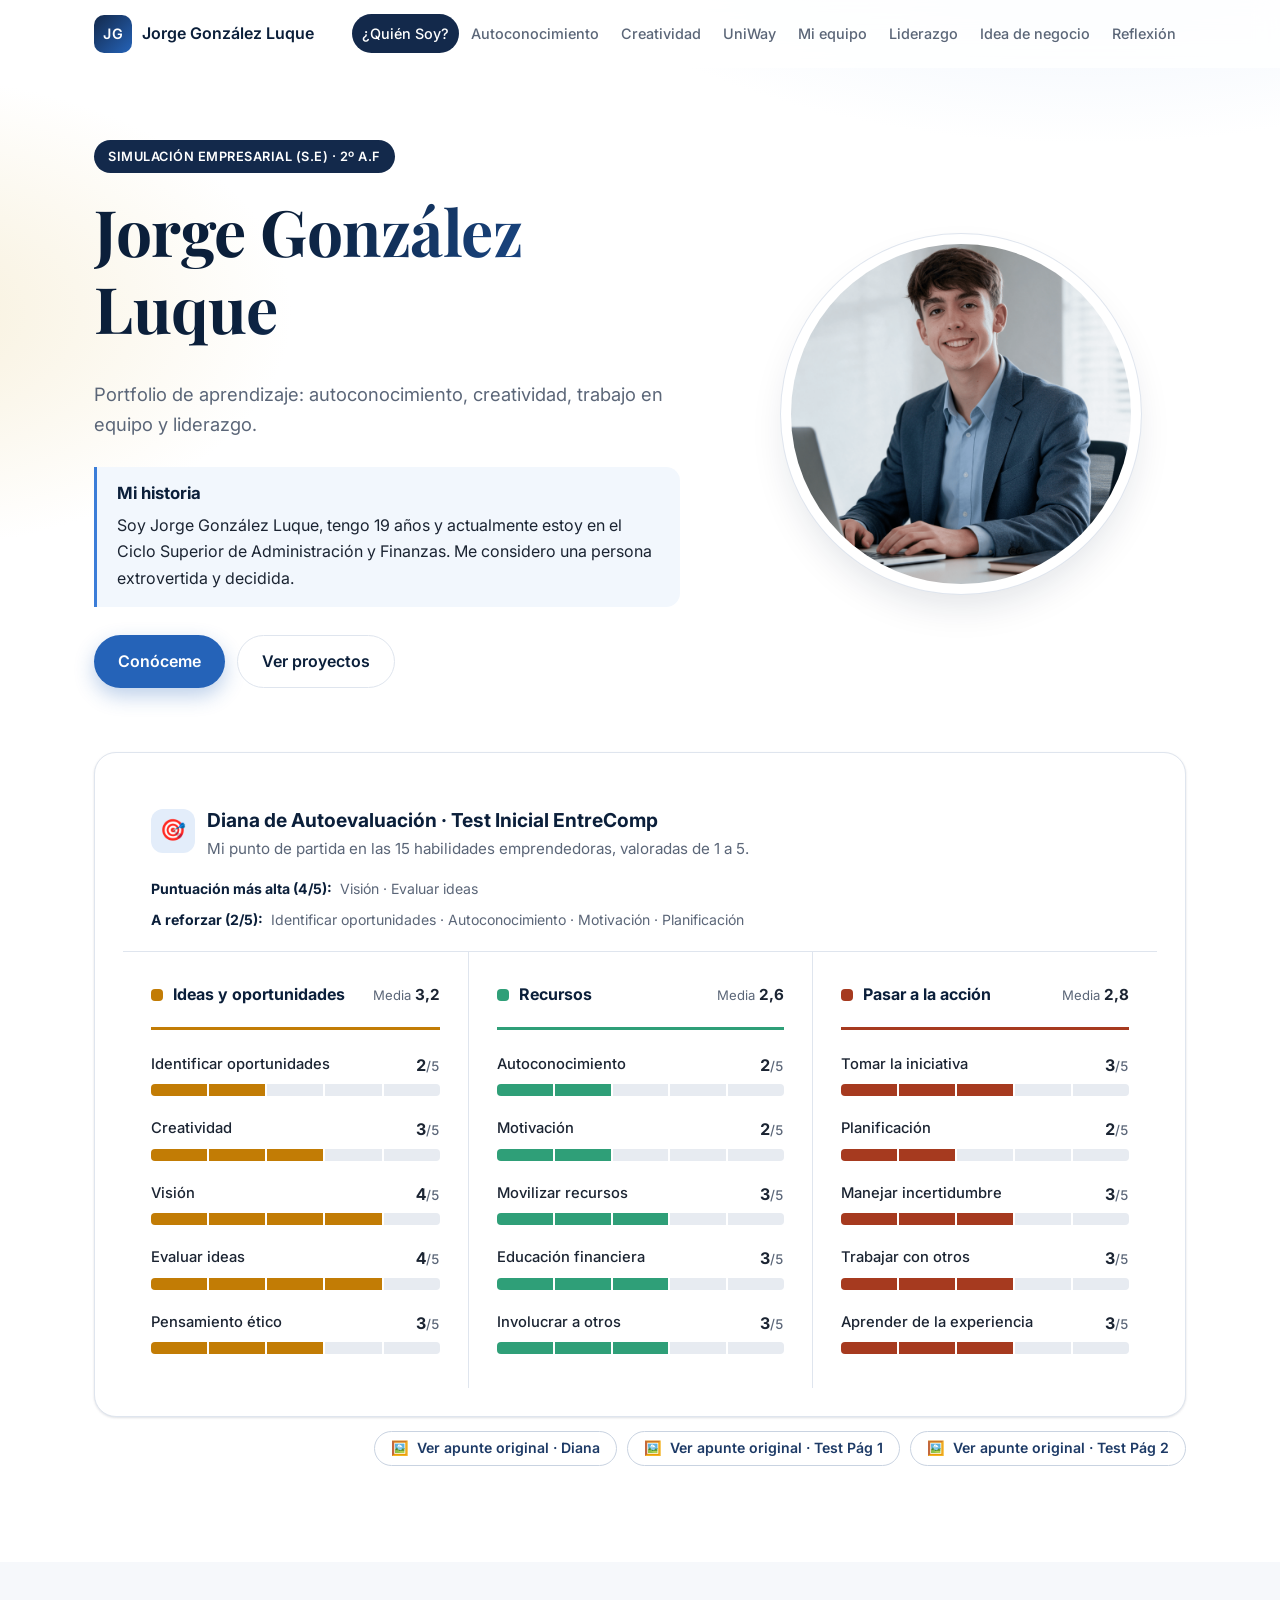
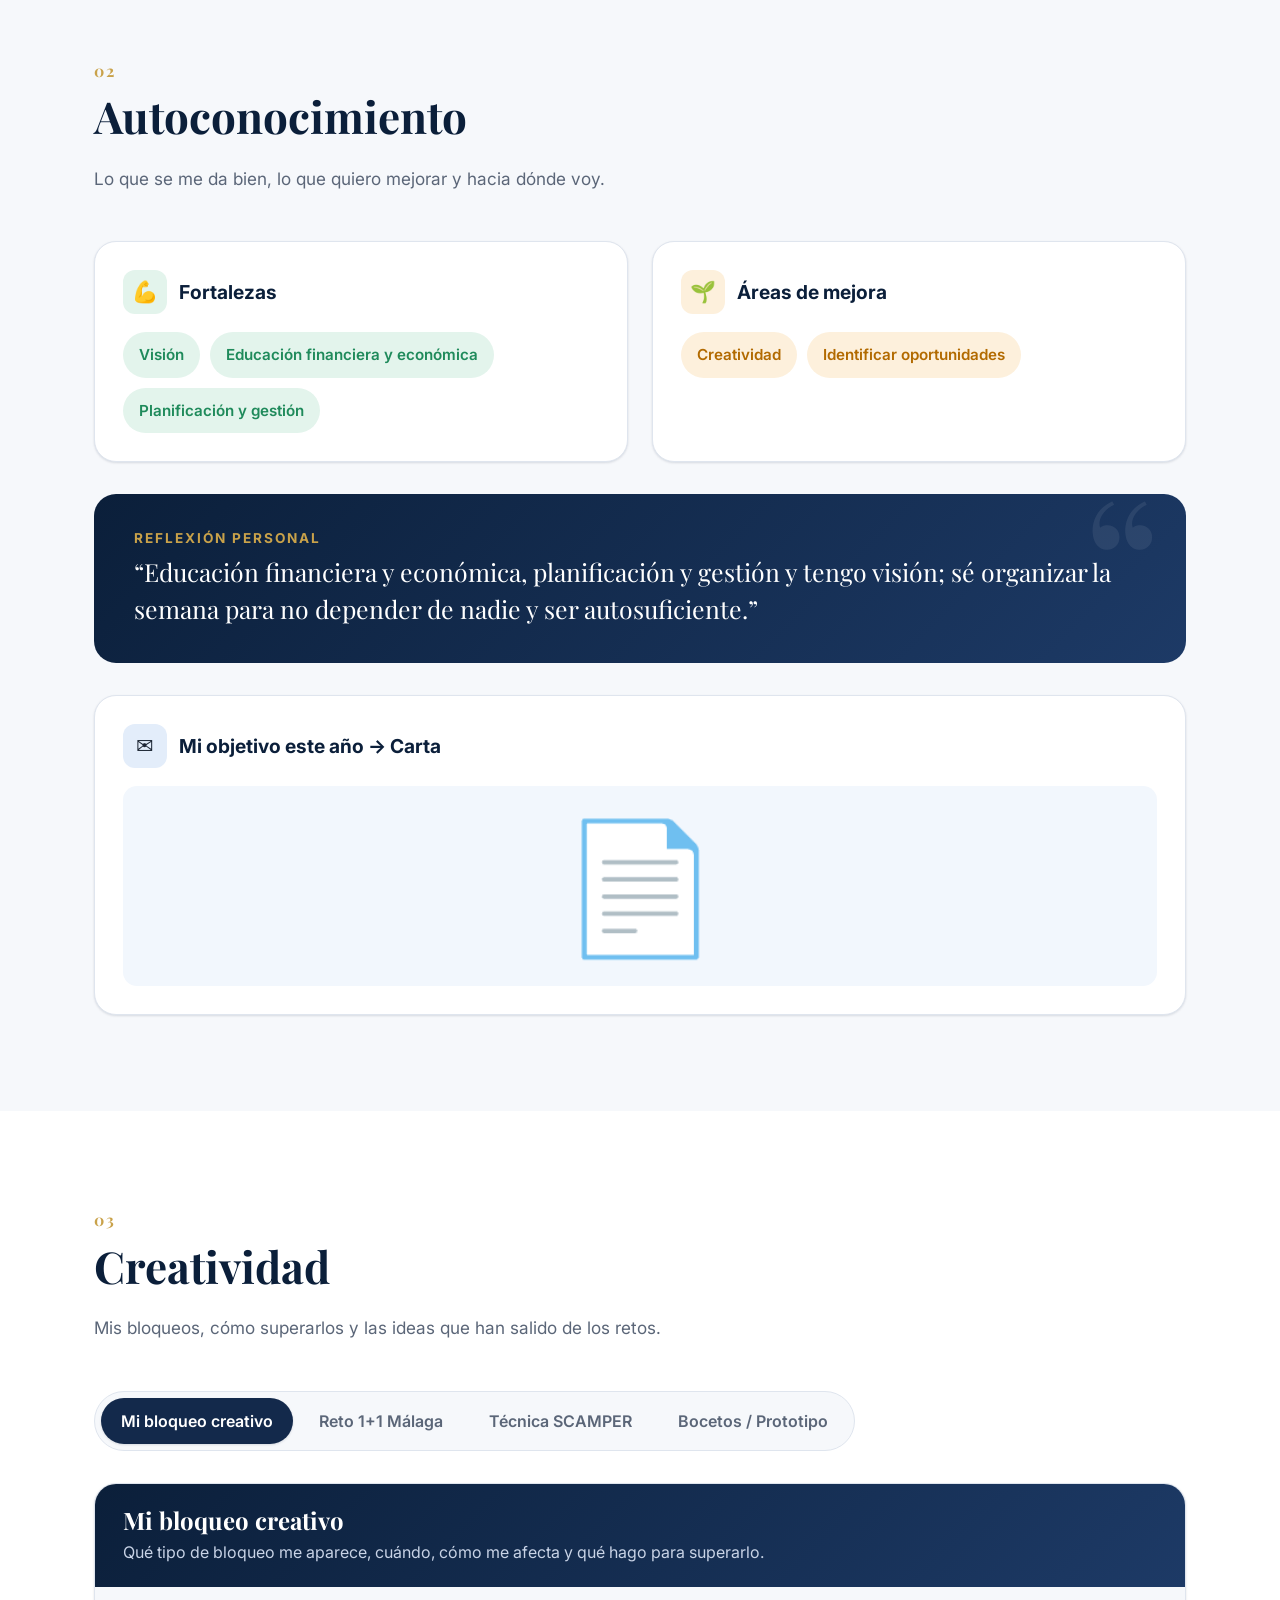
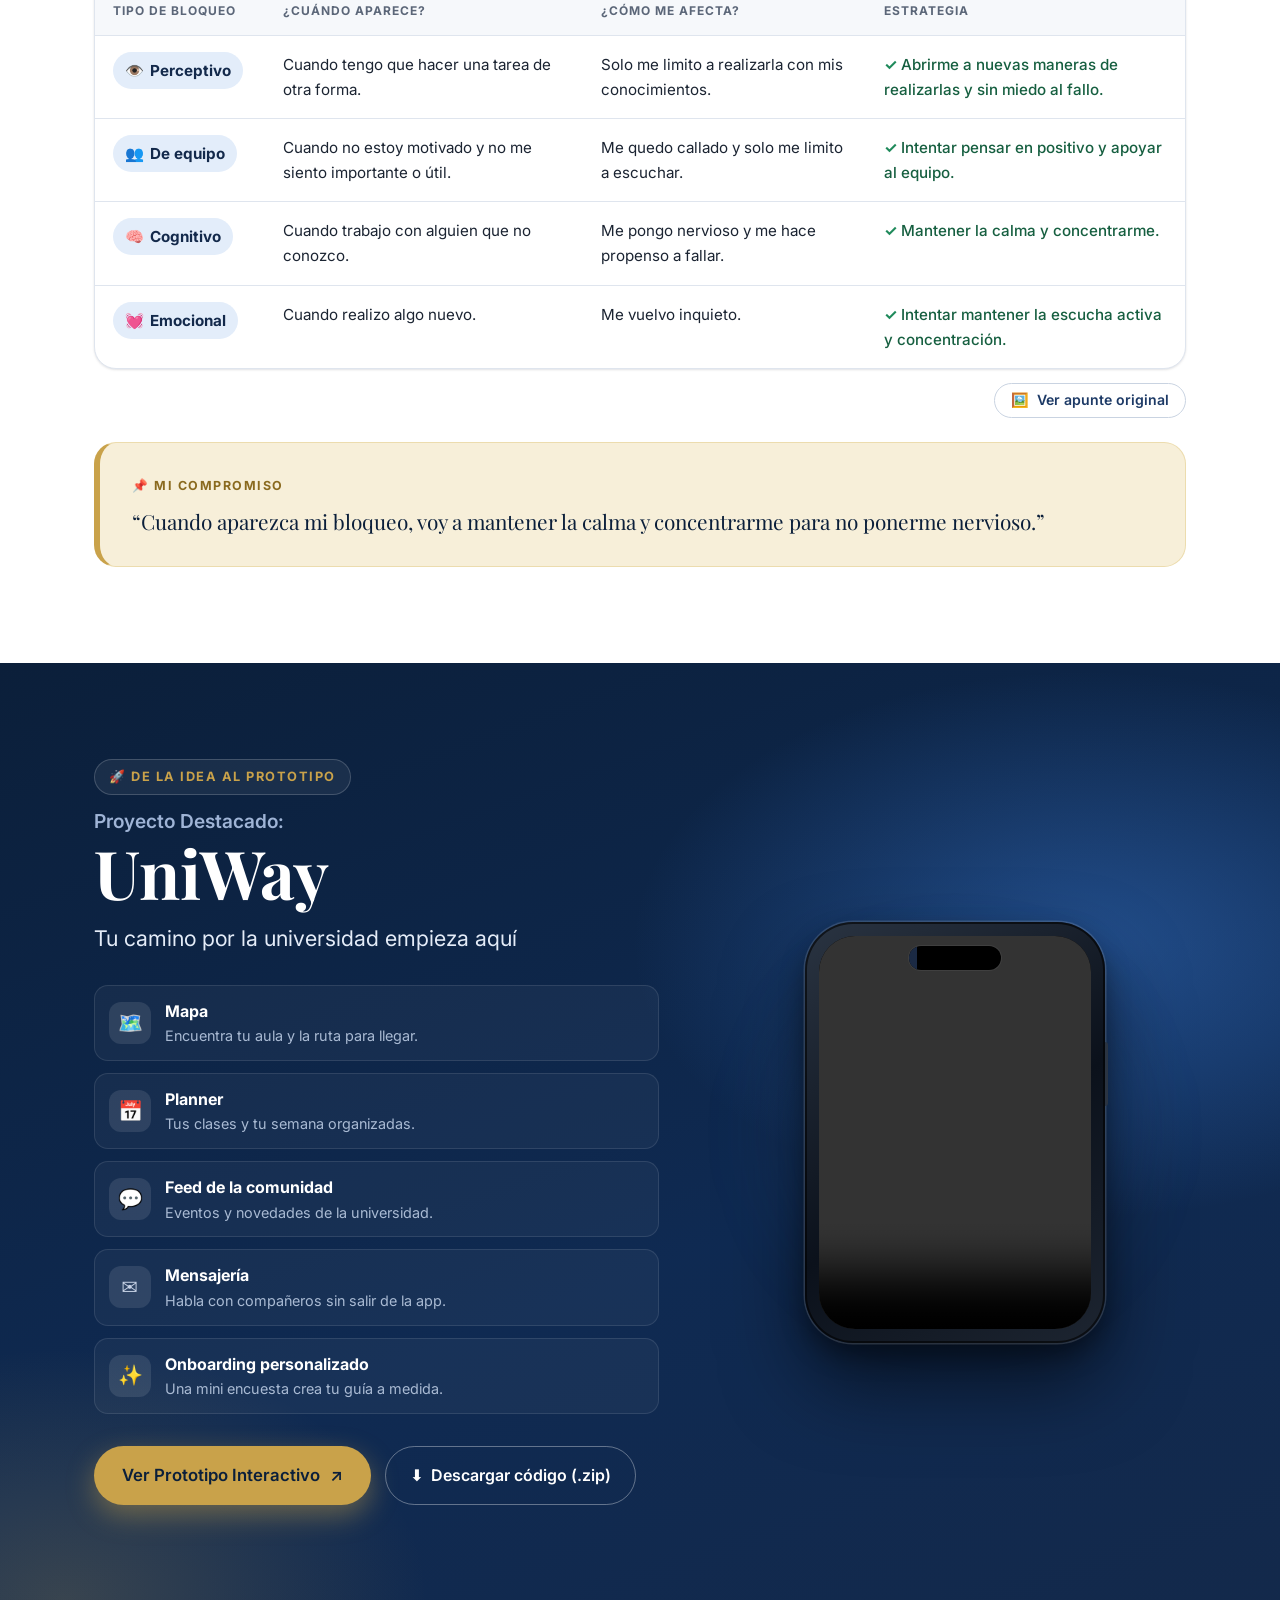
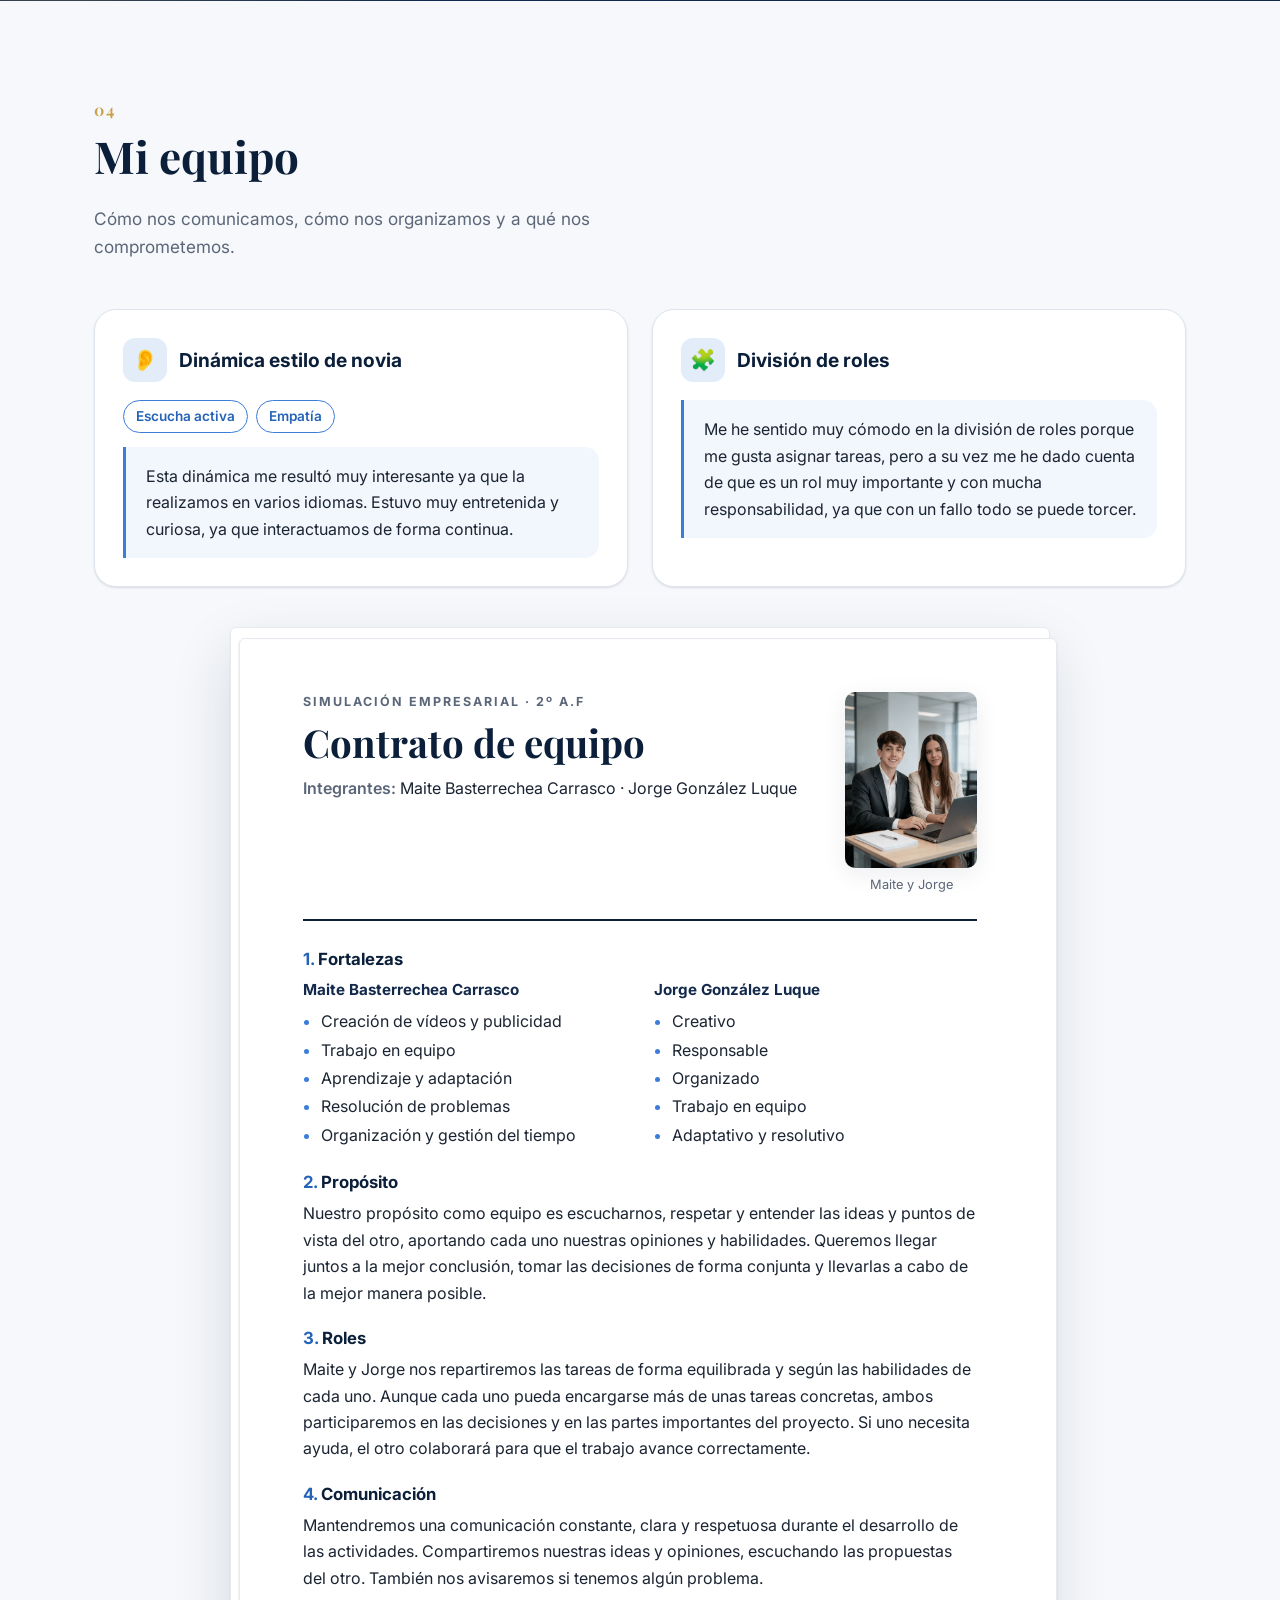
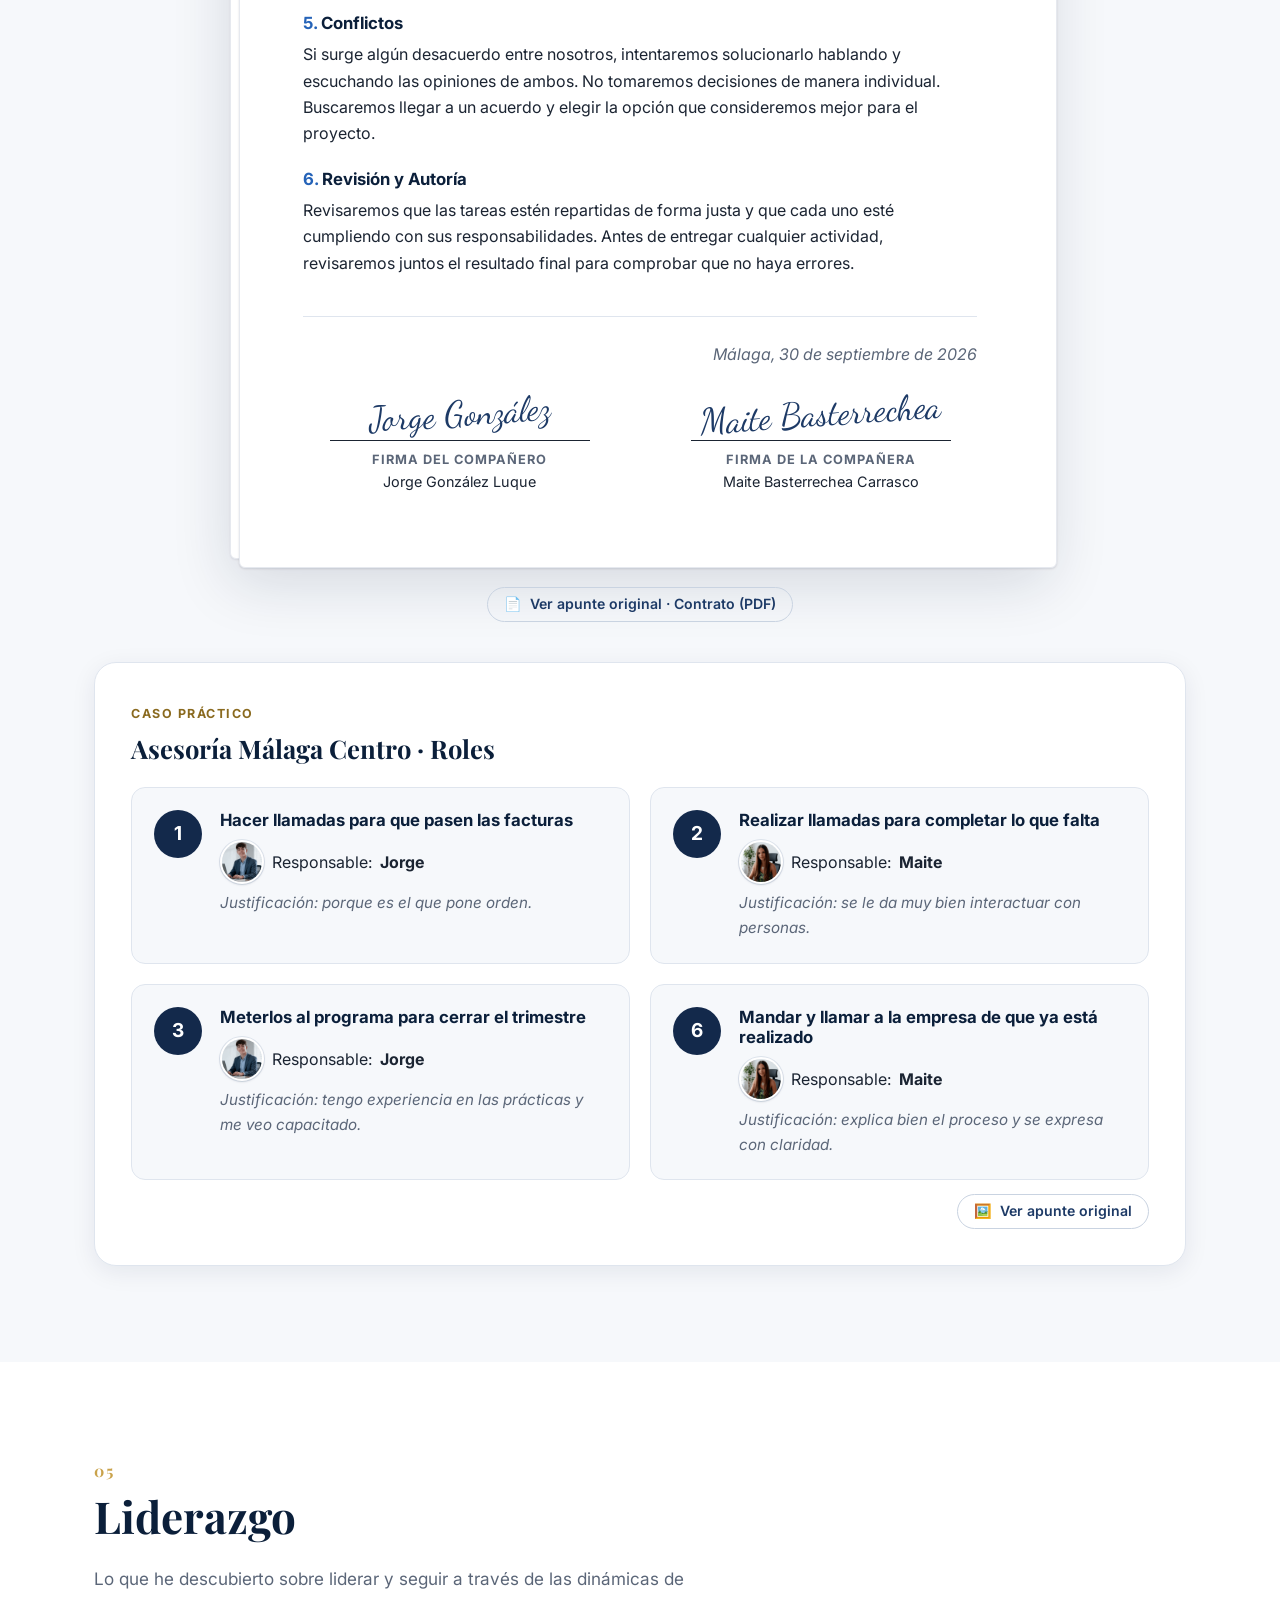
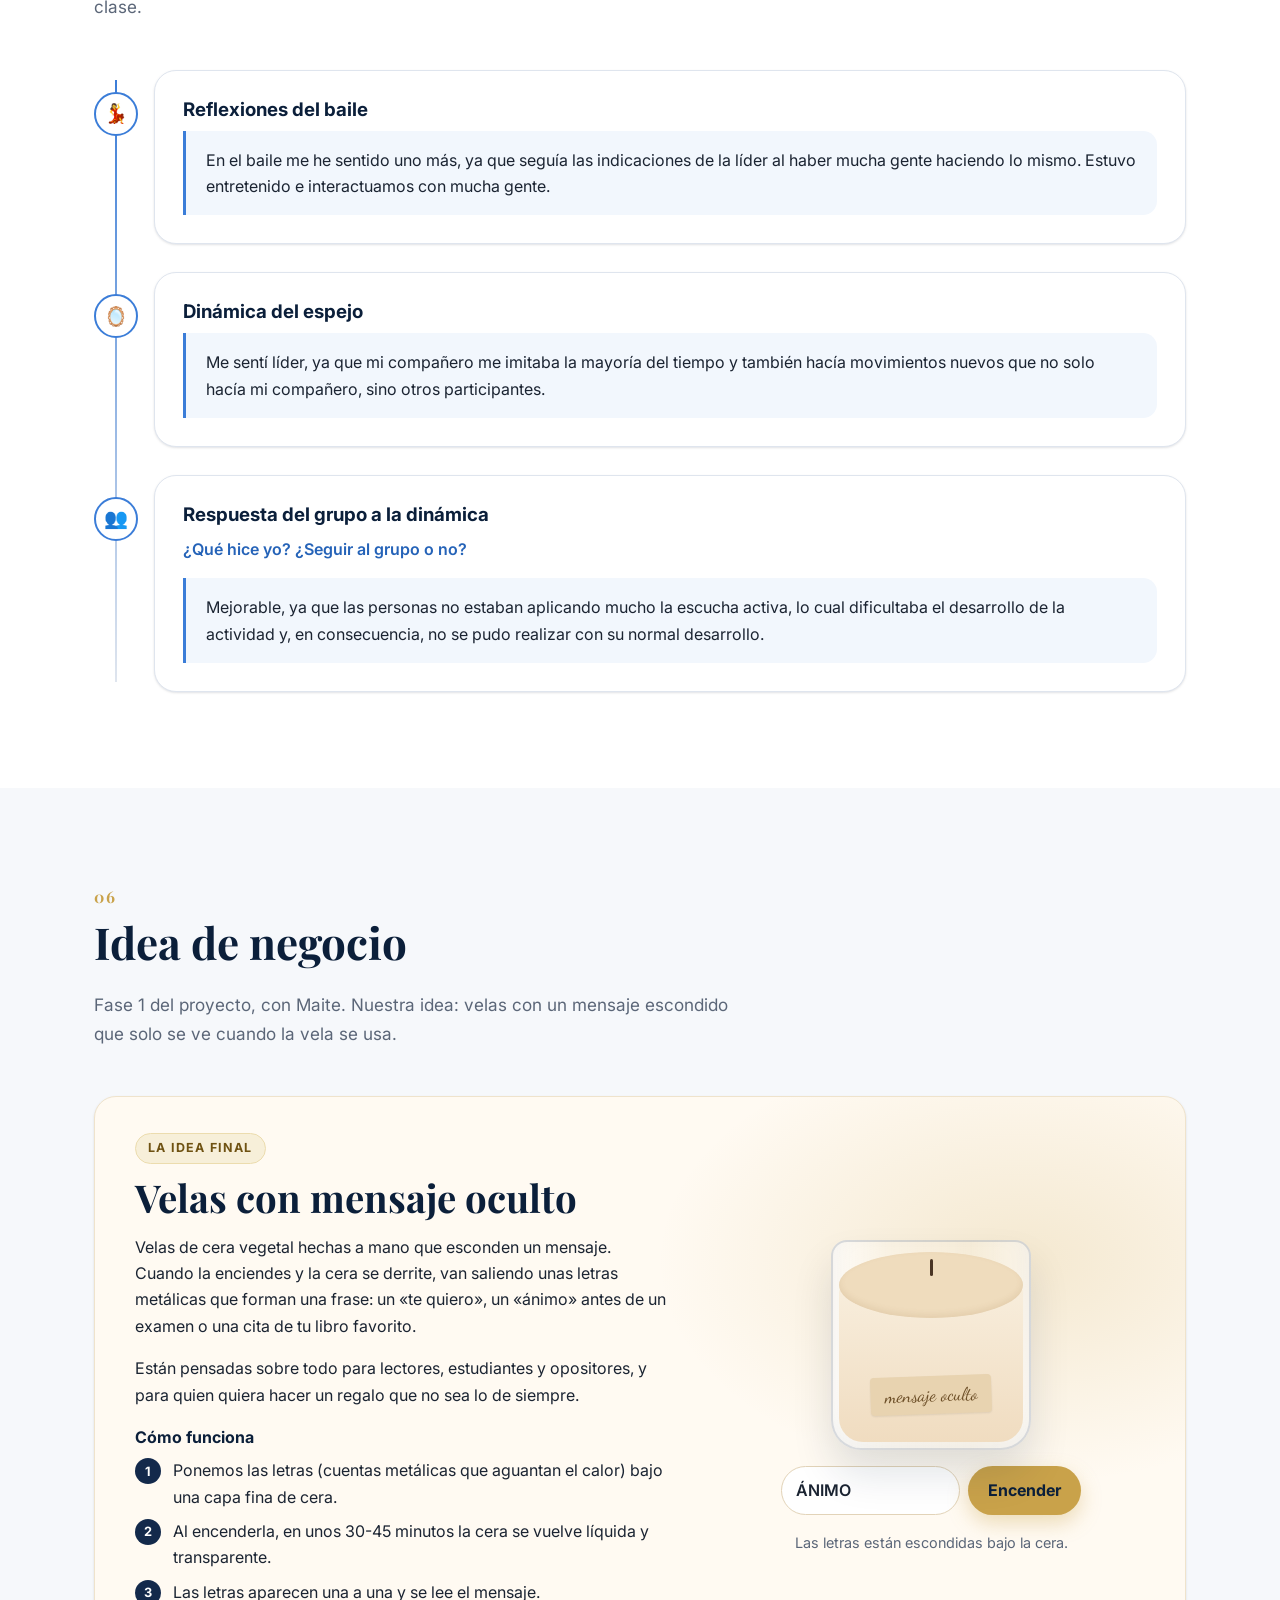
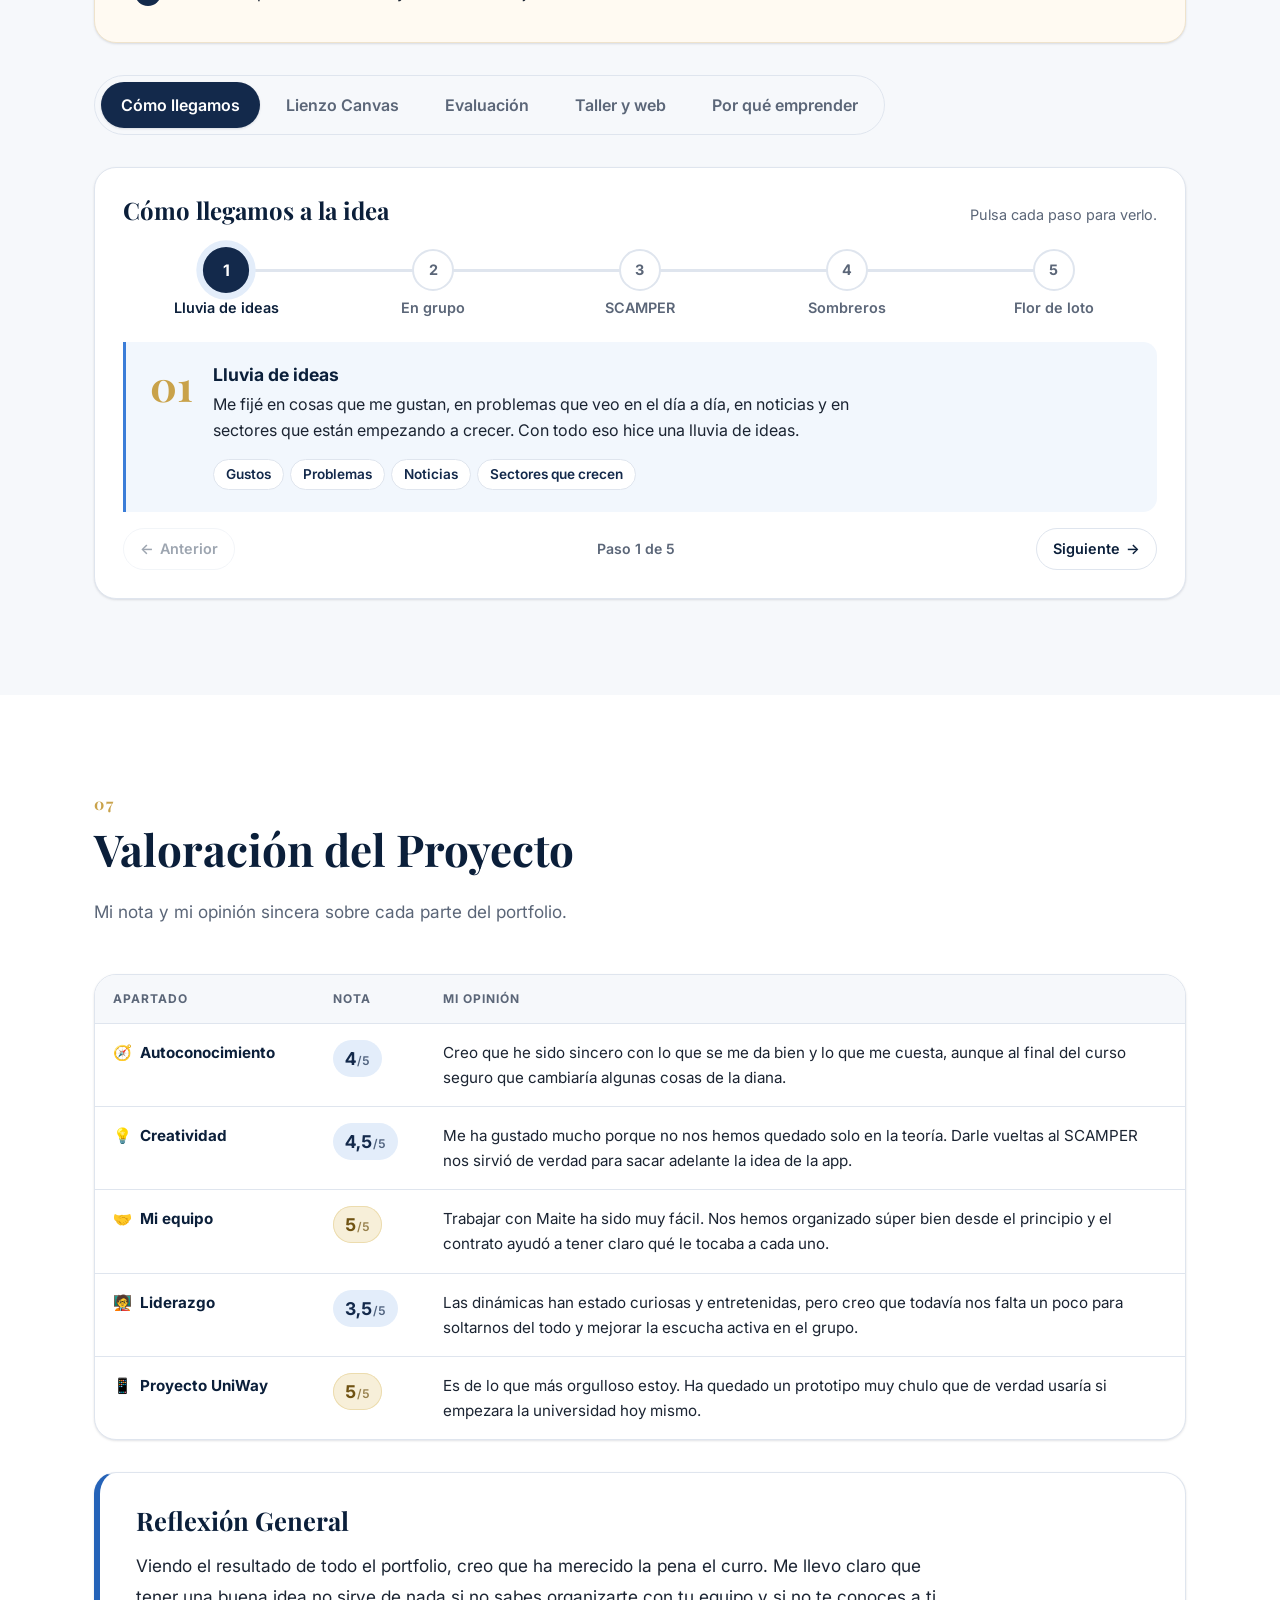
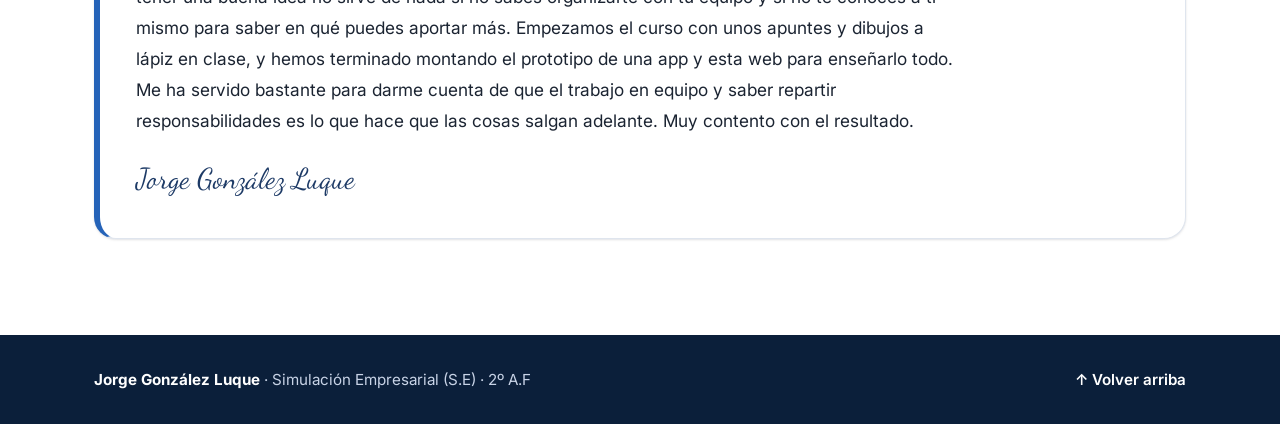
==== index.html @ 0eb2aa33 "Update "Idea de negocio" with the final idea: candles with a hidden message Rebuilt the section from" ====
<!DOCTYPE html>
<html lang="es">
<head>
  <meta charset="UTF-8">
  <meta name="viewport" content="width=device-width, initial-scale=1.0">
  <title>Jorge González Luque · Portfolio S.E.</title>
  <meta name="description" content="Portfolio de Jorge González Luque para la asignatura Simulación Empresarial (S.E) 2º A.F.">
  <link rel="preconnect" href="https://fonts.googleapis.com">
  <link rel="preconnect" href="https://fonts.gstatic.com" crossorigin>
  <link href="https://fonts.googleapis.com/css2?family=Dancing+Script:wght@600&family=Inter:wght@400;500;600;700&family=Playfair+Display:wght@600;700&display=swap" rel="stylesheet">
  <link rel="stylesheet" href="css/styles.css?v=12">
  <noscript><style>.reveal { opacity: 1 !important; transform: none !important; }</style></noscript>
</head>
<body>

  <!-- ============ NAVEGACIÓN ============ -->
  <header class="navbar" id="navbar">
    <div class="container nav-inner">
      <a href="#quien-soy" class="brand">
        <span class="brand-mark">JG</span>
        <span class="brand-text">Jorge González Luque</span>
      </a>
      <button class="nav-toggle" id="navToggle" aria-label="Abrir menú" aria-expanded="false" aria-controls="navMenu">
        <span></span><span></span><span></span>
      </button>
      <nav id="navMenu" class="nav-menu" aria-label="Secciones">
        <a href="#quien-soy" class="nav-link">¿Quién Soy?</a>
        <a href="#autoconocimiento" class="nav-link">Autoconocimiento</a>
        <a href="#creatividad" class="nav-link">Creatividad</a>
        <a href="#uniway" class="nav-link">UniWay</a>
        <a href="#mi-equipo" class="nav-link">Mi equipo</a>
        <a href="#liderazgo" class="nav-link">Liderazgo</a>
        <a href="#idea-negocio" class="nav-link">Idea de negocio</a>
        <a href="#reflexion" class="nav-link">Reflexión</a>
      </nav>
    </div>
  </header>

  <main>

    <!-- ============ 1. ¿QUIÉN SOY? ============ -->
    <section id="quien-soy" class="section hero">
      <div class="container hero-grid">
        <div class="hero-text reveal">
          <p class="eyebrow">Simulación Empresarial (S.E) · 2º A.F</p>
          <h1>Jorge González Luque</h1>
          <p class="lead">Portfolio de aprendizaje: autoconocimiento, creatividad, trabajo en equipo y liderazgo.</p>

          <div class="narrative entry-text">
            <h3>Mi historia</h3>
            <p>Soy Jorge González Luque, tengo 19 años y actualmente estoy en el Ciclo Superior de Administración y Finanzas. Me considero una persona extrovertida y decidida.</p>
          </div>

          <div class="hero-cta">
            <a href="#autoconocimiento" class="btn btn-primary">Conóceme</a>
            <a href="#creatividad" class="btn btn-ghost">Ver proyectos</a>
          </div>
        </div>

        <figure class="profile reveal">
          <img class="profile-img" src="assets/img/jorge.png" alt="Foto de Jorge González Luque" width="340" height="340">
        </figure>
      </div>

      <div class="container">
        <article class="card skills-panel reveal" aria-labelledby="skills-title">
          <header class="skills-head">
            <div class="card-head">
              <span class="icon-badge" aria-hidden="true">🎯</span>
              <div>
                <h3 id="skills-title">Diana de Autoevaluación · Test Inicial EntreComp</h3>
                <p class="skills-sub">Mi punto de partida en las 15 habilidades emprendedoras, valoradas de 1 a 5.</p>
              </div>
            </div>
            <dl class="skills-summary">
              <div class="skills-summary-item skills-summary-item--top"><dt>Puntuación más alta (4/5)</dt><dd>Visión · Evaluar ideas</dd></div>
              <div class="skills-summary-item"><dt>A reforzar (2/5)</dt><dd>Identificar oportunidades · Autoconocimiento · Motivación · Planificación</dd></div>
            </dl>
          </header>
          <div class="skills-grid stagger">
              <section class="reveal skill-group skill-group--ideas" aria-label="Ideas y oportunidades">
                <header class="skill-group-head">
                  <span class="skill-dot" aria-hidden="true"></span>
                  <h4>Ideas y oportunidades</h4>
                  <span class="skill-avg">Media <strong>3,2</strong></span>
                </header>
                <ul class="skill-list">
                  <li class="skill" title="Identificar oportunidades: 2 de 5">
                    <span class="skill-name">Identificar oportunidades</span>
                    <span class="meter" role="meter" aria-label="Identificar oportunidades" aria-valuemin="1" aria-valuemax="5" aria-valuenow="2" aria-valuetext="2 de 5"><i class="on"></i><i class="on"></i><i></i><i></i><i></i></span>
                    <span class="skill-val">2<small>/5</small></span>
                  </li>
                  <li class="skill" title="Creatividad: 3 de 5">
                    <span class="skill-name">Creatividad</span>
                    <span class="meter" role="meter" aria-label="Creatividad" aria-valuemin="1" aria-valuemax="5" aria-valuenow="3" aria-valuetext="3 de 5"><i class="on"></i><i class="on"></i><i class="on"></i><i></i><i></i></span>
                    <span class="skill-val">3<small>/5</small></span>
                  </li>
                  <li class="skill" title="Visión: 4 de 5">
                    <span class="skill-name">Visión</span>
                    <span class="meter" role="meter" aria-label="Visión" aria-valuemin="1" aria-valuemax="5" aria-valuenow="4" aria-valuetext="4 de 5"><i class="on"></i><i class="on"></i><i class="on"></i><i class="on"></i><i></i></span>
                    <span class="skill-val">4<small>/5</small></span>
                  </li>
                  <li class="skill" title="Evaluar ideas: 4 de 5">
                    <span class="skill-name">Evaluar ideas</span>
                    <span class="meter" role="meter" aria-label="Evaluar ideas" aria-valuemin="1" aria-valuemax="5" aria-valuenow="4" aria-valuetext="4 de 5"><i class="on"></i><i class="on"></i><i class="on"></i><i class="on"></i><i></i></span>
                    <span class="skill-val">4<small>/5</small></span>
                  </li>
                  <li class="skill" title="Pensamiento ético: 3 de 5">
                    <span class="skill-name">Pensamiento ético</span>
                    <span class="meter" role="meter" aria-label="Pensamiento ético" aria-valuemin="1" aria-valuemax="5" aria-valuenow="3" aria-valuetext="3 de 5"><i class="on"></i><i class="on"></i><i class="on"></i><i></i><i></i></span>
                    <span class="skill-val">3<small>/5</small></span>
                  </li>
                </ul>
              </section>
              <section class="reveal skill-group skill-group--recursos" aria-label="Recursos">
                <header class="skill-group-head">
                  <span class="skill-dot" aria-hidden="true"></span>
                  <h4>Recursos</h4>
                  <span class="skill-avg">Media <strong>2,6</strong></span>
                </header>
                <ul class="skill-list">
                  <li class="skill" title="Autoconocimiento: 2 de 5">
                    <span class="skill-name">Autoconocimiento</span>
                    <span class="meter" role="meter" aria-label="Autoconocimiento" aria-valuemin="1" aria-valuemax="5" aria-valuenow="2" aria-valuetext="2 de 5"><i class="on"></i><i class="on"></i><i></i><i></i><i></i></span>
                    <span class="skill-val">2<small>/5</small></span>
                  </li>
                  <li class="skill" title="Motivación: 2 de 5">
                    <span class="skill-name">Motivación</span>
                    <span class="meter" role="meter" aria-label="Motivación" aria-valuemin="1" aria-valuemax="5" aria-valuenow="2" aria-valuetext="2 de 5"><i class="on"></i><i class="on"></i><i></i><i></i><i></i></span>
                    <span class="skill-val">2<small>/5</small></span>
                  </li>
                  <li class="skill" title="Movilizar recursos: 3 de 5">
                    <span class="skill-name">Movilizar recursos</span>
                    <span class="meter" role="meter" aria-label="Movilizar recursos" aria-valuemin="1" aria-valuemax="5" aria-valuenow="3" aria-valuetext="3 de 5"><i class="on"></i><i class="on"></i><i class="on"></i><i></i><i></i></span>
                    <span class="skill-val">3<small>/5</small></span>
                  </li>
                  <li class="skill" title="Educación financiera: 3 de 5">
                    <span class="skill-name">Educación financiera</span>
                    <span class="meter" role="meter" aria-label="Educación financiera" aria-valuemin="1" aria-valuemax="5" aria-valuenow="3" aria-valuetext="3 de 5"><i class="on"></i><i class="on"></i><i class="on"></i><i></i><i></i></span>
                    <span class="skill-val">3<small>/5</small></span>
                  </li>
                  <li class="skill" title="Involucrar a otros: 3 de 5">
                    <span class="skill-name">Involucrar a otros</span>
                    <span class="meter" role="meter" aria-label="Involucrar a otros" aria-valuemin="1" aria-valuemax="5" aria-valuenow="3" aria-valuetext="3 de 5"><i class="on"></i><i class="on"></i><i class="on"></i><i></i><i></i></span>
                    <span class="skill-val">3<small>/5</small></span>
                  </li>
                </ul>
              </section>
              <section class="reveal skill-group skill-group--accion" aria-label="Pasar a la acción">
                <header class="skill-group-head">
                  <span class="skill-dot" aria-hidden="true"></span>
                  <h4>Pasar a la acción</h4>
                  <span class="skill-avg">Media <strong>2,8</strong></span>
                </header>
                <ul class="skill-list">
                  <li class="skill" title="Tomar la iniciativa: 3 de 5">
                    <span class="skill-name">Tomar la iniciativa</span>
                    <span class="meter" role="meter" aria-label="Tomar la iniciativa" aria-valuemin="1" aria-valuemax="5" aria-valuenow="3" aria-valuetext="3 de 5"><i class="on"></i><i class="on"></i><i class="on"></i><i></i><i></i></span>
                    <span class="skill-val">3<small>/5</small></span>
                  </li>
                  <li class="skill" title="Planificación: 2 de 5">
                    <span class="skill-name">Planificación</span>
                    <span class="meter" role="meter" aria-label="Planificación" aria-valuemin="1" aria-valuemax="5" aria-valuenow="2" aria-valuetext="2 de 5"><i class="on"></i><i class="on"></i><i></i><i></i><i></i></span>
                    <span class="skill-val">2<small>/5</small></span>
                  </li>
                  <li class="skill" title="Manejar incertidumbre: 3 de 5">
                    <span class="skill-name">Manejar incertidumbre</span>
                    <span class="meter" role="meter" aria-label="Manejar incertidumbre" aria-valuemin="1" aria-valuemax="5" aria-valuenow="3" aria-valuetext="3 de 5"><i class="on"></i><i class="on"></i><i class="on"></i><i></i><i></i></span>
                    <span class="skill-val">3<small>/5</small></span>
                  </li>
                  <li class="skill" title="Trabajar con otros: 3 de 5">
                    <span class="skill-name">Trabajar con otros</span>
                    <span class="meter" role="meter" aria-label="Trabajar con otros" aria-valuemin="1" aria-valuemax="5" aria-valuenow="3" aria-valuetext="3 de 5"><i class="on"></i><i class="on"></i><i class="on"></i><i></i><i></i></span>
                    <span class="skill-val">3<small>/5</small></span>
                  </li>
                  <li class="skill" title="Aprender de la experiencia: 3 de 5">
                    <span class="skill-name">Aprender de la experiencia</span>
                    <span class="meter" role="meter" aria-label="Aprender de la experiencia" aria-valuemin="1" aria-valuemax="5" aria-valuenow="3" aria-valuetext="3 de 5"><i class="on"></i><i class="on"></i><i class="on"></i><i></i><i></i></span>
                    <span class="skill-val">3<small>/5</small></span>
                  </li>
                </ul>
              </section>
          </div>
        </article>
        <div class="source-links reveal">
          <a class="btn-source" href="assets/img/diana.jpg" target="_blank" rel="noopener"><span aria-hidden="true">🖼️</span> Ver apunte original · Diana</a>
          <a class="btn-source" href="assets/img/entrecomp-2.jpg" target="_blank" rel="noopener"><span aria-hidden="true">🖼️</span> Ver apunte original · Test Pág 1</a>
          <a class="btn-source" href="assets/img/entrecomp-1.jpg" target="_blank" rel="noopener"><span aria-hidden="true">🖼️</span> Ver apunte original · Test Pág 2</a>
        </div>
      </div>
    </section>

    <!-- ============ 2. AUTOCONOCIMIENTO ============ -->
    <section id="autoconocimiento" class="section section-alt">
      <div class="container">
        <div class="section-head reveal">
          <span class="section-num">02</span>
          <h2>Autoconocimiento</h2>
          <p>Lo que se me da bien, lo que quiero mejorar y hacia dónde voy.</p>
        </div>

        <div class="two-col stagger">
          <article class="card reveal">
            <header class="card-head">
              <span class="icon-badge icon-badge--success" aria-hidden="true">💪</span>
              <h3>Fortalezas</h3>
            </header>
            <ul class="chip-list">
              <li class="chip chip--success">Visión</li>
              <li class="chip chip--success">Educación financiera y económica</li>
              <li class="chip chip--success">Planificación y gestión</li>
            </ul>
          </article>

          <article class="card reveal">
            <header class="card-head">
              <span class="icon-badge icon-badge--warn" aria-hidden="true">🌱</span>
              <h3>Áreas de mejora</h3>
            </header>
            <ul class="chip-list">
              <li class="chip chip--warn">Creatividad</li>
              <li class="chip chip--warn">Identificar oportunidades</li>
            </ul>
          </article>
        </div>

        <blockquote class="quote reveal">
          <h3>Reflexión personal</h3>
          <p>“Educación financiera y económica, planificación y gestión y tengo visión; sé organizar la semana para no depender de nadie y ser autosuficiente.”</p>
        </blockquote>

        <article class="card letter reveal">
          <header class="card-head">
            <span class="icon-badge" aria-hidden="true">✉️</span>
            <h3>Mi objetivo este año → Carta</h3>
          </header>
          <div class="letter-icon" role="img" aria-label="Carta con mi objetivo para este año">📄</div>
        </article>
      </div>
    </section>

    <!-- ============ 3. CREATIVIDAD ============ -->
    <section id="creatividad" class="section">
      <div class="container">
        <div class="section-head reveal">
          <span class="section-num">03</span>
          <h2>Creatividad</h2>
          <p>Mis bloqueos, cómo superarlos y las ideas que han salido de los retos.</p>
        </div>

        <!-- Tabs -->
        <div class="tabs reveal" role="tablist" aria-label="Bloques de creatividad">
          <button class="tab is-active" role="tab" aria-selected="true" aria-controls="tab-bloqueo" id="tabbtn-bloqueo">Mi bloqueo creativo</button>
          <button class="tab" role="tab" aria-selected="false" aria-controls="tab-reto" id="tabbtn-reto" tabindex="-1">Reto 1+1 Málaga</button>
          <button class="tab" role="tab" aria-selected="false" aria-controls="tab-scamper" id="tabbtn-scamper" tabindex="-1">Técnica SCAMPER</button>
          <button class="tab" role="tab" aria-selected="false" aria-controls="tab-bocetos" id="tabbtn-bocetos" tabindex="-1">Bocetos / Prototipo</button>
        </div>

        <!-- Bloqueo creativo -->
        <div class="tab-panel is-active" id="tab-bloqueo" role="tabpanel" aria-labelledby="tabbtn-bloqueo">
          <div class="sheet reveal">
            <header class="sheet-head">
              <h3>Mi bloqueo creativo</h3>
              <p>Qué tipo de bloqueo me aparece, cuándo, cómo me afecta y qué hago para superarlo.</p>
            </header>
            <div class="table-wrap">
              <table class="data-table block-table">
                <caption class="sr-only">Mis bloqueos creativos: cuándo aparecen, cómo me afectan y mi estrategia</caption>
                <thead>
                  <tr class="reveal">
                    <th scope="col">Tipo de bloqueo</th>
                    <th scope="col">¿Cuándo aparece?</th>
                    <th scope="col">¿Cómo me afecta?</th>
                    <th scope="col">Estrategia</th>
                  </tr>
                </thead>
                <tbody class="stagger">
                <tr class="reveal">
                  <th scope="row" data-label="Tipo de bloqueo"><span class="block-type"><span aria-hidden="true">👁️</span> Perceptivo</span></th>
                  <td data-label="¿Cuándo aparece?">Cuando tengo que hacer una tarea de otra forma.</td>
                  <td data-label="¿Cómo me afecta?">Solo me limito a realizarla con mis conocimientos.</td>
                  <td data-label="Estrategia" class="strategy-cell">Abrirme a nuevas maneras de realizarlas y sin miedo al fallo.</td>
                </tr>
                <tr class="reveal">
                  <th scope="row" data-label="Tipo de bloqueo"><span class="block-type"><span aria-hidden="true">👥</span> De equipo</span></th>
                  <td data-label="¿Cuándo aparece?">Cuando no estoy motivado y no me siento importante o útil.</td>
                  <td data-label="¿Cómo me afecta?">Me quedo callado y solo me limito a escuchar.</td>
                  <td data-label="Estrategia" class="strategy-cell">Intentar pensar en positivo y apoyar al equipo.</td>
                </tr>
                <tr class="reveal">
                  <th scope="row" data-label="Tipo de bloqueo"><span class="block-type"><span aria-hidden="true">🧠</span> Cognitivo</span></th>
                  <td data-label="¿Cuándo aparece?">Cuando trabajo con alguien que no conozco.</td>
                  <td data-label="¿Cómo me afecta?">Me pongo nervioso y me hace propenso a fallar.</td>
                  <td data-label="Estrategia" class="strategy-cell">Mantener la calma y concentrarme.</td>
                </tr>
                <tr class="reveal">
                  <th scope="row" data-label="Tipo de bloqueo"><span class="block-type"><span aria-hidden="true">💓</span> Emocional</span></th>
                  <td data-label="¿Cuándo aparece?">Cuando realizo algo nuevo.</td>
                  <td data-label="¿Cómo me afecta?">Me vuelvo inquieto.</td>
                  <td data-label="Estrategia" class="strategy-cell">Intentar mantener la escucha activa y concentración.</td>
                </tr>
                </tbody>
              </table>
            </div>
          </div>
          <div class="source-links reveal">
            <a class="btn-source" href="assets/img/bloqueo.jpg" target="_blank" rel="noopener"><span aria-hidden="true">🖼️</span> Ver apunte original</a>
          </div>

          <div class="commitment reveal">
            <span class="commitment-label">📌 Mi compromiso</span>
            <p>“Cuando aparezca mi bloqueo, voy a mantener la calma y concentrarme para no ponerme nervioso.”</p>
          </div>
        </div>

        <!-- Reto 1+1 Málaga -->
        <div class="tab-panel" id="tab-reto" role="tabpanel" aria-labelledby="tabbtn-reto" hidden>
          <div class="sheet reveal">
            <header class="sheet-head">
              <h3>Reto 1+1 Málaga</h3>
              <p class="mission"><span class="mission-label">Misión</span> Genera cantidad antes de seleccionar calidad.</p>
            </header>

            <div class="table-tools" role="group" aria-label="Filtrar ideas">
              <span class="table-tools-label">Mostrar:</span>
              <button type="button" class="filter-btn is-active" data-filter="all" aria-pressed="true">Todas <span class="count">7</span></button>
              <button type="button" class="filter-btn" data-filter="alive" aria-pressed="false">Siguen vivas <span class="count">4</span></button>
              <button type="button" class="filter-btn" data-filter="dead" aria-pressed="false">Descartadas <span class="count">3</span></button>
              <span class="sr-only" aria-live="polite" id="reto-live"></span>
            </div>

            <div class="table-wrap">
              <table class="data-table reto-table" id="reto-table">
                <caption class="sr-only">Ideas generadas en el Reto 1+1 Málaga</caption>
                <thead>
                  <tr>
                    <th scope="col">Combinación</th>
                    <th scope="col">Idea</th>
                    <th scope="col">Autoría</th>
                    <th scope="col">¿Sigue viva?</th>
                  </tr>
                </thead>
                <tbody class="stagger">
                <tr class="reveal" data-status="alive">
                  <th scope="row" data-label="Combinación"><span class="combo"><span class="combo-chip">Código QR</span><span class="combo-plus" aria-label="más">+</span><span class="combo-chip combo-chip--place">Alcazaba</span></span></th>
                  <td data-label="Idea">Información a través de un audiolibro y cultura</td>
                  <td data-label="Autoría"><span class="authors"><span class="avatar-stack" aria-hidden="true"><img class="avatar-img avatar-img--sm" src="assets/img/jorge.png" alt="" width="32" height="32" loading="lazy"></span>Jorge</span></td>
                  <td data-label="¿Sigue viva?"><span class="status status--alive"><span aria-hidden="true">✓</span> Sigue</span></td>
                </tr>
                <tr class="reveal" data-status="alive">
                  <th scope="row" data-label="Combinación"><span class="combo"><span class="combo-chip">Recepción</span><span class="combo-plus" aria-label="más">+</span><span class="combo-chip combo-chip--place">Vialia</span></span></th>
                  <td data-label="Idea">Punto de información para las personas perdidas</td>
                  <td data-label="Autoría"><span class="authors"><span class="avatar-stack" aria-hidden="true"><img class="avatar-img avatar-img--sm" src="assets/img/jorge.png" alt="" width="32" height="32" loading="lazy"></span>Jorge</span></td>
                  <td data-label="¿Sigue viva?"><span class="status status--alive"><span aria-hidden="true">✓</span> Sigue</span></td>
                </tr>
                <tr class="reveal" data-status="dead">
                  <th scope="row" data-label="Combinación"><span class="combo"><span class="combo-chip">Pantalla</span><span class="combo-plus" aria-label="más">+</span><span class="combo-chip combo-chip--place">Rosaleda</span></span></th>
                  <td data-label="Idea">Publicidad, fecha de partidos y cuándo puedes comprar las entradas</td>
                  <td data-label="Autoría"><span class="authors"><span class="avatar-stack" aria-hidden="true"><img class="avatar-img avatar-img--sm" src="assets/img/maite.png" alt="" width="32" height="32" loading="lazy"><img class="avatar-img avatar-img--sm" src="assets/img/jorge.png" alt="" width="32" height="32" loading="lazy"></span>Maite y Jorge</span></td>
                  <td data-label="¿Sigue viva?"><span class="status status--dead"><span aria-hidden="true">✕</span> No sigue</span></td>
                </tr>
                <tr class="reveal" data-status="dead">
                  <th scope="row" data-label="Combinación"><span class="combo"><span class="combo-chip">Contador</span><span class="combo-plus" aria-label="más">+</span><span class="combo-chip combo-chip--place">Playa</span></span></th>
                  <td data-label="Idea">Aforo para ver antes de ir a la playa cuánta gente hay a tiempo real</td>
                  <td data-label="Autoría"><span class="authors"><span class="avatar-stack" aria-hidden="true"><img class="avatar-img avatar-img--sm" src="assets/img/jorge.png" alt="" width="32" height="32" loading="lazy"></span>Jorge</span></td>
                  <td data-label="¿Sigue viva?"><span class="status status--dead"><span aria-hidden="true">✕</span> No sigue</span></td>
                </tr>
                <tr class="reveal is-chosen" data-status="alive">
                  <th scope="row" data-label="Combinación"><span class="combo"><span class="combo-chip">Plano</span><span class="combo-plus" aria-label="más">+</span><span class="combo-chip combo-chip--place">Universidad</span></span></th>
                  <td data-label="Idea">Para que cuando lleguen se orienten mejor <span class="chosen-badge">⭐ Elegida</span></td>
                  <td data-label="Autoría"><span class="authors"><span class="avatar-stack" aria-hidden="true"><img class="avatar-img avatar-img--sm" src="assets/img/maite.png" alt="" width="32" height="32" loading="lazy"><img class="avatar-img avatar-img--sm" src="assets/img/jorge.png" alt="" width="32" height="32" loading="lazy"></span>Maite y Jorge</span></td>
                  <td data-label="¿Sigue viva?"><span class="status status--alive"><span aria-hidden="true">✓</span> Sigue</span></td>
                </tr>
                <tr class="reveal" data-status="dead">
                  <th scope="row" data-label="Combinación"><span class="combo"><span class="combo-chip">Asesoría</span><span class="combo-plus" aria-label="más">+</span><span class="combo-chip combo-chip--place">Deportes</span></span></th>
                  <td data-label="Idea">Dudas sobre los deportes para hacer en Málaga</td>
                  <td data-label="Autoría"><span class="authors"><span class="avatar-stack" aria-hidden="true"><img class="avatar-img avatar-img--sm" src="assets/img/jorge.png" alt="" width="32" height="32" loading="lazy"></span>Jorge</span></td>
                  <td data-label="¿Sigue viva?"><span class="status status--dead"><span aria-hidden="true">✕</span> No sigue</span></td>
                </tr>
                <tr class="reveal" data-status="alive">
                  <th scope="row" data-label="Combinación"><span class="combo"><span class="combo-chip">Aplicación</span><span class="combo-plus" aria-label="más">+</span><span class="combo-chip combo-chip--place">Motos ya</span></span></th>
                  <td data-label="Idea">Facilidad para coger motos en Málaga (alquiler)</td>
                  <td data-label="Autoría"><span class="authors"><span class="avatar-stack" aria-hidden="true"><img class="avatar-img avatar-img--sm" src="assets/img/jorge.png" alt="" width="32" height="32" loading="lazy"></span>Jorge</span></td>
                  <td data-label="¿Sigue viva?"><span class="status status--alive"><span aria-hidden="true">✓</span> Sigue</span></td>
                </tr>
                </tbody>
              </table>
            </div>
          </div>
          <div class="source-links reveal">
            <a class="btn-source" href="assets/img/reto1mas1.jpg" target="_blank" rel="noopener"><span aria-hidden="true">🖼️</span> Ver apunte original</a>
          </div>

          <div class="chosen-banner reveal">
            <span class="chosen-banner-icon" aria-hidden="true">⭐</span>
            <div>
              <span class="commitment-label">Idea elegida</span>
              <h3>Planos para el primer día de universidad</h3>
              <ul class="chosen-tags" aria-label="Claves de la idea">
                <li><span aria-hidden="true">🚇</span> Metro</li>
                <li><span aria-hidden="true">📱</span> Aplicación</li>
                <li><span aria-hidden="true">⏱️</span> Tiempo</li>
              </ul>
            </div>
          </div>
        </div>

        <!-- SCAMPER -->
        <div class="tab-panel" id="tab-scamper" role="tabpanel" aria-labelledby="tabbtn-scamper" hidden>
          <div class="sheet reveal">
            <header class="sheet-head sheet-head--split">
              <div>
                <h3>Técnica SCAMPER</h3>
                <p>Siete preguntas para mejorar la idea elegida.</p>
              </div>
              <p class="idea-box"><span class="mission-label">Idea</span> App universitaria · UniWay</p>
            </header>
            <ol class="scamper-list stagger">
            <li class="reveal scamper-row scamper-row--s">
              <span class="scamper-letter" aria-hidden="true">S</span>
              <div class="scamper-body">
                <h4>Sustituir</h4>
                <p>Hay jornadas de puertas abiertas y lo cambiaremos por una app, ya que no todo el mundo puede asistir presencialmente.</p>
              </div>
              <p class="scamper-hint">Sustituir cosas, personas, ideas, lugares, procesos, etc.</p>
            </li>
            <li class="reveal scamper-row scamper-row--c">
              <span class="scamper-letter" aria-hidden="true">C</span>
              <div class="scamper-body">
                <h4>Combinar</h4>
                <p>Creando una app que se adapte al estudio y año de la persona, adaptada a cada universidad correspondiente.</p>
              </div>
              <p class="scamper-hint">Combinar conceptos, ideas, características, temas, emociones, etc.</p>
            </li>
            <li class="reveal scamper-row scamper-row--a">
              <span class="scamper-letter" aria-hidden="true">A</span>
              <div class="scamper-body">
                <h4>Adaptar</h4>
                <p>Tendrán que realizar una mini encuesta y les aparecerá seguidamente su guía personalizada: clases, etc.</p>
              </div>
              <p class="scamper-hint">Adaptar ideas a otros contextos, lugares, personas, tiempo, etc.</p>
            </li>
            <li class="reveal scamper-row scamper-row--m">
              <span class="scamper-letter" aria-hidden="true">M</span>
              <div class="scamper-body">
                <h4>Modificar</h4>
                <p>No solo preguntar el año y estudios, sino que tenga preferencias para recomendar bibliotecas, salas, actividades...</p>
              </div>
              <p class="scamper-hint">Cambiar una característica, parte de un objeto, alterar el orden.</p>
            </li>
            <li class="reveal scamper-row scamper-row--p">
              <span class="scamper-letter" aria-hidden="true">P</span>
              <div class="scamper-body">
                <h4>Poner otros usos</h4>
                <p>Organizar eventos universitarios, localizar servicios y facilitar la orientación de Erasmus con opción de idioma.</p>
              </div>
              <p class="scamper-hint">Utilizar para otros usos, extraer utilidades ocultas.</p>
            </li>
            <li class="reveal scamper-row scamper-row--e">
              <span class="scamper-letter" aria-hidden="true">E</span>
              <div class="scamper-body">
                <h4>Eliminar</h4>
                <p>La necesidad de buscar información en muchas páginas diferentes. Todo estaría reunido en un mismo sitio.</p>
              </div>
              <p class="scamper-hint">Suprimir partes del objeto o elementos del problema.</p>
            </li>
            <li class="reveal scamper-row scamper-row--r">
              <span class="scamper-letter" aria-hidden="true">R</span>
              <div class="scamper-body">
                <h4>Reordenar</h4>
                <p>Un tipo de recordatorio del día: <em>“Tu próxima clase está en el aula X, aquí tienes cómo llegar”</em>.</p>
              </div>
              <p class="scamper-hint">Cambiar de lugar, de roles, invertir elementos.</p>
            </li>
            </ol>
          </div>
          <div class="source-links reveal">
            <a class="btn-source" href="assets/img/scamper.jpg" target="_blank" rel="noopener"><span aria-hidden="true">🖼️</span> Ver apunte original</a>
          </div>

        </div>

        <!-- Bocetos / Prototipo -->
        <div class="tab-panel" id="tab-bocetos" role="tabpanel" aria-labelledby="tabbtn-bocetos" hidden>
          <p class="panel-intro reveal">Primeros bocetos a mano antes de pasar al prototipo digital de la app.</p>
          <figure class="exercise exercise--center reveal">
            <a href="assets/img/bocetos.jpg" target="_blank" rel="noopener" title="Ver imagen a tamaño completo">
              <img class="exercise-img" src="assets/img/bocetos.jpg" alt="Bocetos a mano del prototipo" width="1152" height="2048" loading="lazy">
            </a>
            <figcaption>Bocetos del prototipo.</figcaption>
          </figure>
        </div>
      </div>
    </section>

    <!-- ============ PROYECTO UNIWAY ============ -->
    <section id="uniway" class="section uniway" aria-labelledby="uniway-title">
      <div class="container uniway-grid">
        <div class="uniway-text">
          <p class="uniway-eyebrow reveal">🚀 De la idea al prototipo</p>
          <h2 id="uniway-title" class="reveal"><span class="uniway-kicker">Proyecto Destacado:</span> UniWay</h2>
          <p class="uniway-sub reveal">Tu camino por la universidad empieza aquí</p>
          <ul class="feature-list stagger" aria-label="Funciones clave">
              <li class="reveal">
                <span class="feature-icon" aria-hidden="true">🗺️</span>
                <span><strong>Mapa</strong><span class="feature-desc">Encuentra tu aula y la ruta para llegar.</span></span>
              </li>
              <li class="reveal">
                <span class="feature-icon" aria-hidden="true">📅</span>
                <span><strong>Planner</strong><span class="feature-desc">Tus clases y tu semana organizadas.</span></span>
              </li>
              <li class="reveal">
                <span class="feature-icon" aria-hidden="true">💬</span>
                <span><strong>Feed de la comunidad</strong><span class="feature-desc">Eventos y novedades de la universidad.</span></span>
              </li>
              <li class="reveal">
                <span class="feature-icon" aria-hidden="true">✉️</span>
                <span><strong>Mensajería</strong><span class="feature-desc">Habla con compañeros sin salir de la app.</span></span>
              </li>
              <li class="reveal">
                <span class="feature-icon" aria-hidden="true">✨</span>
                <span><strong>Onboarding personalizado</strong><span class="feature-desc">Una mini encuesta crea tu guía a medida.</span></span>
              </li>
          </ul>
        </div>

        <div class="uniway-visual reveal">
          <figure class="device">
            <video class="device-video" src="assets/video/presentacion.mp4#t=0.1" controls playsinline preload="metadata" width="576" height="832">
              Tu navegador no puede reproducir el vídeo. <a href="assets/video/presentacion.mp4">Descárgalo aquí</a>.
            </video>
            <figcaption class="sr-only">Vídeo de presentación de UniWay</figcaption>
          </figure>
        </div>

        <div class="uniway-cta reveal">
          <a class="btn btn-download" href="https://uniwayprueba.netlify.app/" target="_blank" rel="noopener">
            Ver Prototipo Interactivo <span aria-hidden="true">↗</span>
          </a>
          <a class="btn btn-ghost-light" href="UniWay%20Mobile%20App%20Prototype%20(1).zip" download="UniWay-Mobile-App-Prototype.zip">
            <span aria-hidden="true">⬇</span> Descargar código (.zip)
          </a>
        </div>
      </div>
    </section>

    <!-- ============ 4. MI EQUIPO ============ -->
    <section id="mi-equipo" class="section section-alt">
      <div class="container">
        <div class="section-head reveal">
          <span class="section-num">04</span>
          <h2>Mi equipo</h2>
          <p>Cómo nos comunicamos, cómo nos organizamos y a qué nos comprometemos.</p>
        </div>

        <div class="two-col stagger">
          <article class="card reveal">
            <header class="card-head">
              <span class="icon-badge" aria-hidden="true">👂</span>
              <h3>Dinámica estilo de novia</h3>
            </header>
            <div class="pill-row"><span class="pill">Escucha activa</span><span class="pill">Empatía</span></div>
            <div class="entry-text">
              <p>Esta dinámica me resultó muy interesante ya que la realizamos en varios idiomas. Estuvo muy entretenida y curiosa, ya que interactuamos de forma continua.</p>
            </div>
          </article>

          <article class="card reveal">
            <header class="card-head">
              <span class="icon-badge" aria-hidden="true">🧩</span>
              <h3>División de roles</h3>
            </header>
            <div class="entry-text">
              <p>Me he sentido muy cómodo en la división de roles porque me gusta asignar tareas, pero a su vez me he dado cuenta de que es un rol muy importante y con mucha responsabilidad, ya que con un fallo todo se puede torcer.</p>
            </div>
          </article>

        </div>

        <article class="a4-doc reveal" aria-labelledby="contract-title">
          <header class="a4-head">
            <div class="a4-head-text">
              <p class="a4-kicker">Simulación Empresarial · 2º A.F</p>
              <h3 id="contract-title">Contrato de equipo</h3>
              <p class="a4-parties"><span>Integrantes:</span> Maite Basterrechea Carrasco · Jorge González Luque</p>
            </div>
            <figure class="a4-photo">
              <img src="assets/img/grupo.png" alt="Maite Basterrechea Carrasco y Jorge González Luque" width="1664" height="2496" loading="lazy">
              <figcaption>Maite y Jorge</figcaption>
            </figure>
          </header>

          <div class="a4-body">
            <section class="a4-clause">
              <h4><span class="a4-num">1.</span> Fortalezas</h4>
              <div class="a4-strengths">
                <div>
                  <h5>Maite Basterrechea Carrasco</h5>
                  <ul><li>Creación de vídeos y publicidad</li><li>Trabajo en equipo</li><li>Aprendizaje y adaptación</li><li>Resolución de problemas</li><li>Organización y gestión del tiempo</li></ul>
                </div>
                <div>
                  <h5>Jorge González Luque</h5>
                  <ul><li>Creativo</li><li>Responsable</li><li>Organizado</li><li>Trabajo en equipo</li><li>Adaptativo y resolutivo</li></ul>
                </div>
              </div>
            </section>
            <section class="a4-clause">
              <h4><span class="a4-num">2.</span> Propósito</h4>
              <p>Nuestro propósito como equipo es escucharnos, respetar y entender las ideas y puntos de vista del otro, aportando cada uno nuestras opiniones y habilidades. Queremos llegar juntos a la mejor conclusión, tomar las decisiones de forma conjunta y llevarlas a cabo de la mejor manera posible.</p>
            </section>
            <section class="a4-clause">
              <h4><span class="a4-num">3.</span> Roles</h4>
              <p>Maite y Jorge nos repartiremos las tareas de forma equilibrada y según las habilidades de cada uno. Aunque cada uno pueda encargarse más de unas tareas concretas, ambos participaremos en las decisiones y en las partes importantes del proyecto. Si uno necesita ayuda, el otro colaborará para que el trabajo avance correctamente.</p>
            </section>
            <section class="a4-clause">
              <h4><span class="a4-num">4.</span> Comunicación</h4>
              <p>Mantendremos una comunicación constante, clara y respetuosa durante el desarrollo de las actividades. Compartiremos nuestras ideas y opiniones, escuchando las propuestas del otro. También nos avisaremos si tenemos algún problema.</p>
            </section>
            <section class="a4-clause">
              <h4><span class="a4-num">5.</span> Conflictos</h4>
              <p>Si surge algún desacuerdo entre nosotros, intentaremos solucionarlo hablando y escuchando las opiniones de ambos. No tomaremos decisiones de manera individual. Buscaremos llegar a un acuerdo y elegir la opción que consideremos mejor para el proyecto.</p>
            </section>
            <section class="a4-clause">
              <h4><span class="a4-num">6.</span> Revisión y Autoría</h4>
              <p>Revisaremos que las tareas estén repartidas de forma justa y que cada uno esté cumpliendo con sus responsabilidades. Antes de entregar cualquier actividad, revisaremos juntos el resultado final para comprobar que no haya errores.</p>
            </section>
          </div>

          <footer class="a4-foot">
            <p class="a4-date">Málaga, 30 de septiembre de 2026</p>
            <div class="a4-signatures">
              <div class="a4-signature">
                <span class="a4-sign" aria-hidden="true">Jorge González</span>
                <span class="a4-sign-line"></span>
                <span class="a4-sign-label">Firma del compañero</span>
                <span class="a4-sign-name">Jorge González Luque</span>
              </div>
              <div class="a4-signature">
                <span class="a4-sign" aria-hidden="true">Maite Basterrechea</span>
                <span class="a4-sign-line"></span>
                <span class="a4-sign-label">Firma de la compañera</span>
                <span class="a4-sign-name">Maite Basterrechea Carrasco</span>
              </div>
            </div>
          </footer>
        </article>

        <div class="source-links source-links--center reveal">
          <!-- Se muestra automáticamente cuando exista assets/docs/contrato-equipo.pdf -->
          <a class="btn-source pdf-link" href="assets/docs/contrato-equipo.pdf" target="_blank" rel="noopener" data-optional hidden><span aria-hidden="true">📄</span> Ver apunte original · Contrato (PDF)</a>
        </div>

        <div class="case reveal">
          <div class="case-head">
            <span class="commitment-label">Caso práctico</span>
            <h3>Asesoría Málaga Centro · Roles</h3>
          </div>
          <div class="priority-list stagger">
            <article class="priority reveal">
              <span class="priority-num">1</span>
              <div class="priority-body">
                <h4>Hacer llamadas para que pasen las facturas</h4>
                <p class="who"><img class="avatar-img" src="assets/img/jorge.png" alt="Jorge" width="44" height="44" loading="lazy"> Responsable: <strong>Jorge</strong></p>
                <p class="why">Justificación: porque es el que pone orden.</p>
              </div>
            </article>
            <article class="priority reveal">
              <span class="priority-num">2</span>
              <div class="priority-body">
                <h4>Realizar llamadas para completar lo que falta</h4>
                <p class="who"><img class="avatar-img" src="assets/img/maite.png" alt="Maite" width="44" height="44" loading="lazy"> Responsable: <strong>Maite</strong></p>
                <p class="why">Justificación: se le da muy bien interactuar con personas.</p>
              </div>
            </article>
            <article class="priority reveal">
              <span class="priority-num">3</span>
              <div class="priority-body">
                <h4>Meterlos al programa para cerrar el trimestre</h4>
                <p class="who"><img class="avatar-img" src="assets/img/jorge.png" alt="Jorge" width="44" height="44" loading="lazy"> Responsable: <strong>Jorge</strong></p>
                <p class="why">Justificación: tengo experiencia en las prácticas y me veo capacitado.</p>
              </div>
            </article>
            <article class="priority reveal">
              <span class="priority-num">6</span>
              <div class="priority-body">
                <h4>Mandar y llamar a la empresa de que ya está realizado</h4>
                <p class="who"><img class="avatar-img" src="assets/img/maite.png" alt="Maite" width="44" height="44" loading="lazy"> Responsable: <strong>Maite</strong></p>
                <p class="why">Justificación: explica bien el proceso y se expresa con claridad.</p>
              </div>
            </article>
          </div>
          <div class="source-links reveal">
            <a class="btn-source" href="assets/img/asesoria.jpg" target="_blank" rel="noopener"><span aria-hidden="true">🖼️</span> Ver apunte original</a>
          </div>
        </div>
      </div>
    </section>

    <!-- ============ 5. LIDERAZGO ============ -->
    <section id="liderazgo" class="section">
      <div class="container">
        <div class="section-head reveal">
          <span class="section-num">05</span>
          <h2>Liderazgo</h2>
          <p>Lo que he descubierto sobre liderar y seguir a través de las dinámicas de clase.</p>
        </div>

        <div class="timeline stagger">
          <article class="timeline-item reveal">
            <span class="timeline-dot" aria-hidden="true">💃</span>
            <div class="card">
              <h3>Reflexiones del baile</h3>
              <div class="entry-text">
                <p>En el baile me he sentido uno más, ya que seguía las indicaciones de la líder al haber mucha gente haciendo lo mismo. Estuvo entretenido e interactuamos con mucha gente.</p>
              </div>
            </div>
          </article>

          <article class="timeline-item reveal">
            <span class="timeline-dot" aria-hidden="true">🪞</span>
            <div class="card">
              <h3>Dinámica del espejo</h3>
              <div class="entry-text">
                <p>Me sentí líder, ya que mi compañero me imitaba la mayoría del tiempo y también hacía movimientos nuevos que no solo hacía mi compañero, sino otros participantes.</p>
              </div>
            </div>
          </article>

          <article class="timeline-item reveal">
            <span class="timeline-dot" aria-hidden="true">👥</span>
            <div class="card">
              <h3>Respuesta del grupo a la dinámica</h3>
              <p class="subq">¿Qué hice yo? ¿Seguir al grupo o no?</p>
              <div class="entry-text">
                <p>Mejorable, ya que las personas no estaban aplicando mucho la escucha activa, lo cual dificultaba el desarrollo de la actividad y, en consecuencia, no se pudo realizar con su normal desarrollo.</p>
              </div>
            </div>
          </article>
        </div>
      </div>
    </section>

    <!-- ============ 6. IDEA DE NEGOCIO (FASE 1 · GRUPAL) ============ -->
    <section id="idea-negocio" class="section section-alt">
      <div class="container">
        <div class="section-head reveal">
          <span class="section-num">06</span>
          <h2>Idea de negocio</h2>
          <p>Fase 1 del proyecto, con Maite. Nuestra idea: velas con un mensaje escondido que solo se ve cuando la vela se usa.</p>
        </div>

        <!-- La idea + vela interactiva -->
        <article class="idea-hero reveal">
          <div class="idea-hero-text">
            <p class="idea-eyebrow">La idea final</p>
            <h3>Velas con mensaje oculto</h3>
            <p>Velas de cera vegetal hechas a mano que esconden un mensaje. Cuando la enciendes y la cera se derrite, van saliendo unas letras metálicas que forman una frase: un «te quiero», un «ánimo» antes de un examen o una cita de tu libro favorito.</p>
            <p>Están pensadas sobre todo para lectores, estudiantes y opositores, y para quien quiera hacer un regalo que no sea lo de siempre.</p>
            <h4>Cómo funciona</h4>
            <ol class="how-list">
              <li>Ponemos las letras (cuentas metálicas que aguantan el calor) bajo una capa fina de cera.</li>
              <li>Al encenderla, en unos 30-45 minutos la cera se vuelve líquida y transparente.</li>
              <li>Las letras aparecen una a una y se lee el mensaje.</li>
            </ol>
          </div>

          <div class="candle-demo">
            <div class="candle" id="candle" data-state="off">
              <span class="candle-glow" aria-hidden="true"></span>
              <div class="candle-jar" aria-hidden="true">
                <div class="candle-wax">
                  <div class="candle-pool">
                    <span class="candle-wick"></span>
                    <span class="candle-flame"></span>
                    <div class="candle-letters" id="candle-letters"></div>
                  </div>
                </div>
                <span class="candle-label">mensaje oculto</span>
              </div>
            </div>
            <form class="candle-form" id="candle-form" hidden>
              <label class="sr-only" for="candle-msg">Escribe tu mensaje</label>
              <input id="candle-msg" type="text" maxlength="12" value="Ánimo" autocomplete="off" spellcheck="false" placeholder="Tu mensaje">
              <button type="submit" class="candle-btn">Encender</button>
            </form>
            <p class="candle-status" id="candle-status" aria-live="polite">Las letras están escondidas bajo la cera.</p>
          </div>
        </article>

        <!-- Pestañas de la fase -->
        <div class="tabs itabs reveal" role="tablist" aria-label="Partes de la fase 1">
          <button type="button" class="itab is-active" role="tab" id="itab-camino" aria-controls="ipanel-camino" data-sw-btn="idea" data-key="camino">Cómo llegamos</button>
          <button type="button" class="itab" role="tab" id="itab-canvas" aria-controls="ipanel-canvas" data-sw-btn="idea" data-key="canvas">Lienzo Canvas</button>
          <button type="button" class="itab" role="tab" id="itab-evaluacion" aria-controls="ipanel-evaluacion" data-sw-btn="idea" data-key="evaluacion">Evaluación</button>
          <button type="button" class="itab" role="tab" id="itab-taller" aria-controls="ipanel-taller" data-sw-btn="idea" data-key="taller">Taller y web</button>
          <button type="button" class="itab" role="tab" id="itab-motivos" aria-controls="ipanel-motivos" data-sw-btn="idea" data-key="motivos">Por qué emprender</button>
        </div>

        <!-- 1. Cómo llegamos a la idea -->
        <div class="ipanel" id="ipanel-camino" role="tabpanel" aria-labelledby="itab-camino" data-sw-panel="idea" data-key="camino">
          <article class="card idea-card">
            <header class="idea-card-head">
              <h3>Cómo llegamos a la idea</h3>
              <p class="idea-hint">Pulsa cada paso para verlo.</p>
            </header>

            <div class="steps" id="idea-steps" role="tablist" aria-label="Pasos para llegar a la idea">
              <button type="button" class="step-btn" role="tab" id="pasobtn-1" aria-controls="paso-1"><span class="step-dot">1</span><span class="step-label">Lluvia de ideas</span></button>
              <button type="button" class="step-btn" role="tab" id="pasobtn-2" aria-controls="paso-2"><span class="step-dot">2</span><span class="step-label">En grupo</span></button>
              <button type="button" class="step-btn" role="tab" id="pasobtn-3" aria-controls="paso-3"><span class="step-dot">3</span><span class="step-label">SCAMPER</span></button>
              <button type="button" class="step-btn" role="tab" id="pasobtn-4" aria-controls="paso-4"><span class="step-dot">4</span><span class="step-label">Sombreros</span></button>
              <button type="button" class="step-btn" role="tab" id="pasobtn-5" aria-controls="paso-5"><span class="step-dot">5</span><span class="step-label">Flor de loto</span></button>
            </div>

            <div class="step-panels">
              <div class="step-panel" id="paso-1" role="tabpanel" aria-labelledby="pasobtn-1">
                <span class="step-panel-num" aria-hidden="true">01</span>
                <div>
                  <h4>Lluvia de ideas</h4>
                  <p>Me fijé en cosas que me gustan, en problemas que veo en el día a día, en noticias y en sectores que están empezando a crecer. Con todo eso hice una lluvia de ideas.</p>
                  <ul class="step-tags" aria-label="De dónde saqué las ideas">
                    <li>Gustos</li><li>Problemas</li><li>Noticias</li><li>Sectores que crecen</li>
                  </ul>
                </div>
              </div>

              <div class="step-panel" id="paso-2" role="tabpanel" aria-labelledby="pasobtn-2">
                <span class="step-panel-num" aria-hidden="true">02</span>
                <div>
                  <h4>En grupo</h4>
                  <p>Después presenté las ideas al grupo y entre todos salió alguna más.</p>
                </div>
              </div>

              <div class="step-panel" id="paso-3" role="tabpanel" aria-labelledby="pasobtn-3">
                <span class="step-panel-num" aria-hidden="true">03</span>
                <div>
                  <h4>4 ideas y SCAMPER</h4>
                  <p>Me quedé con cuatro y las pasé por la ficha de filtrado. Con la de la tienda de velas hice el SCAMPER:</p>
                  <ul class="mini-scamper">
                    <li><b class="ms-s">S</b><span><strong>Sustituir:</strong> en vez de envases de cristal, tazas o cuencos que se puedan reutilizar.</span></li>
                    <li><b class="ms-c">C</b><span><strong>Combinar:</strong> vela + signo del zodiaco + gema de cera = «la vela de tu signo».</span></li>
                    <li><b class="ms-a">A</b><span><strong>Adaptar:</strong> llevar las tendencias de repostería de TikTok a las velas.</span></li>
                    <li><b class="ms-m">M</b><span><strong>Modificar:</strong> mini velas para probar aromas o para regalar a los invitados.</span></li>
                    <li><b class="ms-p">P</b><span><strong>Poner otros usos:</strong> cuando se acaba la vela, la taza se queda para casa.</span></li>
                    <li><b class="ms-e">E</b><span><strong>Eliminar:</strong> quitar colecciones y pasos de la web y quedarnos con 2 o 3 colecciones estrella.</span></li>
                    <li><b class="ms-r">R</b><span><strong>Reordenar:</strong> ordenar la web por ocasiones: «Para regalar», «Para mí» y «Para una fiesta».</span></li>
                  </ul>
                </div>
              </div>

              <div class="step-panel" id="paso-4" role="tabpanel" aria-labelledby="pasobtn-4">
                <span class="step-panel-num" aria-hidden="true">04</span>
                <div class="step-wide">
                  <h4>Sombreros de pensamiento</h4>
                  <p>Los hicimos en grupo. Toca cada sombrero para ver qué salió:</p>
                  <div class="hats" role="tablist" aria-label="Sombreros">
                    <button type="button" class="hat hat--blanco is-active" role="tab" id="hat-blanco" aria-controls="hatp-blanco" data-sw-btn="sombrero" data-key="blanco"><span class="hat-dot" aria-hidden="true"></span>Blanco</button>
                    <button type="button" class="hat hat--rojo" role="tab" id="hat-rojo" aria-controls="hatp-rojo" data-sw-btn="sombrero" data-key="rojo"><span class="hat-dot" aria-hidden="true"></span>Rojo</button>
                    <button type="button" class="hat hat--negro" role="tab" id="hat-negro" aria-controls="hatp-negro" data-sw-btn="sombrero" data-key="negro"><span class="hat-dot" aria-hidden="true"></span>Negro</button>
                    <button type="button" class="hat hat--amarillo" role="tab" id="hat-amarillo" aria-controls="hatp-amarillo" data-sw-btn="sombrero" data-key="amarillo"><span class="hat-dot" aria-hidden="true"></span>Amarillo</button>
                    <button type="button" class="hat hat--verde" role="tab" id="hat-verde" aria-controls="hatp-verde" data-sw-btn="sombrero" data-key="verde"><span class="hat-dot" aria-hidden="true"></span>Verde</button>
                    <button type="button" class="hat hat--azul" role="tab" id="hat-azul" aria-controls="hatp-azul" data-sw-btn="sombrero" data-key="azul"><span class="hat-dot" aria-hidden="true"></span>Azul</button>
                  </div>
                  <div class="hat-panel hat-panel--blanco" id="hatp-blanco" role="tabpanel" aria-labelledby="hat-blanco" data-sw-panel="sombrero" data-key="blanco">
                    <p class="hat-title">Blanco · los datos</p>
                    <p>Teníamos un catálogo enorme: temáticas, gourmand, naturaleza, zodiaco, mística y escultórica. Lo que nos diferenciaba era la mecha de madera, las ceras naturales y que todo está hecho a mano. Nos faltaban los costes, los precios, el público y la competencia.</p>
                  </div>
                  <div class="hat-panel hat-panel--rojo" id="hatp-rojo" role="tabpanel" aria-labelledby="hat-rojo" data-sw-panel="sombrero" data-key="rojo">
                    <p class="hat-title">Rojo · lo que transmite</p>
                    <p>Da ternura e ilusión, y lo de «para comerte a besos» engancha. El chisporroteo de la mecha de madera y las velas que parecen postres dan muchas ganas de comprar. Pero tanta variedad agobia: parecen varias tiendas en una.</p>
                  </div>
                  <div class="hat-panel hat-panel--negro" id="hatp-negro" role="tabpanel" aria-labelledby="hat-negro" data-sw-panel="sombrero" data-key="negro">
                    <p class="hat-title">Negro · los riesgos</p>
                    <p>Demasiadas líneas para empezar: mucho inventario y un mensaje poco claro. Las velas que parecen comida son un peligro con niños y mascotas, y piden más etiquetado. Además depende mucho de la temporada y los envíos son delicados (el calor, toppings que se rompen).</p>
                  </div>
                  <div class="hat-panel hat-panel--amarillo" id="hatp-amarillo" role="tabpanel" aria-labelledby="hat-amarillo" data-sw-panel="sombrero" data-key="amarillo">
                    <p class="hat-title">Amarillo · lo bueno</p>
                    <p>Es muy diferente a lo que hay. Tiene mucho tirón en TikTok e Instagram porque es muy visual, y se puede vender de muchas formas: regalos, eventos, packs y suscripción.</p>
                  </div>
                  <div class="hat-panel hat-panel--verde" id="hatp-verde" role="tabpanel" aria-labelledby="hat-verde" data-sw-panel="sombrero" data-key="verde">
                    <p class="hat-title">Verde · ideas nuevas</p>
                    <p>Empezar con una colección pequeña de 8-10 velas, una suscripción mensual con edición limitada para no depender tanto de la temporada, y vídeos del proceso en redes.</p>
                  </div>
                  <div class="hat-panel hat-panel--azul" id="hatp-azul" role="tabpanel" aria-labelledby="hat-azul" data-sw-panel="sombrero" data-key="azul">
                    <p class="hat-title">Azul · conclusión</p>
                    <p>La idea es creativa, pero teníamos que centrarnos: elegir 2 o 3 líneas y dejar el resto para más adelante. Y antes de lanzar, calcular costes, mirar la seguridad y probar los envíos.</p>
                  </div>
                  <button type="button" class="step-link" data-step-goto="4">De ahí salió la idea final <span aria-hidden="true">→</span></button>
                </div>
              </div>

              <div class="step-panel" id="paso-5" role="tabpanel" aria-labelledby="pasobtn-5">
                <span class="step-panel-num" aria-hidden="true">05</span>
                <div class="step-wide">
                  <h4>Flor de loto</h4>
                  <p>Con todo eso, Maite y yo hicimos la flor de loto de la idea final: la vela con mensaje oculto vista desde ocho lados. Pulsa cada pétalo.</p>
                  <div class="lotus-wrap">
                    <div class="lotus">
                      <div class="lotus-center">
                        <span class="lotus-idea">Vela con mensaje oculto</span>
                        <span class="lotus-names">Jorge y Maite</span>
                        <span class="lotus-sub">original y personalizada</span>
                      </div>
                      <div class="lotus-petals" role="tablist" aria-label="Pétalos de la flor de loto">
                        <button type="button" class="petal is-active" style="--a: 0deg" role="tab" id="petal-cliente" aria-controls="petalp-cliente" data-sw-btn="petalo" data-key="cliente">Cliente</button>
                        <button type="button" class="petal" style="--a: 45deg" role="tab" id="petal-problema" aria-controls="petalp-problema" data-sw-btn="petalo" data-key="problema">Problema</button>
                        <button type="button" class="petal" style="--a: 90deg" role="tab" id="petal-propuesta" aria-controls="petalp-propuesta" data-sw-btn="petalo" data-key="propuesta">Propuesta de valor</button>
                        <button type="button" class="petal" style="--a: 135deg" role="tab" id="petal-solucion" aria-controls="petalp-solucion" data-sw-btn="petalo" data-key="solucion">Solución</button>
                        <button type="button" class="petal" style="--a: 180deg" role="tab" id="petal-diferencia" aria-controls="petalp-diferencia" data-sw-btn="petalo" data-key="diferencia">Diferen&shy;ciación</button>
                        <button type="button" class="petal" style="--a: 225deg" role="tab" id="petal-canales" aria-controls="petalp-canales" data-sw-btn="petalo" data-key="canales">Canales</button>
                        <button type="button" class="petal" style="--a: 270deg" role="tab" id="petal-ingresos" aria-controls="petalp-ingresos" data-sw-btn="petalo" data-key="ingresos">Ingresos</button>
                        <button type="button" class="petal" style="--a: 315deg" role="tab" id="petal-impacto" aria-controls="petalp-impacto" data-sw-btn="petalo" data-key="impacto">Impacto</button>
                      </div>
                    </div>
                    <div class="lotus-notes">
                      <div class="lotus-note" id="petalp-cliente" role="tabpanel" aria-labelledby="petal-cliente" data-sw-panel="petalo" data-key="cliente"><h5>Cliente</h5><ul><li>Jóvenes y adultos</li><li>Lectores</li><li>Estudiantes</li></ul></div>
                      <div class="lotus-note" id="petalp-problema" role="tabpanel" aria-labelledby="petal-problema" data-sw-panel="petalo" data-key="problema"><h5>Problema</h5><ul><li>Cómo meter el mensaje</li><li>Que sea un regalo económico</li><li>Lo que cuesta expresar sentimientos</li></ul></div>
                      <div class="lotus-note" id="petalp-propuesta" role="tabpanel" aria-labelledby="petal-propuesta" data-sw-panel="petalo" data-key="propuesta"><h5>Propuesta de valor</h5><ul><li>Mensaje sorpresa</li><li>Recuerdo duradero</li><li>Regalo único</li></ul></div>
                      <div class="lotus-note" id="petalp-solucion" role="tabpanel" aria-labelledby="petal-solucion" data-sw-panel="petalo" data-key="solucion"><h5>Solución</h5><ul><li>Varios tamaños (y precios)</li><li>Posibilidad de poner una foto</li><li>Velas para cada ocasión</li></ul></div>
                      <div class="lotus-note" id="petalp-diferencia" role="tabpanel" aria-labelledby="petal-diferencia" data-sw-panel="petalo" data-key="diferencia"><h5>Diferenciación</h5><ul><li>El mensaje solo lo ves si usas la vela</li><li>Es única</li><li>Envase reutilizable (cristal)</li></ul></div>
                      <div class="lotus-note" id="petalp-canales" role="tabpanel" aria-labelledby="petal-canales" data-sw-panel="petalo" data-key="canales"><h5>Canales</h5><ul><li>Colaboración con Casa del Libro</li><li>Vender por Instagram</li><li>TikTok Shop</li></ul></div>
                      <div class="lotus-note" id="petalp-ingresos" role="tabpanel" aria-labelledby="petal-ingresos" data-sw-panel="petalo" data-key="ingresos"><h5>Ingresos</h5><ul><li>Un extra por personalizar</li><li>Un % de beneficio por la colaboración con Casa del Libro</li><li>Ediciones especiales para ocasiones (un poco más caras)</li></ul></div>
                      <div class="lotus-note" id="petalp-impacto" role="tabpanel" aria-labelledby="petal-impacto" data-sw-panel="petalo" data-key="impacto"><h5>Impacto</h5><ul><li>Cera vegetal</li><li>Envase reutilizable</li><li>Envuelta en papel reciclado</li></ul></div>
                      <a class="btn-source" href="assets/img/flor-de-loto.jpg" target="_blank" rel="noopener"><span aria-hidden="true">🖼️</span> Ver apunte original</a>
                    </div>
                  </div>
                </div>
              </div>
            </div>

            <div class="step-nav" id="idea-steps-nav" hidden>
              <button type="button" class="step-arrow" data-step="prev"><span aria-hidden="true">←</span> Anterior</button>
              <span class="step-count" aria-live="polite"></span>
              <button type="button" class="step-arrow" data-step="next">Siguiente <span aria-hidden="true">→</span></button>
            </div>
          </article>
        </div>

        <!-- 2. Lienzo Canvas -->
        <div class="ipanel" id="ipanel-canvas" role="tabpanel" aria-labelledby="itab-canvas" data-sw-panel="idea" data-key="canvas">
          <article class="card idea-card">
            <header class="idea-card-head">
              <h3>Nuestro primer lienzo</h3>
              <p class="idea-hint">Pulsa un bloque para ver más.</p>
            </header>
            <div class="canvas-grid">
              <div class="cv cv--socios"><h4><button type="button" class="cv-btn" aria-pressed="false" aria-controls="cv-detail" data-sw-btn="canvas" data-key="socios">Socios clave</button></h4>
                <ul><li>Proveedores de cera, aromas y letras</li><li>Casa del Libro y librerías</li><li>Bookstagram, BookTok y Studygram</li><li>Mensajería e imprenta</li></ul></div>
              <div class="cv cv--actividades"><h4><button type="button" class="cv-btn" aria-pressed="false" aria-controls="cv-detail" data-sw-btn="canvas" data-key="actividades">Actividades clave</button></h4>
                <ul><li>Diseñar colecciones</li><li>Fabricar y colocar las letras</li><li>Vídeos para redes</li><li>Pedidos, envíos y cuentas</li></ul></div>
              <div class="cv cv--recursos"><h4><button type="button" class="cv-btn" aria-pressed="false" aria-controls="cv-detail" data-sw-btn="canvas" data-key="recursos">Recursos clave</button></h4>
                <ul><li>Cera de soja y aromas sin ftalatos</li><li>Letras metálicas</li><li>Taller en casa</li><li>Lo que sabemos de AF, Canva y redes</li></ul></div>
              <div class="cv cv--propuesta"><h4><button type="button" class="cv-btn" aria-pressed="false" aria-controls="cv-detail" data-sw-btn="canvas" data-key="propuesta">Propuesta de valor</button></h4>
                <ul><li>Una vela con un mensaje que aparece al usarla</li><li>Regalo único y con significado</li><li>Tú eliges mensaje, aroma y color</li></ul></div>
              <div class="cv cv--relacion"><h4><button type="button" class="cv-btn" aria-pressed="false" aria-controls="cv-detail" data-sw-btn="canvas" data-key="relacion">Relación con clientes</button></h4>
                <ul><li>Instagram, WhatsApp y correo</li><li>Tarjeta con descuento</li><li>Cambio si llega rota</li></ul></div>
              <div class="cv cv--canales"><h4><button type="button" class="cv-btn" aria-pressed="false" aria-controls="cv-detail" data-sw-btn="canvas" data-key="canales">Canales</button></h4>
                <ul><li>Web propia</li><li>Instagram y TikTok Shop</li><li>Librerías y tiendas de regalos</li><li>Envío a casa</li></ul></div>
              <div class="cv cv--clientes"><h4><button type="button" class="cv-btn" aria-pressed="false" aria-controls="cv-detail" data-sw-btn="canvas" data-key="clientes">Clientes</button></h4>
                <ul><li>Lectores</li><li>Estudiantes y opositores</li><li>Quien busca un regalo diferente</li></ul></div>
              <div class="cv cv--costes"><h4><button type="button" class="cv-btn" aria-pressed="false" aria-controls="cv-detail" data-sw-btn="canvas" data-key="costes">Costes</button></h4>
                <ul><li>3,50 – 5 € por vela</li><li>Web y dominio, unos 30 €/mes</li><li>Cuota de autónomos</li><li>Publicidad: 50 – 100 €/mes</li></ul></div>
              <div class="cv cv--ingresos"><h4><button type="button" class="cv-btn" aria-pressed="false" aria-controls="cv-detail" data-sw-btn="canvas" data-key="ingresos">Ingresos</button></h4>
                <ul><li>Velas sueltas y packs</li><li>Extra por personalizar</li><li>Colecciones de temporada</li><li>Eventos y empresas</li></ul></div>
            </div>
            <div class="cv-detail" id="cv-detail" aria-live="polite">
              <div data-sw-panel="canvas" data-key="intro"><p class="cv-detail-empty">Elige un bloque del lienzo.</p></div>
              <div data-sw-panel="canvas" data-key="socios"><h5>Socios clave</h5><p>Lo que no hacemos nosotros: los materiales, los envíos (Correos Express, Nacex, InPost) y las etiquetas. Y para llegar a más gente, librerías como Casa del Libro y cuentas de libros y de estudio en redes.</p></div>
              <div data-sw-panel="canvas" data-key="actividades"><h5>Actividades clave</h5><p>Casi todo lo hacemos nosotros: diseñar, fabricar, montar el mensaje letra a letra, las redes, empaquetar y las cuentas. Fuera solo dejamos la mensajería y la imprenta de las etiquetas.</p></div>
              <div data-sw-panel="canvas" data-key="recursos"><h5>Recursos clave</h5><p>Empezamos en una habitación de casa preparada como taller, así no pagamos local. Usamos cera de soja, aceites sin ftalatos, mechas de madera o de algodón y letras metálicas que aguantan el calor. Como estudiamos Administración y Finanzas, la contabilidad, las facturas y los impuestos los llevamos nosotros, sin gestoría.</p></div>
              <div data-sw-panel="canvas" data-key="propuesta"><h5>Propuesta de valor</h5><p>Una vela normal huele o decora. La nuestra además dice algo, y el mensaje se descubre poco a poco mientras la usas. Sirve para decir lo que cuesta decir a la cara.</p></div>
              <div data-sw-panel="canvas" data-key="relacion"><h5>Relación con clientes</h5><p>Trato cercano: por Instagram y WhatsApp concretamos cómo quiere la vela cada cliente. En el paquete va una tarjeta con un descuento para la próxima compra, y si algo llega roto lo cambiamos. También les animamos a grabar el momento en que salen las letras y subirlo.</p></div>
              <div data-sw-panel="canvas" data-key="canales"><h5>Canales</h5><p>Las redes son el escaparate: en un vídeo se ve muy bien cómo aparece el mensaje. Vendemos por la web y TikTok Shop, y también a través de librerías, tiendas de regalos y cajas literarias. El envío va a casa, cuidando mucho el paquete para que la sorpresa empiece al abrirlo.</p></div>
              <div data-sw-panel="canvas" data-key="clientes"><h5>Clientes</h5><p>Lectores que quieren leer con una vela y una frase bonita, estudiantes y opositores que buscan concentrarse o un empujón en época de exámenes, y cualquiera que busque un regalo diferente para un cumpleaños, un aniversario o San Valentín.</p></div>
              <div data-sw-panel="canvas" data-key="costes"><h5>Costes</h5><p>Hacer una vela nos cuesta entre 3,50 y 5 € con todo: envase, cera, aroma, color, letras y packaging. Al mes: la web y el dominio (unos 30 €), la cuota de autónomos y entre 50 y 100 € de publicidad en redes. Y por cada pedido, las comisiones de pago (Stripe, Bizum) y el embalaje.</p></div>
              <div data-sw-panel="canvas" data-key="ingresos"><h5>Ingresos</h5><p>Velas sueltas o en pack, con una frase ya pensada o totalmente personalizadas. Colecciones limitadas para exámenes, Navidad o el Día del Libro, y pedidos grandes para eventos, clubes de lectura o empresas.</p></div>
            </div>
          </article>
        </div>

        <!-- 3. Evaluación -->
        <div class="ipanel" id="ipanel-evaluacion" role="tabpanel" aria-labelledby="itab-evaluacion" data-sw-panel="idea" data-key="evaluacion">
          <div class="eval-grid">
            <article class="card idea-card">
              <h3>Competencia</h3>
              <dl class="rivals">
                <div><dt>Directa</dt><dd>Tiendas de velas artesanales en Etsy, Shopify o Instagram que personalizan el aroma o la etiqueta.</dd></div>
                <div><dt>Indirecta</dt><dd>Regalos personalizados (Mr. Wonderful, UO), librerías con merchandising, papelerías y cajas de experiencias.</dd></div>
                <div><dt>Nos fijamos en</dt><dd>Bookish Candles y La Vela Botánica.</dd></div>
              </dl>
            </article>

            <article class="card idea-card">
              <h3>Lo que nos hace diferentes</h3>
              <ol class="diff-list">
                <li>Las letras son metálicas y van saliendo una a una en la cera líquida. Queda elegante y duran.</li>
                <li>Ayuda a decir cosas que cuestan: un te quiero, un perdón o un ánimo.</li>
                <li>El cliente lo elige todo: mensaje, aroma, color y decoración.</li>
                <li>Si no quieres personalizar, hay colecciones con mensaje sorpresa para Navidad, Halloween o San Valentín.</li>
                <li>Un nicho claro: velas para leer, estudiar y concentrarse.</li>
              </ol>
            </article>
          </div>

          <article class="card idea-card price-card-wrap">
            <header class="idea-card-head">
              <h3>Los números</h3>
              <p class="idea-hint">Elige una vela.</p>
            </header>
            <div class="seg price-tabs" role="tablist" aria-label="Tipo de vela">
              <button type="button" class="seg-btn is-active" role="tab" id="precio-coleccion" aria-controls="preciop-coleccion" data-sw-btn="precio" data-key="coleccion">De colección</button>
              <button type="button" class="seg-btn" role="tab" id="precio-personal" aria-controls="preciop-personal" data-sw-btn="precio" data-key="personal">Personalizada</button>
              <button type="button" class="seg-btn" role="tab" id="precio-pack" aria-controls="preciop-pack" data-sw-btn="precio" data-key="pack">Pack temático</button>
            </div>
            <div class="price-panel" id="preciop-coleccion" role="tabpanel" aria-labelledby="precio-coleccion" data-sw-panel="precio" data-key="coleccion">
              <p class="price-what">Vela con una frase ya pensada, de las colecciones fijas o de temporada.</p>
              <dl class="price-rows"><div><dt>La vende</dt><dd>13 – 15 €</dd></div><div><dt>Nos cuesta</dt><dd>3,50 – 5 €</dd></div><div class="price-margin"><dt>Nos queda</dt><dd>8 – 11,50 €</dd></div></dl>
              <div class="price-bar" aria-hidden="true"><span class="price-bar-cost" style="width: 30%">Coste</span><span class="price-bar-margin" style="width: 70%">Margen</span></div>
            </div>
            <div class="price-panel" id="preciop-personal" role="tabpanel" aria-labelledby="precio-personal" data-sw-panel="precio" data-key="personal">
              <p class="price-what">Vela 100 % a tu gusto: mensaje, color, aroma y decoración.</p>
              <dl class="price-rows"><div><dt>La vende</dt><dd>16 – 18 €</dd></div><div><dt>Nos cuesta</dt><dd>3,50 – 5 €</dd></div><div class="price-margin"><dt>Nos queda</dt><dd>11 – 14,50 €</dd></div></dl>
              <div class="price-bar" aria-hidden="true"><span class="price-bar-cost" style="width: 25%">Coste</span><span class="price-bar-margin" style="width: 75%">Margen</span></div>
            </div>
            <div class="price-panel" id="preciop-pack" role="tabpanel" aria-labelledby="precio-pack" data-sw-panel="precio" data-key="pack">
              <p class="price-what">Packs como el Pack Lectura o el Pack Opositor.</p>
              <dl class="price-rows"><div><dt>Lo vende</dt><dd>28 – 35 €</dd></div><div><dt>Nos cuesta</dt><dd>Depende de lo que lleve</dd></div></dl>
            </div>
            <p class="price-note">«Nos queda» es lo que paga el cliente menos lo que cuesta hacer la vela. De ahí todavía hay que quitar el IVA y los gastos fijos: web (unos 30 €/mes), cuota de autónomos y publicidad (50 – 100 €/mes). El envío se cobra aparte y es gratis a partir de 45 €.</p>
          </article>
        </div>

        <!-- 4. Taller y web -->
        <div class="ipanel" id="ipanel-taller" role="tabpanel" aria-labelledby="itab-taller" data-sw-panel="idea" data-key="taller">
          <div class="taller-grid">
            <article class="card idea-card">
              <h3>Dónde trabajamos</h3>
              <p>De momento, en casa: preparamos una habitación como taller para no pagar un local al principio. Vendemos sobre todo por internet (web propia, Instagram y TikTok Shop) y queremos colaborar con librerías como Casa del Libro.</p>
              <p class="tools-title">Lo que hay en el taller</p>
              <ul class="step-tags">
                <li>Jarra para fundir la cera</li><li>Báscula de precisión</li><li>Termómetro</li><li>Pistola de calor</li><li>Pinzas para las letras</li>
              </ul>
            </article>

            <article class="card idea-card">
              <header class="idea-card-head">
                <h3>Primer diseño de la web</h3>
                <p class="idea-hint">Navega por el menú.</p>
              </header>
              <div class="browser">
                <div class="browser-bar" aria-hidden="true">
                  <span class="browser-dots"><i></i><i></i><i></i></span>
                  <span class="browser-url" id="web-url">/inicio</span>
                </div>
                <div class="browser-nav" role="tablist" aria-label="Menú de la web">
                  <button type="button" class="web-link is-active" role="tab" id="web-inicio" aria-controls="webp-inicio" data-sw-btn="web" data-key="inicio" data-url="/inicio">Inicio</button>
                  <button type="button" class="web-link" role="tab" id="web-tematicas" aria-controls="webp-tematicas" data-sw-btn="web" data-key="tematicas" data-url="/tematicas">Temáticas</button>
                  <button type="button" class="web-link" role="tab" id="web-colecciones" aria-controls="webp-colecciones" data-sw-btn="web" data-key="colecciones" data-url="/colecciones">Colecciones</button>
                  <button type="button" class="web-link" role="tab" id="web-madera" aria-controls="webp-madera" data-sw-btn="web" data-key="madera" data-url="/mecha-de-madera">Mecha de madera</button>
                  <button type="button" class="web-link" role="tab" id="web-crea" aria-controls="webp-crea" data-sw-btn="web" data-key="crea" data-url="/crea-tu-vela">Crea tu vela</button>
                  <button type="button" class="web-link" role="tab" id="web-regalos" aria-controls="webp-regalos" data-sw-btn="web" data-key="regalos" data-url="/regalos">Regalos</button>
                </div>
                <div class="browser-page">
                  <div class="web-page" id="webp-inicio" role="tabpanel" aria-labelledby="web-inicio" data-sw-panel="web" data-key="inicio">
                    <p class="web-banner">Banner que cambia con la temporada: calabazas en octubre, Navidad en diciembre.</p>
                    <p>Debajo, el carrusel <strong>«Para comerte a besos (¡no a bocados!)»</strong> con las velas que parecen postres, un bloque para la mecha de madera, el botón de «Crea tu vela» y accesos a cada festividad. Al final, lo que nos importa: ceras naturales, aromas seguros y todo hecho a mano.</p>
                  </div>
                  <div class="web-page" id="webp-tematicas" role="tabpanel" aria-labelledby="web-tematicas" data-sw-panel="web" data-key="tematicas">
                    <ul class="web-cards">
                      <li><strong>Halloween</strong>Calabazas, fantasmas y pócimas. Huele a calabaza especiada o manzana con canela.</li>
                      <li><strong>Navidad</strong>Árboles, copos y muñecos de jengibre. Pino, galleta de jengibre o chocolate caliente.</li>
                      <li><strong>Pascua</strong>Huevos, conejitos y flores. Vainilla, miel y flores frescas.</li>
                      <li><strong>San Valentín</strong>Corazones y tartas. Fresas con nata o champán.</li>
                    </ul>
                  </div>
                  <div class="web-page" id="webp-colecciones" role="tabpanel" aria-labelledby="web-colecciones" data-sw-panel="web" data-key="colecciones">
                    <ul class="web-cards">
                      <li><strong>Dulces</strong>Tazas con nata, tartas, donuts, gofres…</li>
                      <li><strong>Salados</strong>Palomitas, ramen o nachos.</li>
                      <li><strong>Naturaleza</strong>Suculentas y flores en 3D. Eucalipto, lavanda, tierra mojada.</li>
                      <li><strong>Zodiaco</strong>Una vela para cada signo, con su color y su aroma.</li>
                      <li><strong>Mística</strong>Gemas de cera. Sándalo, incienso, palo santo.</li>
                      <li><strong>Escultórica</strong>Bustos griegos y formas geométricas.</li>
                    </ul>
                  </div>
                  <div class="web-page" id="webp-madera" role="tabpanel" aria-labelledby="web-madera" data-sw-panel="web" data-key="madera">
                    <p>Velas con mecha de madera: cruje como una chimenea pequeña, quema más limpio y queda muy natural. Se pueden filtrar por dulces, navideñas o de bosque, y llevan una guía para recortar la mecha antes de cada uso.</p>
                  </div>
                  <div class="web-page" id="webp-crea" role="tabpanel" aria-labelledby="web-crea" data-sw-panel="web" data-key="crea">
                    <ol class="web-steps">
                      <li>Envase o molde</li><li>Mecha de algodón o de madera</li><li>Color</li><li>Aroma</li><li>Toppings de cera</li><li>Mensaje o etiqueta</li>
                    </ol>
                    <p class="web-warn">En cada vela, un aviso bien grande: «Aunque parezca delicioso, NO ES COMESTIBLE».</p>
                  </div>
                  <div class="web-page" id="webp-regalos" role="tabpanel" aria-labelledby="web-regalos" data-sw-panel="web" data-key="regalos">
                    <p>Mini tartas de vela como recuerdo para invitados, cajas temáticas como la «Caja mágica de Halloween» o la «Caja astral», y velas con nombres o logos para bodas y empresas.</p>
                  </div>
                </div>
              </div>
              <p class="web-after">Después del SCAMPER y los sombreros la idea es simplificarla: menos colecciones y ordenada por ocasiones («Para regalar», «Para mí» y «Para una fiesta»).</p>
            </article>
          </div>
        </div>

        <!-- 5. Por qué emprender -->
        <div class="ipanel" id="ipanel-motivos" role="tabpanel" aria-labelledby="itab-motivos" data-sw-panel="idea" data-key="motivos">
          <div class="motivos-grid">
            <article class="card idea-card">
              <h3>Por qué esta idea</h3>
              <div class="entry-text idea-text">
                <p>Nace de algo que vemos mucho: a la gente le cuesta decir lo que siente a la cara. Una vela con un mensaje escondido es una forma bonita de decirlo sin tener que decirlo.</p>
                <p>También tiene que ver con nosotros: nos gusta leer, la papelería y estudiar, y sabemos lo que es querer un sitio agradable y un poco de ánimo en época de exámenes.</p>
                <p>Y queríamos un regalo que sorprenda de verdad, que no sea lo de siempre y que se disfrute mientras se usa.</p>
              </div>
            </article>

            <article class="card idea-card">
              <h3>Los socios</h3>
              <div class="partners">
                <div class="partner">
                  <img class="avatar-img" src="assets/img/jorge.png" alt="Jorge" width="56" height="56" loading="lazy">
                  <div><strong>Jorge González Luque</strong><span>Creativo, responsable y organizado</span></div>
                </div>
                <div class="partner">
                  <img class="avatar-img" src="assets/img/maite.png" alt="Maite" width="56" height="56" loading="lazy">
                  <div><strong>Maite Basterrechea Carrasco</strong><span>Vídeos y publicidad, organización del tiempo</span></div>
                </div>
              </div>
              <p class="tools-title">Lo que sabemos entre los dos</p>
              <ul class="step-tags">
                <li>Administración y Finanzas</li><li>Canva y edición de vídeo</li><li>TikTok e Instagram</li><li>Cursos de cerería</li>
              </ul>
            </article>
          </div>
        </div>
      </div>
    </section>

    <!-- ============ 7. REFLEXIÓN ============ -->
    <section id="reflexion" class="section">
      <div class="container">
        <div class="section-head reveal">
          <span class="section-num">07</span>
          <h2>Valoración del Proyecto</h2>
          <p>Mi nota y mi opinión sincera sobre cada parte del portfolio.</p>
        </div>

        <div class="sheet reveal">
          <div class="table-wrap">
            <table class="data-table rating-table">
              <caption class="sr-only">Valoración de cada apartado del portfolio</caption>
              <thead>
                <tr>
                  <th scope="col">Apartado</th>
                  <th scope="col">Nota</th>
                  <th scope="col">Mi opinión</th>
                </tr>
              </thead>
              <tbody class="stagger">
                <tr class="reveal">
                  <th scope="row" data-label="Apartado"><span class="rating-area"><span aria-hidden="true">🧭</span> Autoconocimiento</span></th>
                  <td data-label="Nota"><span class="grade" aria-label="4 sobre 5">4<small>/5</small></span></td>
                  <td data-label="Mi opinión">Creo que he sido sincero con lo que se me da bien y lo que me cuesta, aunque al final del curso seguro que cambiaría algunas cosas de la diana.</td>
                </tr>
                <tr class="reveal">
                  <th scope="row" data-label="Apartado"><span class="rating-area"><span aria-hidden="true">💡</span> Creatividad</span></th>
                  <td data-label="Nota"><span class="grade" aria-label="4,5 sobre 5">4,5<small>/5</small></span></td>
                  <td data-label="Mi opinión">Me ha gustado mucho porque no nos hemos quedado solo en la teoría. Darle vueltas al SCAMPER nos sirvió de verdad para sacar adelante la idea de la app.</td>
                </tr>
                <tr class="reveal">
                  <th scope="row" data-label="Apartado"><span class="rating-area"><span aria-hidden="true">🤝</span> Mi equipo</span></th>
                  <td data-label="Nota"><span class="grade grade--top" aria-label="5 sobre 5">5<small>/5</small></span></td>
                  <td data-label="Mi opinión">Trabajar con Maite ha sido muy fácil. Nos hemos organizado súper bien desde el principio y el contrato ayudó a tener claro qué le tocaba a cada uno.</td>
                </tr>
                <tr class="reveal">
                  <th scope="row" data-label="Apartado"><span class="rating-area"><span aria-hidden="true">🧑‍🏫</span> Liderazgo</span></th>
                  <td data-label="Nota"><span class="grade" aria-label="3,5 sobre 5">3,5<small>/5</small></span></td>
                  <td data-label="Mi opinión">Las dinámicas han estado curiosas y entretenidas, pero creo que todavía nos falta un poco para soltarnos del todo y mejorar la escucha activa en el grupo.</td>
                </tr>
                <tr class="reveal">
                  <th scope="row" data-label="Apartado"><span class="rating-area"><span aria-hidden="true">📱</span> Proyecto UniWay</span></th>
                  <td data-label="Nota"><span class="grade grade--top" aria-label="5 sobre 5">5<small>/5</small></span></td>
                  <td data-label="Mi opinión">Es de lo que más orgulloso estoy. Ha quedado un prototipo muy chulo que de verdad usaría si empezara la universidad hoy mismo.</td>
                </tr>
              </tbody>
            </table>
          </div>
        </div>

        <article class="final-thoughts reveal">
          <h3>Reflexión General</h3>
          <p>Viendo el resultado de todo el portfolio, creo que ha merecido la pena el curro. Me llevo claro que tener una buena idea no sirve de nada si no sabes organizarte con tu equipo y si no te conoces a ti mismo para saber en qué puedes aportar más. Empezamos el curso con unos apuntes y dibujos a lápiz en clase, y hemos terminado montando el prototipo de una app y esta web para enseñarlo todo. Me ha servido bastante para darme cuenta de que el trabajo en equipo y saber repartir responsabilidades es lo que hace que las cosas salgan adelante. Muy contento con el resultado.</p>
          <p class="final-sign">Jorge González Luque</p>
        </article>
      </div>
    </section>

  </main>

  <footer class="footer">
    <div class="container footer-inner">
      <p><strong>Jorge González Luque</strong> · Simulación Empresarial (S.E) · 2º A.F</p>
      <a href="#quien-soy" class="to-top" aria-label="Volver arriba">↑ Volver arriba</a>
    </div>
  </footer>

  <script src="js/main.js?v=7"></script>
</body>
</html>
---- css/styles.css ----
/* =========================================================
   Portfolio · Jorge González Luque · S.E 2º A.F
   Paleta universitaria: azul marino + azul acento + neutros
   ========================================================= */

:root {
  --navy-900: #0b1f3a;
  --navy-800: #13294b;
  --navy-700: #1d3a66;
  --blue-600: #2563b8;
  --blue-500: #3b7dd8;
  --blue-100: #e3edfa;
  --blue-50:  #f2f7fd;
  --gold-500: #c9a24a;
  --gold-100: #f7efd9;

  --ink:      #1b2432;
  --muted:    #5b6678;
  --line:     #dfe5ee;
  --bg:       #ffffff;
  --bg-alt:   #f6f8fb;
  --card:     #ffffff;

  --success:     #1f8a5b;
  --success-bg:  #e3f4ec;
  --warn:        #b26a00;
  --warn-bg:     #fdf0dc;

  --radius:    14px;
  --radius-lg: 22px;
  --shadow-sm: 0 1px 2px rgba(11, 31, 58, .06), 0 1px 3px rgba(11, 31, 58, .08);
  --shadow:    0 6px 24px rgba(11, 31, 58, .08);
  --shadow-lg: 0 18px 40px rgba(11, 31, 58, .14);

  --font-sans: "Inter", system-ui, -apple-system, "Segoe UI", Roboto, sans-serif;
  --font-serif: "Playfair Display", Georgia, serif;
  --font-script: "Dancing Script", "Segoe Script", "Brush Script MT", cursive;

  /* Áreas EntreComp (paleta validada: CVD y contraste ≥ 3:1 sobre blanco) */
  --area-ideas:    #c27c05;
  --area-recursos: #2f9f78;
  --area-accion:   #a63a1f;
  --nav-h: 68px;
}

/* ---------- Base ---------- */
*, *::before, *::after { box-sizing: border-box; }

html {
  scroll-behavior: smooth;
  scroll-padding-top: calc(var(--nav-h) + 12px);
}

@media (prefers-reduced-motion: reduce) {
  html { scroll-behavior: auto; }
  *, *::before, *::after { animation: none !important; transition: none !important; }
}

body {
  margin: 0;
  font-family: var(--font-sans);
  font-size: 16px;
  line-height: 1.65;
  color: var(--ink);
  background: var(--bg);
  -webkit-font-smoothing: antialiased;
}

img { max-width: 100%; display: block; }
[hidden] { display: none !important; }
.sr-only {
  position: absolute !important;
  width: 1px; height: 1px;
  padding: 0; margin: -1px;
  overflow: hidden; clip: rect(0 0 0 0);
  white-space: nowrap; border: 0;
}
a { color: var(--blue-600); text-decoration: none; }
h1, h2, h3, h4 { line-height: 1.2; margin: 0 0 .5em; color: var(--navy-900); }
p { margin: 0 0 1em; }
p:last-child { margin-bottom: 0; }

.container {
  width: 100%;
  max-width: 1140px;
  margin: 0 auto;
  padding: 0 24px;
}

/* ---------- Navbar ---------- */
.navbar {
  position: fixed;
  inset: 0 0 auto 0;
  height: var(--nav-h);
  z-index: 100;
  background: rgba(255, 255, 255, .85);
  backdrop-filter: saturate(180%) blur(12px);
  -webkit-backdrop-filter: saturate(180%) blur(12px);
  border-bottom: 1px solid transparent;
  transition: border-color .25s, box-shadow .25s;
}
.navbar.is-scrolled {
  border-color: var(--line);
  box-shadow: var(--shadow-sm);
}
.nav-inner {
  height: 100%;
  display: flex;
  align-items: center;
  justify-content: space-between;
  gap: 16px;
}
.brand { display: flex; align-items: center; gap: 10px; color: var(--navy-900); font-weight: 600; }
.brand-mark {
  display: grid; place-items: center;
  width: 38px; height: 38px;
  border-radius: 10px;
  background: linear-gradient(135deg, var(--navy-800), var(--blue-600));
  color: #fff; font-size: .9rem; letter-spacing: .5px;
}
.brand-text { white-space: nowrap; }

.nav-menu { display: flex; align-items: center; gap: 2px; }
.nav-link {
  position: relative;
  padding: 8px 10px;
  border-radius: 999px;
  color: var(--muted);
  font-weight: 500;
  font-size: .9rem;
  white-space: nowrap;
  transition: color .2s, background .2s;
}
.nav-link:hover { color: var(--navy-900); background: var(--blue-50); }
.nav-link.is-active { color: #fff; background: var(--navy-800); }

.nav-toggle {
  display: none;
  width: 44px; height: 44px;
  border: 0; background: transparent; cursor: pointer;
  border-radius: 10px;
  padding: 10px;
}
.nav-toggle span {
  display: block; height: 2px; margin: 5px 0;
  background: var(--navy-900); border-radius: 2px;
  transition: transform .25s, opacity .25s;
}
.nav-toggle[aria-expanded="true"] span:nth-child(1) { transform: translateY(7px) rotate(45deg); }
.nav-toggle[aria-expanded="true"] span:nth-child(2) { opacity: 0; }
.nav-toggle[aria-expanded="true"] span:nth-child(3) { transform: translateY(-7px) rotate(-45deg); }

/* ---------- Sections ---------- */
.section { padding: 96px 0; }
.section-alt { background: var(--bg-alt); }

.section-head { max-width: 640px; margin-bottom: 48px; }
.section-num {
  display: inline-block;
  font-family: var(--font-serif);
  font-size: 1rem;
  color: var(--gold-500);
  font-weight: 700;
  letter-spacing: 2px;
  margin-bottom: 6px;
}
.section-head h2 {
  font-family: var(--font-serif);
  font-size: clamp(2rem, 4vw, 2.75rem);
}
.section-head p { color: var(--muted); font-size: 1.075rem; }

/* ---------- Hero ---------- */
.hero {
  padding-top: calc(var(--nav-h) + 72px);
  background:
    radial-gradient(1000px 500px at 85% -10%, var(--blue-100), transparent 60%),
    radial-gradient(700px 400px at -10% 20%, var(--gold-100), transparent 60%),
    var(--bg);
}
.hero-grid {
  display: grid;
  grid-template-columns: 1.3fr 1fr;
  gap: 56px;
  align-items: center;
  margin-bottom: 64px;
}
.eyebrow {
  display: inline-block;
  padding: 6px 14px;
  border-radius: 999px;
  background: var(--navy-800);
  color: #fff;
  font-size: .8rem;
  font-weight: 600;
  letter-spacing: .5px;
  text-transform: uppercase;
  margin-bottom: 20px;
}
.hero h1 {
  font-family: var(--font-serif);
  font-size: clamp(2.4rem, 6vw, 4rem);
  letter-spacing: -.5px;
  background: linear-gradient(120deg, var(--navy-900) 30%, var(--blue-600));
  -webkit-background-clip: text;
  background-clip: text;
  color: transparent;
}
.lead { font-size: 1.15rem; color: var(--muted); max-width: 52ch; }

.narrative { margin: 28px 0; }
.narrative h3 { font-size: 1.05rem; }

.hero-cta { display: flex; flex-wrap: wrap; gap: 12px; }
.btn {
  display: inline-flex; align-items: center; justify-content: center;
  padding: 12px 24px;
  border-radius: 999px;
  font-weight: 600;
  transition: transform .2s, box-shadow .2s, background .2s;
}
.btn:hover { transform: translateY(-2px); }
.btn-primary { background: var(--blue-600); color: #fff; box-shadow: 0 8px 20px rgba(37, 99, 184, .3); }
.btn-primary:hover { background: var(--navy-700); }
.btn-ghost { border: 1.5px solid var(--line); color: var(--navy-900); background: #fff; }
.btn-ghost:hover { border-color: var(--blue-500); }

.profile { margin: 0; display: flex; justify-content: center; }
/* Círculo perfecto: ancho y alto idénticos + object-fit para no deformar la foto */
.profile-img {
  --size: min(340px, 80vw);
  flex: none;
  width: var(--size);
  height: var(--size);
  max-width: none;
  aspect-ratio: 1 / 1;
  object-fit: cover;
  object-position: center;
  border-radius: 50%;
  background: var(--blue-50);
  box-shadow: 0 0 0 10px #fff, 0 0 0 11px var(--line), var(--shadow-lg);
}

/* ---------- Panel EntreComp / Diana ---------- */
.skills-panel { padding: 0; overflow: hidden; }
.skills-panel:hover { box-shadow: var(--shadow-sm); }
.skills-head {
  display: flex; align-items: flex-start; justify-content: space-between; flex-wrap: wrap; gap: 16px 32px;
  padding: 28px 28px 20px;
  border-bottom: 1px solid var(--line);
}
.skills-head .card-head { margin: 0; align-items: flex-start; }
.skills-sub { margin: 4px 0 0; color: var(--muted); font-size: .95rem; }
.skills-summary { margin: 0; display: grid; gap: 8px; font-size: .88rem; }
.skills-summary-item { display: flex; flex-wrap: wrap; gap: 4px 8px; }
.skills-summary dt { font-weight: 700; color: var(--navy-900); }
.skills-summary dt::after { content: ":"; }
.skills-summary dd { margin: 0; color: var(--muted); }
.skills-grid { display: grid; grid-template-columns: repeat(3, minmax(0, 1fr)); }
.skill-group { padding: 22px 28px 26px; }
.skill-group + .skill-group { border-left: 1px solid var(--line); }
.skill-group--ideas    { --c: var(--area-ideas); }
.skill-group--recursos { --c: var(--area-recursos); }
.skill-group--accion   { --c: var(--area-accion); }
.skill-group-head {
  display: flex; align-items: center; gap: 10px;
  min-height: 56px;
  padding-bottom: 12px;
  margin-bottom: 14px;
  border-bottom: 3px solid var(--c);
}
.skill-dot { flex: none; width: 12px; height: 12px; border-radius: 4px; background: var(--c); }
.skill-group-head h4 { margin: 0; font-size: 1rem; }
.skill-avg { margin-left: auto; color: var(--muted); font-size: .82rem; white-space: nowrap; }
.skill-avg strong { color: var(--ink); font-size: .95rem; }
.skill-list { list-style: none; margin: 0; padding: 0; display: grid; gap: 4px; }
.skill {
  display: grid;
  grid-template-columns: minmax(0, 1fr) auto;
  grid-template-areas: "name val" "bar bar";
  gap: 6px 10px;
  padding: 8px 10px;
  margin: 0 -10px;
  border-radius: 10px;
  transition: background .2s;
}
.skill:hover { background: var(--bg-alt); }
.skill-name { grid-area: name; font-size: .92rem; font-weight: 500; }
.skill-val { grid-area: val; font-weight: 700; font-variant-numeric: tabular-nums; }
.skill-val small { color: var(--muted); font-weight: 500; }
/* Barra de 5 segmentos con 2px de separación; los rellenos crecen desde la izquierda */
.meter { grid-area: bar; display: grid; grid-template-columns: repeat(5, 1fr); gap: 2px; height: 12px; }
.meter i { display: block; background: #e7ebf1; }
.meter i:first-child { border-radius: 4px 0 0 4px; }
.meter i:last-child { border-radius: 0 4px 4px 0; }
.meter i.on { background: var(--c); transform-origin: left center; transform: scaleX(0); transition: transform .35s ease; }
.meter i.on:nth-child(2) { transition-delay: .08s; }
.meter i.on:nth-child(3) { transition-delay: .16s; }
.meter i.on:nth-child(4) { transition-delay: .24s; }
.meter i.on:nth-child(5) { transition-delay: .32s; }
.skills-panel.is-visible .meter i.on { transform: none; }

/* ---------- Cards ---------- */
.card {
  background: var(--card);
  border: 1px solid var(--line);
  border-radius: var(--radius-lg);
  padding: 28px;
  box-shadow: var(--shadow-sm);
  transition: transform .25s, box-shadow .25s;
}
.card:hover { box-shadow: var(--shadow); }
.card-head { display: flex; align-items: center; gap: 12px; margin-bottom: 18px; }
.card-head h3 { margin: 0; font-size: 1.2rem; }

.icon-badge {
  display: grid; place-items: center;
  flex: none;
  width: 44px; height: 44px;
  border-radius: 12px;
  background: var(--blue-100);
  font-size: 1.3rem;
}
.icon-badge--success { background: var(--success-bg); }
.icon-badge--warn { background: var(--warn-bg); }

.two-col { display: grid; grid-template-columns: repeat(2, 1fr); gap: 24px; }
.three-col { display: grid; grid-template-columns: repeat(3, 1fr); gap: 24px; }

/* ---------- Bloques de texto ---------- */
.entry-text {
  padding: 16px 20px;
  border-left: 3px solid var(--blue-500);
  border-radius: 0 var(--radius) var(--radius) 0;
  background: var(--blue-50);
  color: var(--ink);
}
.entry-text h3 { font-size: 1.05rem; }

/* ---------- Chips ---------- */
.chip-list { list-style: none; margin: 0; padding: 0; display: flex; flex-wrap: wrap; gap: 10px; }
.chip {
  padding: 10px 16px;
  border-radius: 999px;
  font-weight: 600;
  font-size: .95rem;
}
.chip--success { background: var(--success-bg); color: var(--success); }
.chip--warn { background: var(--warn-bg); color: var(--warn); }

/* ---------- Quote ---------- */
.quote {
  margin: 32px 0;
  padding: 36px 40px;
  border-radius: var(--radius-lg);
  background: linear-gradient(135deg, var(--navy-900), var(--navy-700));
  color: #fff;
  position: relative;
  overflow: hidden;
}
.quote::before {
  content: "“";
  position: absolute;
  top: -30px; right: 24px;
  font-family: var(--font-serif);
  font-size: 12rem;
  line-height: 1;
  color: rgba(255, 255, 255, .08);
}
.quote h3 {
  color: var(--gold-500);
  font-size: .85rem;
  text-transform: uppercase;
  letter-spacing: 2px;
}
.quote p {
  font-family: var(--font-serif);
  font-size: clamp(1.2rem, 2.4vw, 1.55rem);
  line-height: 1.5;
  position: relative;
}

.letter-icon {
  display: grid;
  place-items: center;
  min-height: 200px;
  font-size: clamp(5rem, 14vw, 8rem);
  line-height: 1;
  border-radius: var(--radius);
  background: var(--blue-50);
}

/* ---------- Tabs ---------- */
.tabs {
  display: inline-flex;
  flex-wrap: wrap;
  gap: 6px;
  padding: 6px;
  margin-bottom: 32px;
  border-radius: 999px;
  background: var(--bg-alt);
  border: 1px solid var(--line);
}
.tab {
  border: 0;
  background: transparent;
  padding: 10px 20px;
  border-radius: 999px;
  font: inherit;
  font-weight: 600;
  color: var(--muted);
  cursor: pointer;
  transition: background .2s, color .2s;
}
.tab:hover { color: var(--navy-900); }
.tab.is-active { background: var(--navy-800); color: #fff; box-shadow: var(--shadow-sm); }
.tab:focus-visible { outline: 2px solid var(--blue-500); outline-offset: 2px; }

.tab-panel { animation: fadeUp .45s ease both; }
.tab-panel[hidden] { display: none; }
.panel-intro { color: var(--muted); margin-bottom: 24px; }

@keyframes fadeUp {
  from { opacity: 0; transform: translateY(12px); }
  to   { opacity: 1; transform: none; }
}

/* ---------- Fichas (plantillas de clase) ---------- */
.sheet {
  background: var(--card);
  border: 1px solid var(--line);
  border-radius: var(--radius-lg);
  box-shadow: var(--shadow-sm);
  overflow: hidden;
}
.sheet-head {
  padding: 22px 28px;
  background: linear-gradient(135deg, var(--navy-900), var(--navy-700));
  color: #c8d3e6;
}
.sheet-head h3 { color: #fff; font-family: var(--font-serif); font-size: 1.5rem; margin-bottom: 4px; }
.sheet-head p { margin: 0; }
.sheet-head--split { display: flex; align-items: center; justify-content: space-between; gap: 12px 24px; flex-wrap: wrap; }
.mission-label {
  display: inline-block;
  margin-right: 8px;
  padding: 2px 10px;
  border-radius: 6px;
  background: var(--gold-500);
  color: var(--navy-900);
  font-size: .75rem;
  font-weight: 700;
  text-transform: uppercase;
  letter-spacing: 1px;
  vertical-align: 1px;
}
.mission { color: #fff; font-weight: 500; }
.idea-box {
  padding: 10px 16px;
  border: 1.5px dashed rgba(255, 255, 255, .45);
  border-radius: 12px;
  color: #fff;
  font-weight: 600;
}

/* Tablas de datos (se convierten en tarjetas en móvil) */
.table-wrap { overflow-x: auto; -webkit-overflow-scrolling: touch; }
.data-table { width: 100%; border-collapse: collapse; font-size: .95rem; }
.data-table thead th {
  padding: 14px 18px;
  background: var(--bg-alt);
  border-bottom: 1px solid var(--line);
  color: var(--muted);
  font-size: .75rem;
  font-weight: 700;
  text-transform: uppercase;
  letter-spacing: 1px;
  text-align: left;
  white-space: nowrap;
}
.data-table tbody th, .data-table td {
  padding: 16px 18px;
  border-bottom: 1px solid var(--line);
  text-align: left;
  vertical-align: top;
}
.data-table tbody tr:last-child > * { border-bottom: 0; }
.data-table tbody tr { transition: background .2s; }
.data-table tbody tr:hover { background: var(--blue-50); }

/* Bloqueo creativo */
.block-table { min-width: 720px; }
.block-table th:first-child { width: 170px; }
.block-type {
  display: inline-flex; align-items: center; gap: 6px;
  padding: 6px 12px;
  border-radius: 999px;
  background: var(--blue-100);
  color: var(--navy-800);
  font-weight: 700;
  white-space: nowrap;
}
.strategy-cell { color: #165f40; font-weight: 500; }
.strategy-cell::before { content: "✓ "; color: var(--success); font-weight: 700; }

/* Reto 1+1 Málaga */
.table-tools {
  display: flex; align-items: center; flex-wrap: wrap; gap: 8px;
  padding: 16px 28px;
  border-bottom: 1px solid var(--line);
}
.table-tools-label { color: var(--muted); font-size: .9rem; font-weight: 600; margin-right: 4px; }
.filter-btn {
  display: inline-flex; align-items: center; gap: 8px;
  padding: 7px 14px;
  border: 1.5px solid var(--line);
  border-radius: 999px;
  background: #fff;
  color: var(--ink);
  font: inherit; font-size: .9rem; font-weight: 600;
  cursor: pointer;
  transition: border-color .2s, background .2s, color .2s;
}
.filter-btn:hover { border-color: var(--blue-500); }
.filter-btn:focus-visible { outline: 2px solid var(--blue-500); outline-offset: 2px; }
.filter-btn.is-active { background: var(--navy-800); border-color: var(--navy-800); color: #fff; }
.filter-btn .count {
  min-width: 22px; padding: 0 6px;
  border-radius: 999px;
  background: var(--bg-alt);
  color: var(--navy-800);
  font-size: .8rem; text-align: center;
}
.filter-btn.is-active .count { background: rgba(255, 255, 255, .2); color: #fff; }

.reto-table { min-width: 760px; }
.reto-table tbody th { font-weight: 600; }
.reto-table tr.is-chosen { background: var(--gold-100); }
.reto-table tr.is-chosen:hover { background: #f3e6c6; }
.reto-table tr.is-chosen > th:first-child { box-shadow: inset 4px 0 0 var(--gold-500); }
.reto-table tbody th { width: 250px; }
.combo { display: inline-flex; align-items: center; gap: 6px; white-space: nowrap; }
.combo-chip {
  padding: 4px 10px;
  border-radius: 8px;
  background: var(--blue-100);
  color: var(--navy-800);
  font-size: .88rem;
  font-weight: 700;
  white-space: nowrap;
}
.combo-chip--place { background: var(--gold-100); color: #6f5212; }
.is-chosen .combo-chip--place { background: #fff; box-shadow: inset 0 0 0 1px #ecdcae; }
.combo-plus { color: var(--muted); font-weight: 700; }
.chosen-badge {
  display: inline-block;
  margin-left: 6px;
  padding: 2px 8px;
  border-radius: 999px;
  background: var(--gold-500);
  color: var(--navy-900);
  font-size: .75rem;
  font-weight: 700;
  white-space: nowrap;
}
.authors { display: inline-flex; align-items: center; gap: 8px; white-space: nowrap; }
.avatar-stack { display: inline-flex; }
.avatar-stack .avatar-img + .avatar-img { margin-left: -10px; }
.status {
  display: inline-flex; align-items: center; gap: 6px;
  padding: 4px 12px;
  border-radius: 999px;
  font-size: .85rem;
  font-weight: 700;
  white-space: nowrap;
}
.status--alive { background: var(--success-bg); color: #166b46; }
.status--dead { background: #eef1f5; color: var(--muted); }

.chosen-banner {
  margin-top: 24px;
  display: flex; align-items: center; gap: 20px;
  padding: 26px 30px;
  border-radius: var(--radius-lg);
  background:
    radial-gradient(420px 200px at 100% 0%, rgba(201, 162, 74, .35), transparent 70%),
    var(--gold-100);
  border: 1px solid #ecdcae;
}
.chosen-banner-icon {
  flex: none;
  display: grid; place-items: center;
  width: 64px; height: 64px;
  border-radius: 50%;
  background: #fff;
  box-shadow: var(--shadow-sm);
  font-size: 2rem;
}
.chosen-banner h3 { font-family: var(--font-serif); font-size: 1.5rem; margin-bottom: 12px; }
.chosen-tags { list-style: none; margin: 0; padding: 0; display: flex; flex-wrap: wrap; gap: 8px; }
.chosen-tags li {
  padding: 6px 14px;
  border-radius: 999px;
  background: #fff;
  border: 1px solid #ecdcae;
  font-weight: 600;
  font-size: .9rem;
}

.commitment {
  margin-top: 24px;
  padding: 28px 32px;
  border-radius: var(--radius-lg);
  background: var(--gold-100);
  border: 1px solid #ecdcae;
}
.commitment-label {
  display: inline-block;
  font-size: .78rem;
  font-weight: 700;
  text-transform: uppercase;
  letter-spacing: 1.5px;
  color: #8a6a1f;
  margin-bottom: 8px;
}
.commitment { border-left: 6px solid var(--gold-500); }
.commitment p { font-family: var(--font-serif); font-size: 1.3rem; color: var(--navy-900); }

/* ---------- SCAMPER ---------- */
.scamper-list { list-style: none; margin: 0; padding: 20px; display: grid; gap: 12px; }
.scamper-row {
  --c: var(--blue-600);
  display: grid;
  grid-template-columns: 84px minmax(0, 1fr) minmax(0, 220px);
  align-items: stretch;
  border: 1px solid var(--line);
  border-radius: var(--radius);
  background: #fff;
  overflow: hidden;
  transition: transform .2s, box-shadow .2s, border-color .2s;
}
.scamper-row:hover { transform: translateX(4px); box-shadow: var(--shadow); border-color: var(--c); }
.scamper-row--s { --c: #d0342c; }
.scamper-row--c { --c: #1a8fc9; }
.scamper-row--a { --c: #d46f0a; }
.scamper-row--m { --c: #1e3a8a; }
.scamper-row--p { --c: #7a3db8; }
.scamper-row--e { --c: #2a8f47; }
.scamper-row--r { --c: #2563eb; }
.scamper-letter {
  display: grid; place-items: center;
  background: var(--c);
  color: #fff;
  font-family: var(--font-serif);
  font-size: 3.2rem;
  font-weight: 700;
  line-height: 1;
}
.scamper-body { padding: 16px 20px; }
.scamper-body h4 { margin-bottom: 4px; font-size: 1.05rem; color: var(--c); }
.scamper-body p { margin: 0; }
.scamper-hint {
  margin: 0;
  padding: 16px 18px;
  display: flex; align-items: center;
  border-left: 1px dashed var(--line);
  background: var(--bg-alt);
  color: var(--muted);
  font-size: .85rem;
}

.btn-download {
  gap: 10px;
  padding: 16px 28px;
  font-size: 1.05rem;
  background: var(--gold-500);
  color: var(--navy-900);
  box-shadow: 0 10px 28px rgba(201, 162, 74, .45);
  animation: pulse 2.4s ease-in-out infinite;
}
.btn-download:hover { background: #ddb85e; transform: translateY(-3px) scale(1.02); }
.btn-download:focus-visible { outline: 3px solid #fff; outline-offset: 3px; }
.btn-download small { font-weight: 500; opacity: .75; }
@keyframes pulse {
  0%, 100% { box-shadow: 0 10px 28px rgba(201, 162, 74, .45), 0 0 0 0 rgba(201, 162, 74, .5); }
  50%      { box-shadow: 0 10px 28px rgba(201, 162, 74, .45), 0 0 0 10px rgba(201, 162, 74, 0); }
}

/* ---------- Imágenes de ejercicios ---------- */
.exercise { margin: 0; min-width: 0; }
.exercise a { display: block; border-radius: var(--radius); }
.exercise a:focus-visible { outline: 3px solid var(--blue-500); outline-offset: 3px; }
.exercise-img {
  display: block;
  width: 100%;
  max-width: 100%;
  height: auto;
  border-radius: var(--radius);
  border: 1px solid var(--line);
  box-shadow: var(--shadow);
  background: #fff;
  transition: transform .25s, box-shadow .25s;
}
.exercise a:hover .exercise-img { transform: translateY(-3px); box-shadow: var(--shadow-lg); }
.exercise figcaption {
  margin-top: 10px;
  font-size: .85rem;
  color: var(--muted);
  text-align: center;
}
/* Fotos verticales a ancho completo de sección: limitar para no ocupar varias pantallas */
.exercise--center { max-width: 520px; margin: 32px auto 0; }

/* ---------- Proyecto UniWay (hero de producto) ---------- */
.uniway {
  position: relative;
  overflow: hidden;
  background:
    radial-gradient(700px 420px at 85% 30%, rgba(59, 125, 216, .45), transparent 65%),
    radial-gradient(520px 360px at 5% 100%, rgba(201, 162, 74, .22), transparent 70%),
    linear-gradient(160deg, var(--navy-900) 0%, #0f2a52 60%, var(--navy-800) 100%);
  color: #c8d3e6;
}
.uniway-grid {
  display: grid;
  grid-template-columns: minmax(0, 1.1fr) minmax(0, .9fr);
  grid-template-areas: "text visual" "cta visual";
  column-gap: 64px;
  row-gap: 32px;
  align-items: center;
}
.uniway-text { grid-area: text; align-self: end; }
.uniway-visual { grid-area: visual; position: relative; display: flex; justify-content: center; }
.uniway-cta { grid-area: cta; align-self: start; display: flex; flex-wrap: wrap; align-items: center; gap: 14px; }
.uniway-eyebrow {
  display: inline-block;
  margin-bottom: 16px;
  padding: 6px 14px;
  border: 1px solid rgba(255, 255, 255, .18);
  border-radius: 999px;
  background: rgba(255, 255, 255, .06);
  color: var(--gold-500);
  font-size: .8rem;
  font-weight: 700;
  text-transform: uppercase;
  letter-spacing: 1.5px;
}
.uniway h2 {
  color: #fff;
  font-family: var(--font-serif);
  font-size: clamp(2.6rem, 6vw, 4.2rem);
  line-height: 1.05;
  margin-bottom: 14px;
}
.uniway-kicker {
  display: block;
  margin-bottom: 6px;
  color: #9fb4d6;
  font-family: var(--font-sans);
  font-size: clamp(1rem, 2vw, 1.2rem);
  font-weight: 600;
}
.uniway-sub { margin-bottom: 28px; color: #e4ecf8; font-size: clamp(1.1rem, 2.2vw, 1.35rem); }
.feature-list { list-style: none; margin: 0; padding: 0; display: grid; gap: 12px; }
.feature-list li {
  display: flex; align-items: center; gap: 14px;
  padding: 12px 14px;
  border: 1px solid rgba(255, 255, 255, .1);
  border-radius: 14px;
  background: rgba(255, 255, 255, .04);
}
.feature-list li:hover { background: rgba(255, 255, 255, .08); border-color: rgba(255, 255, 255, .2); }
.feature-icon {
  flex: none;
  display: grid; place-items: center;
  width: 42px; height: 42px;
  border-radius: 12px;
  background: rgba(255, 255, 255, .1);
  font-size: 1.25rem;
}
.feature-list strong { display: block; color: #fff; }
.feature-desc { display: block; font-size: .9rem; color: #a9bad3; }
.btn-ghost-light {
  gap: 8px;
  padding: 15px 24px;
  border: 1.5px solid rgba(255, 255, 255, .35);
  color: #fff;
  background: transparent;
}
.btn-ghost-light:hover { border-color: #fff; background: rgba(255, 255, 255, .08); }
.btn-ghost-light:focus-visible { outline: 3px solid #fff; outline-offset: 3px; }

/* Marco de smartphone */
.uniway-visual::before {
  content: "";
  position: absolute;
  inset: 10% 5%;
  border-radius: 50%;
  background: radial-gradient(circle, rgba(59, 125, 216, .55), transparent 70%);
  filter: blur(40px);
}
.device {
  position: relative;
  width: min(300px, 78vw);
  margin: 0;
  padding: 14px;
  border-radius: 48px;
  background: linear-gradient(145deg, #2a3442, #0b111b 55%, #1d2531);
  box-shadow:
    0 0 0 1.5px rgba(255, 255, 255, .14),
    inset 0 0 0 2px rgba(0, 0, 0, .6),
    0 40px 80px rgba(0, 0, 0, .55),
    0 12px 24px rgba(0, 0, 0, .35);
  animation: float 6s ease-in-out infinite;
}
/* "Notch" / isla con la cámara */
.device::before {
  content: "";
  position: absolute;
  top: 24px; left: 50%;
  z-index: 2;
  width: 92px; height: 24px;
  transform: translateX(-50%);
  border-radius: 999px;
  background: #000;
  box-shadow: inset 52px 0 0 -44px #1b2a44, 0 0 0 1px rgba(255, 255, 255, .06);
}
/* Botón lateral */
.device::after {
  content: "";
  position: absolute;
  top: 120px; right: -3px;
  width: 3px; height: 64px;
  border-radius: 0 3px 3px 0;
  background: #2a3442;
}
.device-video {
  display: block;
  width: 100%;
  height: auto;
  aspect-ratio: 576 / 832;
  object-fit: cover;
  border-radius: 36px;
  background: #000;
}
@keyframes float {
  0%, 100% { transform: translateY(0); }
  50%      { transform: translateY(-10px); }
}

/* ---------- Mi equipo ---------- */
.pill-row { display: flex; flex-wrap: wrap; gap: 8px; margin-bottom: 14px; }
.pill {
  padding: 4px 12px;
  border-radius: 999px;
  border: 1px solid var(--blue-500);
  color: var(--blue-600);
  font-size: .85rem;
  font-weight: 600;
}
/* ---------- Contrato de equipo: documento A4 ---------- */
.a4-doc {
  position: relative;
  max-width: 820px;
  margin: 40px auto 0;
  padding: clamp(28px, 6vw, 64px) clamp(20px, 7vw, 72px);
  background: #fff;
  border: 1px solid #e6e9ef;
  border-radius: 6px;
  box-shadow: 0 1px 2px rgba(11, 31, 58, .08), 0 24px 60px rgba(11, 31, 58, .14);
  color: var(--ink);
}
/* Hoja de debajo, para dar sensación de documento */
.a4-doc::before {
  content: "";
  position: absolute;
  inset: 10px -8px -10px 8px;
  z-index: -1;
  background: #fff;
  border: 1px solid #e6e9ef;
  border-radius: 6px;
  box-shadow: var(--shadow-sm);
}
.a4-head {
  display: flex; align-items: flex-start; justify-content: space-between; gap: 24px;
  padding-bottom: 24px;
  margin-bottom: 28px;
  border-bottom: 2px solid var(--navy-900);
}
.a4-kicker {
  margin-bottom: 6px;
  color: var(--muted);
  font-size: .78rem;
  font-weight: 700;
  text-transform: uppercase;
  letter-spacing: 2px;
}
.a4-head h3 { font-family: var(--font-serif); font-size: clamp(1.8rem, 4vw, 2.4rem); margin-bottom: 10px; }
.a4-parties { margin: 0; color: var(--ink); }
.a4-parties span { color: var(--muted); font-weight: 600; }
.a4-photo { flex: none; margin: 0; width: 132px; text-align: center; }
.a4-photo img {
  width: 100%;
  max-width: 100%;
  height: auto;
  aspect-ratio: 3 / 4;
  object-fit: cover;
  border-radius: 10px;
  box-shadow: var(--shadow);
}
.a4-photo figcaption { margin-top: 6px; color: var(--muted); font-size: .8rem; }
.a4-body { display: grid; gap: 22px; }
.a4-clause h4 { font-size: 1.05rem; margin-bottom: 8px; }
.a4-num { color: var(--blue-600); }
.a4-clause p { margin: 0; }
.a4-strengths { display: grid; grid-template-columns: repeat(2, minmax(0, 1fr)); gap: 16px 28px; }
.a4-strengths h5 { margin: 0 0 6px; font-size: .95rem; color: var(--navy-800); }
.a4-strengths ul { margin: 0; padding-left: 1.1em; }
.a4-strengths li { margin: 2px 0; }
.a4-strengths li::marker { color: var(--blue-500); }
.a4-foot { margin-top: 40px; padding-top: 24px; border-top: 1px solid var(--line); }
.a4-date { margin-bottom: 28px; text-align: right; font-style: italic; color: var(--muted); }
.a4-signatures { display: grid; grid-template-columns: repeat(2, minmax(0, 1fr)); gap: 32px 48px; }
.a4-signature { display: flex; flex-direction: column; align-items: center; text-align: center; }
.a4-sign {
  font-family: var(--font-script);
  font-size: clamp(1.7rem, 4vw, 2.2rem);
  line-height: 1.1;
  color: var(--navy-700);
  transform: rotate(-4deg);
}
.a4-sign-line { width: 100%; max-width: 260px; margin: 6px 0 8px; border-top: 1.5px solid var(--ink); }
.a4-sign-label { font-size: .8rem; font-weight: 700; text-transform: uppercase; letter-spacing: 1px; color: var(--muted); }
.a4-sign-name { font-size: .9rem; }

/* ---------- Enlaces a los apuntes originales (botón fantasma) ---------- */
.source-links { display: flex; flex-wrap: wrap; justify-content: flex-end; gap: 10px; margin-top: 14px; }
.source-links--center { justify-content: center; margin-top: 28px; }
.btn-source {
  display: inline-flex; align-items: center; gap: 8px;
  padding: 8px 16px;
  border: 1px solid #c9d3e1;
  border-radius: 999px;
  background: transparent;
  color: var(--navy-700);
  font-size: .88rem;
  font-weight: 600;
  line-height: 1.2;
  transition: color .2s, border-color .2s, background-color .2s, transform .2s;
}
.btn-source:hover {
  border-color: var(--blue-600);
  background: var(--blue-50);
  color: var(--blue-600);
  transform: translateY(-1px);
}
.btn-source:focus-visible { outline: 2px solid var(--blue-500); outline-offset: 2px; }

.case {
  margin-top: 40px;
  padding: 36px;
  border-radius: var(--radius-lg);
  background: var(--card);
  border: 1px solid var(--line);
  box-shadow: var(--shadow);
}
.case-head h3 { font-family: var(--font-serif); font-size: 1.6rem; margin-bottom: 24px; }
.priority-list { display: grid; grid-template-columns: repeat(2, 1fr); gap: 20px; }
.priority {
  display: flex;
  gap: 18px;
  padding: 22px;
  border-radius: var(--radius);
  background: var(--bg-alt);
  border: 1px solid var(--line);
}
.priority-num {
  flex: none;
  display: grid; place-items: center;
  width: 48px; height: 48px;
  border-radius: 50%;
  background: var(--navy-800);
  color: #fff;
  font-weight: 700;
  font-size: 1.2rem;
}
.priority h4 { font-size: 1.05rem; margin-bottom: 10px; }
.who { display: flex; align-items: center; gap: 8px; margin-bottom: 6px; }
.avatar {
  display: grid; place-items: center;
  width: 28px; height: 28px;
  border-radius: 50%;
  background: var(--blue-600);
  color: #fff;
  font-size: .8rem;
  font-weight: 700;
}
.avatar--alt { background: var(--gold-500); }
.avatar-img {
  flex: 0 0 44px;
  width: 44px;
  height: 44px;
  min-width: 44px;
  max-width: none;
  aspect-ratio: 1 / 1;
  border-radius: 50%;
  object-fit: cover;
  object-position: center;
  background: var(--blue-100);
  border: 2px solid #fff;
  box-shadow: var(--shadow-sm), 0 0 0 1px var(--line);
}
.why { color: var(--muted); font-size: .95rem; font-style: italic; }

/* ---------- Liderazgo (timeline) ---------- */
.timeline { position: relative; display: grid; gap: 28px; padding-left: 36px; }
.timeline::before {
  content: "";
  position: absolute;
  left: 21px; top: 10px; bottom: 10px;
  width: 2px;
  background: linear-gradient(var(--blue-500), var(--line));
}
.timeline-item { position: relative; }
.timeline-dot {
  position: absolute;
  left: -36px; top: 22px;
  display: grid; place-items: center;
  width: 44px; height: 44px;
  border-radius: 50%;
  background: #fff;
  border: 2px solid var(--blue-500);
  font-size: 1.2rem;
  z-index: 1;
}
.timeline-item .card { margin-left: 24px; }
.subq { font-weight: 600; color: var(--blue-600); }

/* ---------- Reflexión final ---------- */
.rating-table th:first-child { width: 220px; }
.rating-table th:nth-child(2) { width: 110px; }
.rating-area { display: inline-flex; align-items: center; gap: 8px; font-weight: 700; color: var(--navy-900); white-space: nowrap; }
.grade {
  display: inline-flex; align-items: baseline; gap: 1px;
  padding: 4px 12px;
  border-radius: 999px;
  background: var(--blue-100);
  color: var(--navy-800);
  font-size: 1.1rem;
  font-weight: 700;
  font-variant-numeric: tabular-nums;
  white-space: nowrap;
}
.grade small { font-size: .75rem; font-weight: 600; opacity: .7; }
.grade--top { background: var(--gold-100); color: #6f5212; box-shadow: inset 0 0 0 1px #ecdcae; }
.final-thoughts {
  position: relative;
  margin-top: 32px;
  padding: 32px 36px;
  border: 1px solid var(--line);
  border-left: 6px solid var(--blue-600);
  border-radius: var(--radius-lg);
  background: #fff;
  box-shadow: var(--shadow-sm);
}
.final-thoughts h3 { font-family: var(--font-serif); font-size: 1.6rem; margin-bottom: 14px; }
.final-thoughts p { font-size: 1.08rem; line-height: 1.8; max-width: 75ch; }
.final-sign {
  margin-top: 18px;
  font-family: var(--font-script);
  font-size: 1.8rem !important;
  color: var(--navy-700);
}

/* ---------- Idea de negocio (Fase 1) ---------- */
.idea-card h3 { font-family: var(--font-serif); font-size: 1.5rem; margin-bottom: 14px; }
.idea-card-head { display: flex; align-items: baseline; justify-content: space-between; flex-wrap: wrap; gap: 4px 16px; margin-bottom: 22px; }
.idea-card-head h3 { margin-bottom: 0; }
.idea-hint { margin: 0; color: var(--muted); font-size: .9rem; }
.idea-text p { max-width: 75ch; }
.step-tags { list-style: none; margin: 12px 0 0; padding: 0; display: flex; flex-wrap: wrap; gap: 6px; }
.step-tags li { padding: 3px 12px; border-radius: 999px; background: #fff; border: 1px solid var(--line); font-size: .85rem; font-weight: 600; color: var(--navy-800); }
.tools-title { margin: 18px 0 0; font-weight: 700; color: var(--navy-900); font-size: .95rem; }

/* La idea: tarjeta con la vela */
.idea-hero {
  display: grid;
  grid-template-columns: minmax(0, 1.25fr) minmax(0, 1fr);
  gap: 32px 48px;
  align-items: center;
  margin-bottom: 32px;
  padding: 36px 40px;
  border: 1px solid #efe3cc;
  border-radius: var(--radius-lg);
  background:
    radial-gradient(520px 320px at 85% 30%, rgba(201, 162, 74, .2), transparent 70%),
    #fffaf2;
  box-shadow: var(--shadow-sm);
}
.idea-eyebrow {
  display: inline-block;
  margin-bottom: 10px;
  padding: 4px 12px;
  border-radius: 999px;
  background: var(--gold-100);
  border: 1px solid #ecdcae;
  color: #6f5212;
  font-size: .78rem;
  font-weight: 700;
  text-transform: uppercase;
  letter-spacing: 1.2px;
}
.idea-hero h3 { font-family: var(--font-serif); font-size: clamp(1.8rem, 3.6vw, 2.4rem); margin-bottom: 14px; }
.idea-hero h4 { margin: 20px 0 10px; font-size: 1rem; }
.how-list { margin: 0; padding: 0; list-style: none; counter-reset: how; display: grid; gap: 8px; }
.how-list li { counter-increment: how; display: flex; gap: 12px; align-items: flex-start; }
.how-list li::before {
  content: counter(how);
  flex: none;
  display: grid; place-items: center;
  width: 26px; height: 26px;
  border-radius: 50%;
  background: var(--navy-800);
  color: #fff;
  font-size: .8rem;
  font-weight: 700;
  margin-top: 1px;
}

/* Vela interactiva */
.candle-demo { display: flex; flex-direction: column; align-items: center; gap: 16px; }
.candle { --wax-top: 40px; position: relative; width: 200px; margin-top: 56px; }
.candle[data-state="lit"], .candle[data-state="done"] { --wax-top: 58px; }
.candle-glow {
  position: absolute;
  top: -110px; left: 50%;
  width: 280px; height: 280px;
  transform: translateX(-50%);
  border-radius: 50%;
  background: radial-gradient(circle, rgba(255, 186, 84, .45), rgba(255, 186, 84, 0) 65%);
  opacity: 0;
  transition: opacity .8s ease;
  pointer-events: none;
}
.candle-wick {
  position: absolute;
  top: 7px; left: 50%;
  width: 3px; height: 17px;
  margin-left: -1.5px;
  border-radius: 2px;
  background: #4a3524;
}
.candle-flame {
  position: absolute;
  bottom: calc(100% - 11px); left: 50%;
  width: 22px; height: 46px;
  margin-left: -11px;
  border-radius: 50% 50% 50% 50% / 62% 62% 38% 38%;
  background: radial-gradient(ellipse at 50% 78%, #fffbe8 0 18%, #ffd76e 38%, #ff9d33 66%, rgba(255, 120, 40, 0) 72%);
  transform-origin: 50% 92%;
  transform: scale(.2);
  opacity: 0;
  transition: opacity .4s ease, transform .4s ease;
}
.candle[data-state="lit"] .candle-glow, .candle[data-state="done"] .candle-glow { opacity: 1; }
.candle[data-state="lit"] .candle-flame, .candle[data-state="done"] .candle-flame { opacity: 1; transform: scale(1); animation: flicker 1.4s ease-in-out .4s infinite alternate; }
@keyframes flicker {
  0%   { transform: scale(1) rotate(-1.5deg); }
  40%  { transform: scale(1.04, .97) rotate(1deg); }
  70%  { transform: scale(.97, 1.03) rotate(-.5deg); }
  100% { transform: scale(1.02) rotate(1.5deg); }
}
.candle-jar {
  position: relative;
  height: 210px;
  border: 2px solid rgba(140, 152, 168, .35);
  border-radius: 16px 16px 30px 30px;
  background: linear-gradient(90deg, rgba(255, 255, 255, .7), rgba(255, 255, 255, .2) 28%, rgba(255, 255, 255, .08) 70%, rgba(255, 255, 255, .55));
  box-shadow: inset 0 -12px 24px rgba(11, 31, 58, .05), 0 24px 40px rgba(11, 31, 58, .12);
}
.candle-wax {
  position: absolute;
  top: var(--wax-top); left: 6px; right: 6px; bottom: 6px;
  border-radius: 10px 10px 24px 24px;
  background: linear-gradient(#f8eedd, #f0dcc0);
  transition: top 1.6s ease;
}
/* Superficie de la vela: aquí aparecen las letras */
.candle-pool {
  position: absolute;
  top: -30px; left: 0; right: 0;
  height: 66px;
  border-radius: 50%;
  background: #efdcbd;
  box-shadow: inset 0 -3px 6px rgba(150, 110, 60, .12);
  transition: background 1.2s ease;
}
.candle[data-state="lit"] .candle-pool, .candle[data-state="done"] .candle-pool {
  background: radial-gradient(ellipse at 45% 35%, rgba(255, 255, 255, .75), rgba(246, 214, 160, .9) 60%, #e9c88e);
}
/* Las letras van en la parte de delante; la mecha queda detrás */
.candle-letters {
  position: absolute;
  inset: 0;
  z-index: 1;
  display: flex; flex-wrap: wrap; justify-content: center; align-content: flex-end;
  gap: 3px 8px;
  padding: 0 18px 9px;
}
.bead-word { display: flex; flex-wrap: wrap; justify-content: center; gap: 3px 2px; max-width: 100%; }
.bead {
  display: grid; place-items: center;
  width: 20px; height: 20px;
  border-radius: 50%;
  background: radial-gradient(circle at 35% 30%, #fff, #d8dce2 45%, #9aa2ad);
  box-shadow: 0 1px 2px rgba(0, 0, 0, .25);
  color: #2d3138;
  font-size: 11px;
  font-weight: 800;
  line-height: 1;
  opacity: 0;
  transform: translateY(6px) scale(.5);
  transition: opacity .45s ease, transform .45s cubic-bezier(.3, 1.5, .5, 1);
}
.bead.is-shown { opacity: 1; transform: none; }
.candle-label {
  position: absolute;
  bottom: 34px; left: 50%;
  transform: translateX(-50%) rotate(-2deg);
  padding: 4px 14px;
  border-radius: 4px;
  background: #e8d3b0;
  color: #6b4d26;
  font-family: var(--font-script);
  font-size: 1.15rem;
  white-space: nowrap;
  box-shadow: 0 1px 2px rgba(0, 0, 0, .08);
}
.candle-form { display: flex; gap: 8px; width: 100%; max-width: 300px; }
.candle-form input {
  flex: 1; min-width: 0;
  padding: 10px 14px;
  border: 1.5px solid #e2d3b8;
  border-radius: 999px;
  background: #fff;
  color: var(--ink);
  font: inherit;
  font-weight: 600;
  text-transform: uppercase;
}
.candle-form input:focus-visible { outline: 2px solid var(--gold-500); outline-offset: 2px; }
.candle-form input[readonly] { background: #fbf6ee; color: var(--muted); }
.candle-btn {
  flex: none;
  padding: 10px 20px;
  border: 0;
  border-radius: 999px;
  background: var(--gold-500);
  color: var(--navy-900);
  font: inherit;
  font-weight: 700;
  cursor: pointer;
  box-shadow: 0 8px 20px rgba(201, 162, 74, .35);
  transition: background .2s, transform .2s;
}
.candle-btn:hover { background: #ddb85e; transform: translateY(-1px); }
.candle-btn:focus-visible { outline: 2px solid var(--navy-800); outline-offset: 2px; }
.candle-status { margin: 0; min-height: 1.5em; color: var(--muted); font-size: .9rem; text-align: center; }

/* Pestañas propias de esta sección (mismo aspecto que las de Creatividad) */
.itab {
  border: 0;
  background: transparent;
  padding: 10px 20px;
  border-radius: 999px;
  font: inherit;
  font-weight: 600;
  color: var(--muted);
  cursor: pointer;
  transition: background .2s, color .2s;
}
.itab:hover { color: var(--navy-900); }
.itab.is-active { background: var(--navy-800); color: #fff; box-shadow: var(--shadow-sm); }
.itab:focus-visible { outline: 2px solid var(--blue-500); outline-offset: 2px; }
.ipanel { animation: fadeUp .45s ease both; }
.ipanel + .ipanel { margin-top: 24px; } /* sin JS se ven todas seguidas */
.ipanel[hidden] { display: none; }

/* Pasos: círculos unidos por una línea que se va rellenando */
.steps {
  --p: 0;
  position: relative;
  display: grid;
  grid-template-columns: repeat(5, minmax(0, 1fr));
  margin-bottom: 24px;
}
.steps::before, .steps::after {
  content: "";
  position: absolute;
  top: 20px; left: 10%;
  height: 3px;
  border-radius: 3px;
}
.steps::before { right: 10%; background: var(--line); }
.steps::after { width: calc(80% * var(--p)); background: var(--blue-500); transition: width .45s ease; }
.step-btn {
  position: relative; z-index: 1;
  display: flex; flex-direction: column; align-items: center; gap: 8px;
  padding: 0 4px;
  border: 0;
  background: none;
  font: inherit;
  font-size: .9rem;
  font-weight: 600;
  color: var(--muted);
  cursor: pointer;
}
.step-dot {
  display: grid; place-items: center;
  width: 42px; height: 42px;
  border: 2px solid var(--line);
  border-radius: 50%;
  background: #fff;
  color: var(--muted);
  font-weight: 700;
  transition: background .25s, border-color .25s, color .25s, transform .25s, box-shadow .25s;
}
.step-label { text-align: center; line-height: 1.3; }
.step-btn:hover .step-dot { border-color: var(--blue-500); color: var(--blue-600); }
.step-btn:hover { color: var(--navy-900); }
.step-btn.is-done .step-dot { border-color: var(--blue-500); color: var(--blue-600); }
.step-btn.is-active { color: var(--navy-900); }
.step-btn.is-active .step-dot {
  background: var(--navy-800);
  border-color: var(--navy-800);
  color: #fff;
  transform: scale(1.1);
  box-shadow: 0 0 0 6px var(--blue-100);
}
.step-btn:last-child.is-active .step-dot { background: var(--gold-500); border-color: var(--gold-500); color: var(--navy-900); box-shadow: 0 0 0 6px var(--gold-100); }
.step-btn:focus-visible { outline: none; }
.step-btn:focus-visible .step-dot { outline: 2px solid var(--blue-500); outline-offset: 4px; }

.step-panel {
  display: flex; gap: 20px; align-items: flex-start;
  min-height: 150px;
  padding: 22px 24px;
  border-left: 3px solid var(--blue-500);
  border-radius: 0 var(--radius) var(--radius) 0;
  background: var(--blue-50);
  animation: fadeUp .4s ease both;
}
.step-panel + .step-panel { margin-top: 12px; }
.step-panel[hidden] { display: none; }
.step-panel-num { flex: none; font-family: var(--font-serif); font-size: 2.6rem; font-weight: 700; line-height: 1; color: var(--gold-500); }
.step-panel h4 { font-size: 1.1rem; margin-bottom: 6px; }
.step-panel p { max-width: 70ch; }
.step-wide { flex: 1; min-width: 0; }

.step-nav { display: flex; align-items: center; justify-content: space-between; gap: 12px; margin-top: 16px; }
.step-count { color: var(--muted); font-size: .88rem; font-weight: 600; white-space: nowrap; }
.step-arrow, .step-link {
  display: inline-flex; align-items: center; gap: 6px;
  padding: 8px 16px;
  border: 1.5px solid var(--line);
  border-radius: 999px;
  background: #fff;
  color: var(--navy-900);
  font: inherit; font-size: .9rem; font-weight: 600;
  cursor: pointer;
  transition: border-color .2s, background .2s, opacity .2s;
}
.step-arrow:hover:not(:disabled), .step-link:hover { border-color: var(--blue-500); background: var(--blue-50); }
.step-arrow:focus-visible, .step-link:focus-visible { outline: 2px solid var(--blue-500); outline-offset: 2px; }
.step-arrow:disabled { opacity: .4; cursor: default; }
.step-link { margin-top: 14px; }

/* SCAMPER en pequeño (mismos colores que en Creatividad) */
.mini-scamper { list-style: none; margin: 12px 0 0; padding: 0; display: grid; gap: 6px; }
.mini-scamper li { display: flex; align-items: flex-start; gap: 10px; padding: 8px 12px; border-radius: 10px; background: #fff; border: 1px solid var(--line); }
.mini-scamper b {
  flex: none;
  display: grid; place-items: center;
  width: 28px; height: 28px;
  border-radius: 8px;
  color: #fff;
  font-family: var(--font-serif);
  font-size: 1.05rem;
}
.ms-s { background: #d0342c; } .ms-c { background: #1a8fc9; } .ms-a { background: #d46f0a; } .ms-m { background: #1e3a8a; }
.ms-p { background: #7a3db8; } .ms-e { background: #2a8f47; } .ms-r { background: #2563eb; }

/* Sombreros */
.hats { display: flex; flex-wrap: wrap; gap: 8px; margin: 12px 0 14px; }
.hat {
  --hc: #fff;
  display: inline-flex; align-items: center; gap: 8px;
  padding: 7px 14px 7px 8px;
  border: 1.5px solid var(--line);
  border-radius: 999px;
  background: #fff;
  color: var(--ink);
  font: inherit; font-size: .9rem; font-weight: 600;
  cursor: pointer;
  transition: border-color .2s, box-shadow .2s, transform .2s;
}
.hat:hover { border-color: var(--blue-500); }
.hat:focus-visible { outline: 2px solid var(--blue-500); outline-offset: 2px; }
.hat.is-active { border-color: var(--navy-800); box-shadow: 0 0 0 3px var(--blue-100); }
.hat-dot { width: 20px; height: 20px; border-radius: 50%; background: var(--hc); box-shadow: inset 0 0 0 1px rgba(11, 31, 58, .2); }
.hat--blanco { --hc: #ffffff; } .hat--rojo { --hc: #d8342b; } .hat--negro { --hc: #1d2330; }
.hat--amarillo { --hc: #f2c230; } .hat--verde { --hc: #2f9a52; } .hat--azul { --hc: #2563eb; }
.hat-panel {
  padding: 16px 18px;
  border-radius: var(--radius);
  background: #fff;
  border: 1px solid var(--line);
  border-left: 6px solid var(--hc, var(--line));
  animation: fadeUp .35s ease both;
}
.hat-panel[hidden] { display: none; }
.hat-panel + .hat-panel { margin-top: 8px; }
.hat-panel--blanco { --hc: #c9d3e1; } .hat-panel--rojo { --hc: #d8342b; } .hat-panel--negro { --hc: #1d2330; }
.hat-panel--amarillo { --hc: #f2c230; } .hat-panel--verde { --hc: #2f9a52; } .hat-panel--azul { --hc: #2563eb; }
.hat-title { margin-bottom: 6px !important; font-weight: 700; color: var(--navy-900); }

/* Flor de loto */
.lotus-wrap { display: grid; grid-template-columns: auto minmax(0, 1fr); gap: 24px 32px; align-items: center; margin-top: 16px; }
.lotus { position: relative; width: 340px; height: 340px; }
.lotus-center {
  position: absolute;
  top: 50%; left: 50%;
  z-index: 1;
  width: 128px; height: 128px;
  transform: translate(-50%, -50%);
  display: flex; flex-direction: column; align-items: center; justify-content: center;
  padding: 10px;
  border-radius: 50%;
  background: #fff;
  box-shadow: 0 0 0 6px var(--gold-100), var(--shadow);
  text-align: center;
  line-height: 1.2;
}
.lotus-idea { font-weight: 800; color: var(--navy-900); font-size: .85rem; }
.lotus-names { margin-top: 4px; font-family: var(--font-script); color: var(--blue-600); font-size: 1.05rem; }
.lotus-sub { font-size: .7rem; color: var(--muted); }
.petal {
  position: absolute;
  top: 50%; left: 50%;
  width: 86px; height: 86px;
  margin: -43px 0 0 -43px;
  display: grid; place-items: center;
  padding: 6px;
  border: 1.5px solid var(--line);
  border-radius: 50%;
  background: #fff;
  color: var(--navy-800);
  font: inherit; font-size: .76rem; font-weight: 700;
  line-height: 1.15;
  text-align: center;
  hyphens: manual;
  cursor: pointer;
  transform: rotate(var(--a)) translateY(-124px) rotate(calc(-1 * var(--a)));
  transition: background .2s, color .2s, border-color .2s, box-shadow .2s;
}
.petal:hover { border-color: var(--gold-500); background: #fffaf0; }
.petal:focus-visible { outline: 2px solid var(--blue-500); outline-offset: 2px; }
.petal.is-active { background: var(--navy-800); border-color: var(--navy-800); color: #fff; box-shadow: 0 8px 20px rgba(19, 41, 75, .25); }
.lotus-notes { min-width: 0; }
/* Notas como en el apunte: en "nube" amarilla */
.lotus-note {
  padding: 18px 22px;
  border: 2px solid #b08a3a;
  border-radius: 28px;
  background: #fff3a8;
  animation: fadeUp .35s ease both;
}
.lotus-note[hidden] { display: none; }
.lotus-note + .lotus-note { margin-top: 10px; }
.lotus-note h5 { margin: 0 0 8px; font-size: 1rem; color: var(--navy-900); }
.lotus-note ul { margin: 0; padding-left: 1.1em; }
.lotus-note li { margin: 3px 0; }
.lotus-notes .btn-source { margin-top: 14px; }

/* Lienzo Canvas */
.canvas-grid {
  display: grid;
  grid-template-columns: repeat(5, minmax(0, 1fr));
  grid-template-areas:
    "socios actividades propuesta relacion clientes"
    "socios recursos    propuesta canales  clientes"
    "costes costes      costes    ingresos ingresos";
  gap: 8px;
}
.cv--socios { grid-area: socios; } .cv--actividades { grid-area: actividades; } .cv--recursos { grid-area: recursos; }
.cv--propuesta { grid-area: propuesta; } .cv--relacion { grid-area: relacion; } .cv--canales { grid-area: canales; }
.cv--clientes { grid-area: clientes; } .cv--costes { grid-area: costes; } .cv--ingresos { grid-area: ingresos; }
.cv {
  position: relative;
  padding: 14px 14px 16px;
  border: 1px solid var(--line);
  border-radius: 12px;
  background: var(--bg-alt);
  transition: background .2s, border-color .2s, box-shadow .2s, opacity .2s;
}
.cv--propuesta { background: var(--gold-100); border-color: #ecdcae; }
.cv h4 { margin: 0 0 8px; font-size: .8rem; text-transform: uppercase; letter-spacing: .8px; }
.cv-btn {
  padding: 0;
  border: 0;
  background: none;
  color: var(--navy-800);
  font: inherit; font-weight: 700;
  text-transform: inherit; letter-spacing: inherit;
  text-align: left;
  cursor: pointer;
}
/* Todo el bloque es clicable */
.cv-btn::after { content: ""; position: absolute; inset: 0; border-radius: inherit; }
.cv-btn:focus-visible { outline: none; }
.cv:has(.cv-btn:focus-visible) { outline: 2px solid var(--blue-500); outline-offset: 2px; }
.cv:hover { border-color: var(--blue-500); background: #fff; }
.cv ul { margin: 0; padding-left: 1.05em; font-size: .86rem; line-height: 1.45; color: var(--ink); }
.cv li { margin: 2px 0; }
.cv:has(.cv-btn.is-active) { background: #fff; border-color: var(--navy-800); box-shadow: var(--shadow); }
.canvas-grid:has(.cv-btn.is-active) .cv:not(:has(.cv-btn.is-active)) { opacity: .55; }
.cv-detail { margin-top: 14px; padding: 16px 20px; border-radius: var(--radius); background: var(--blue-50); border-left: 3px solid var(--blue-500); min-height: 70px; }
.cv-detail > [hidden] { display: none; }
.cv-detail > div { animation: fadeUp .35s ease both; }
.cv-detail h5 { margin: 0 0 6px; font-size: 1rem; color: var(--navy-900); }
.cv-detail-empty { color: var(--muted); }

/* Evaluación */
.eval-grid, .taller-grid, .motivos-grid { display: grid; grid-template-columns: repeat(2, minmax(0, 1fr)); gap: 24px; align-items: start; }
.taller-grid { grid-template-columns: minmax(0, .8fr) minmax(0, 1.4fr); }
.price-card-wrap { margin-top: 24px; }
.rivals { margin: 0; display: grid; gap: 14px; }
.rivals dt { font-size: .78rem; font-weight: 700; text-transform: uppercase; letter-spacing: 1px; color: var(--muted); }
.rivals dd { margin: 2px 0 0; }
.diff-list { margin: 0; padding: 0; list-style: none; counter-reset: diff; display: grid; gap: 10px; }
.diff-list li { counter-increment: diff; display: flex; gap: 12px; align-items: flex-start; }
.diff-list li::before {
  content: counter(diff);
  flex: none;
  display: grid; place-items: center;
  width: 26px; height: 26px;
  border-radius: 50%;
  background: var(--gold-100);
  color: #6f5212;
  font-size: .8rem;
  font-weight: 700;
  box-shadow: inset 0 0 0 1px #ecdcae;
}
.seg { display: flex; flex-wrap: wrap; align-items: center; gap: 6px; }
.seg-btn {
  display: inline-flex; align-items: center; gap: 6px;
  padding: 7px 16px;
  border: 1.5px solid var(--line);
  border-radius: 999px;
  background: #fff;
  color: var(--ink);
  font: inherit; font-size: .9rem; font-weight: 600;
  cursor: pointer;
  transition: border-color .2s, background .2s, color .2s;
}
.seg-btn:hover { border-color: var(--blue-500); }
.seg-btn:focus-visible { outline: 2px solid var(--blue-500); outline-offset: 2px; }
.seg-btn.is-active { background: var(--navy-800); border-color: var(--navy-800); color: #fff; }
.price-panel { margin-top: 18px; animation: fadeUp .35s ease both; }
.price-panel[hidden] { display: none; }
.price-panel + .price-panel { margin-top: 24px; }
.price-what { color: var(--muted); }
.price-rows { margin: 0; display: grid; grid-template-columns: repeat(3, minmax(0, 1fr)); gap: 10px; }
.price-rows > div { padding: 14px 16px; border-radius: var(--radius); background: var(--bg-alt); border: 1px solid var(--line); }
.price-rows dt { font-size: .78rem; font-weight: 700; text-transform: uppercase; letter-spacing: 1px; color: var(--muted); }
.price-rows dd { margin: 4px 0 0; font-size: 1.35rem; font-weight: 700; color: var(--navy-900); font-variant-numeric: tabular-nums; }
.price-rows .price-margin { background: var(--success-bg); border-color: #bfe0d0; }
.price-rows .price-margin dd { color: #166b46; }
.price-bar { display: flex; height: 30px; margin-top: 14px; border-radius: 999px; overflow: hidden; font-size: .78rem; font-weight: 700; }
.price-bar span { display: flex; align-items: center; padding: 0 12px; white-space: nowrap; transform-origin: left center; animation: grow .7s ease both; }
.price-bar-cost { background: #f4d9c6; color: #7a3d14; }
.price-bar-margin { background: #2f9f78; color: #fff; animation-delay: .15s !important; }
@keyframes grow { from { transform: scaleX(0); } to { transform: none; } }
.price-note { margin: 16px 0 0; color: var(--muted); font-size: .9rem; }

/* Web en un navegador */
.browser { border: 1px solid var(--line); border-radius: 14px; overflow: hidden; background: #fff; box-shadow: var(--shadow); }
.browser-bar { display: flex; align-items: center; gap: 12px; padding: 10px 14px; background: var(--bg-alt); border-bottom: 1px solid var(--line); }
.browser-dots { display: inline-flex; gap: 6px; }
.browser-dots i { width: 10px; height: 10px; border-radius: 50%; background: #f1a39b; }
.browser-dots i:nth-child(2) { background: #f3cf7a; }
.browser-dots i:nth-child(3) { background: #9fd3a8; }
.browser-url { flex: 1; min-width: 0; padding: 4px 12px; border-radius: 999px; background: #fff; border: 1px solid var(--line); color: var(--muted); font-size: .8rem; overflow: hidden; text-overflow: ellipsis; white-space: nowrap; }
.browser-nav { display: flex; gap: 4px; padding: 8px; border-bottom: 1px solid var(--line); background: #fffaf2; overflow-x: auto; -webkit-overflow-scrolling: touch; }
.web-link {
  flex: none;
  padding: 6px 12px;
  border: 0;
  border-radius: 8px;
  background: transparent;
  color: #6b4d26;
  font: inherit; font-size: .85rem; font-weight: 600;
  cursor: pointer;
  transition: background .2s, color .2s;
}
.web-link:hover { background: var(--gold-100); }
.web-link:focus-visible { outline: 2px solid var(--blue-500); outline-offset: -2px; }
.web-link.is-active { background: #6b4d26; color: #fff; }
.browser-page { padding: 20px 22px; min-height: 230px; }
.web-page { animation: fadeUp .35s ease both; }
.web-page[hidden] { display: none; }
.web-page + .web-page { margin-top: 16px; }
.web-banner {
  padding: 18px 20px;
  border-radius: 12px;
  background: linear-gradient(120deg, #f6b26b, #e0743c);
  color: #fff;
  font-weight: 700;
}
.web-cards { list-style: none; margin: 0; padding: 0; display: grid; grid-template-columns: repeat(2, minmax(0, 1fr)); gap: 10px; }
.web-cards li { padding: 12px 14px; border-radius: 12px; background: #fffaf2; border: 1px solid #efe3cc; font-size: .9rem; line-height: 1.45; }
.web-cards strong { display: block; margin-bottom: 2px; color: #6b4d26; }
.web-steps { margin: 0; padding: 0; list-style: none; counter-reset: web; display: flex; flex-wrap: wrap; gap: 8px; }
.web-steps li { counter-increment: web; padding: 6px 12px; border-radius: 999px; background: #fffaf2; border: 1px solid #efe3cc; font-size: .88rem; font-weight: 600; }
.web-steps li::before { content: counter(web) ". "; color: #b07a2a; }
.web-warn { margin-top: 14px; padding: 10px 14px; border-radius: 10px; background: #fdecea; color: #9b2c22; font-weight: 600; font-size: .9rem; }
.web-after { margin: 14px 0 0; color: var(--muted); font-size: .9rem; }

/* Socios */
.partners { display: grid; gap: 12px; }
.partner { display: flex; align-items: center; gap: 14px; padding: 12px 14px; border-radius: var(--radius); background: var(--bg-alt); border: 1px solid var(--line); }
.partner .avatar-img { flex-basis: 56px; width: 56px; height: 56px; min-width: 56px; }
.partner strong { display: block; color: var(--navy-900); }
.partner span { color: var(--muted); font-size: .9rem; }

/* ---------- Footer ---------- */
.footer {
  background: var(--navy-900);
  color: #c8d3e6;
  padding: 32px 0;
  font-size: .95rem;
}
.footer strong { color: #fff; }
.footer-inner { display: flex; align-items: center; justify-content: space-between; gap: 16px; flex-wrap: wrap; }
.footer p { margin: 0; }
.to-top { color: #fff; font-weight: 600; }
.to-top:hover { color: var(--gold-500); }

/* ---------- Motion: aparición al hacer scroll ----------
   main.js añade .active al entrar en pantalla y, al terminar la transición,
   retira .reveal/.active para que los efectos hover del elemento vuelvan a funcionar. */
.reveal { opacity: 0; transform: translateY(30px); transition: all 0.8s ease-out; }
.reveal.active { opacity: 1; transform: translateY(0); }

/* Cascada: los hijos de una fila/rejilla aparecen uno detrás de otro */
.stagger > .reveal:nth-child(2) { transition-delay: .1s; }
.stagger > .reveal:nth-child(3) { transition-delay: .2s; }
.stagger > .reveal:nth-child(4) { transition-delay: .3s; }
.stagger > .reveal:nth-child(5) { transition-delay: .4s; }
.stagger > .reveal:nth-child(6) { transition-delay: .5s; }
.stagger > .reveal:nth-child(7) { transition-delay: .6s; }
.stagger > .reveal:nth-child(n+8) { transition-delay: .7s; }

/* =========================================================
   Responsive
   ========================================================= */
@media (max-width: 960px) {
  .three-col { grid-template-columns: 1fr 1fr; }
  .uniway-grid { grid-template-columns: minmax(0, 1fr) minmax(0, 300px); column-gap: 40px; }
  .skills-grid { grid-template-columns: 1fr; }
  .skill-group + .skill-group { border-left: 0; border-top: 1px solid var(--line); }
  .scamper-row { grid-template-columns: 72px minmax(0, 1fr); }
  .scamper-letter { grid-row: span 2; }
  .scamper-hint { grid-column: 2; border-left: 0; border-top: 1px dashed var(--line); padding: 10px 20px; }
  .hero-grid { grid-template-columns: 1fr; gap: 40px; }
  .profile { order: -1; }
  .profile-img { --size: min(260px, 70vw); }

  .idea-hero { grid-template-columns: minmax(0, 1fr) minmax(0, 260px); gap: 28px; padding: 30px; }
  .canvas-grid {
    grid-template-columns: repeat(2, minmax(0, 1fr));
    grid-template-areas: "propuesta clientes" "canales relacion" "actividades recursos" "socios socios" "costes ingresos";
  }
  .lotus-wrap { grid-template-columns: 1fr; justify-items: center; }
  .lotus-notes { width: 100%; }
  .eval-grid, .taller-grid, .motivos-grid { grid-template-columns: minmax(0, 1fr); }
}

@media (max-width: 1140px) {
  .nav-toggle { display: block; }
  .nav-menu {
    position: absolute;
    top: var(--nav-h); left: 0; right: 0;
    flex-direction: column;
    gap: 4px;
    padding: 12px 16px 20px;
    background: #fff;
    border-bottom: 1px solid var(--line);
    box-shadow: var(--shadow);
    transform: translateY(-8px);
    opacity: 0;
    visibility: hidden;
    transition: opacity .2s, transform .2s, visibility .2s;
  }
  .nav-menu.is-open { opacity: 1; transform: none; visibility: visible; }
  .nav-menu { align-items: stretch; }
  .nav-link { padding: 12px 16px; border-radius: 12px; font-size: .95rem; }
}

@media (max-width: 720px) {
  :root { --nav-h: 62px; }
  .container { padding: 0 16px; }
  .section { padding: 72px 0; }
  .hero { padding-top: calc(var(--nav-h) + 40px); }
  .section-head { margin-bottom: 32px; }

  .two-col, .three-col, .priority-list, .a4-strengths, .a4-signatures { grid-template-columns: 1fr; }
  .exercise--center { margin-top: 24px; }

  .card, .case { padding: 22px; }
  .quote { padding: 28px 24px; }
  .commitment { padding: 22px; }
  .final-thoughts { padding: 24px 22px; }
  .rating-table th:first-child, .rating-table th:nth-child(2) { width: 100%; }
  /* UniWay en una columna: texto → vídeo → botones */
  .uniway-grid { grid-template-columns: minmax(0, 1fr); grid-template-areas: "text" "visual" "cta"; row-gap: 36px; }
  .uniway-text { align-self: auto; }
  .uniway-cta { flex-direction: column; align-items: stretch; }
  .uniway-cta .btn { width: 100%; }
  .source-links { justify-content: center; }
  .skills-head, .skill-group { padding-left: 20px; padding-right: 20px; }
  .sheet-head, .table-tools { padding-left: 20px; padding-right: 20px; }
  .scamper-list { padding: 14px; }
  .scamper-row { grid-template-columns: 56px minmax(0, 1fr); }
  .scamper-letter { font-size: 2.4rem; }
  .scamper-body { padding: 14px 16px; }
  .scamper-hint { padding: 10px 16px; }
  .chosen-banner { flex-direction: column; align-items: flex-start; padding: 22px; }
  .idea-hero { grid-template-columns: minmax(0, 1fr); padding: 24px 20px; }
  .candle-demo { order: -1; }
  .canvas-grid { grid-template-columns: minmax(0, 1fr); grid-template-areas: "propuesta" "clientes" "canales" "relacion" "actividades" "recursos" "socios" "costes" "ingresos"; }
  .price-rows { grid-template-columns: 1fr; }
  .price-rows dd { font-size: 1.2rem; }
  .web-cards { grid-template-columns: 1fr; }
  .browser-page { padding: 16px; }
  .itabs .itab { flex: 1 1 auto; border-radius: 12px; padding: 10px 14px; }
  .step-panel { flex-direction: column; }
  .step-panel { padding: 18px; gap: 14px; min-height: 0; }
  .step-panel-num { font-size: 2rem; }
  .step-label { font-size: .78rem; }
  .a4-head { flex-direction: column-reverse; align-items: center; text-align: center; }
  .a4-date { text-align: center; }
  .a4-doc::before { display: none; }

  .tabs { display: flex; border-radius: 16px; }
  .tab { flex: 1 1 auto; border-radius: 12px; padding: 10px 14px; }

  /* Tablas en formato tarjeta */
  .data-table { min-width: 0; }
  .data-table thead { display: none; }
  .data-table, .data-table tbody, .data-table tr, .data-table tbody th, .data-table td { display: block; width: 100%; }
  .data-table tbody tr { padding: 14px 20px; border-bottom: 1px solid var(--line); }
  .data-table tbody tr:last-child { border-bottom: 0; }
  .data-table tbody th, .data-table td { padding: 6px 0; border: 0; }
  .data-table td::before {
    content: attr(data-label);
    display: block;
    margin-bottom: 2px;
    font-size: .7rem;
    font-weight: 700;
    text-transform: uppercase;
    letter-spacing: 1px;
    color: var(--muted);
  }
  .block-table th:first-child, .reto-table tbody th { width: 100%; }
  .combo { flex-wrap: wrap; white-space: normal; }
  .reto-table tr.is-chosen > th:first-child { box-shadow: none; }
  .reto-table tr.is-chosen { box-shadow: inset 4px 0 0 var(--gold-500); }
  .strategy-cell { padding: 8px 12px !important; margin-top: 4px; border-radius: 10px; background: var(--success-bg); }

  .timeline { padding-left: 0; }
  .timeline::before { left: 21px; }
  .timeline-dot { left: 0; top: 18px; }
  .timeline-item .card { margin-left: 58px; }

  .footer-inner { flex-direction: column; text-align: center; }
}

@media (max-width: 420px) {
  .step-label { display: none; }
  .step-nav { flex-wrap: wrap; }
  .step-count { order: -1; width: 100%; text-align: center; }
  .brand-text { display: none; }
  .timeline::before { display: none; }
  .timeline-dot { position: static; margin-bottom: -22px; margin-left: 18px; position: relative; }
  .timeline-item .card { margin-left: 0; padding-top: 34px; }
}

@media (max-width: 480px) {
  .lotus { width: 100%; height: auto; display: grid; gap: 10px; }
  .lotus-center { position: static; transform: none; width: auto; height: auto; padding: 12px; border-radius: 16px; }
  .lotus-petals { display: grid; grid-template-columns: repeat(2, minmax(0, 1fr)); gap: 6px; }
  .petal { position: static; width: auto; height: auto; margin: 0; padding: 8px 10px; border-radius: 999px; font-size: .82rem; transform: none; }
}
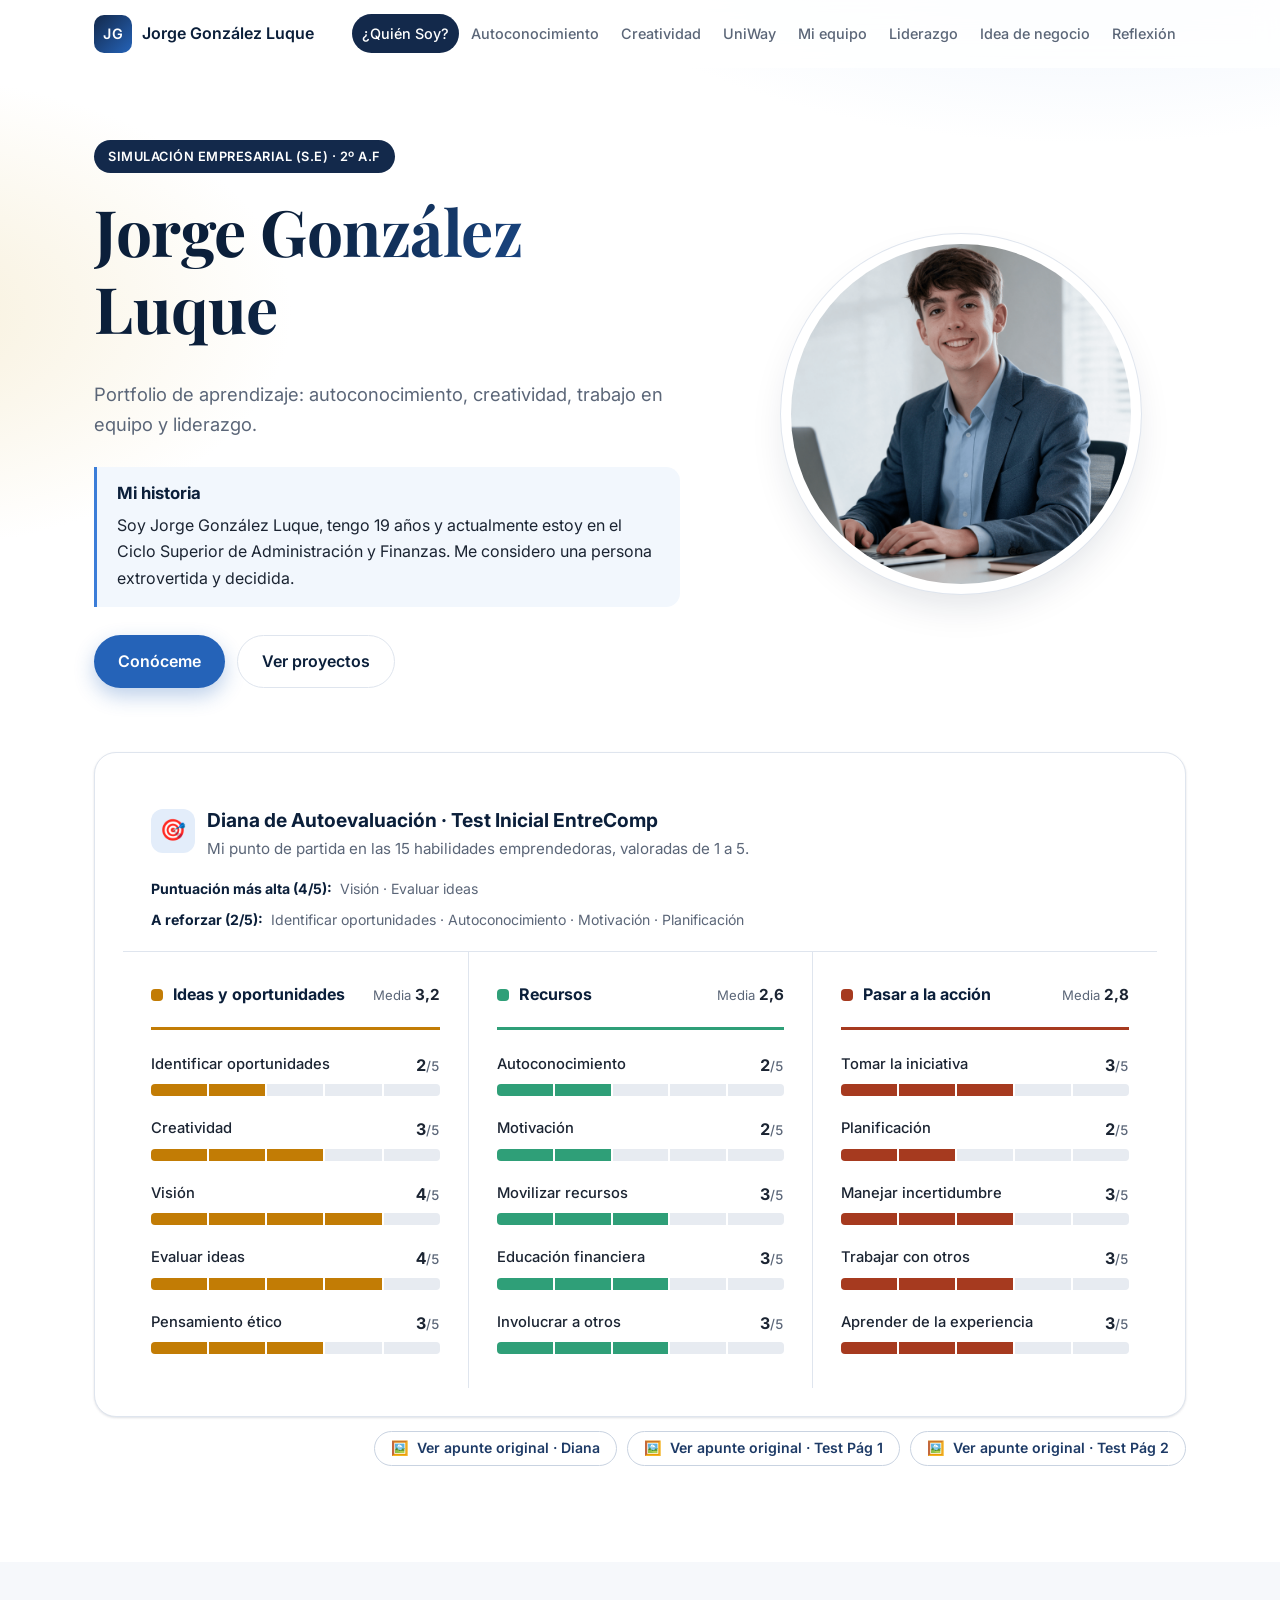
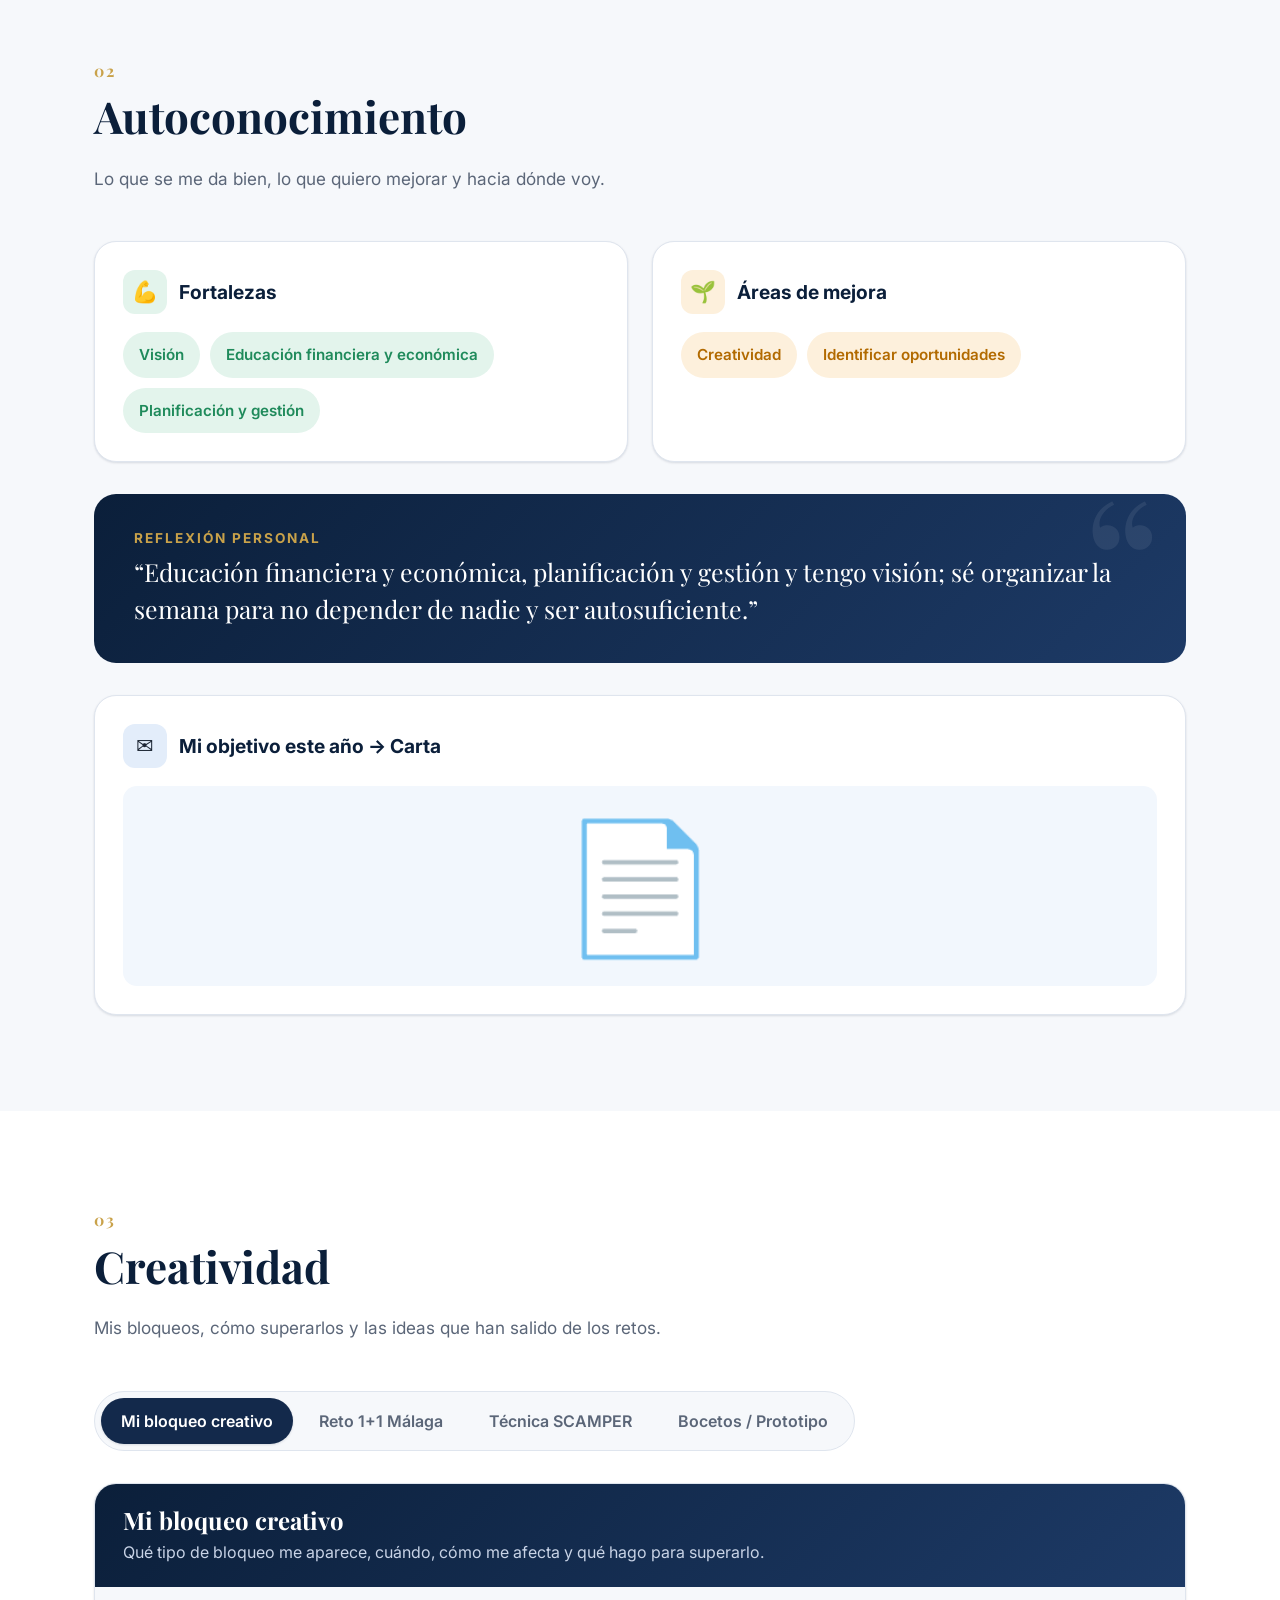
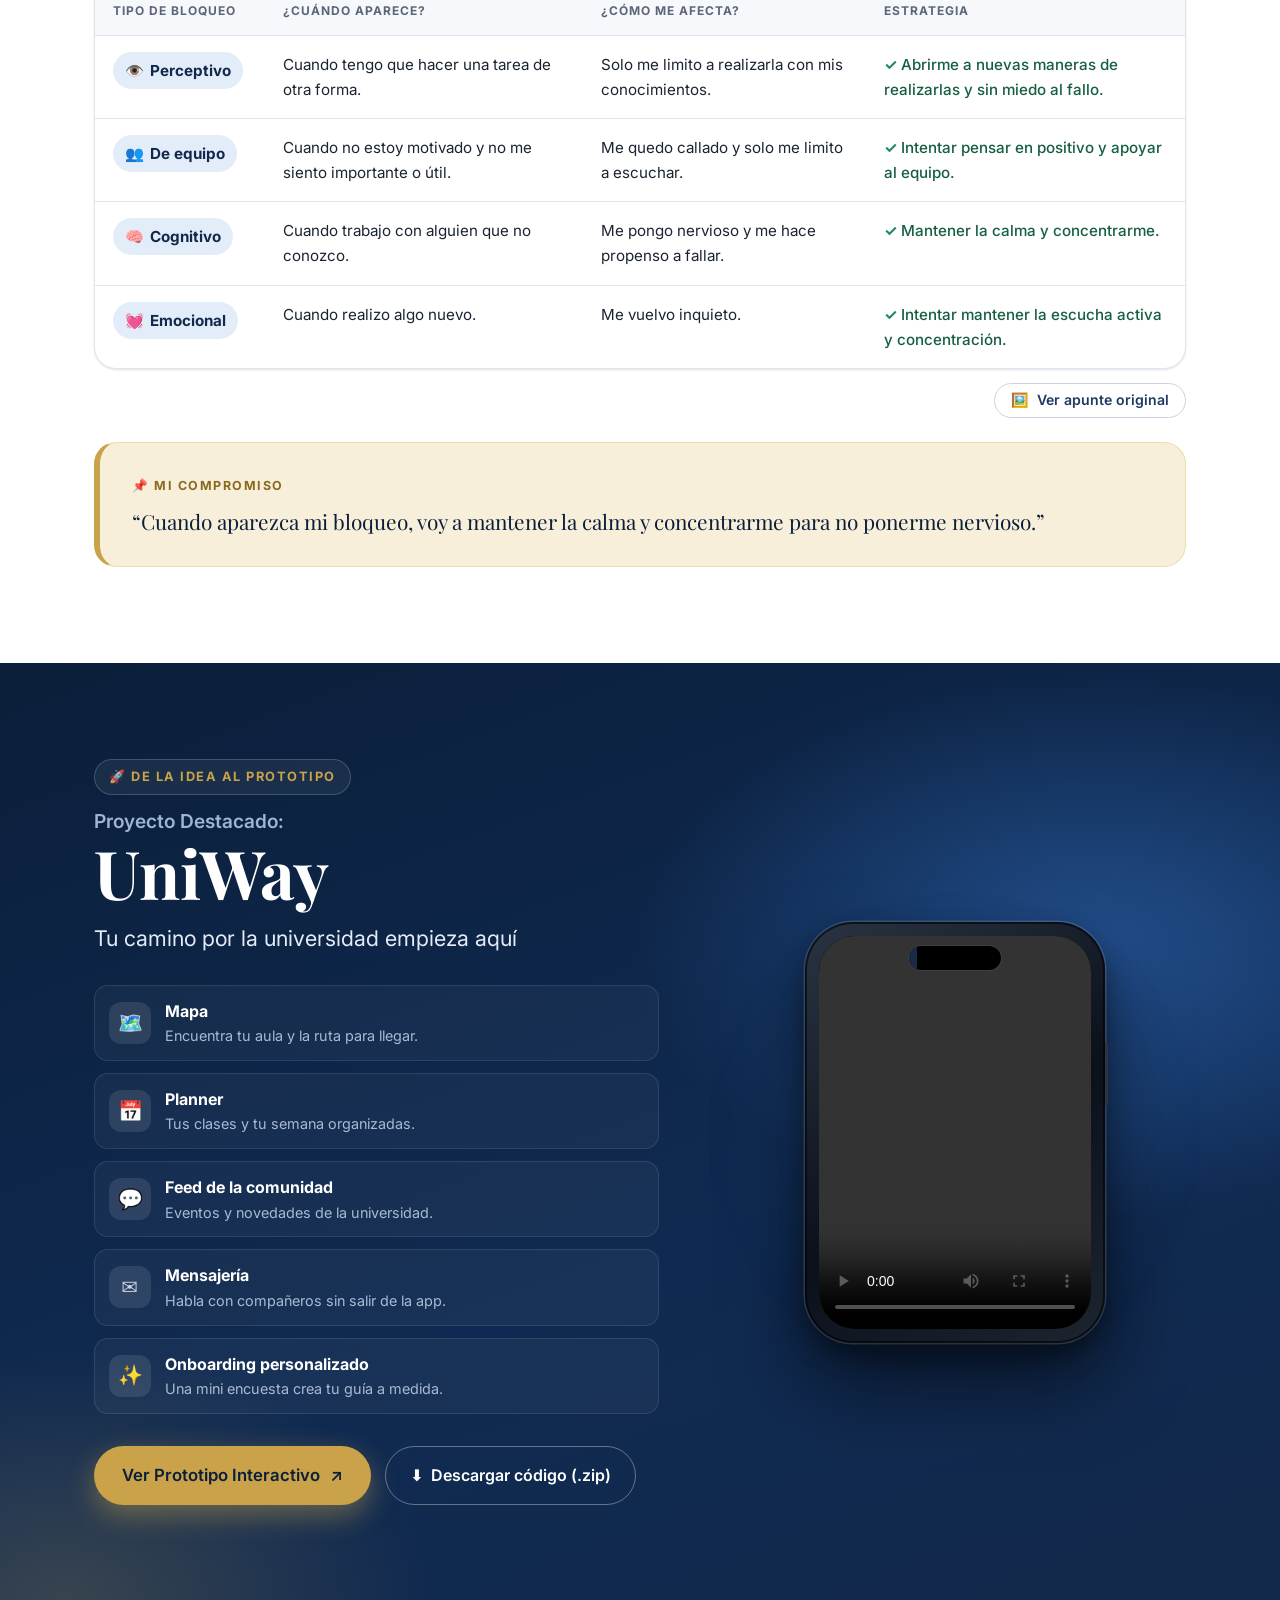
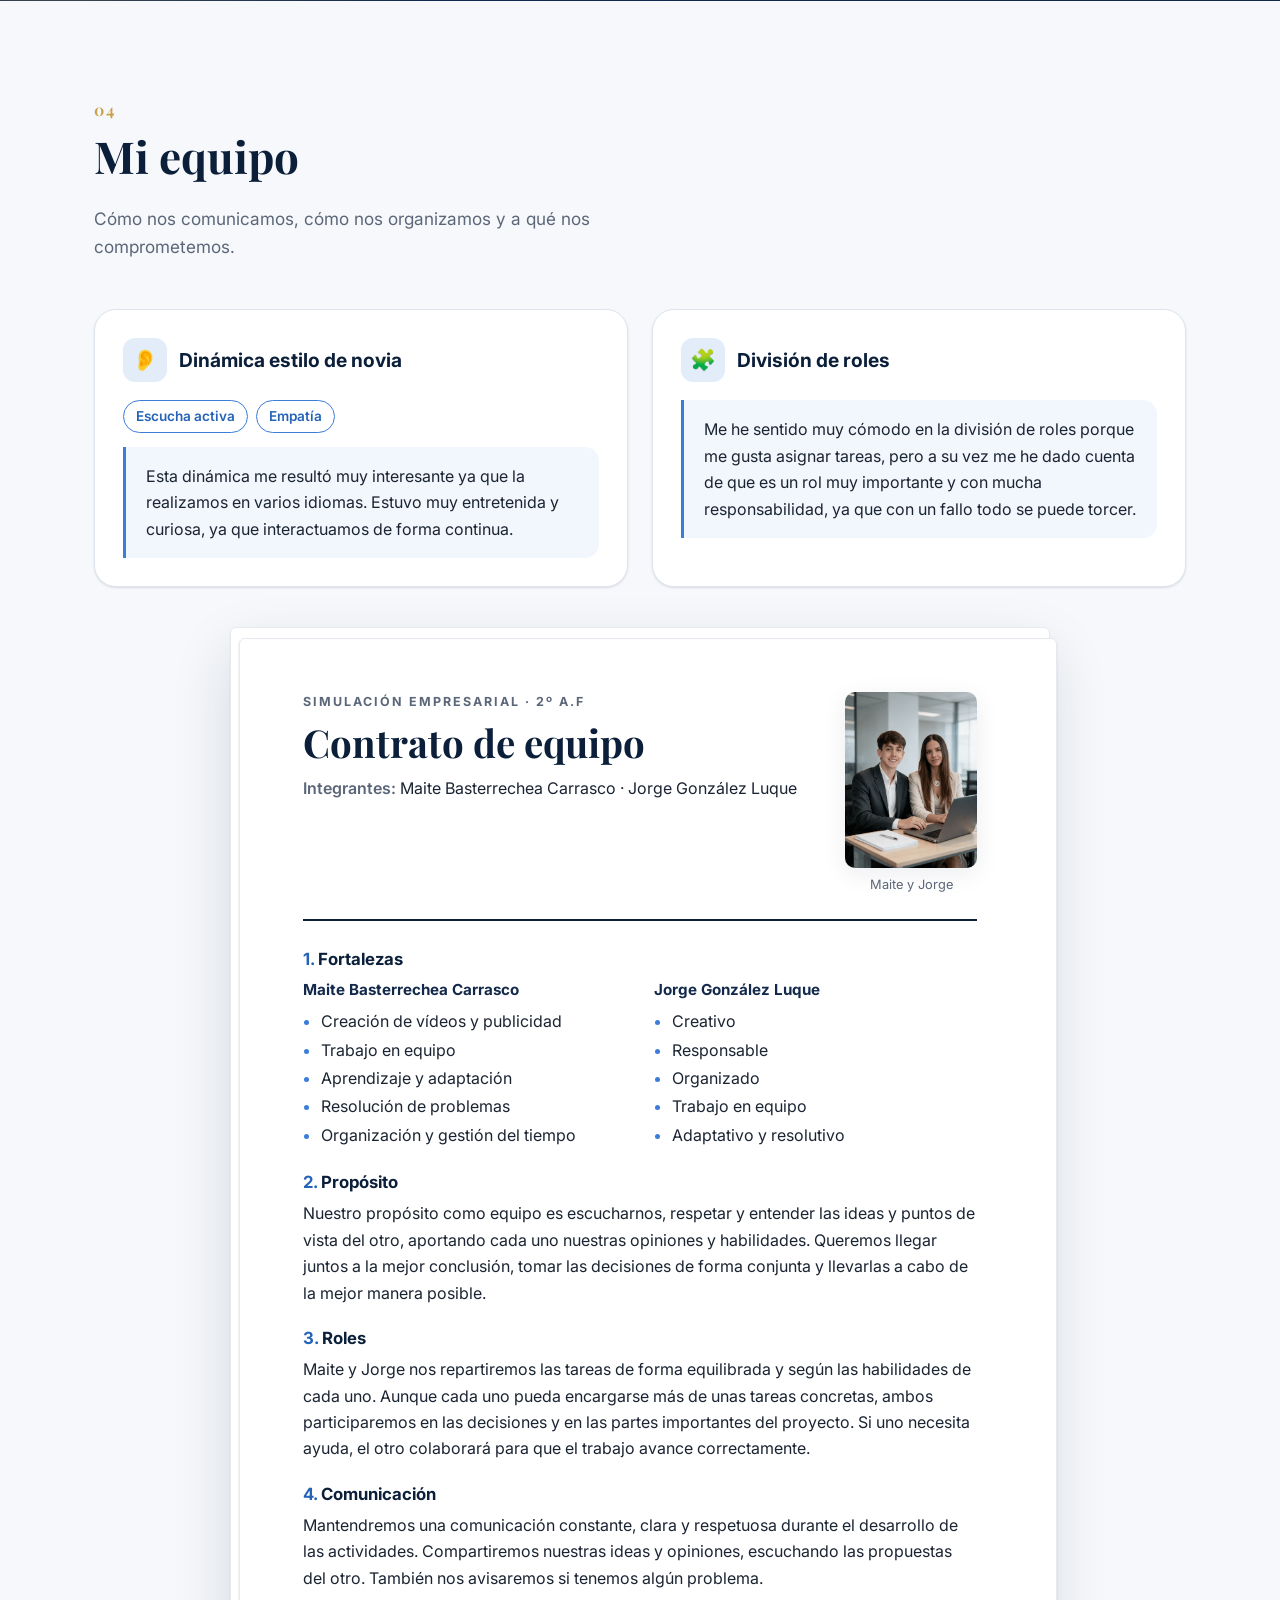
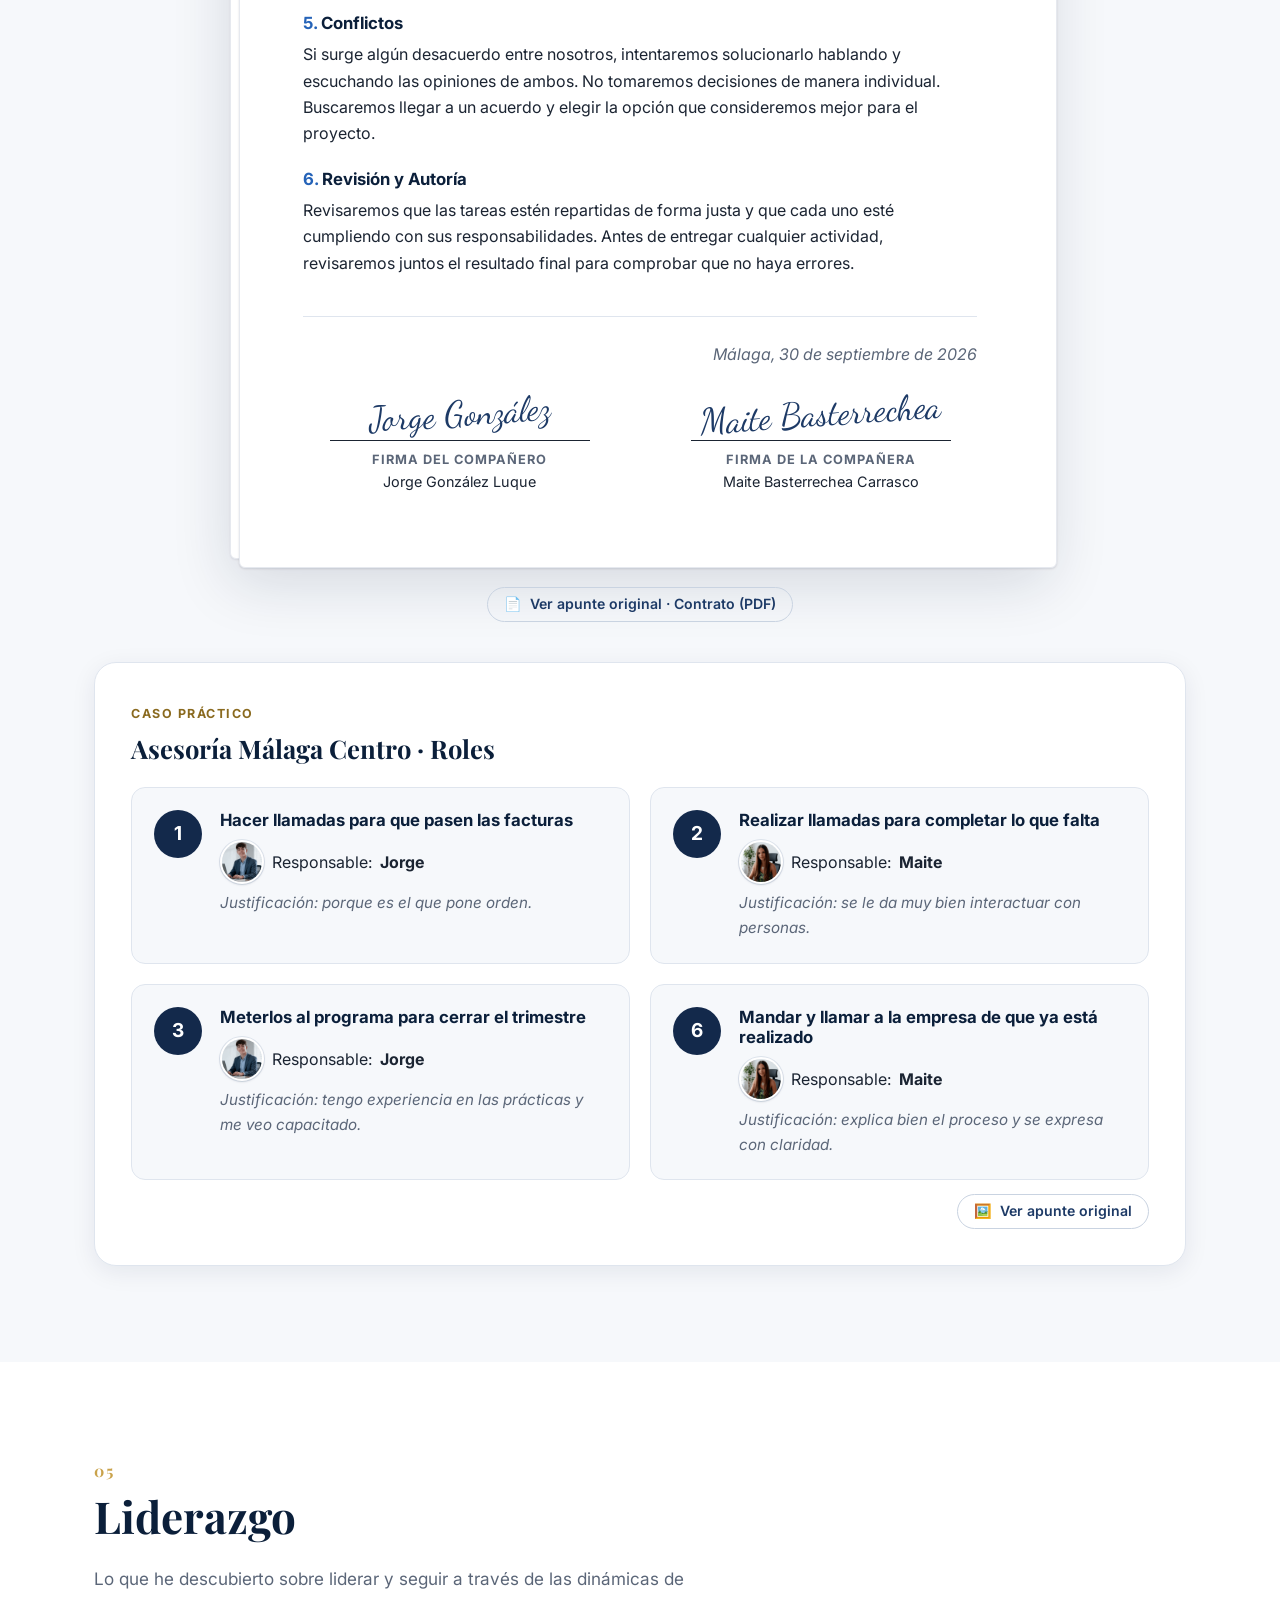
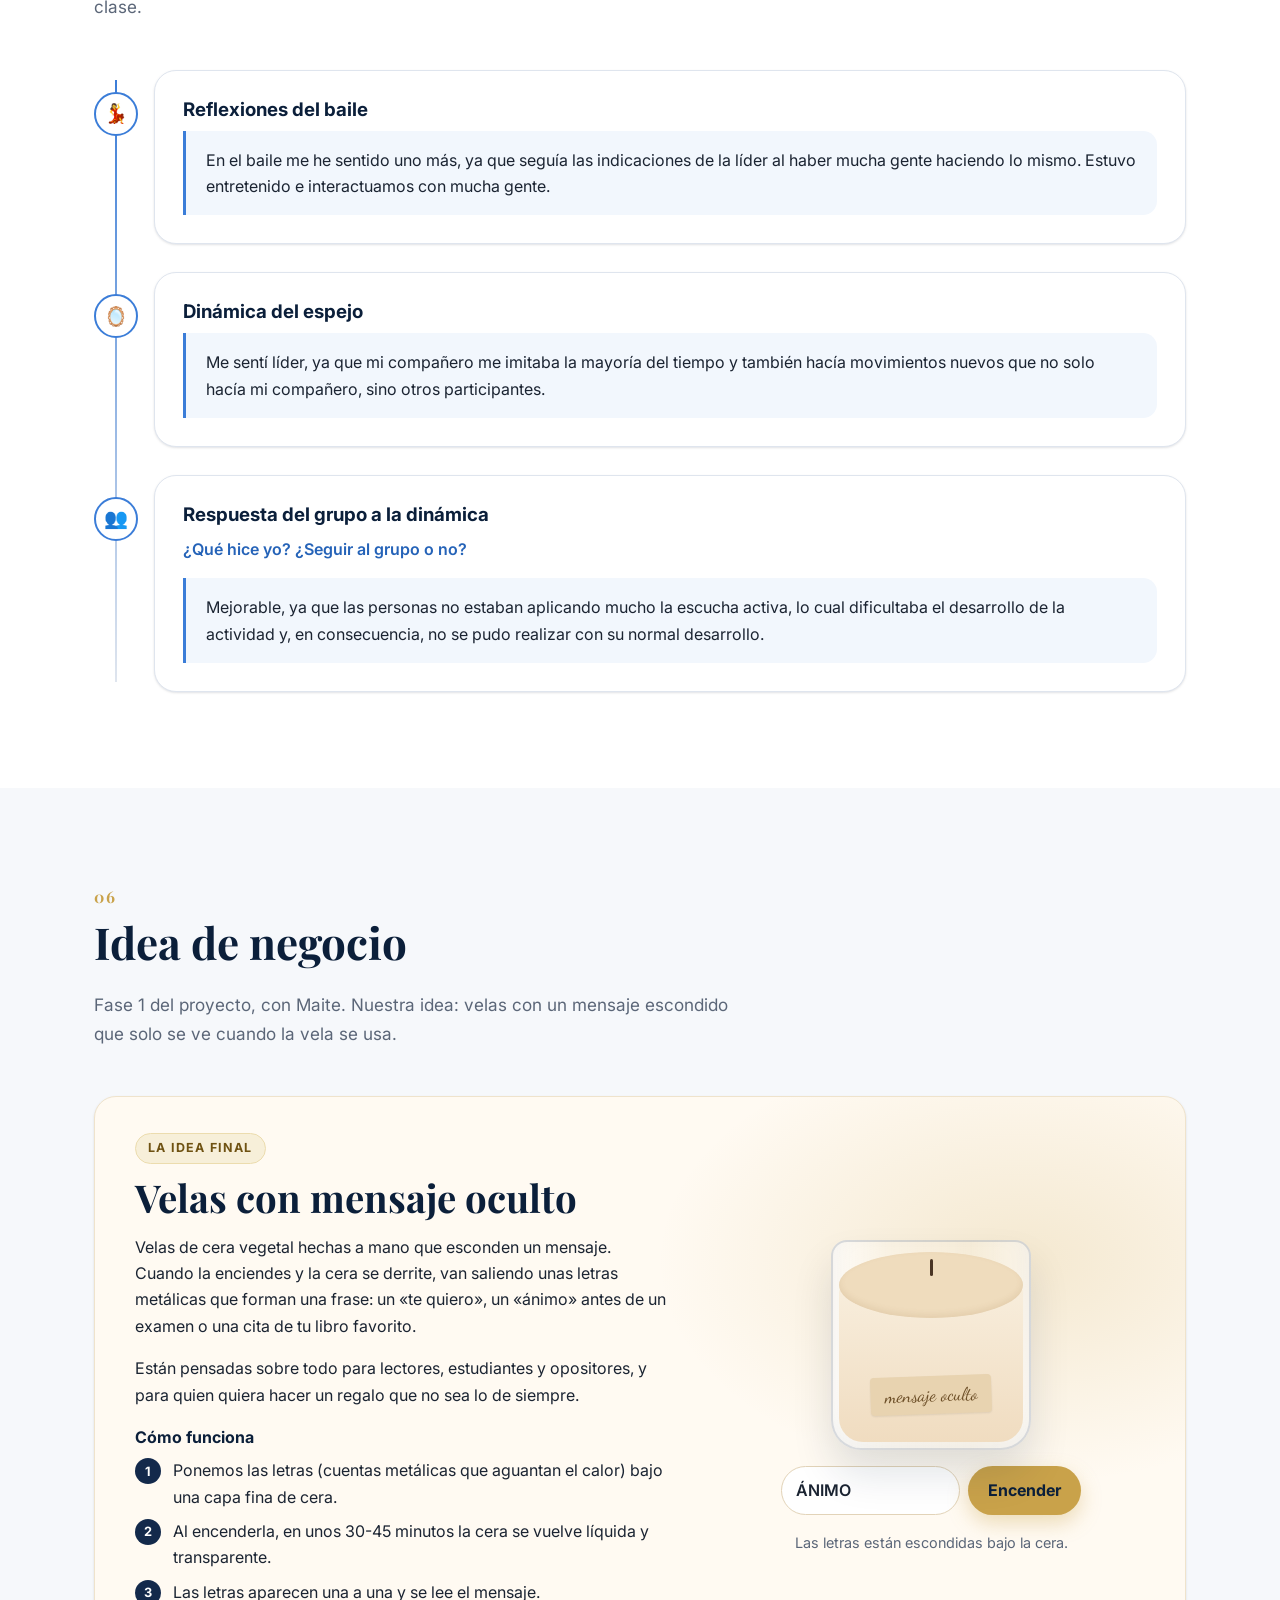
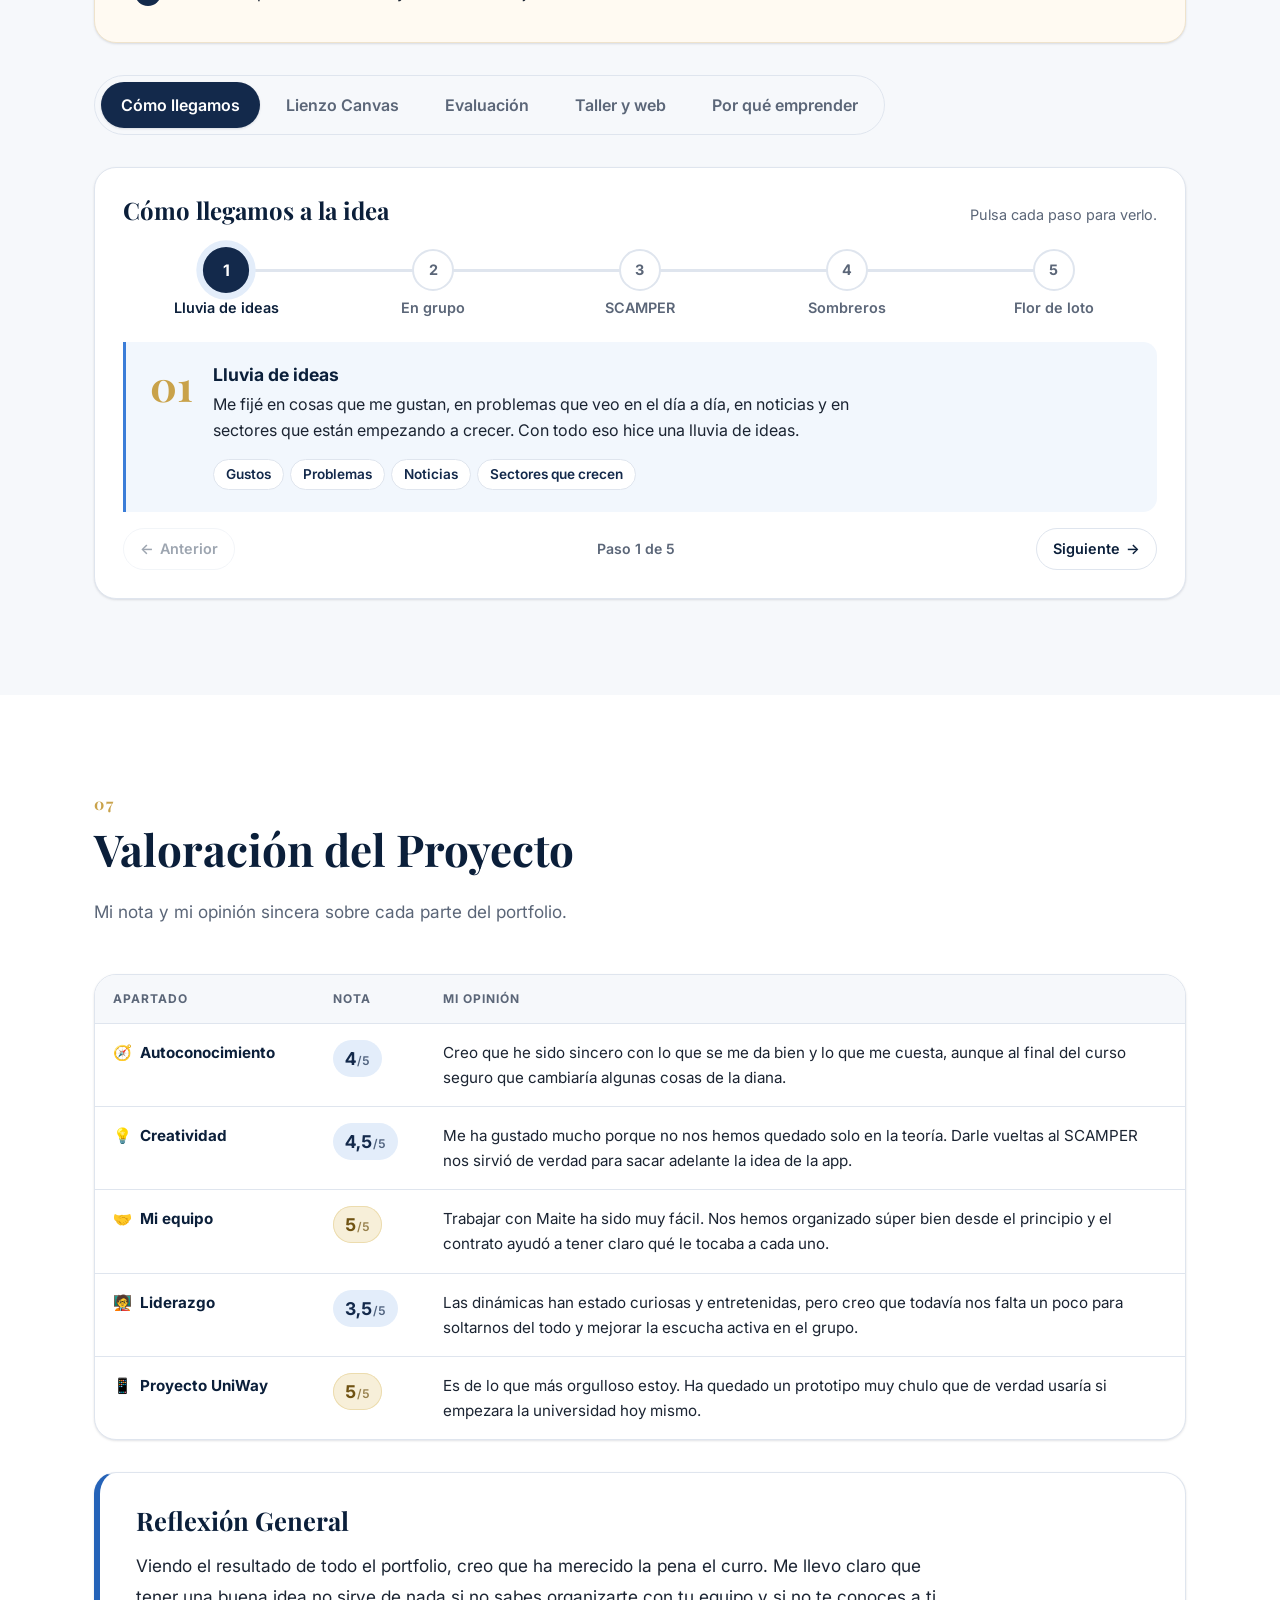
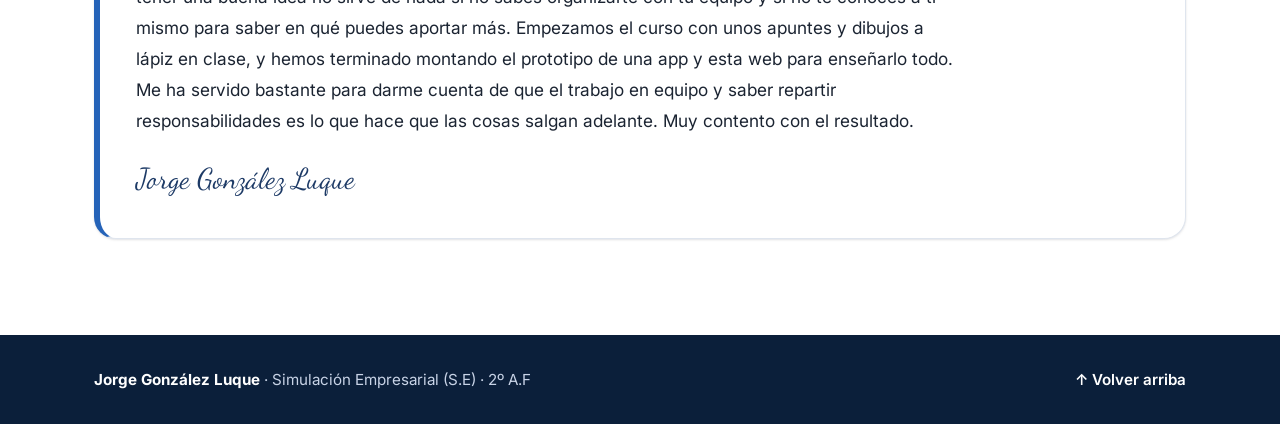
==== commit f0c811ce: "Add the Chispa candle shop website and link it from "Taller y web" New tienda/ folder with a full pr" ====
--- a/index.html
+++ b/index.html
@@ -8,7 +8,7 @@
   <link rel="preconnect" href="https://fonts.googleapis.com">
   <link rel="preconnect" href="https://fonts.gstatic.com" crossorigin>
   <link href="https://fonts.googleapis.com/css2?family=Dancing+Script:wght@600&family=Inter:wght@400;500;600;700&family=Playfair+Display:wght@600;700&display=swap" rel="stylesheet">
-  <link rel="stylesheet" href="css/styles.css?v=12">
+  <link rel="stylesheet" href="css/styles.css?v=13">
   <noscript><style>.reveal { opacity: 1 !important; transform: none !important; }</style></noscript>
 </head>
 <body>
@@ -1043,60 +1043,27 @@
               </ul>
             </article>
 
-            <article class="card idea-card">
+            <article class="card idea-card web-card">
               <header class="idea-card-head">
-                <h3>Primer diseño de la web</h3>
-                <p class="idea-hint">Navega por el menú.</p>
+                <h3>Nuestra web</h3>
+                <p class="idea-hint">Es una web de verdad: pruébala.</p>
               </header>
-              <div class="browser">
+              <div class="browser web-live">
                 <div class="browser-bar" aria-hidden="true">
                   <span class="browser-dots"><i></i><i></i><i></i></span>
-                  <span class="browser-url" id="web-url">/inicio</span>
+                  <span class="browser-url">chispa · velas hechas a mano</span>
                 </div>
-                <div class="browser-nav" role="tablist" aria-label="Menú de la web">
-                  <button type="button" class="web-link is-active" role="tab" id="web-inicio" aria-controls="webp-inicio" data-sw-btn="web" data-key="inicio" data-url="/inicio">Inicio</button>
-                  <button type="button" class="web-link" role="tab" id="web-tematicas" aria-controls="webp-tematicas" data-sw-btn="web" data-key="tematicas" data-url="/tematicas">Temáticas</button>
-                  <button type="button" class="web-link" role="tab" id="web-colecciones" aria-controls="webp-colecciones" data-sw-btn="web" data-key="colecciones" data-url="/colecciones">Colecciones</button>
-                  <button type="button" class="web-link" role="tab" id="web-madera" aria-controls="webp-madera" data-sw-btn="web" data-key="madera" data-url="/mecha-de-madera">Mecha de madera</button>
-                  <button type="button" class="web-link" role="tab" id="web-crea" aria-controls="webp-crea" data-sw-btn="web" data-key="crea" data-url="/crea-tu-vela">Crea tu vela</button>
-                  <button type="button" class="web-link" role="tab" id="web-regalos" aria-controls="webp-regalos" data-sw-btn="web" data-key="regalos" data-url="/regalos">Regalos</button>
+                <div class="web-frame" id="web-frame">
+                  <iframe src="tienda/index.html" title="Vista previa de la web de Chispa" loading="lazy" tabindex="-1" aria-hidden="true"></iframe>
                 </div>
-                <div class="browser-page">
-                  <div class="web-page" id="webp-inicio" role="tabpanel" aria-labelledby="web-inicio" data-sw-panel="web" data-key="inicio">
-                    <p class="web-banner">Banner que cambia con la temporada: calabazas en octubre, Navidad en diciembre.</p>
-                    <p>Debajo, el carrusel <strong>«Para comerte a besos (¡no a bocados!)»</strong> con las velas que parecen postres, un bloque para la mecha de madera, el botón de «Crea tu vela» y accesos a cada festividad. Al final, lo que nos importa: ceras naturales, aromas seguros y todo hecho a mano.</p>
-                  </div>
-                  <div class="web-page" id="webp-tematicas" role="tabpanel" aria-labelledby="web-tematicas" data-sw-panel="web" data-key="tematicas">
-                    <ul class="web-cards">
-                      <li><strong>Halloween</strong>Calabazas, fantasmas y pócimas. Huele a calabaza especiada o manzana con canela.</li>
-                      <li><strong>Navidad</strong>Árboles, copos y muñecos de jengibre. Pino, galleta de jengibre o chocolate caliente.</li>
-                      <li><strong>Pascua</strong>Huevos, conejitos y flores. Vainilla, miel y flores frescas.</li>
-                      <li><strong>San Valentín</strong>Corazones y tartas. Fresas con nata o champán.</li>
-                    </ul>
-                  </div>
-                  <div class="web-page" id="webp-colecciones" role="tabpanel" aria-labelledby="web-colecciones" data-sw-panel="web" data-key="colecciones">
-                    <ul class="web-cards">
-                      <li><strong>Dulces</strong>Tazas con nata, tartas, donuts, gofres…</li>
-                      <li><strong>Salados</strong>Palomitas, ramen o nachos.</li>
-                      <li><strong>Naturaleza</strong>Suculentas y flores en 3D. Eucalipto, lavanda, tierra mojada.</li>
-                      <li><strong>Zodiaco</strong>Una vela para cada signo, con su color y su aroma.</li>
-                      <li><strong>Mística</strong>Gemas de cera. Sándalo, incienso, palo santo.</li>
-                      <li><strong>Escultórica</strong>Bustos griegos y formas geométricas.</li>
-                    </ul>
-                  </div>
-                  <div class="web-page" id="webp-madera" role="tabpanel" aria-labelledby="web-madera" data-sw-panel="web" data-key="madera">
-                    <p>Velas con mecha de madera: cruje como una chimenea pequeña, quema más limpio y queda muy natural. Se pueden filtrar por dulces, navideñas o de bosque, y llevan una guía para recortar la mecha antes de cada uso.</p>
-                  </div>
-                  <div class="web-page" id="webp-crea" role="tabpanel" aria-labelledby="web-crea" data-sw-panel="web" data-key="crea">
-                    <ol class="web-steps">
-                      <li>Envase o molde</li><li>Mecha de algodón o de madera</li><li>Color</li><li>Aroma</li><li>Toppings de cera</li><li>Mensaje o etiqueta</li>
-                    </ol>
-                    <p class="web-warn">En cada vela, un aviso bien grande: «Aunque parezca delicioso, NO ES COMESTIBLE».</p>
-                  </div>
-                  <div class="web-page" id="webp-regalos" role="tabpanel" aria-labelledby="web-regalos" data-sw-panel="web" data-key="regalos">
-                    <p>Mini tartas de vela como recuerdo para invitados, cajas temáticas como la «Caja mágica de Halloween» o la «Caja astral», y velas con nombres o logos para bodas y empresas.</p>
-                  </div>
-                </div>
+                <a class="web-live-link" href="tienda/index.html" target="_blank" rel="noopener"><span>Abrir la web <span aria-hidden="true">↗</span></span></a>
+              </div>
+              <ul class="step-tags web-features" aria-label="Qué tiene la web">
+                <li>Banner que cambia con la temporada</li><li>Carrusel «Para comerte a besos»</li><li>Mecha de madera que se oye</li><li>Configurador «Crea tu vela»</li><li>Carrito, favoritos y buscador</li>
+              </ul>
+              <div class="web-actions">
+                <a class="candle-btn web-btn" href="tienda/index.html" target="_blank" rel="noopener">Ver la web <span aria-hidden="true">↗</span></a>
+                <a class="web-btn-line" href="tienda/index.html#/crea-tu-vela" target="_blank" rel="noopener">Ir a «Crea tu vela»</a>
               </div>
               <p class="web-after">Después del SCAMPER y los sombreros la idea es simplificarla: menos colecciones y ordenada por ocasiones («Para regalar», «Para mí» y «Para una fiesta»).</p>
             </article>
@@ -1205,6 +1172,6 @@
     </div>
   </footer>
 
-  <script src="js/main.js?v=7"></script>
+  <script src="js/main.js?v=8"></script>
 </body>
 </html>
--- a/css/styles.css
+++ b/css/styles.css
@@ -1591,40 +1591,21 @@
 .browser-dots i:nth-child(2) { background: #f3cf7a; }
 .browser-dots i:nth-child(3) { background: #9fd3a8; }
 .browser-url { flex: 1; min-width: 0; padding: 4px 12px; border-radius: 999px; background: #fff; border: 1px solid var(--line); color: var(--muted); font-size: .8rem; overflow: hidden; text-overflow: ellipsis; white-space: nowrap; }
-.browser-nav { display: flex; gap: 4px; padding: 8px; border-bottom: 1px solid var(--line); background: #fffaf2; overflow-x: auto; -webkit-overflow-scrolling: touch; }
-.web-link {
-  flex: none;
-  padding: 6px 12px;
-  border: 0;
-  border-radius: 8px;
-  background: transparent;
-  color: #6b4d26;
-  font: inherit; font-size: .85rem; font-weight: 600;
-  cursor: pointer;
-  transition: background .2s, color .2s;
-}
-.web-link:hover { background: var(--gold-100); }
-.web-link:focus-visible { outline: 2px solid var(--blue-500); outline-offset: -2px; }
-.web-link.is-active { background: #6b4d26; color: #fff; }
-.browser-page { padding: 20px 22px; min-height: 230px; }
-.web-page { animation: fadeUp .35s ease both; }
-.web-page[hidden] { display: none; }
-.web-page + .web-page { margin-top: 16px; }
-.web-banner {
-  padding: 18px 20px;
-  border-radius: 12px;
-  background: linear-gradient(120deg, #f6b26b, #e0743c);
-  color: #fff;
-  font-weight: 700;
-}
-.web-cards { list-style: none; margin: 0; padding: 0; display: grid; grid-template-columns: repeat(2, minmax(0, 1fr)); gap: 10px; }
-.web-cards li { padding: 12px 14px; border-radius: 12px; background: #fffaf2; border: 1px solid #efe3cc; font-size: .9rem; line-height: 1.45; }
-.web-cards strong { display: block; margin-bottom: 2px; color: #6b4d26; }
-.web-steps { margin: 0; padding: 0; list-style: none; counter-reset: web; display: flex; flex-wrap: wrap; gap: 8px; }
-.web-steps li { counter-increment: web; padding: 6px 12px; border-radius: 999px; background: #fffaf2; border: 1px solid #efe3cc; font-size: .88rem; font-weight: 600; }
-.web-steps li::before { content: counter(web) ". "; color: #b07a2a; }
-.web-warn { margin-top: 14px; padding: 10px 14px; border-radius: 10px; background: #fdecea; color: #9b2c22; font-weight: 600; font-size: .9rem; }
 .web-after { margin: 14px 0 0; color: var(--muted); font-size: .9rem; }
+/* Vista previa en vivo de la web (como el prototipo de UniWay) */
+.web-live { position: relative; }
+.web-frame { position: relative; aspect-ratio: 1366 / 860; overflow: hidden; background: #fbf7f1; }
+.web-frame iframe { position: absolute; top: 0; left: 0; width: 1366px; height: 860px; border: 0; transform-origin: 0 0; transform: scale(var(--s, .5)); pointer-events: none; }
+.web-live-link { position: absolute; inset: 0; z-index: 1; display: grid; place-items: center; border-radius: inherit; background: rgba(43, 26, 18, 0); transition: background .3s; }
+.web-live-link > span { padding: 12px 22px; border-radius: 999px; background: var(--gold-500); color: var(--navy-900); font-weight: 700; box-shadow: 0 10px 24px rgba(0, 0, 0, .25); opacity: 0; transform: translateY(8px); transition: opacity .3s, transform .3s; }
+.web-live-link:hover, .web-live-link:focus-visible { background: rgba(43, 26, 18, .35); }
+.web-live-link:hover > span, .web-live-link:focus-visible > span { opacity: 1; transform: none; }
+.web-live-link:focus-visible { outline: 3px solid var(--blue-500); outline-offset: 3px; }
+.web-features { margin-top: 14px; }
+.web-actions { display: flex; flex-wrap: wrap; align-items: center; gap: 10px; margin-top: 16px; }
+.web-btn { display: inline-flex; align-items: center; gap: 6px; }
+.web-btn-line { display: inline-flex; align-items: center; padding: 9px 18px; border: 1.5px solid var(--line); border-radius: 999px; color: var(--navy-900); font-weight: 600; transition: border-color .2s, background .2s; }
+.web-btn-line:hover { border-color: var(--blue-500); background: var(--blue-50); }
 
 /* Socios */
 .partners { display: grid; gap: 12px; }
@@ -1741,8 +1722,6 @@
   .canvas-grid { grid-template-columns: minmax(0, 1fr); grid-template-areas: "propuesta" "clientes" "canales" "relacion" "actividades" "recursos" "socios" "costes" "ingresos"; }
   .price-rows { grid-template-columns: 1fr; }
   .price-rows dd { font-size: 1.2rem; }
-  .web-cards { grid-template-columns: 1fr; }
-  .browser-page { padding: 16px; }
   .itabs .itab { flex: 1 1 auto; border-radius: 12px; padding: 10px 14px; }
   .step-panel { flex-direction: column; }
   .step-panel { padding: 18px; gap: 14px; min-height: 0; }
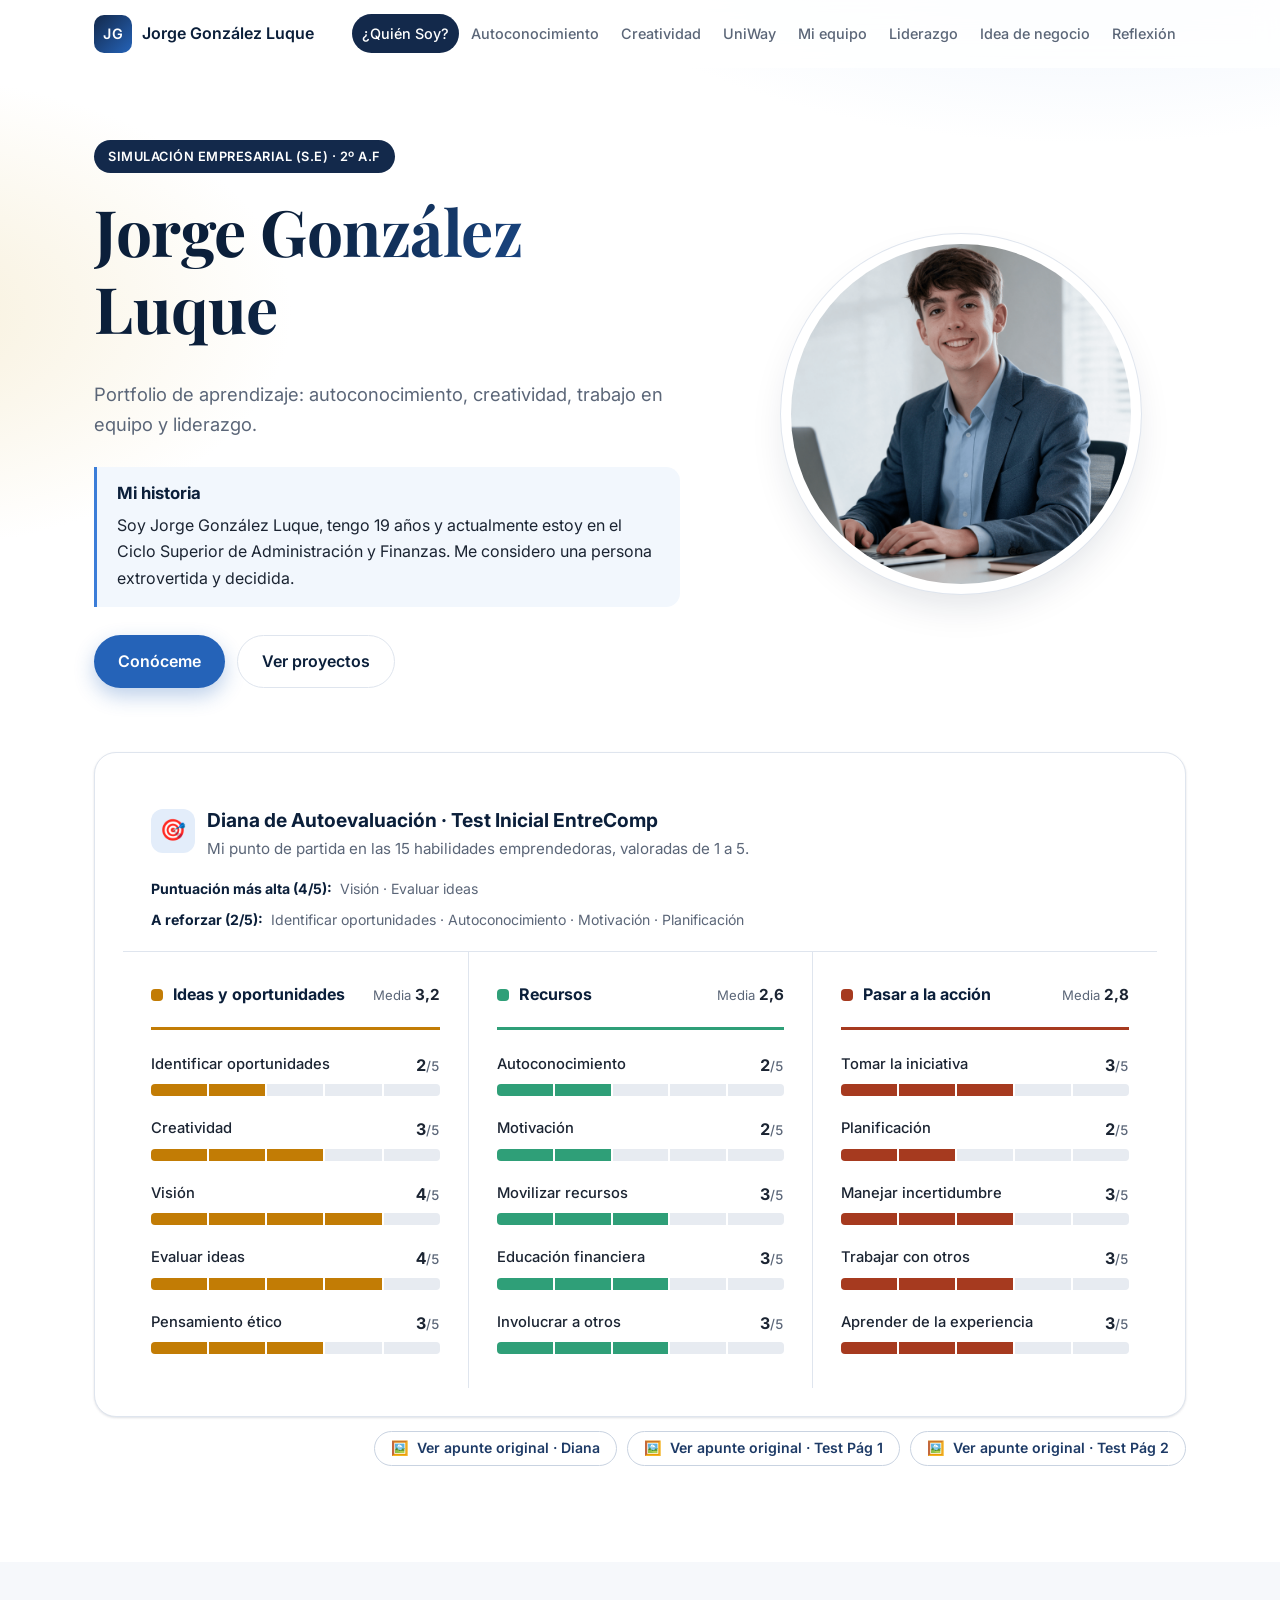
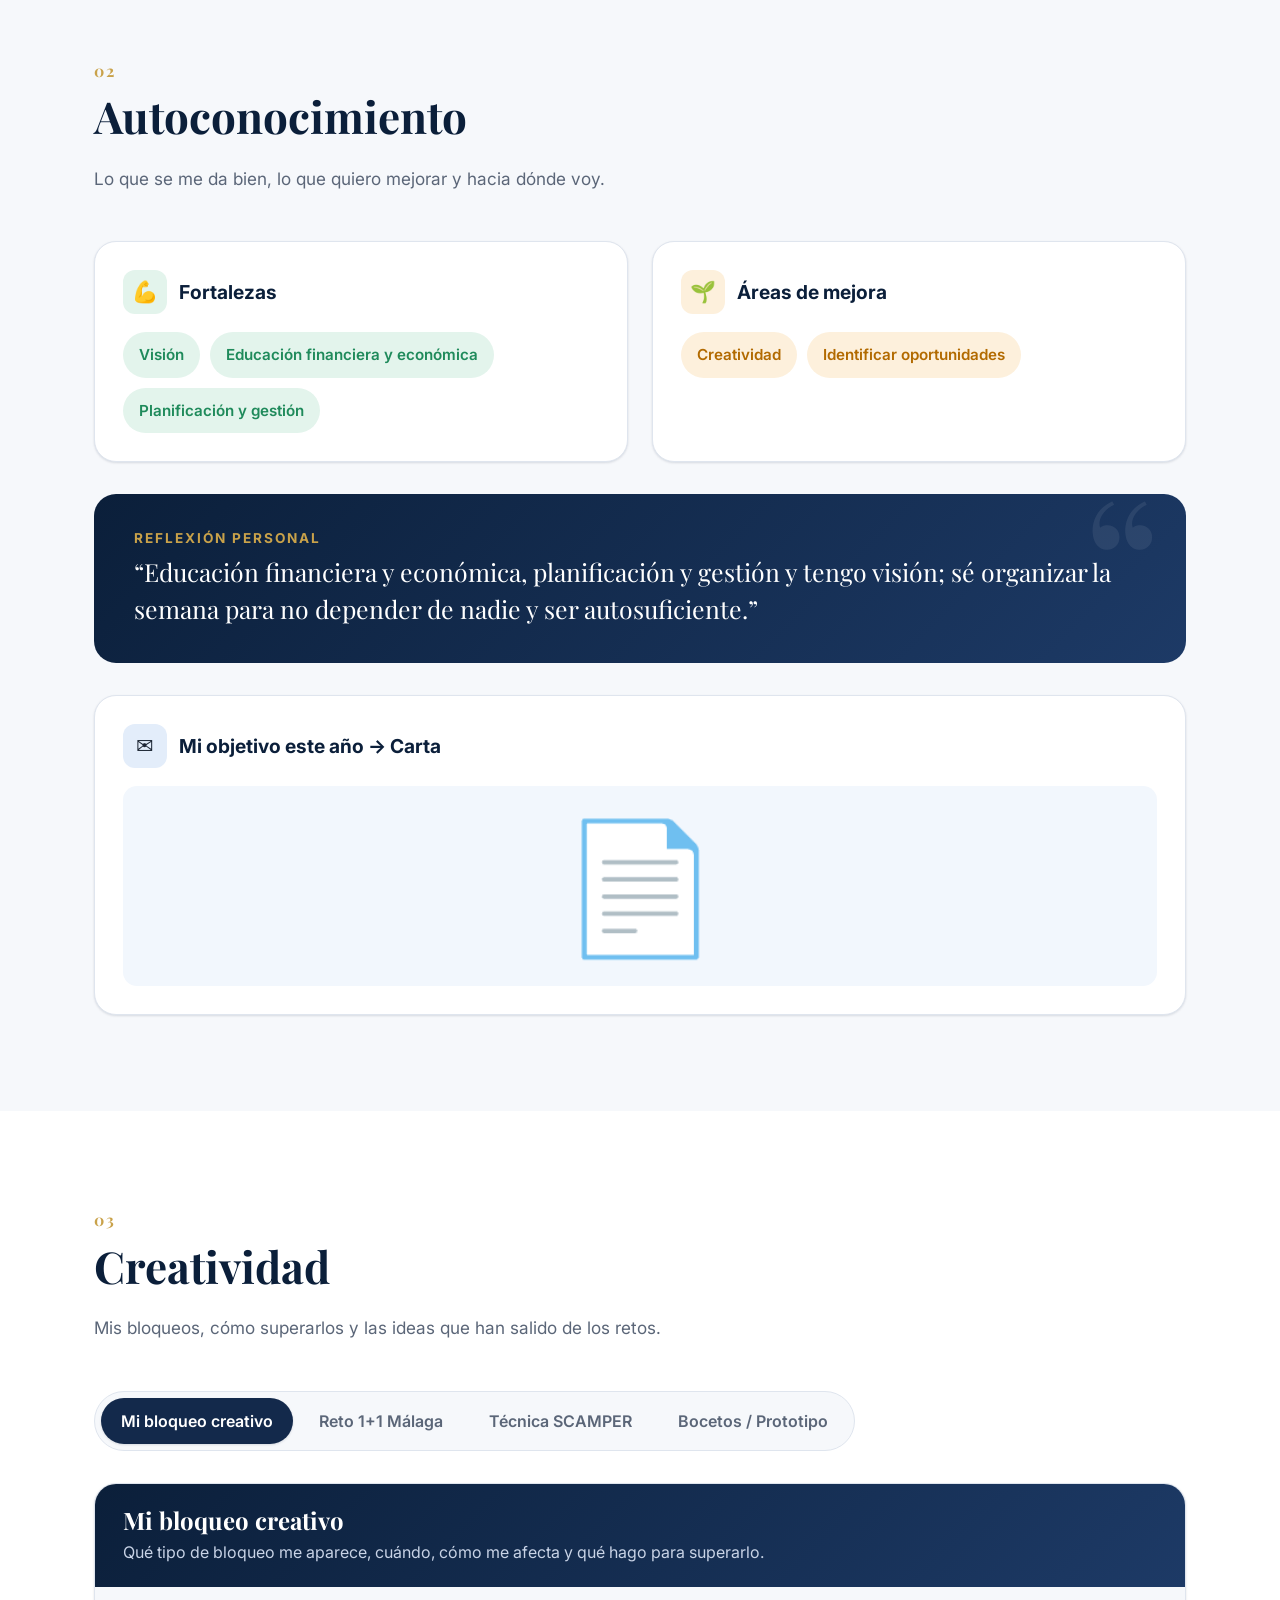
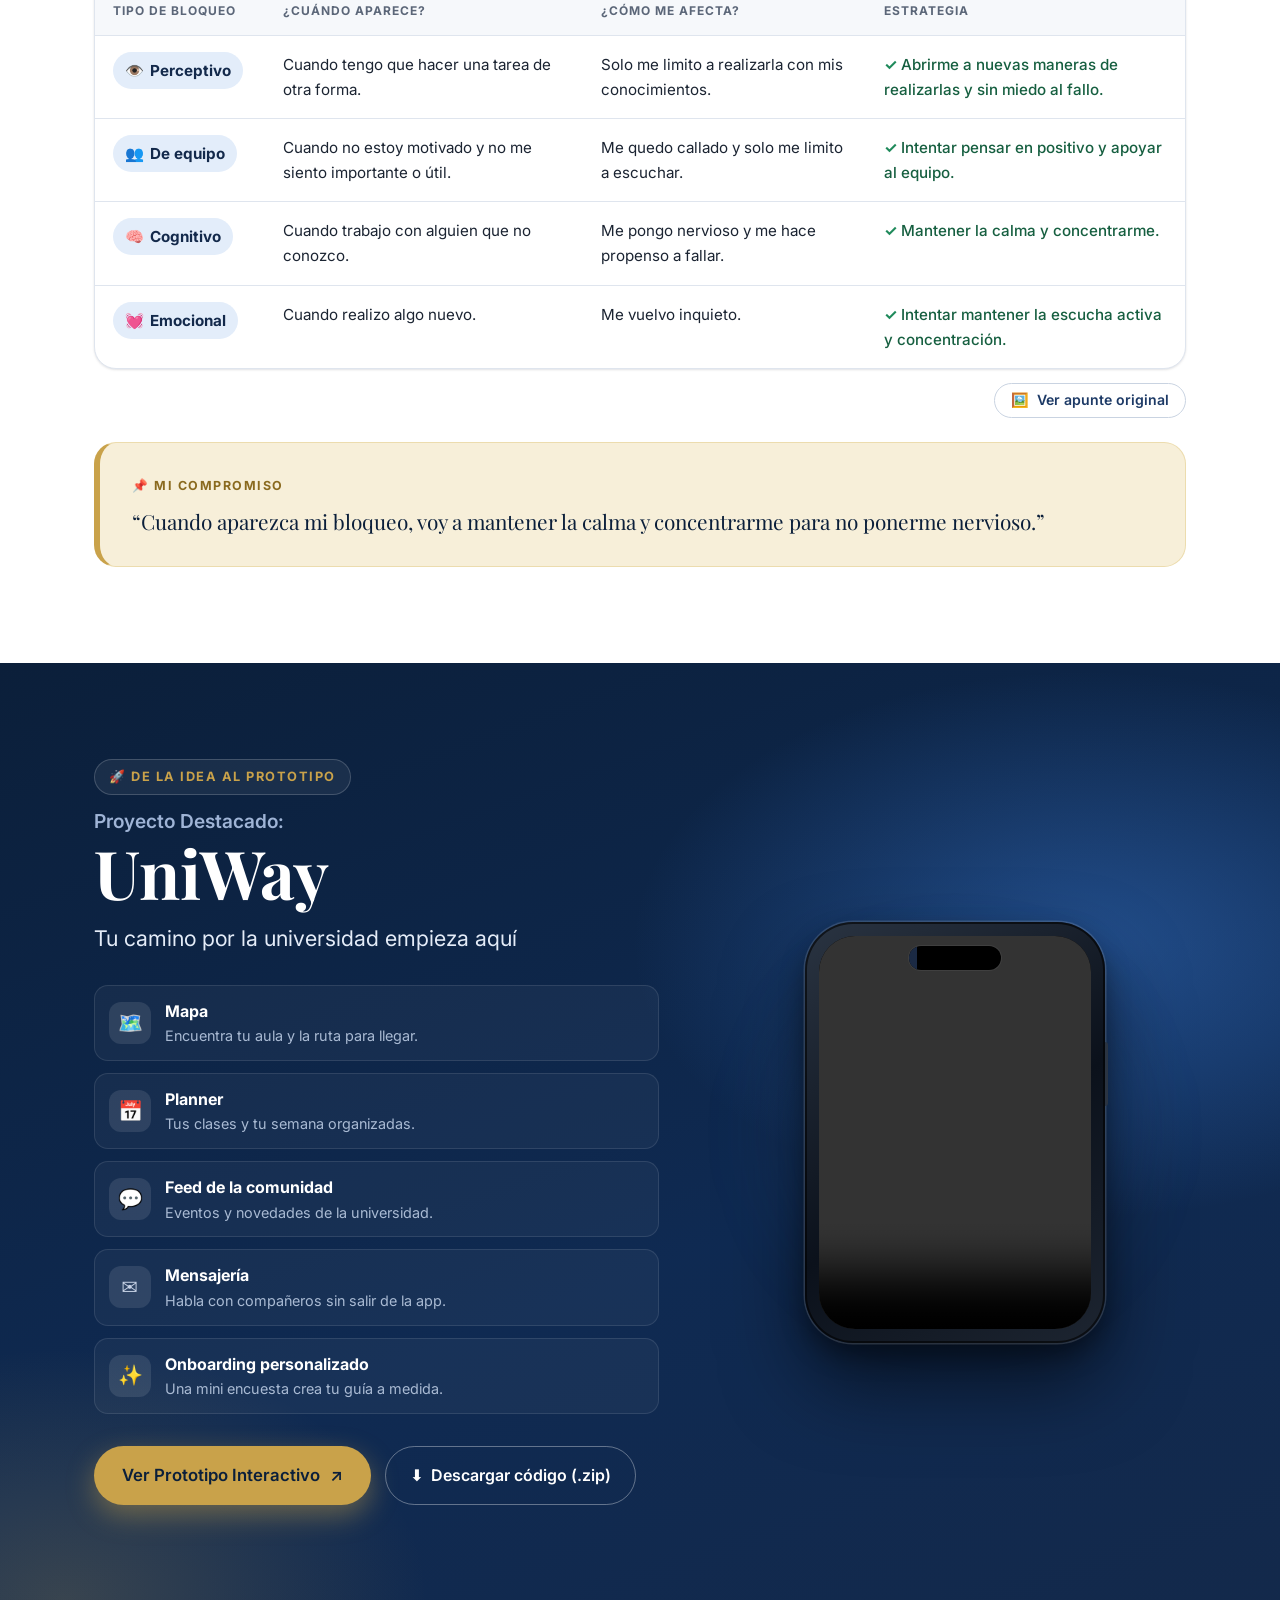
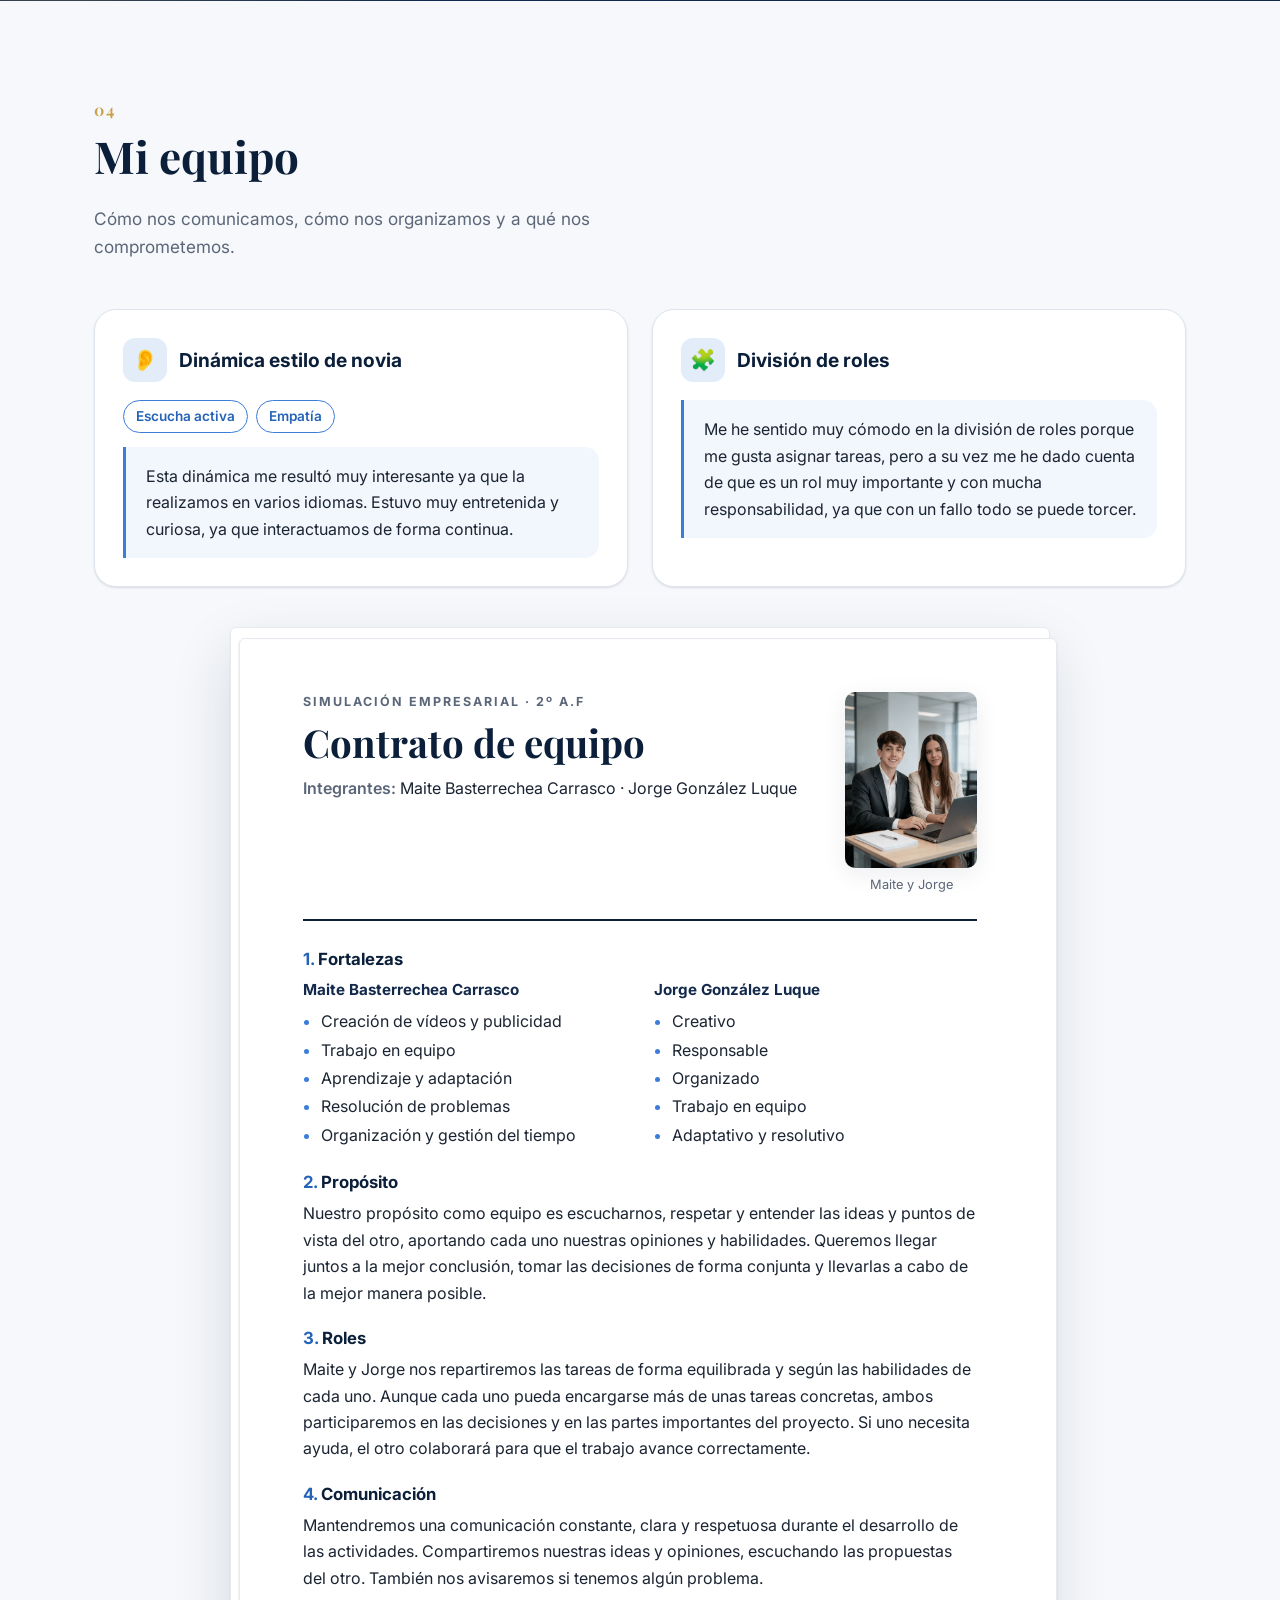
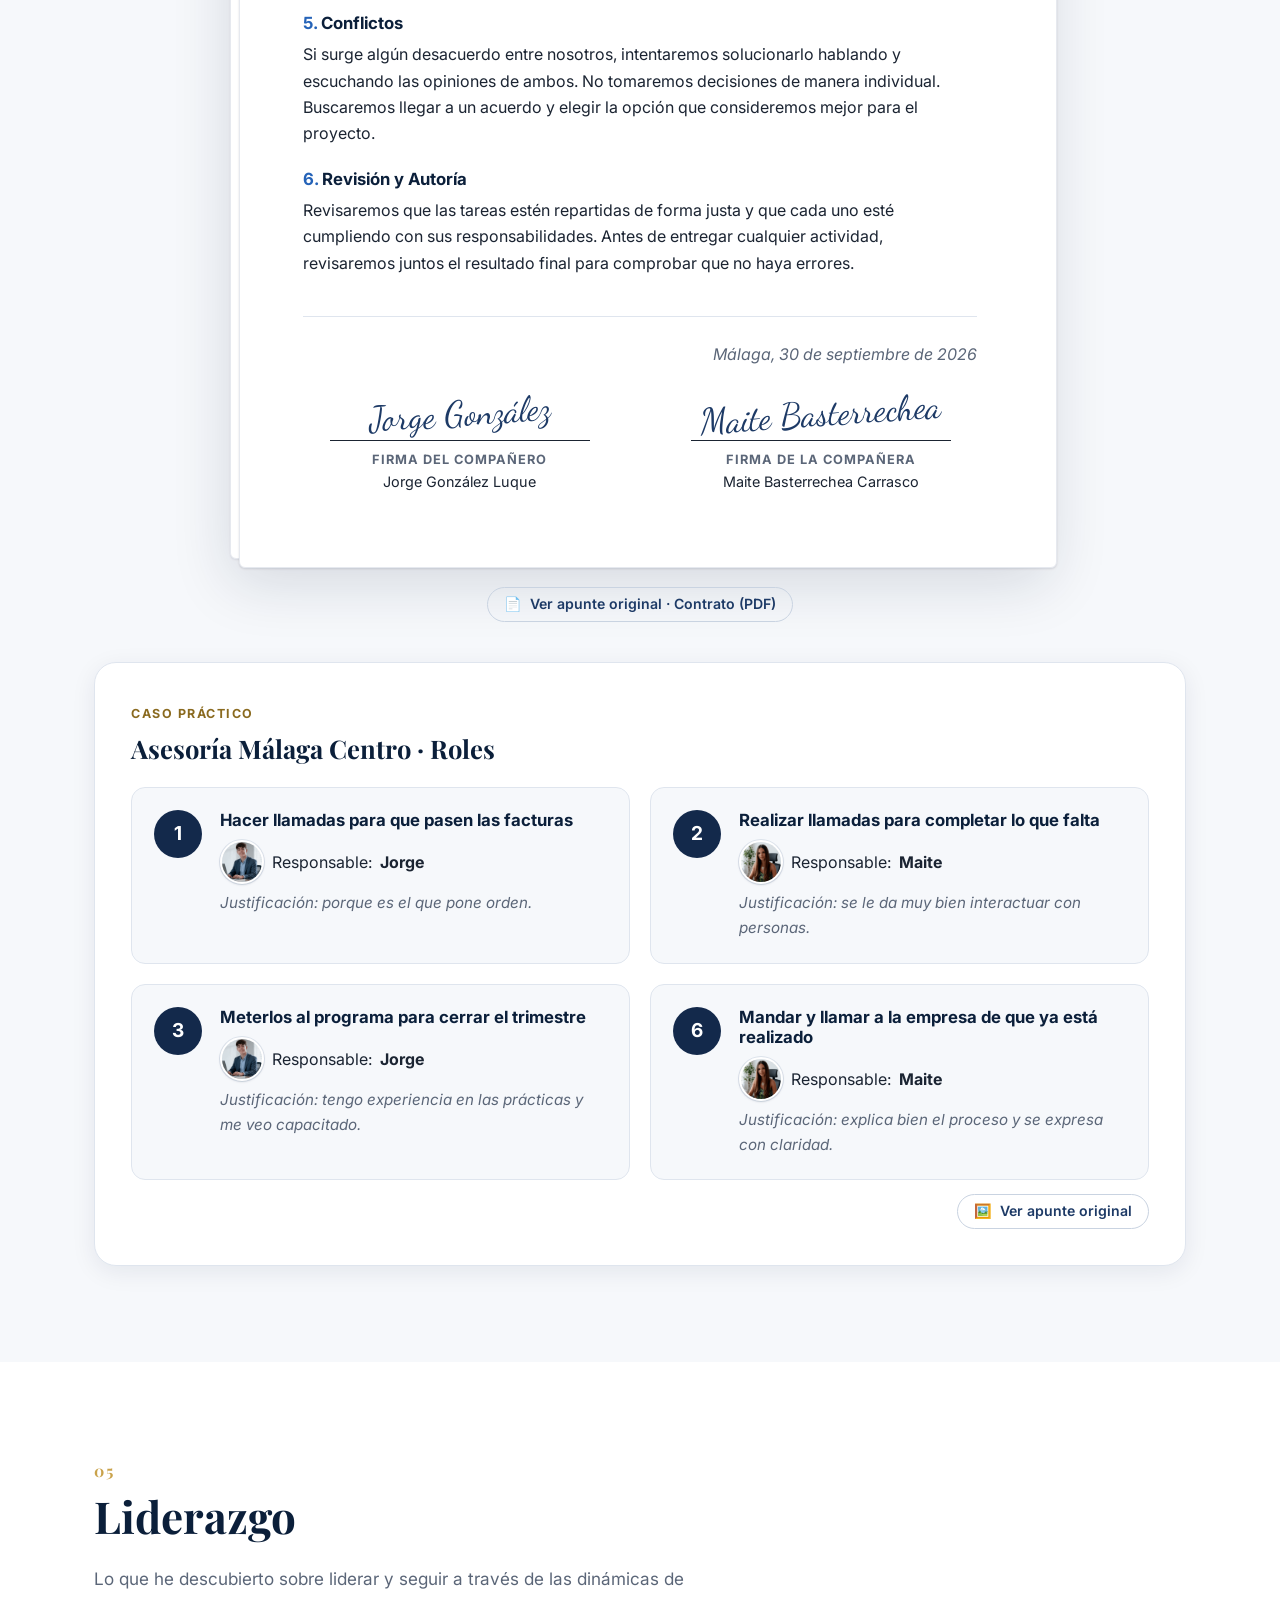
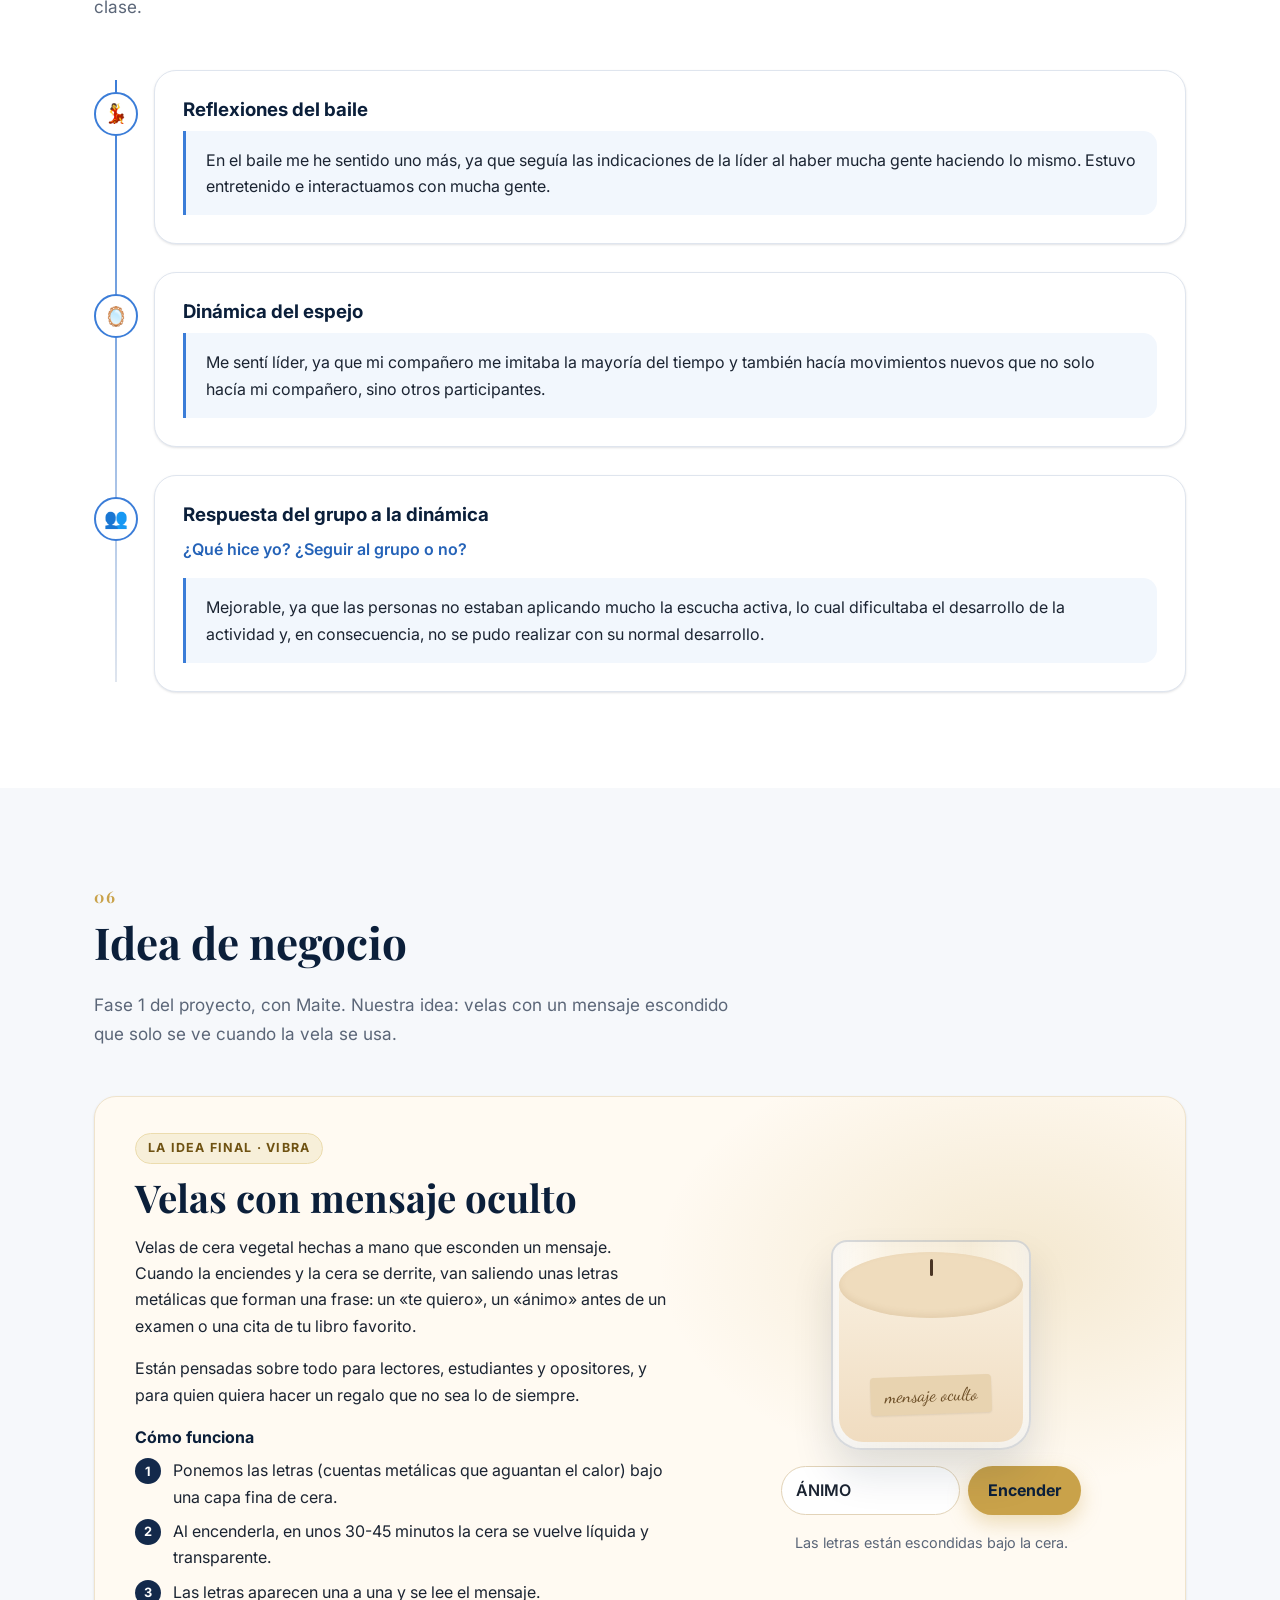
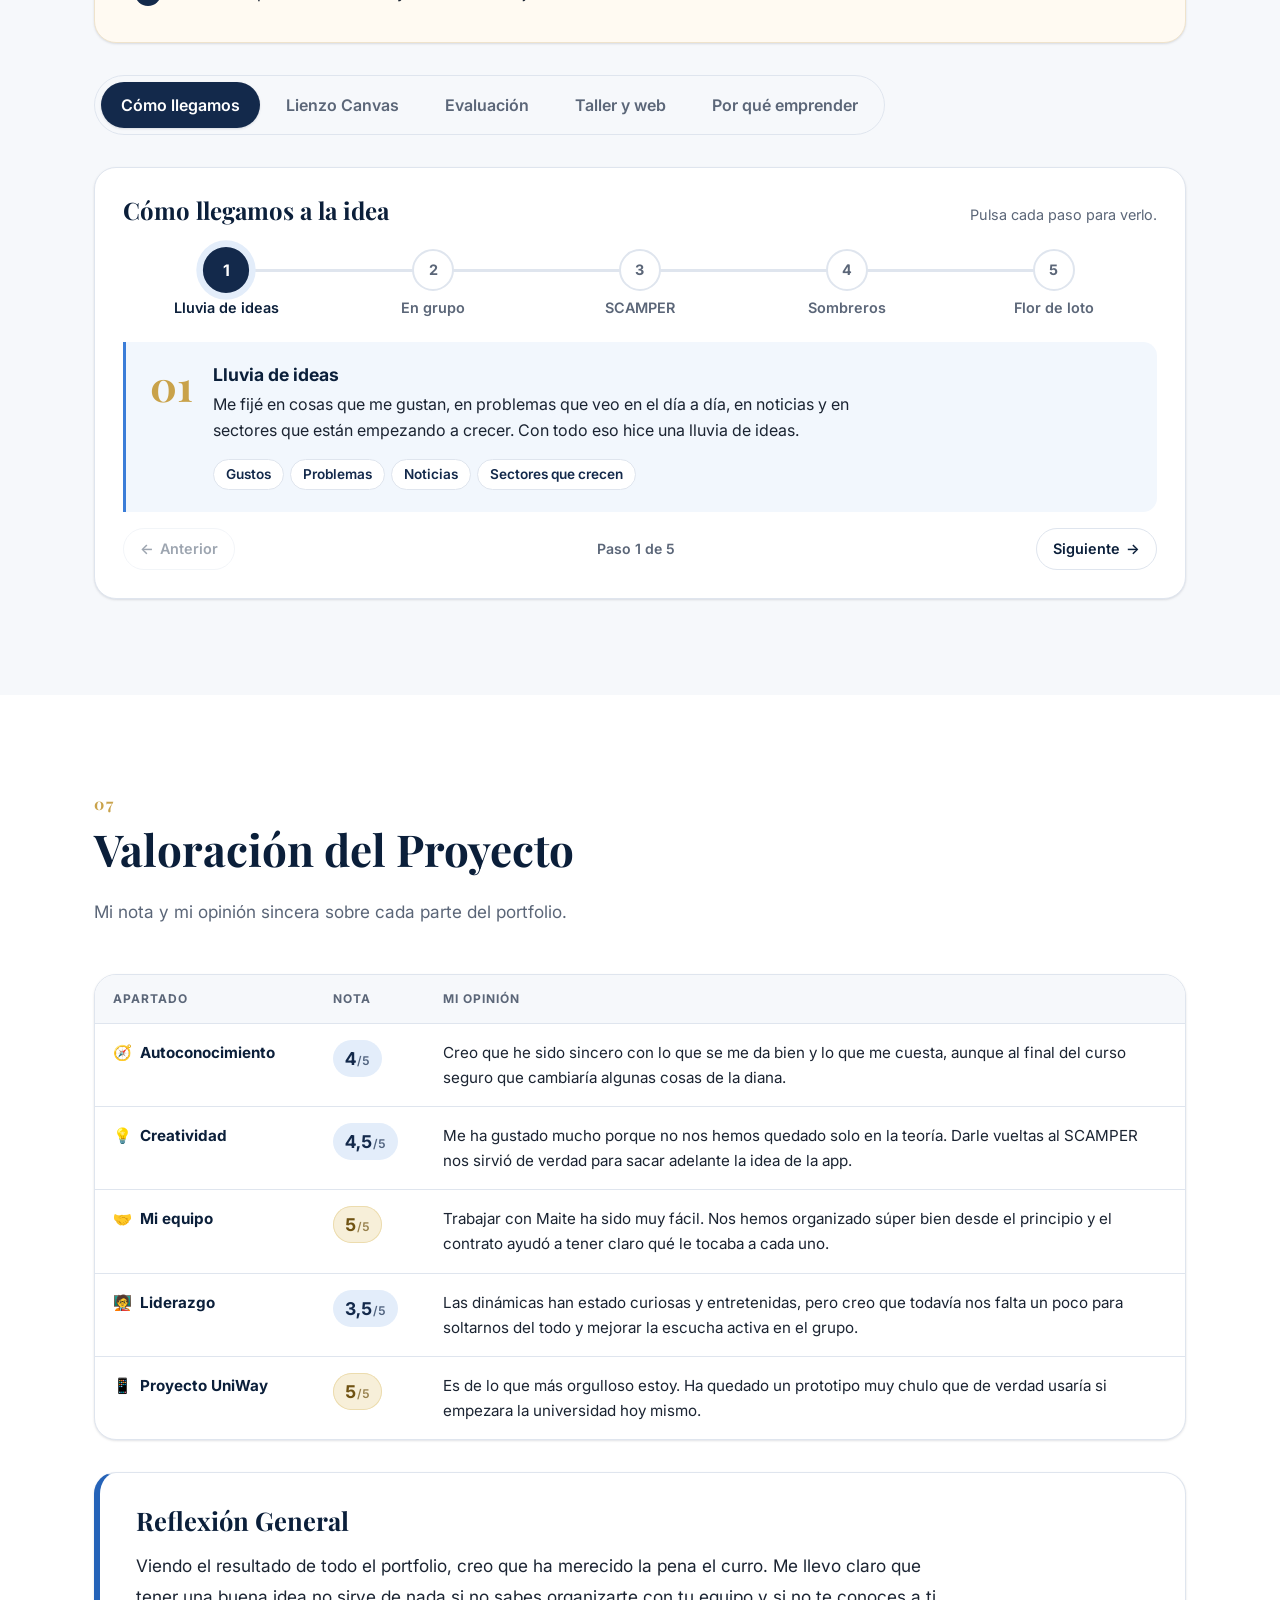
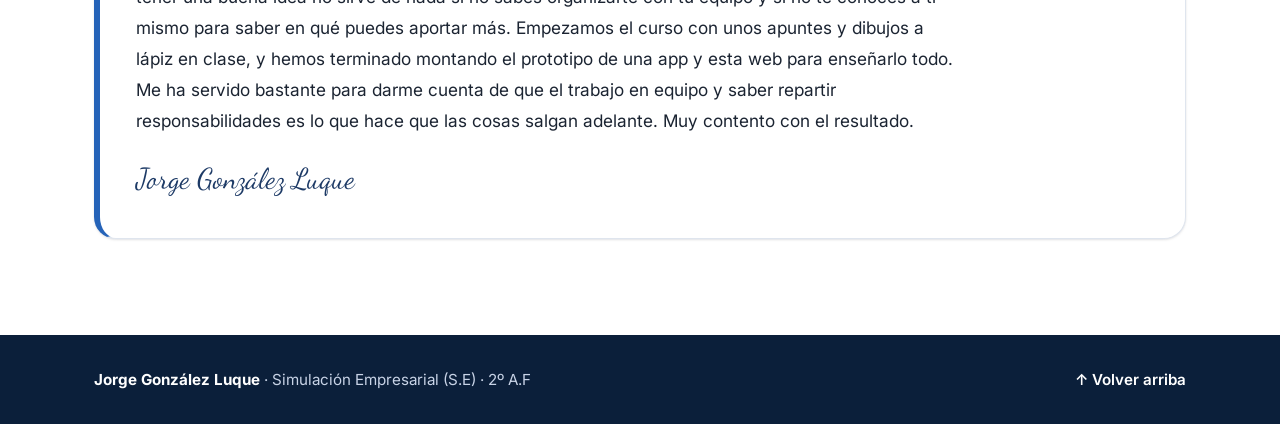
==== commit 8ac19f28: "Rename the shop to Vibra and apply its brand identity - New logo: the sage serif V with a flame insi" ====
--- a/index.html
+++ b/index.html
@@ -752,7 +752,7 @@
         <!-- La idea + vela interactiva -->
         <article class="idea-hero reveal">
           <div class="idea-hero-text">
-            <p class="idea-eyebrow">La idea final</p>
+            <p class="idea-eyebrow">La idea final · Vibra</p>
             <h3>Velas con mensaje oculto</h3>
             <p>Velas de cera vegetal hechas a mano que esconden un mensaje. Cuando la enciendes y la cera se derrite, van saliendo unas letras metálicas que forman una frase: un «te quiero», un «ánimo» antes de un examen o una cita de tu libro favorito.</p>
             <p>Están pensadas sobre todo para lectores, estudiantes y opositores, y para quien quiera hacer un regalo que no sea lo de siempre.</p>
@@ -1051,10 +1051,10 @@
               <div class="browser web-live">
                 <div class="browser-bar" aria-hidden="true">
                   <span class="browser-dots"><i></i><i></i><i></i></span>
-                  <span class="browser-url">chispa · velas hechas a mano</span>
+                  <span class="browser-url">vibra · velas hechas a mano</span>
                 </div>
                 <div class="web-frame" id="web-frame">
-                  <iframe src="tienda/index.html" title="Vista previa de la web de Chispa" loading="lazy" tabindex="-1" aria-hidden="true"></iframe>
+                  <iframe src="tienda/index.html" title="Vista previa de la web de Vibra" loading="lazy" tabindex="-1" aria-hidden="true"></iframe>
                 </div>
                 <a class="web-live-link" href="tienda/index.html" target="_blank" rel="noopener"><span>Abrir la web <span aria-hidden="true">↗</span></span></a>
               </div>
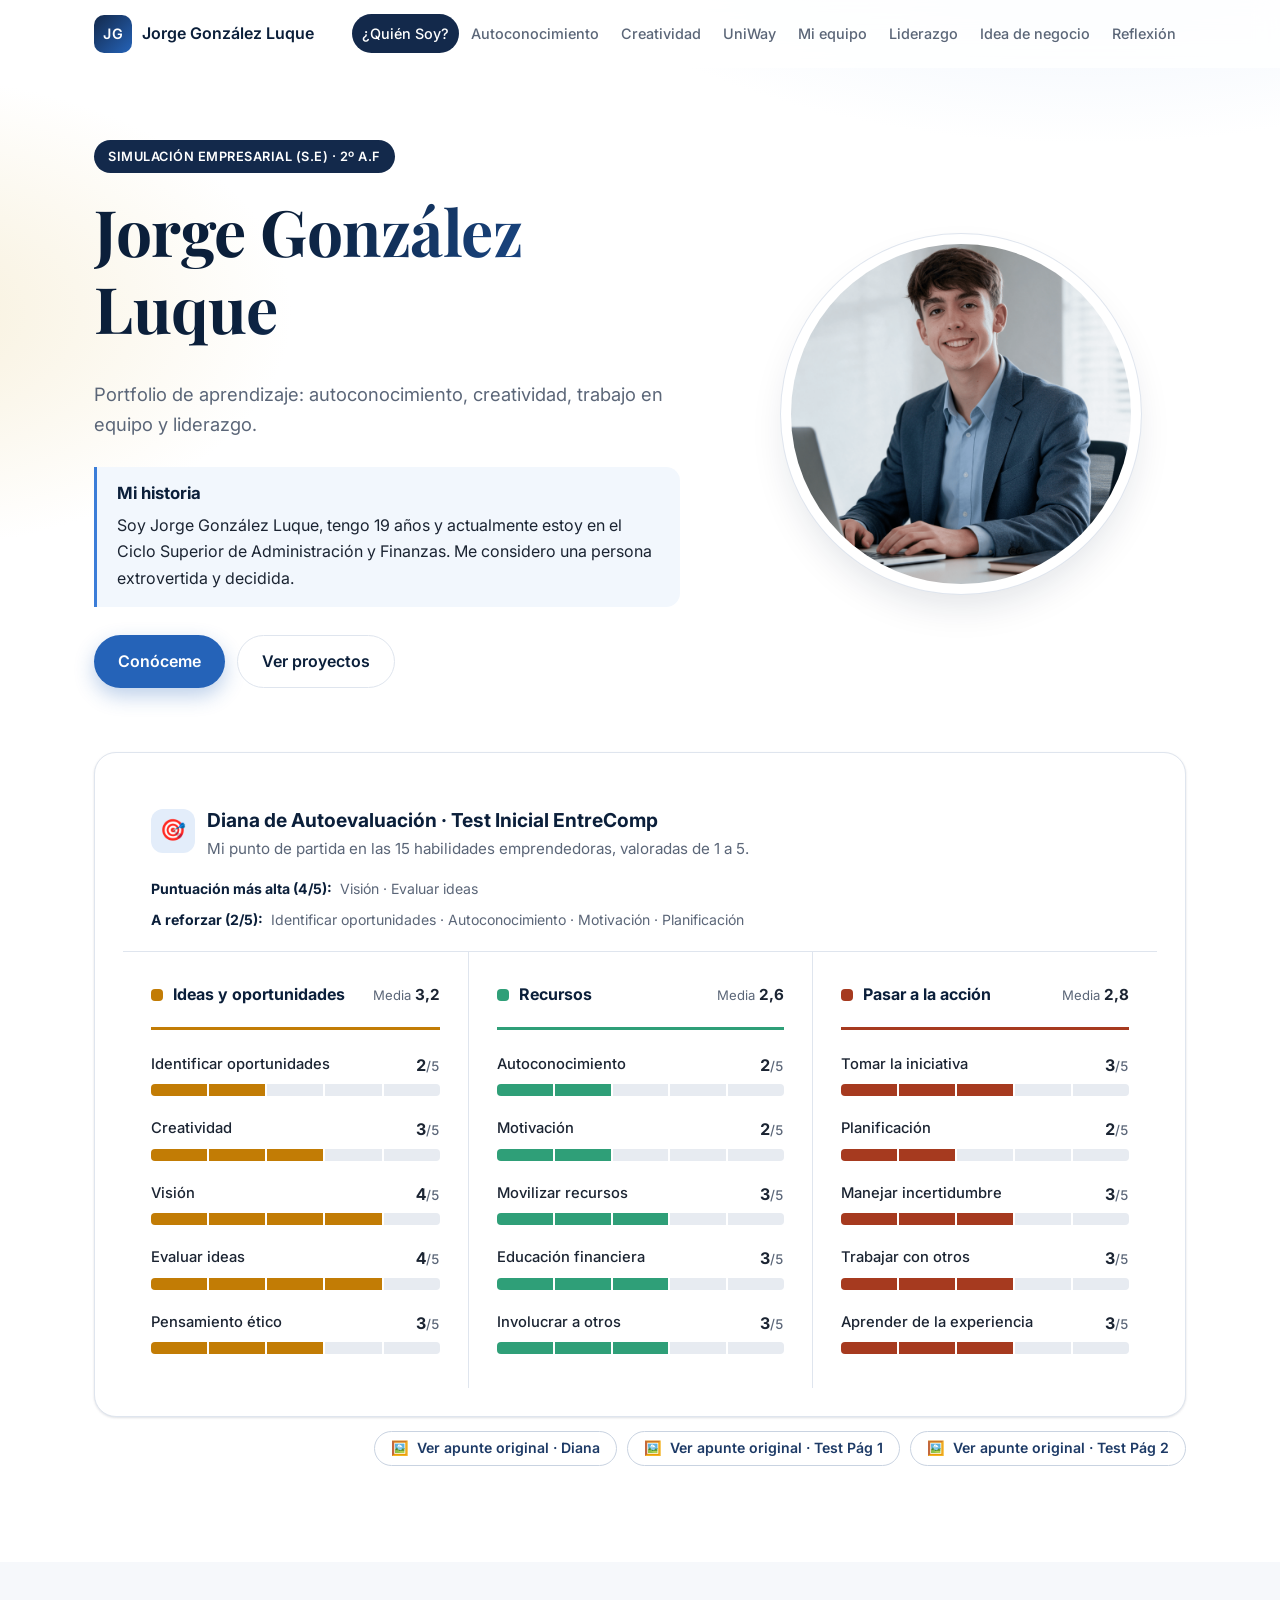
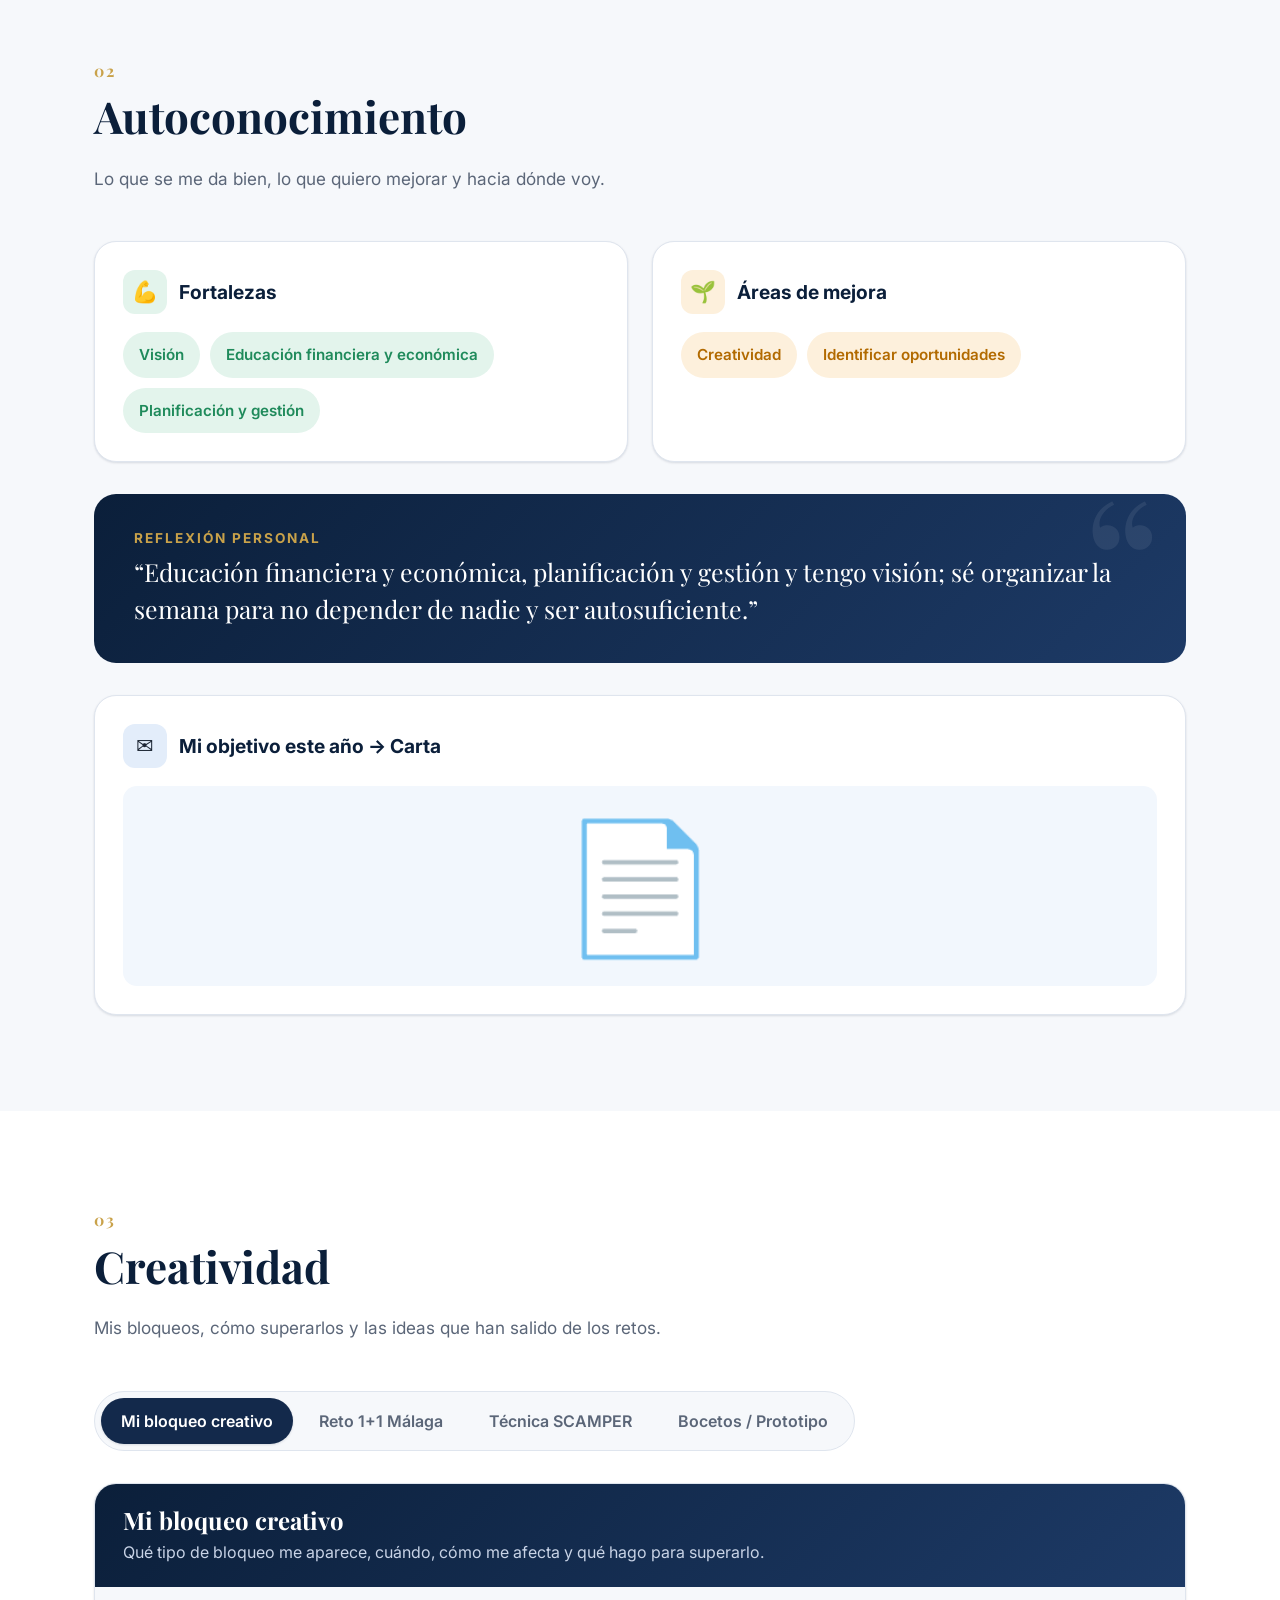
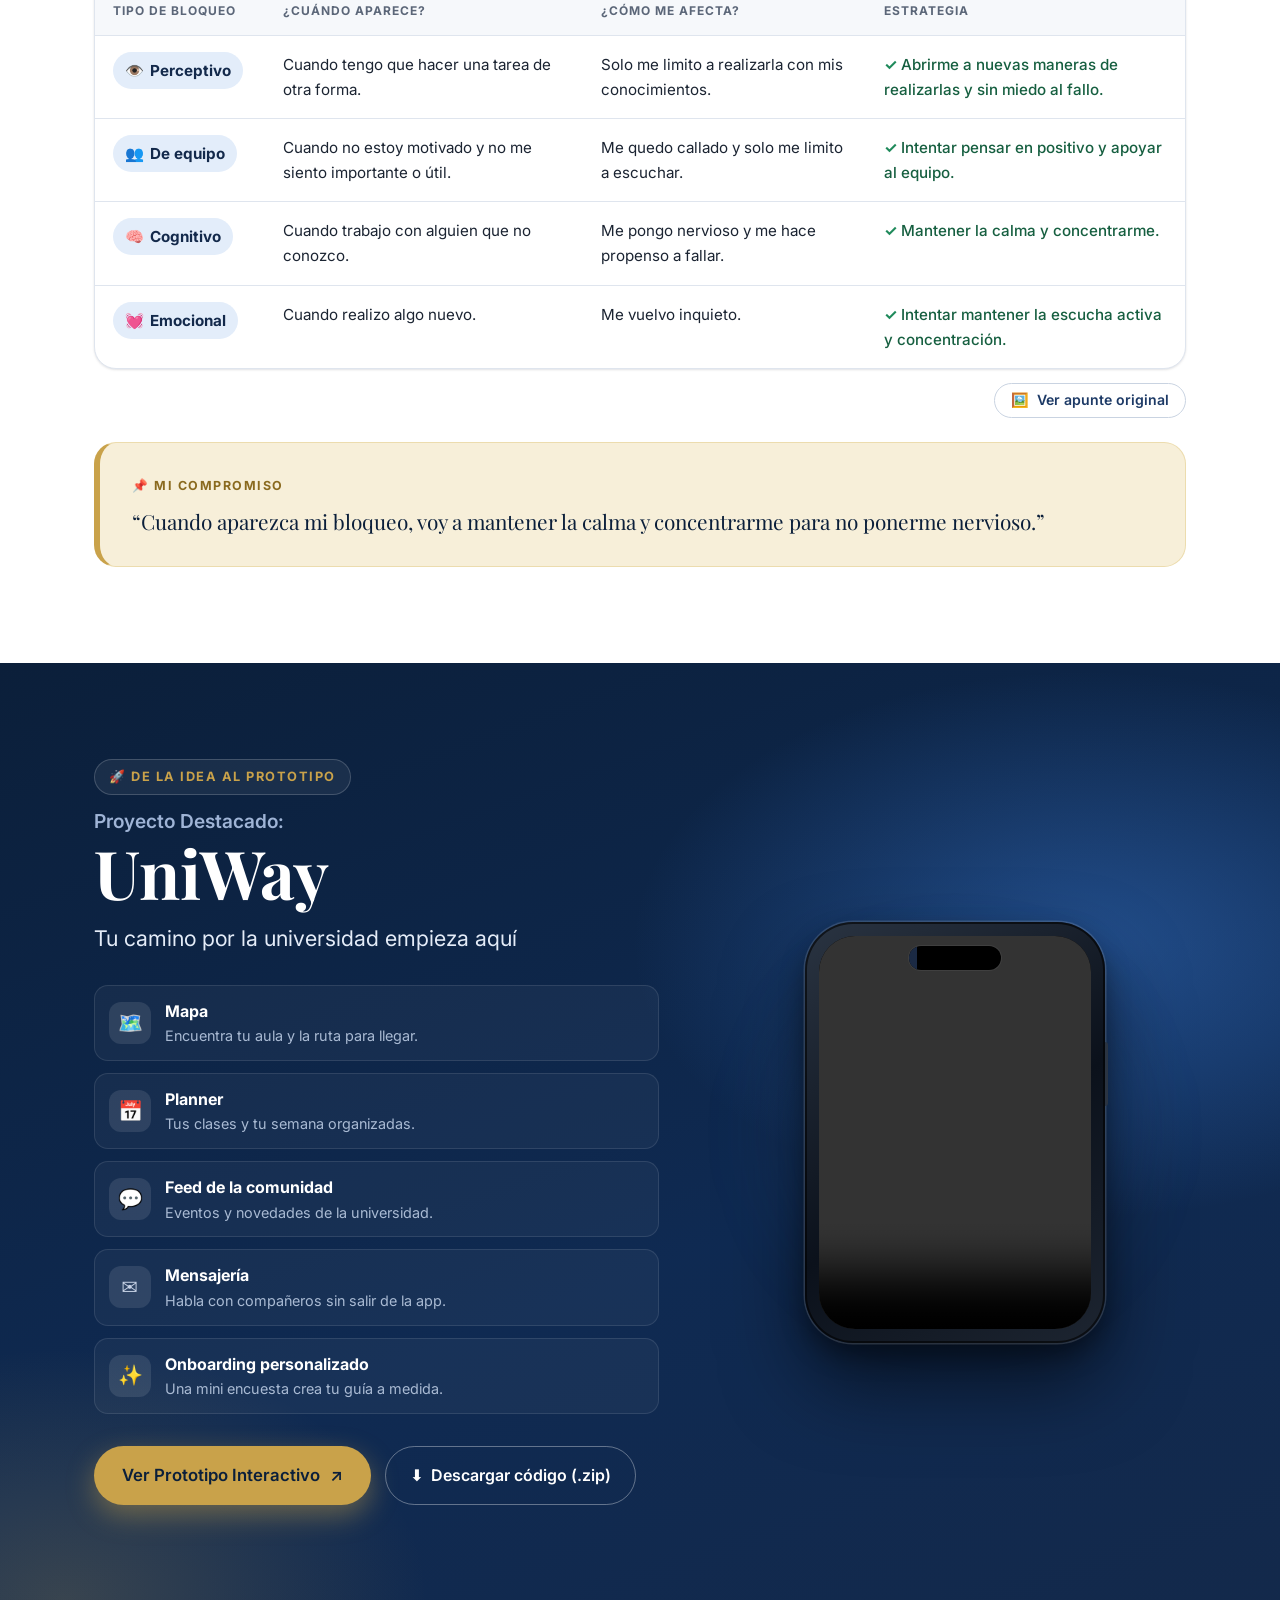
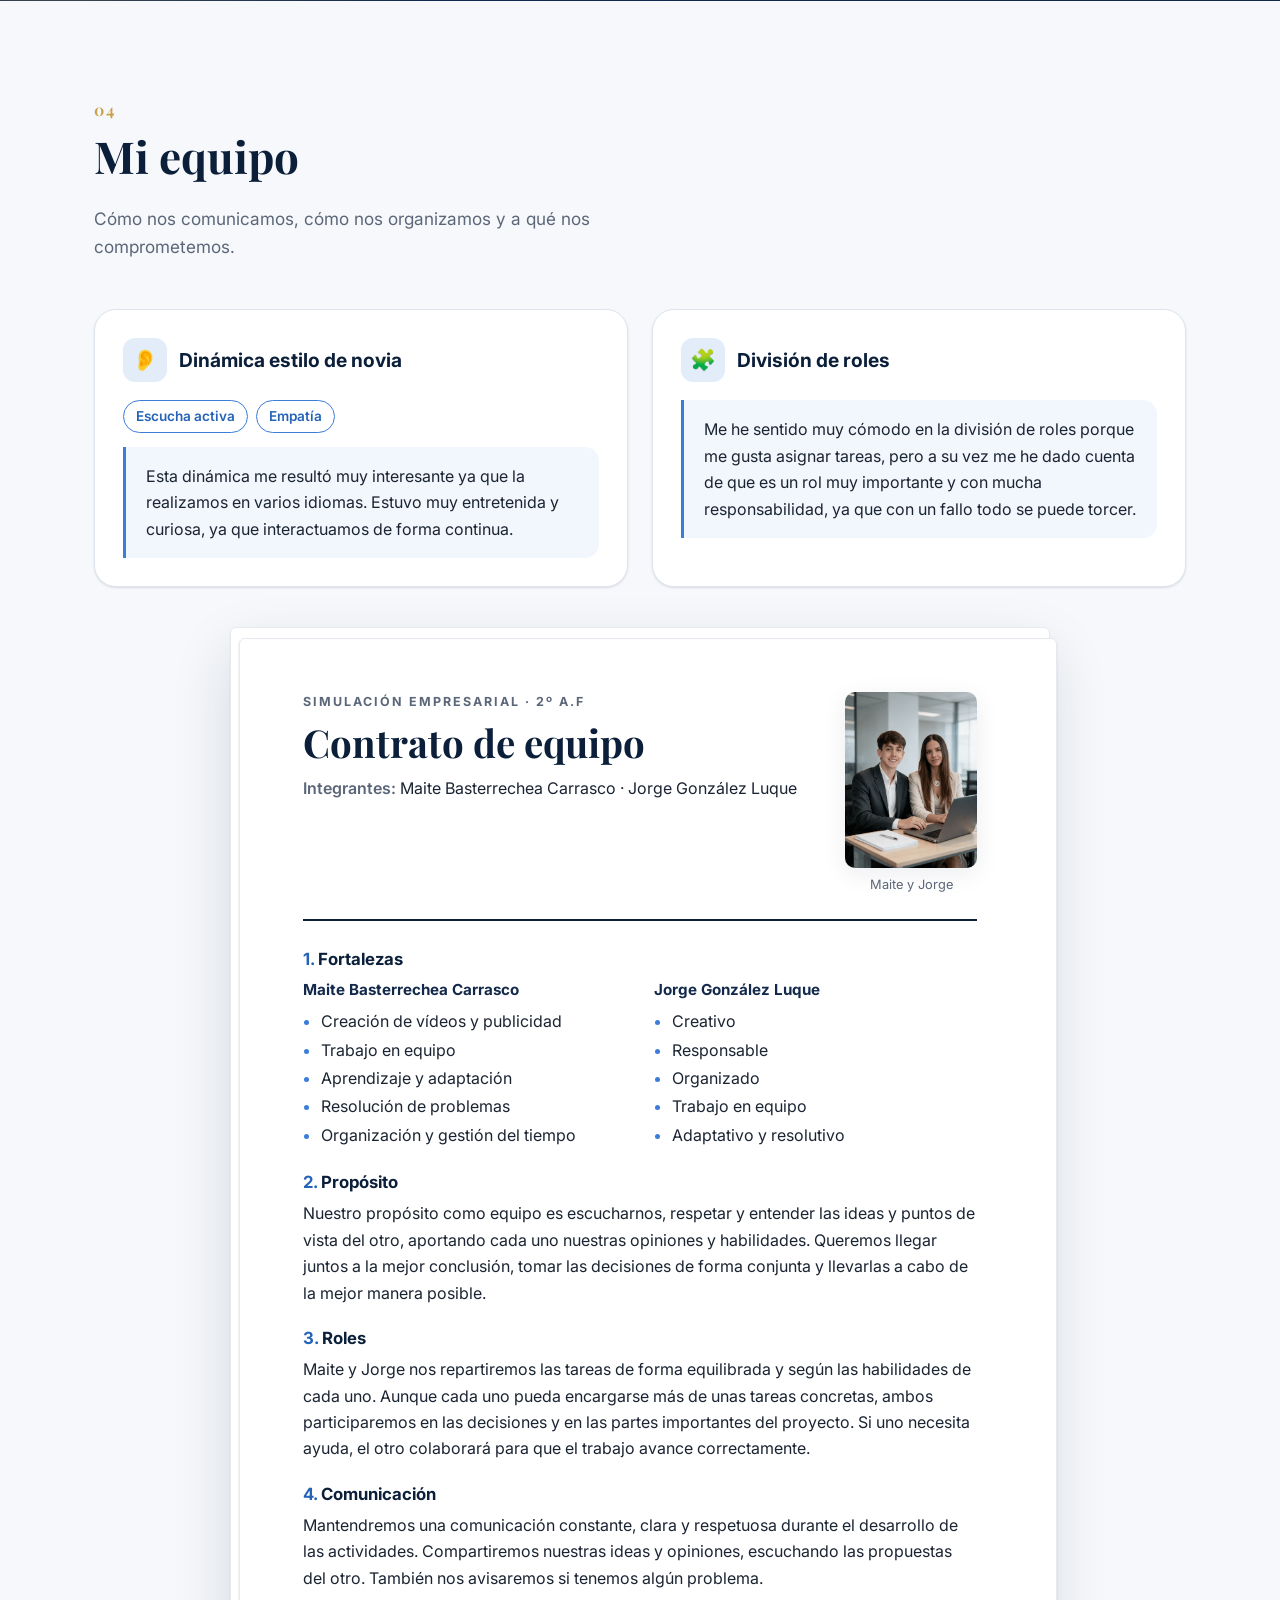
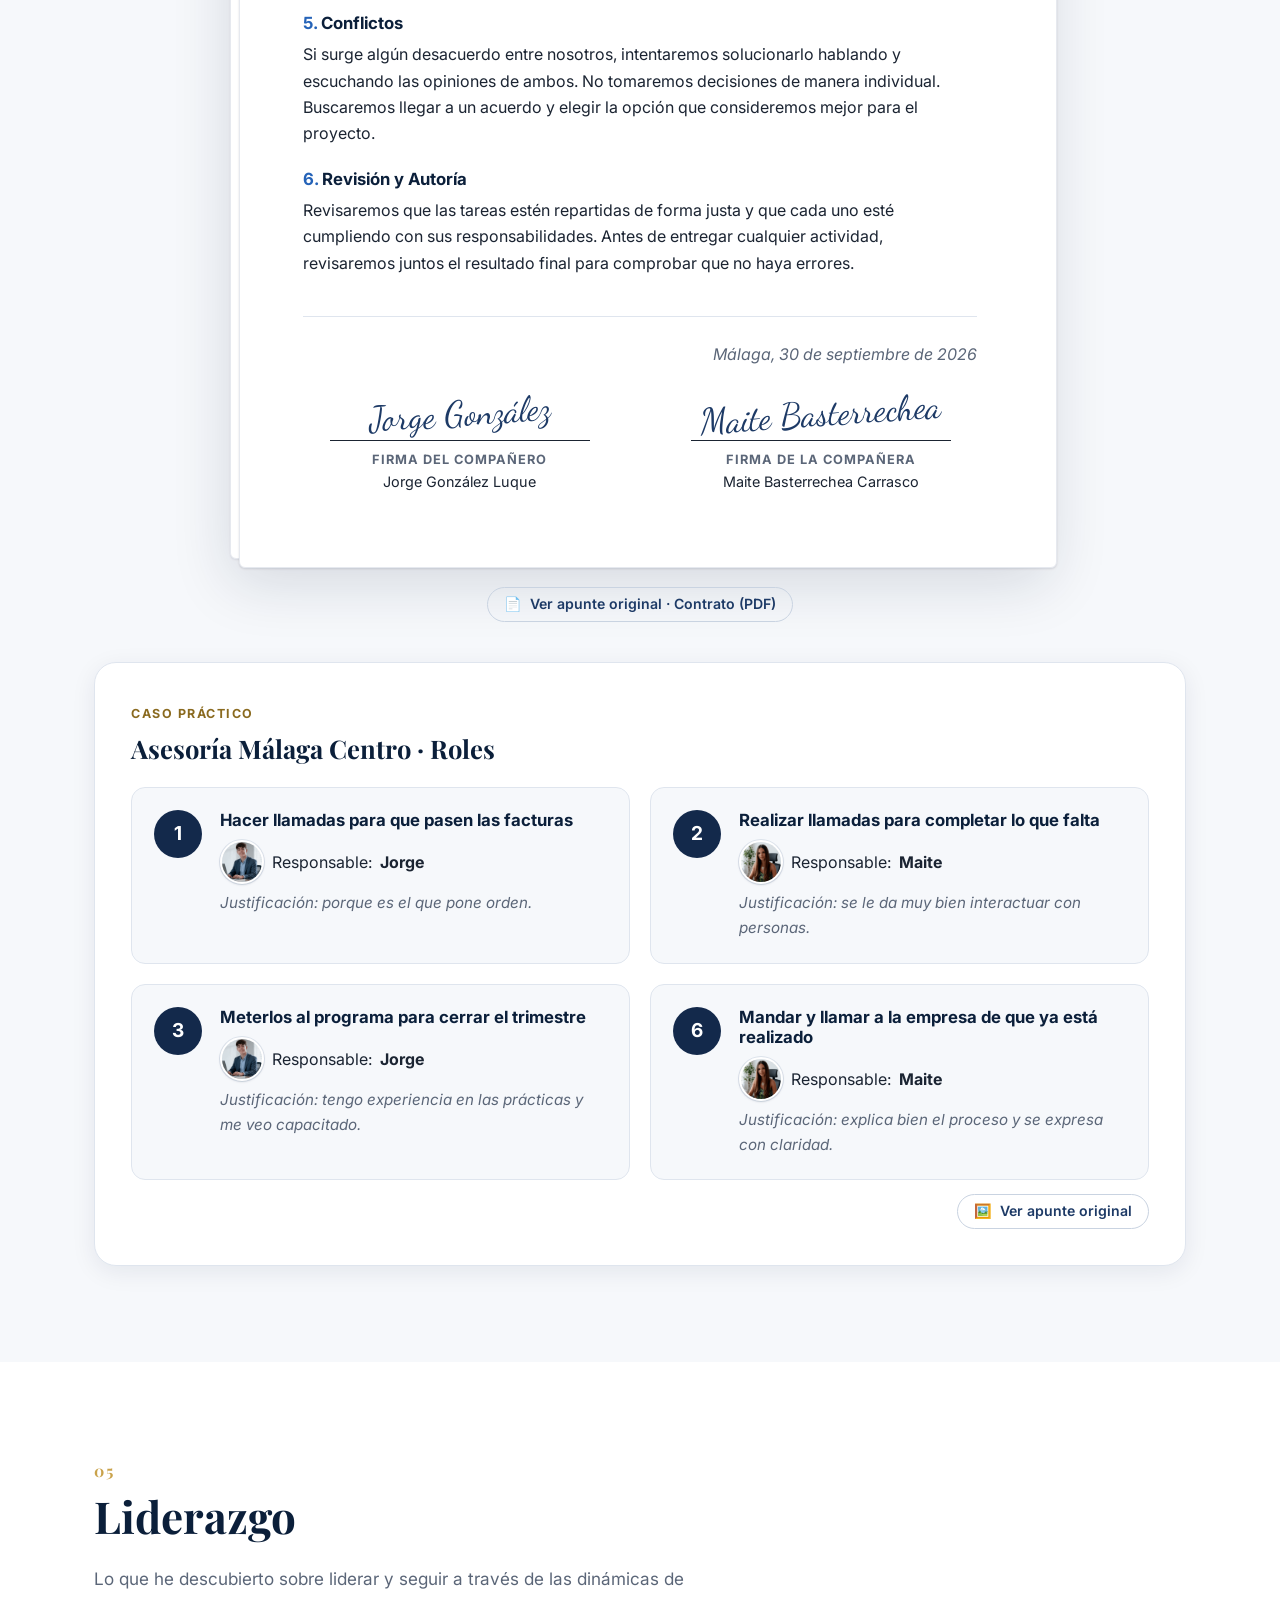
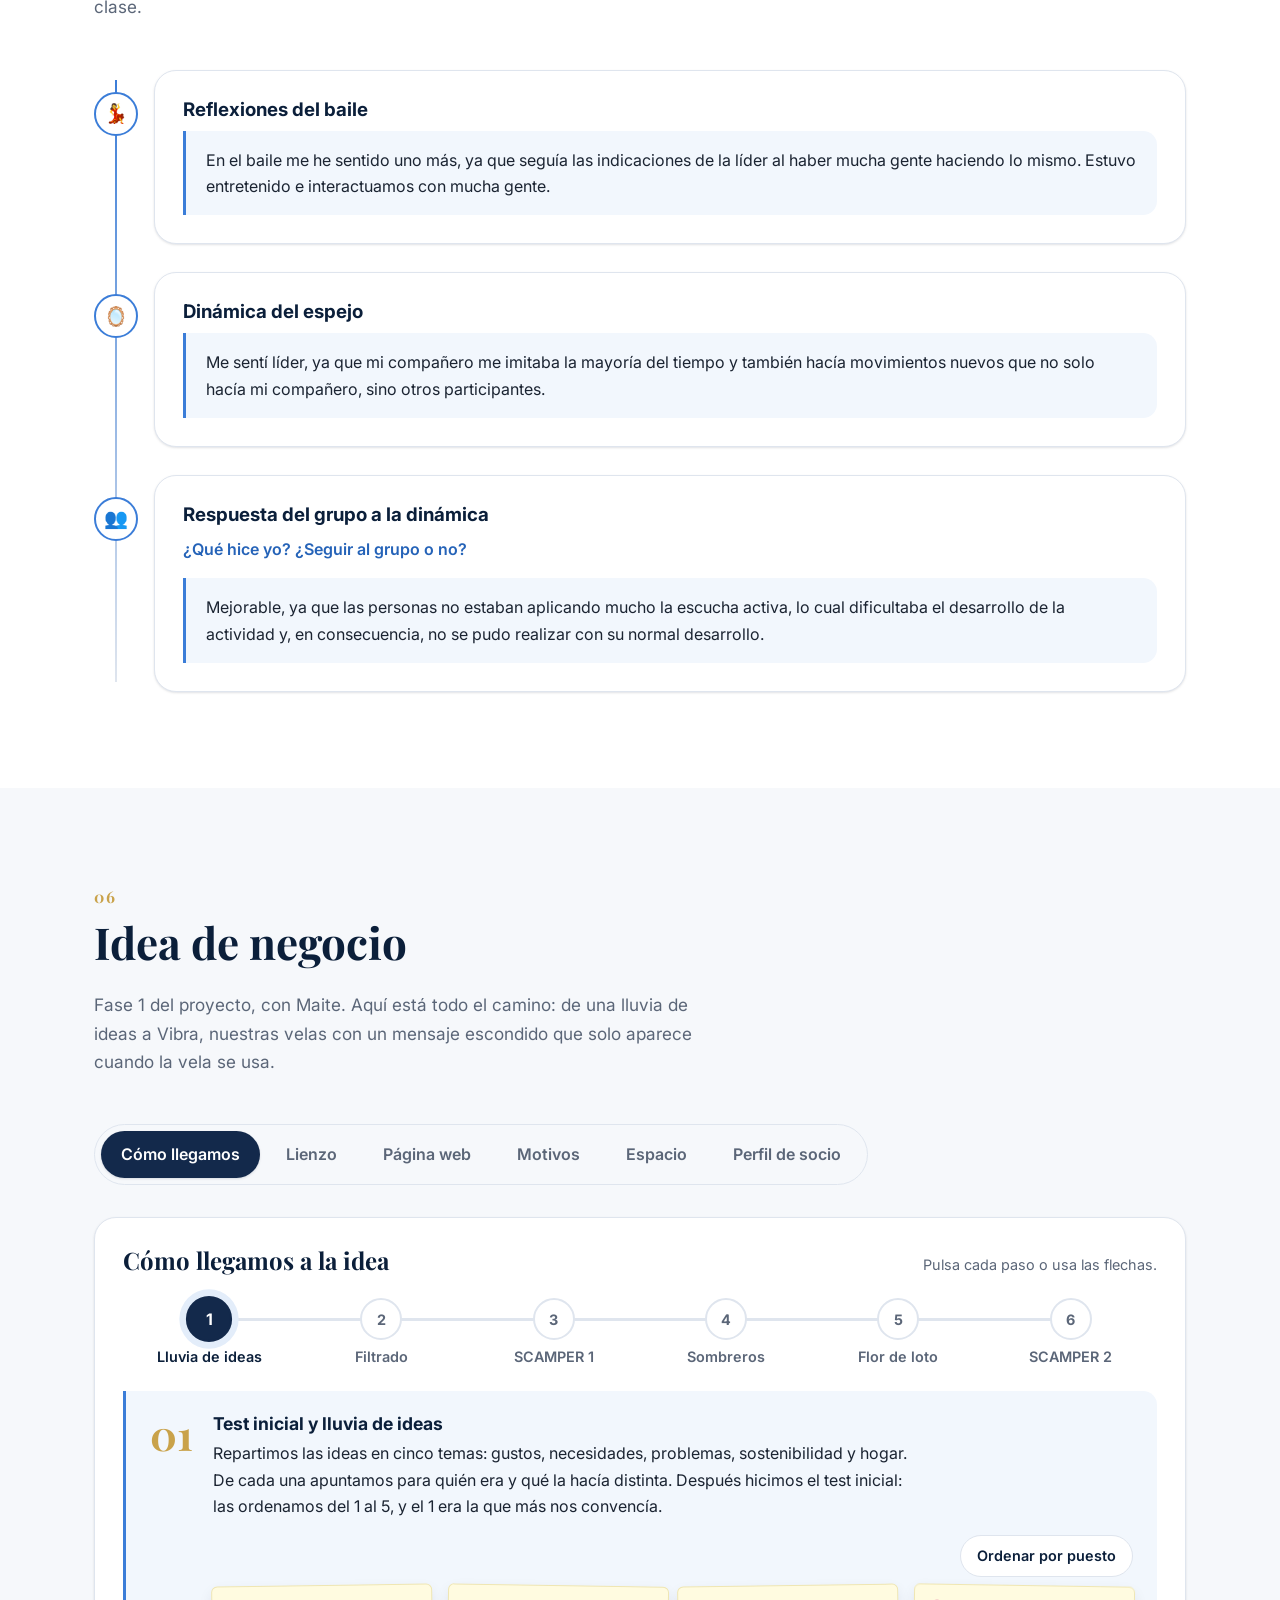
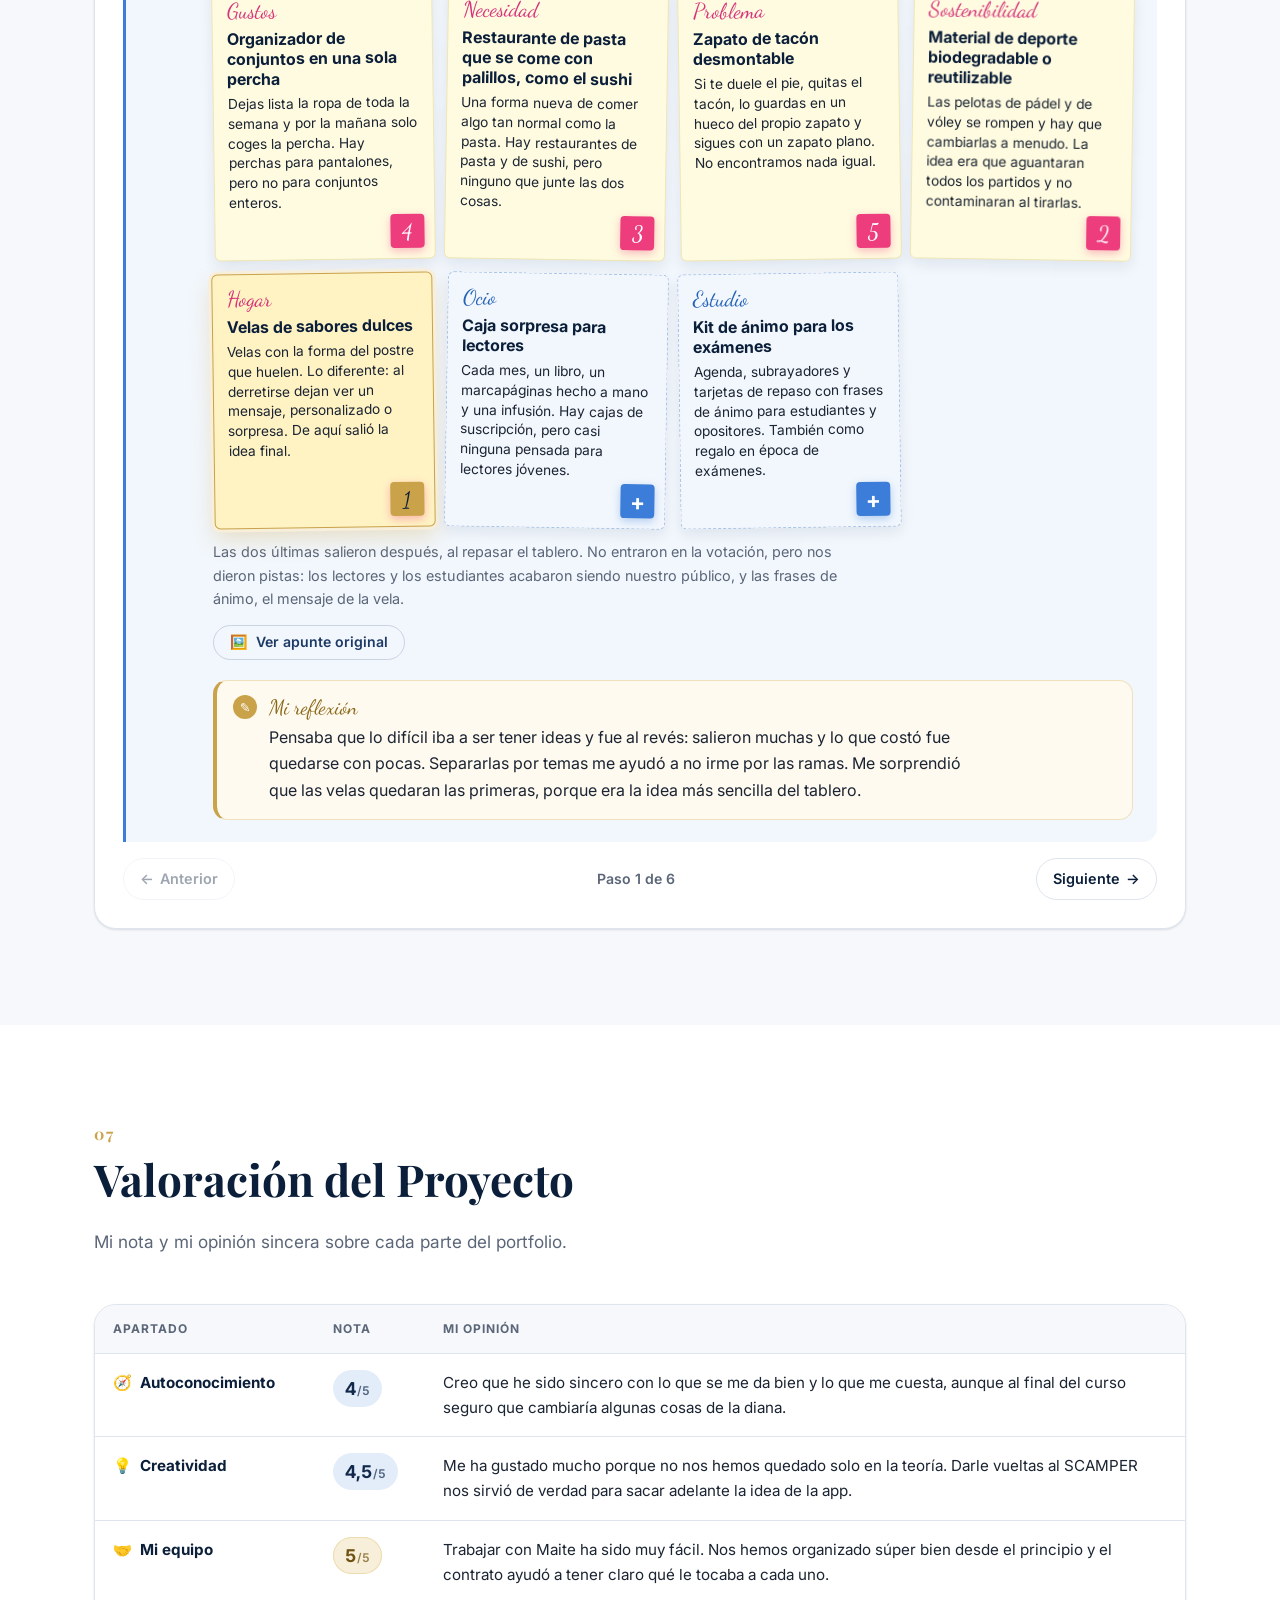
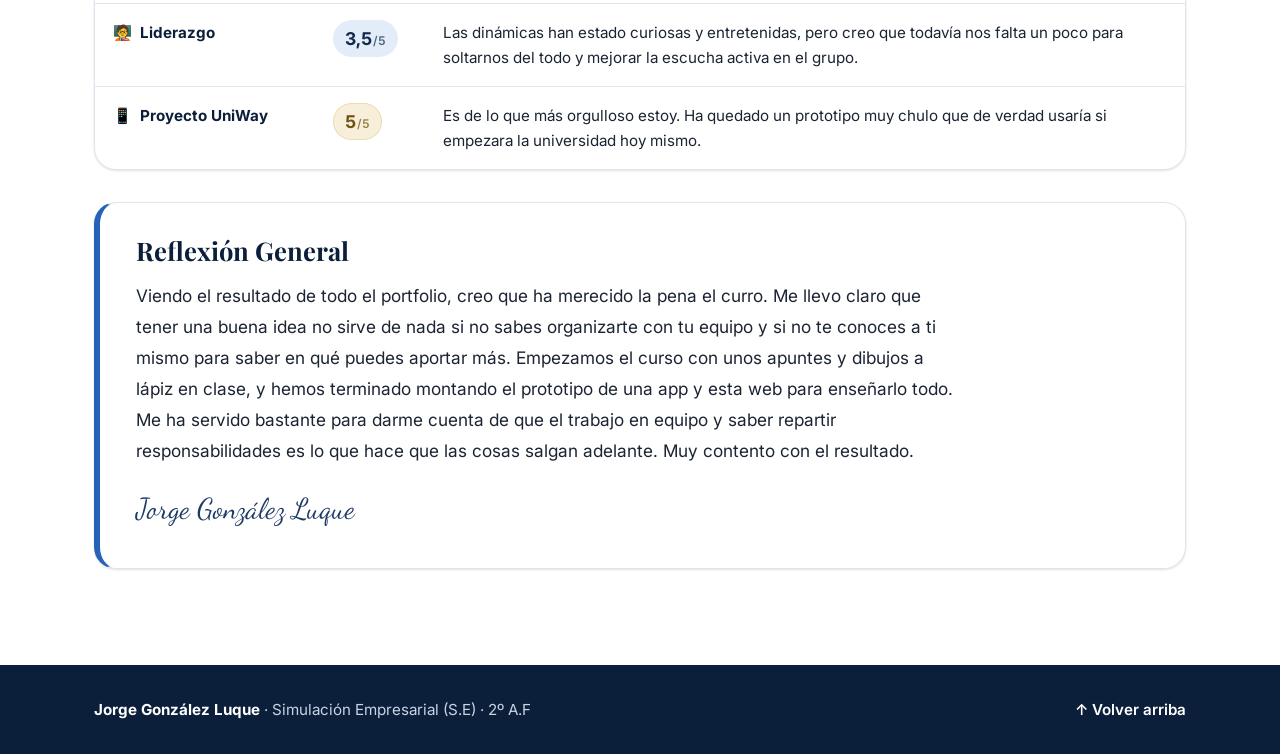
==== commit 90f7864f: "Replace "Idea de negocio" with the Portfolio RA1 content Removes what section 06 had (interactive ca" ====
--- a/index.html
+++ b/index.html
@@ -8,7 +8,7 @@
   <link rel="preconnect" href="https://fonts.googleapis.com">
   <link rel="preconnect" href="https://fonts.gstatic.com" crossorigin>
   <link href="https://fonts.googleapis.com/css2?family=Dancing+Script:wght@600&family=Inter:wght@400;500;600;700&family=Playfair+Display:wght@600;700&display=swap" rel="stylesheet">
-  <link rel="stylesheet" href="css/styles.css?v=13">
+  <link rel="stylesheet" href="css/styles.css?v=14">
   <noscript><style>.reveal { opacity: 1 !important; transform: none !important; }</style></noscript>
 </head>
 <body>
@@ -740,60 +740,23 @@
       </div>
     </section>
 
-    <!-- ============ 6. IDEA DE NEGOCIO (FASE 1 · GRUPAL) ============ -->
+    <!-- ============ 6. IDEA DE NEGOCIO (FASE 1 · RA1) ============ -->
     <section id="idea-negocio" class="section section-alt">
       <div class="container">
         <div class="section-head reveal">
           <span class="section-num">06</span>
           <h2>Idea de negocio</h2>
-          <p>Fase 1 del proyecto, con Maite. Nuestra idea: velas con un mensaje escondido que solo se ve cuando la vela se usa.</p>
-        </div>
-
-        <!-- La idea + vela interactiva -->
-        <article class="idea-hero reveal">
-          <div class="idea-hero-text">
-            <p class="idea-eyebrow">La idea final · Vibra</p>
-            <h3>Velas con mensaje oculto</h3>
-            <p>Velas de cera vegetal hechas a mano que esconden un mensaje. Cuando la enciendes y la cera se derrite, van saliendo unas letras metálicas que forman una frase: un «te quiero», un «ánimo» antes de un examen o una cita de tu libro favorito.</p>
-            <p>Están pensadas sobre todo para lectores, estudiantes y opositores, y para quien quiera hacer un regalo que no sea lo de siempre.</p>
-            <h4>Cómo funciona</h4>
-            <ol class="how-list">
-              <li>Ponemos las letras (cuentas metálicas que aguantan el calor) bajo una capa fina de cera.</li>
-              <li>Al encenderla, en unos 30-45 minutos la cera se vuelve líquida y transparente.</li>
-              <li>Las letras aparecen una a una y se lee el mensaje.</li>
-            </ol>
-          </div>
-
-          <div class="candle-demo">
-            <div class="candle" id="candle" data-state="off">
-              <span class="candle-glow" aria-hidden="true"></span>
-              <div class="candle-jar" aria-hidden="true">
-                <div class="candle-wax">
-                  <div class="candle-pool">
-                    <span class="candle-wick"></span>
-                    <span class="candle-flame"></span>
-                    <div class="candle-letters" id="candle-letters"></div>
-                  </div>
-                </div>
-                <span class="candle-label">mensaje oculto</span>
-              </div>
-            </div>
-            <form class="candle-form" id="candle-form" hidden>
-              <label class="sr-only" for="candle-msg">Escribe tu mensaje</label>
-              <input id="candle-msg" type="text" maxlength="12" value="Ánimo" autocomplete="off" spellcheck="false" placeholder="Tu mensaje">
-              <button type="submit" class="candle-btn">Encender</button>
-            </form>
-            <p class="candle-status" id="candle-status" aria-live="polite">Las letras están escondidas bajo la cera.</p>
-          </div>
-        </article>
-
-        <!-- Pestañas de la fase -->
-        <div class="tabs itabs reveal" role="tablist" aria-label="Partes de la fase 1">
+          <p>Fase 1 del proyecto, con Maite. Aquí está todo el camino: de una lluvia de ideas a Vibra, nuestras velas con un mensaje escondido que solo aparece cuando la vela se usa.</p>
+        </div>
+
+        <!-- Pestañas -->
+        <div class="tabs itabs reveal" role="tablist" aria-label="Partes de la idea de negocio">
           <button type="button" class="itab is-active" role="tab" id="itab-camino" aria-controls="ipanel-camino" data-sw-btn="idea" data-key="camino">Cómo llegamos</button>
-          <button type="button" class="itab" role="tab" id="itab-canvas" aria-controls="ipanel-canvas" data-sw-btn="idea" data-key="canvas">Lienzo Canvas</button>
-          <button type="button" class="itab" role="tab" id="itab-evaluacion" aria-controls="ipanel-evaluacion" data-sw-btn="idea" data-key="evaluacion">Evaluación</button>
-          <button type="button" class="itab" role="tab" id="itab-taller" aria-controls="ipanel-taller" data-sw-btn="idea" data-key="taller">Taller y web</button>
-          <button type="button" class="itab" role="tab" id="itab-motivos" aria-controls="ipanel-motivos" data-sw-btn="idea" data-key="motivos">Por qué emprender</button>
+          <button type="button" class="itab" role="tab" id="itab-lienzo" aria-controls="ipanel-lienzo" data-sw-btn="idea" data-key="lienzo">Lienzo</button>
+          <button type="button" class="itab" role="tab" id="itab-web" aria-controls="ipanel-web" data-sw-btn="idea" data-key="web">Página web</button>
+          <button type="button" class="itab" role="tab" id="itab-motivos" aria-controls="ipanel-motivos" data-sw-btn="idea" data-key="motivos">Motivos</button>
+          <button type="button" class="itab" role="tab" id="itab-espacio" aria-controls="ipanel-espacio" data-sw-btn="idea" data-key="espacio">Espacio</button>
+          <button type="button" class="itab" role="tab" id="itab-socio" aria-controls="ipanel-socio" data-sw-btn="idea" data-key="socio">Perfil de socio</button>
         </div>
 
         <!-- 1. Cómo llegamos a la idea -->
@@ -801,100 +764,197 @@
           <article class="card idea-card">
             <header class="idea-card-head">
               <h3>Cómo llegamos a la idea</h3>
-              <p class="idea-hint">Pulsa cada paso para verlo.</p>
+              <p class="idea-hint">Pulsa cada paso o usa las flechas.</p>
             </header>
 
-            <div class="steps" id="idea-steps" role="tablist" aria-label="Pasos para llegar a la idea">
+            <div class="steps" id="idea-steps" role="tablist" aria-label="Pasos para llegar a la idea" style="--n: 6">
               <button type="button" class="step-btn" role="tab" id="pasobtn-1" aria-controls="paso-1"><span class="step-dot">1</span><span class="step-label">Lluvia de ideas</span></button>
-              <button type="button" class="step-btn" role="tab" id="pasobtn-2" aria-controls="paso-2"><span class="step-dot">2</span><span class="step-label">En grupo</span></button>
-              <button type="button" class="step-btn" role="tab" id="pasobtn-3" aria-controls="paso-3"><span class="step-dot">3</span><span class="step-label">SCAMPER</span></button>
+              <button type="button" class="step-btn" role="tab" id="pasobtn-2" aria-controls="paso-2"><span class="step-dot">2</span><span class="step-label">Filtrado</span></button>
+              <button type="button" class="step-btn" role="tab" id="pasobtn-3" aria-controls="paso-3"><span class="step-dot">3</span><span class="step-label">SCAMPER 1</span></button>
               <button type="button" class="step-btn" role="tab" id="pasobtn-4" aria-controls="paso-4"><span class="step-dot">4</span><span class="step-label">Sombreros</span></button>
               <button type="button" class="step-btn" role="tab" id="pasobtn-5" aria-controls="paso-5"><span class="step-dot">5</span><span class="step-label">Flor de loto</span></button>
+              <button type="button" class="step-btn" role="tab" id="pasobtn-6" aria-controls="paso-6"><span class="step-dot">6</span><span class="step-label">SCAMPER 2</span></button>
             </div>
 
             <div class="step-panels">
+              <!-- Paso 1 -->
               <div class="step-panel" id="paso-1" role="tabpanel" aria-labelledby="pasobtn-1">
                 <span class="step-panel-num" aria-hidden="true">01</span>
-                <div>
-                  <h4>Lluvia de ideas</h4>
-                  <p>Me fijé en cosas que me gustan, en problemas que veo en el día a día, en noticias y en sectores que están empezando a crecer. Con todo eso hice una lluvia de ideas.</p>
-                  <ul class="step-tags" aria-label="De dónde saqué las ideas">
-                    <li>Gustos</li><li>Problemas</li><li>Noticias</li><li>Sectores que crecen</li>
+                <div class="step-wide">
+                  <h4>Test inicial y lluvia de ideas</h4>
+                  <p>Repartimos las ideas en cinco temas: gustos, necesidades, problemas, sostenibilidad y hogar. De cada una apuntamos para quién era y qué la hacía distinta. Después hicimos el test inicial: las ordenamos del 1 al 5, y el 1 era la que más nos convencía.</p>
+                  <div class="brain-tools">
+                    <button type="button" class="step-link brain-sort" id="brain-sort" aria-pressed="false">Ordenar por puesto</button>
+                  </div>
+                  <ul class="brain" id="brain">
+                    <li class="brain-card" data-rank="4">
+                      <span class="brain-cat">Gustos</span>
+                      <strong>Organizador de conjuntos en una sola percha</strong>
+                      <p>Dejas lista la ropa de toda la semana y por la mañana solo coges la percha. Hay perchas para pantalones, pero no para conjuntos enteros.</p>
+                      <span class="brain-rank" aria-label="Puesto 4">4</span>
+                    </li>
+                    <li class="brain-card" data-rank="3">
+                      <span class="brain-cat">Necesidad</span>
+                      <strong>Restaurante de pasta que se come con palillos, como el sushi</strong>
+                      <p>Una forma nueva de comer algo tan normal como la pasta. Hay restaurantes de pasta y de sushi, pero ninguno que junte las dos cosas.</p>
+                      <span class="brain-rank" aria-label="Puesto 3">3</span>
+                    </li>
+                    <li class="brain-card" data-rank="5">
+                      <span class="brain-cat">Problema</span>
+                      <strong>Zapato de tacón desmontable</strong>
+                      <p>Si te duele el pie, quitas el tacón, lo guardas en un hueco del propio zapato y sigues con un zapato plano. No encontramos nada igual.</p>
+                      <span class="brain-rank" aria-label="Puesto 5">5</span>
+                    </li>
+                    <li class="brain-card" data-rank="2">
+                      <span class="brain-cat">Sostenibilidad</span>
+                      <strong>Material de deporte biodegradable o reutilizable</strong>
+                      <p>Las pelotas de pádel y de vóley se rompen y hay que cambiarlas a menudo. La idea era que aguantaran todos los partidos y no contaminaran al tirarlas.</p>
+                      <span class="brain-rank" aria-label="Puesto 2">2</span>
+                    </li>
+                    <li class="brain-card is-winner" data-rank="1">
+                      <span class="brain-cat">Hogar</span>
+                      <strong>Velas de sabores dulces</strong>
+                      <p>Velas con la forma del postre que huelen. Lo diferente: al derretirse dejan ver un mensaje, personalizado o sorpresa. De aquí salió la idea final.</p>
+                      <span class="brain-rank" aria-label="Puesto 1">1</span>
+                    </li>
+                    <li class="brain-card brain-card--extra" data-rank="6">
+                      <span class="brain-cat">Ocio</span>
+                      <strong>Caja sorpresa para lectores</strong>
+                      <p>Cada mes, un libro, un marcapáginas hecho a mano y una infusión. Hay cajas de suscripción, pero casi ninguna pensada para lectores jóvenes.</p>
+                      <span class="brain-rank brain-rank--extra" aria-label="Idea extra">+</span>
+                    </li>
+                    <li class="brain-card brain-card--extra" data-rank="7">
+                      <span class="brain-cat">Estudio</span>
+                      <strong>Kit de ánimo para los exámenes</strong>
+                      <p>Agenda, subrayadores y tarjetas de repaso con frases de ánimo para estudiantes y opositores. También como regalo en época de exámenes.</p>
+                      <span class="brain-rank brain-rank--extra" aria-label="Idea extra">+</span>
+                    </li>
                   </ul>
-                </div>
-              </div>
-
+                  <p class="brain-note">Las dos últimas salieron después, al repasar el tablero. No entraron en la votación, pero nos dieron pistas: los lectores y los estudiantes acabaron siendo nuestro público, y las frases de ánimo, el mensaje de la vela.</p>
+                  <div class="source-links source-links--left">
+                    <a class="btn-source" href="assets/img/ra1-brainstorming.jpg" target="_blank" rel="noopener"><span aria-hidden="true">🖼️</span> Ver apunte original</a>
+                  </div>
+                  <aside class="reflexion">
+                    <p class="reflexion-title">Mi reflexión</p>
+                    <p>Pensaba que lo difícil iba a ser tener ideas y fue al revés: salieron muchas y lo que costó fue quedarse con pocas. Separarlas por temas me ayudó a no irme por las ramas. Me sorprendió que las velas quedaran las primeras, porque era la idea más sencilla del tablero.</p>
+                  </aside>
+                </div>
+              </div>
+
+              <!-- Paso 2 -->
               <div class="step-panel" id="paso-2" role="tabpanel" aria-labelledby="pasobtn-2">
                 <span class="step-panel-num" aria-hidden="true">02</span>
-                <div>
-                  <h4>En grupo</h4>
-                  <p>Después presenté las ideas al grupo y entre todos salió alguna más.</p>
-                </div>
-              </div>
-
+                <div class="step-wide">
+                  <h4>Filtrado de ideas</h4>
+                  <p>Las cuatro primeras pasaron por la matriz de filtrado: 22 preguntas sobre el mercado, lo que aporta la idea, si se puede fabricar, la parte legal, los números y el equipo. Cada pregunta va del 1 (muy débil) al 5 (muy sólida), hasta 110 puntos.</p>
+                  <div class="seg filt-tabs" role="group" aria-label="Qué puntuación ver">
+                    <button type="button" class="seg-btn is-active" data-filt="total" aria-pressed="true">Total</button>
+                    <button type="button" class="seg-btn" data-filt="0" aria-pressed="false">Mercado</button>
+                    <button type="button" class="seg-btn" data-filt="1" aria-pressed="false">Valor</button>
+                    <button type="button" class="seg-btn" data-filt="2" aria-pressed="false">Técnica</button>
+                    <button type="button" class="seg-btn" data-filt="3" aria-pressed="false">Legal</button>
+                    <button type="button" class="seg-btn" data-filt="4" aria-pressed="false">Números</button>
+                    <button type="button" class="seg-btn" data-filt="5" aria-pressed="false">Equipo e impacto</button>
+                  </div>
+                  <ul class="filt" id="filt">
+                    <li class="filt-row" data-s="17,17,14,12,16,11"><span class="filt-name">Organizador de perchas</span><span class="filt-bar"><i></i></span><span class="filt-num">87</span></li>
+                    <li class="filt-row" data-s="17,13,9,8,11,10"><span class="filt-name">Restaurante de pasta y sushi</span><span class="filt-bar"><i></i></span><span class="filt-num">68</span></li>
+                    <li class="filt-row" data-s="18,15,9,10,13,11"><span class="filt-name">Material de deporte biodegradable</span><span class="filt-bar"><i></i></span><span class="filt-num">76</span></li>
+                    <li class="filt-row is-winner" data-s="17,18,14,12,17,11"><span class="filt-name">Velas de olores y mensaje <em class="filt-badge">Elegida</em></span><span class="filt-bar"><i></i></span><span class="filt-num">89</span></li>
+                  </ul>
+                  <div class="filt-scale" id="filt-scale" aria-hidden="true">
+                    <span class="filt-scale-bar"><i style="--w: 54.5">Aparcar</i><i style="--w: 13.6">Investigar</i><i style="--w: 13.6">Avanzar</i><i style="--w: 18.3">Validar ya</i></span>
+                  </div>
+                  <p class="filt-max" id="filt-max" aria-live="polite">Puntuación total, sobre 110. Menos de 60: aparcar · 60-74: investigar o pivotar · 75-89: avanzar corrigiendo debilidades · 90-110: validar ya.</p>
+                  <div class="filt-decision">
+                    <p><strong>Decisión:</strong> las velas pasan a investigación y validación. Ganaron por solo dos puntos al organizador de perchas, pero eran las que más valor aportaban y por las que la gente sí pagaría.</p>
+                    <p><strong>Primer dato que comprobar:</strong> si hay demanda de verdad y cuánto pagaría alguien por una vela aromática personalizada para regalar en un cumpleaños, un aniversario u otra ocasión especial.</p>
+                  </div>
+                  <div class="source-links source-links--left">
+                    <a class="btn-source" href="assets/img/ra1-filtrado-1.png" target="_blank" rel="noopener"><span aria-hidden="true">🖼️</span> Ver página 1</a>
+                    <a class="btn-source" href="assets/img/ra1-filtrado-2.png" target="_blank" rel="noopener"><span aria-hidden="true">🖼️</span> Ver página 2</a>
+                  </div>
+                  <aside class="reflexion">
+                    <p class="reflexion-title">Mi reflexión</p>
+                    <p>La matriz me obligó a mirar las ideas con números y no solo con ganas. El organizador de perchas se quedó a dos puntos, así que no fue una victoria clara. Donde más dudé fue en la parte legal, porque casi no sabíamos nada, y eso me enseñó lo que nos tocaba investigar.</p>
+                  </aside>
+                </div>
+              </div>
+
+              <!-- Paso 3 -->
               <div class="step-panel" id="paso-3" role="tabpanel" aria-labelledby="pasobtn-3">
                 <span class="step-panel-num" aria-hidden="true">03</span>
-                <div>
-                  <h4>4 ideas y SCAMPER</h4>
-                  <p>Me quedé con cuatro y las pasé por la ficha de filtrado. Con la de la tienda de velas hice el SCAMPER:</p>
+                <div class="step-wide">
+                  <h4>SCAMPER 1: la tienda de velas</h4>
+                  <p>Con las velas elegidas hicimos el primer SCAMPER. Todavía era una tienda con muchas colecciones, y las preguntas nos ayudaron a ver qué sobraba.</p>
                   <ul class="mini-scamper">
-                    <li><b class="ms-s">S</b><span><strong>Sustituir:</strong> en vez de envases de cristal, tazas o cuencos que se puedan reutilizar.</span></li>
-                    <li><b class="ms-c">C</b><span><strong>Combinar:</strong> vela + signo del zodiaco + gema de cera = «la vela de tu signo».</span></li>
-                    <li><b class="ms-a">A</b><span><strong>Adaptar:</strong> llevar las tendencias de repostería de TikTok a las velas.</span></li>
+                    <li><b class="ms-s">S</b><span><strong>Sustituir:</strong> cambiar los envases de cristal por tazas o cuencos que se puedan reutilizar.</span></li>
+                    <li><b class="ms-c">C</b><span><strong>Combinar:</strong> juntar vela, zodiaco y una gema de cera en «la vela de tu signo».</span></li>
+                    <li><b class="ms-a">A</b><span><strong>Adaptar:</strong> llevar a las velas las tendencias de repostería que se ven en TikTok.</span></li>
                     <li><b class="ms-m">M</b><span><strong>Modificar:</strong> mini velas para probar aromas o para regalar a los invitados.</span></li>
-                    <li><b class="ms-p">P</b><span><strong>Poner otros usos:</strong> cuando se acaba la vela, la taza se queda para casa.</span></li>
-                    <li><b class="ms-e">E</b><span><strong>Eliminar:</strong> quitar colecciones y pasos de la web y quedarnos con 2 o 3 colecciones estrella.</span></li>
-                    <li><b class="ms-r">R</b><span><strong>Reordenar:</strong> ordenar la web por ocasiones: «Para regalar», «Para mí» y «Para una fiesta».</span></li>
+                    <li><b class="ms-p">P</b><span><strong>Poner otros usos:</strong> cuando se acaba la vela, la taza sigue sirviendo en casa.</span></li>
+                    <li><b class="ms-e">E</b><span><strong>Eliminar:</strong> quitar líneas y pasos del configurador para centrarnos en 2 o 3 colecciones estrella.</span></li>
+                    <li><b class="ms-r">R</b><span><strong>Reordenar:</strong> organizar la web por ocasiones: «Para regalar», «Para mí» y «Para una fiesta».</span></li>
                   </ul>
-                </div>
-              </div>
-
+                  <aside class="reflexion">
+                    <p class="reflexion-title">Mi reflexión</p>
+                    <p>Con el SCAMPER vi que nuestra primera tienda quería abarcarlo todo. Casi todas las respuestas acababan en lo mismo: quitar cosas y ordenar mejor. La E de eliminar fue la que más nos sirvió, aunque al principio daba pena descartar colecciones.</p>
+                  </aside>
+                </div>
+              </div>
+
+              <!-- Paso 4 -->
               <div class="step-panel" id="paso-4" role="tabpanel" aria-labelledby="pasobtn-4">
                 <span class="step-panel-num" aria-hidden="true">04</span>
                 <div class="step-wide">
                   <h4>Sombreros de pensamiento</h4>
-                  <p>Los hicimos en grupo. Toca cada sombrero para ver qué salió:</p>
+                  <p>Miramos la tienda de velas con los seis sombreros. Toca cada uno para ver qué salió:</p>
                   <div class="hats" role="tablist" aria-label="Sombreros">
                     <button type="button" class="hat hat--blanco is-active" role="tab" id="hat-blanco" aria-controls="hatp-blanco" data-sw-btn="sombrero" data-key="blanco"><span class="hat-dot" aria-hidden="true"></span>Blanco</button>
                     <button type="button" class="hat hat--rojo" role="tab" id="hat-rojo" aria-controls="hatp-rojo" data-sw-btn="sombrero" data-key="rojo"><span class="hat-dot" aria-hidden="true"></span>Rojo</button>
                     <button type="button" class="hat hat--negro" role="tab" id="hat-negro" aria-controls="hatp-negro" data-sw-btn="sombrero" data-key="negro"><span class="hat-dot" aria-hidden="true"></span>Negro</button>
-                    <button type="button" class="hat hat--amarillo" role="tab" id="hat-amarillo" aria-controls="hatp-amarillo" data-sw-btn="sombrero" data-key="amarillo"><span class="hat-dot" aria-hidden="true"></span>Amarillo</button>
                     <button type="button" class="hat hat--verde" role="tab" id="hat-verde" aria-controls="hatp-verde" data-sw-btn="sombrero" data-key="verde"><span class="hat-dot" aria-hidden="true"></span>Verde</button>
                     <button type="button" class="hat hat--azul" role="tab" id="hat-azul" aria-controls="hatp-azul" data-sw-btn="sombrero" data-key="azul"><span class="hat-dot" aria-hidden="true"></span>Azul</button>
+                    <button type="button" class="hat hat--amarillo" role="tab" id="hat-amarillo" aria-controls="hatp-amarillo" data-sw-btn="sombrero" data-key="amarillo"><span class="hat-dot" aria-hidden="true"></span>Amarillo</button>
                   </div>
                   <div class="hat-panel hat-panel--blanco" id="hatp-blanco" role="tabpanel" aria-labelledby="hat-blanco" data-sw-panel="sombrero" data-key="blanco">
                     <p class="hat-title">Blanco · los datos</p>
-                    <p>Teníamos un catálogo enorme: temáticas, gourmand, naturaleza, zodiaco, mística y escultórica. Lo que nos diferenciaba era la mecha de madera, las ceras naturales y que todo está hecho a mano. Nos faltaban los costes, los precios, el público y la competencia.</p>
+                    <p>Teníamos un catálogo muy amplio: temáticas, gourmand, naturaleza, zodiaco, mística y escultórica. Nos diferenciaban la mecha de madera, las ceras naturales y que todo está hecho a mano. Nos faltaban datos de costes, precios, público y competencia.</p>
                   </div>
                   <div class="hat-panel hat-panel--rojo" id="hatp-rojo" role="tabpanel" aria-labelledby="hat-rojo" data-sw-panel="sombrero" data-key="rojo">
                     <p class="hat-title">Rojo · lo que transmite</p>
-                    <p>Da ternura e ilusión, y lo de «para comerte a besos» engancha. El chisporroteo de la mecha de madera y las velas que parecen postres dan muchas ganas de comprar. Pero tanta variedad agobia: parecen varias tiendas en una.</p>
+                    <p>Transmite juego, ternura e ilusión, y lo de «para comerte a besos» engancha. El sonido de la mecha de madera y los toppings de postre dan muchas ganas de comprar. Pero tanta variedad abruma: parecen varias tiendas en una.</p>
                   </div>
                   <div class="hat-panel hat-panel--negro" id="hatp-negro" role="tabpanel" aria-labelledby="hat-negro" data-sw-panel="sombrero" data-key="negro">
                     <p class="hat-title">Negro · los riesgos</p>
-                    <p>Demasiadas líneas para empezar: mucho inventario y un mensaje poco claro. Las velas que parecen comida son un peligro con niños y mascotas, y piden más etiquetado. Además depende mucho de la temporada y los envíos son delicados (el calor, toppings que se rompen).</p>
+                    <p>Demasiadas líneas para empezar: nos dispersamos, hace falta mucho inventario y el mensaje no queda claro. Las velas que parecen comida son un riesgo con niños y mascotas, y piden más etiquetado. Además dependen de la temporada y los envíos son delicados por el calor y los toppings que se rompen.</p>
+                  </div>
+                  <div class="hat-panel hat-panel--verde" id="hatp-verde" role="tabpanel" aria-labelledby="hat-verde" data-sw-panel="sombrero" data-key="verde">
+                    <p class="hat-title">Verde · ideas nuevas</p>
+                    <p>Lanzar una colección pequeña de 8 a 10 velas estrella, una suscripción mensual con una edición limitada para no depender tanto de la temporada, y vídeos del proceso y del chisporroteo en TikTok e Instagram.</p>
+                  </div>
+                  <div class="hat-panel hat-panel--azul" id="hatp-azul" role="tabpanel" aria-labelledby="hat-azul" data-sw-panel="sombrero" data-key="azul">
+                    <p class="hat-title">Azul · conclusiones</p>
+                    <p>La idea es creativa y muy visual; el reto es centrarse. Elegir 2 o 3 líneas estrella y dejar el resto para más adelante. Y antes de lanzar, calcular costes, resolver la seguridad y la parte legal, y probar los envíos.</p>
                   </div>
                   <div class="hat-panel hat-panel--amarillo" id="hatp-amarillo" role="tabpanel" aria-labelledby="hat-amarillo" data-sw-panel="sombrero" data-key="amarillo">
                     <p class="hat-title">Amarillo · lo bueno</p>
-                    <p>Es muy diferente a lo que hay. Tiene mucho tirón en TikTok e Instagram porque es muy visual, y se puede vender de muchas formas: regalos, eventos, packs y suscripción.</p>
-                  </div>
-                  <div class="hat-panel hat-panel--verde" id="hatp-verde" role="tabpanel" aria-labelledby="hat-verde" data-sw-panel="sombrero" data-key="verde">
-                    <p class="hat-title">Verde · ideas nuevas</p>
-                    <p>Empezar con una colección pequeña de 8-10 velas, una suscripción mensual con edición limitada para no depender tanto de la temporada, y vídeos del proceso en redes.</p>
-                  </div>
-                  <div class="hat-panel hat-panel--azul" id="hatp-azul" role="tabpanel" aria-labelledby="hat-azul" data-sw-panel="sombrero" data-key="azul">
-                    <p class="hat-title">Azul · conclusión</p>
-                    <p>La idea es creativa, pero teníamos que centrarnos: elegir 2 o 3 líneas y dejar el resto para más adelante. Y antes de lanzar, calcular costes, mirar la seguridad y probar los envíos.</p>
+                    <p>Es muy distinta a lo que hay: velas que parecen postres, con mecha de madera y personalizadas. Tiene mucho tirón en TikTok e Instagram porque es visual y el chisporroteo engancha. Y llega a mucha gente, con varias formas de ingresar: regalos, eventos, packs y suscripción.</p>
                   </div>
                   <button type="button" class="step-link" data-step-goto="4">De ahí salió la idea final <span aria-hidden="true">→</span></button>
-                </div>
-              </div>
-
+                  <aside class="reflexion">
+                    <p class="reflexion-title">Mi reflexión</p>
+                    <p>Ponerme cada sombrero me hizo ver la idea desde sitios en los que no me había parado, sobre todo el negro. No había pensado que una vela con forma de donut pudiera ser un peligro para un niño. Fue el paso que nos hizo cambiar a algo más sencillo y con más sentido: el mensaje escondido.</p>
+                  </aside>
+                </div>
+              </div>
+
+              <!-- Paso 5 -->
               <div class="step-panel" id="paso-5" role="tabpanel" aria-labelledby="pasobtn-5">
                 <span class="step-panel-num" aria-hidden="true">05</span>
                 <div class="step-wide">
                   <h4>Flor de loto</h4>
-                  <p>Con todo eso, Maite y yo hicimos la flor de loto de la idea final: la vela con mensaje oculto vista desde ocho lados. Pulsa cada pétalo.</p>
+                  <p>Después de los sombreros, Maite y yo nos quedamos con lo que de verdad hacía especial la idea: el mensaje escondido. La flor de loto mira esa vela desde ocho lados. Pulsa cada pétalo.</p>
                   <div class="lotus-wrap">
                     <div class="lotus">
                       <div class="lotus-center">
@@ -917,14 +977,43 @@
                       <div class="lotus-note" id="petalp-cliente" role="tabpanel" aria-labelledby="petal-cliente" data-sw-panel="petalo" data-key="cliente"><h5>Cliente</h5><ul><li>Jóvenes y adultos</li><li>Lectores</li><li>Estudiantes</li></ul></div>
                       <div class="lotus-note" id="petalp-problema" role="tabpanel" aria-labelledby="petal-problema" data-sw-panel="petalo" data-key="problema"><h5>Problema</h5><ul><li>Cómo meter el mensaje</li><li>Que sea un regalo económico</li><li>Lo que cuesta expresar sentimientos</li></ul></div>
                       <div class="lotus-note" id="petalp-propuesta" role="tabpanel" aria-labelledby="petal-propuesta" data-sw-panel="petalo" data-key="propuesta"><h5>Propuesta de valor</h5><ul><li>Mensaje sorpresa</li><li>Recuerdo duradero</li><li>Regalo único</li></ul></div>
-                      <div class="lotus-note" id="petalp-solucion" role="tabpanel" aria-labelledby="petal-solucion" data-sw-panel="petalo" data-key="solucion"><h5>Solución</h5><ul><li>Varios tamaños (y precios)</li><li>Posibilidad de poner una foto</li><li>Velas para cada ocasión</li></ul></div>
+                      <div class="lotus-note" id="petalp-solucion" role="tabpanel" aria-labelledby="petal-solucion" data-sw-panel="petalo" data-key="solucion"><h5>Solución</h5><ul><li>Varios tamaños y precios</li><li>Posibilidad de poner una foto</li><li>Velas para cada ocasión</li></ul></div>
                       <div class="lotus-note" id="petalp-diferencia" role="tabpanel" aria-labelledby="petal-diferencia" data-sw-panel="petalo" data-key="diferencia"><h5>Diferenciación</h5><ul><li>El mensaje solo lo ves si usas la vela</li><li>Es única</li><li>Envase reutilizable (cristal)</li></ul></div>
                       <div class="lotus-note" id="petalp-canales" role="tabpanel" aria-labelledby="petal-canales" data-sw-panel="petalo" data-key="canales"><h5>Canales</h5><ul><li>Colaboración con Casa del Libro</li><li>Vender por Instagram</li><li>TikTok Shop</li></ul></div>
-                      <div class="lotus-note" id="petalp-ingresos" role="tabpanel" aria-labelledby="petal-ingresos" data-sw-panel="petalo" data-key="ingresos"><h5>Ingresos</h5><ul><li>Un extra por personalizar</li><li>Un % de beneficio por la colaboración con Casa del Libro</li><li>Ediciones especiales para ocasiones (un poco más caras)</li></ul></div>
+                      <div class="lotus-note" id="petalp-ingresos" role="tabpanel" aria-labelledby="petal-ingresos" data-sw-panel="petalo" data-key="ingresos"><h5>Ingresos</h5><ul><li>Un extra por personalizar</li><li>Un % de beneficio por la colaboración con Casa del Libro</li><li>Ediciones especiales para ocasiones, un poco más caras</li></ul></div>
                       <div class="lotus-note" id="petalp-impacto" role="tabpanel" aria-labelledby="petal-impacto" data-sw-panel="petalo" data-key="impacto"><h5>Impacto</h5><ul><li>Cera vegetal</li><li>Envase reutilizable</li><li>Envuelta en papel reciclado</li></ul></div>
                       <a class="btn-source" href="assets/img/flor-de-loto.jpg" target="_blank" rel="noopener"><span aria-hidden="true">🖼️</span> Ver apunte original</a>
                     </div>
                   </div>
+                  <aside class="reflexion">
+                    <p class="reflexion-title">Mi reflexión</p>
+                    <p>La flor de loto nos obligó a contestar ocho preguntas concretas en vez de quedarnos en «es una idea bonita». Al rellenarla vimos que el mensaje no es un adorno: es el motivo por el que alguien la compraría. También salió la idea de colaborar con Casa del Libro, que encaja muy bien con los lectores.</p>
+                  </aside>
+                </div>
+              </div>
+
+              <!-- Paso 6 -->
+              <div class="step-panel" id="paso-6" role="tabpanel" aria-labelledby="pasobtn-6">
+                <span class="step-panel-num" aria-hidden="true">06</span>
+                <div class="step-wide">
+                  <h4>SCAMPER 2: la vela con mensaje</h4>
+                  <p>Con la idea final ya clara, repetimos el SCAMPER, esta vez sobre la vela con mensaje oculto:</p>
+                  <ul class="mini-scamper">
+                    <li><b class="ms-s">S</b><span><strong>Sustituir:</strong> poner el mensaje en el fondo del envase o a mitad de la vela, para que sea más seguro.</span></li>
+                    <li><b class="ms-c">C</b><span><strong>Combinar:</strong> unir la vela con una cita de un libro, colaborando con Casa del Libro.</span></li>
+                    <li><b class="ms-a">A</b><span><strong>Adaptar:</strong> mensajes distintos para cada ocasión, para que sirva de sorpresa a cualquiera.</span></li>
+                    <li><b class="ms-m">M</b><span><strong>Modificar:</strong> varios precios, desde una mini vela económica hasta una grande y personalizada.</span></li>
+                    <li><b class="ms-p">P</b><span><strong>Poner otros usos:</strong> usar la vela para animar, dar las gracias, pedir perdón o regalar un poema.</span></li>
+                    <li><b class="ms-e">E</b><span><strong>Eliminar:</strong> quitar todo el plástico posible y envolver con papel reciclado.</span></li>
+                    <li><b class="ms-r">R</b><span><strong>Reordenar:</strong> primero se elige el mensaje o el sentimiento, y después el aroma y el estilo.</span></li>
+                  </ul>
+                  <div class="source-links source-links--left">
+                    <a class="btn-source" href="assets/img/ra1-scamper-2.jpg" target="_blank" rel="noopener"><span aria-hidden="true">🖼️</span> Ver apunte original</a>
+                  </div>
+                  <aside class="reflexion">
+                    <p class="reflexion-title">Mi reflexión</p>
+                    <p>Repetir el SCAMPER con la idea ya elegida fue mucho más fácil, porque sabíamos qué queríamos. Me quedo con la R: primero eliges lo que quieres decir y después el aroma y el estilo. Así la vela empieza por el sentimiento y no por el producto, que es justo lo que nos hace distintos.</p>
+                  </aside>
                 </div>
               </div>
             </div>
@@ -937,169 +1026,217 @@
           </article>
         </div>
 
-        <!-- 2. Lienzo Canvas -->
-        <div class="ipanel" id="ipanel-canvas" role="tabpanel" aria-labelledby="itab-canvas" data-sw-panel="idea" data-key="canvas">
+        <!-- 2. Lienzo de modelo de negocio -->
+        <div class="ipanel" id="ipanel-lienzo" role="tabpanel" aria-labelledby="itab-lienzo" data-sw-panel="idea" data-key="lienzo">
           <article class="card idea-card">
             <header class="idea-card-head">
-              <h3>Nuestro primer lienzo</h3>
+              <h3>Lienzo de modelo de negocio</h3>
               <p class="idea-hint">Pulsa un bloque para ver más.</p>
             </header>
             <div class="canvas-grid">
               <div class="cv cv--socios"><h4><button type="button" class="cv-btn" aria-pressed="false" aria-controls="cv-detail" data-sw-btn="canvas" data-key="socios">Socios clave</button></h4>
-                <ul><li>Proveedores de cera, aromas y letras</li><li>Casa del Libro y librerías</li><li>Bookstagram, BookTok y Studygram</li><li>Mensajería e imprenta</li></ul></div>
+                <ul><li>Fábrica de esencias</li><li>Cerería</li><li>Producto para derretir</li><li>Endesa e Iberdrola</li></ul></div>
               <div class="cv cv--actividades"><h4><button type="button" class="cv-btn" aria-pressed="false" aria-controls="cv-detail" data-sw-btn="canvas" data-key="actividades">Actividades clave</button></h4>
-                <ul><li>Diseñar colecciones</li><li>Fabricar y colocar las letras</li><li>Vídeos para redes</li><li>Pedidos, envíos y cuentas</li></ul></div>
+                <ul><li>Buena publicidad</li><li>Página web</li><li>Redes sociales</li><li>Folletos</li><li>Vídeos probándola</li></ul></div>
               <div class="cv cv--recursos"><h4><button type="button" class="cv-btn" aria-pressed="false" aria-controls="cv-detail" data-sw-btn="canvas" data-key="recursos">Recursos clave</button></h4>
-                <ul><li>Cera de soja y aromas sin ftalatos</li><li>Letras metálicas</li><li>Taller en casa</li><li>Lo que sabemos de AF, Canva y redes</li></ul></div>
+                <ul><li>Cera y mecha</li><li>Recipiente</li><li>Calentador</li><li>Soporte</li><li>Balanza</li></ul></div>
               <div class="cv cv--propuesta"><h4><button type="button" class="cv-btn" aria-pressed="false" aria-controls="cv-detail" data-sw-btn="canvas" data-key="propuesta">Propuesta de valor</button></h4>
-                <ul><li>Una vela con un mensaje que aparece al usarla</li><li>Regalo único y con significado</li><li>Tú eliges mensaje, aroma y color</li></ul></div>
+                <ul><li>Un mensaje sorpresa que crea intriga</li><li>Envase y cera sostenibles (cera vegetal)</li></ul></div>
               <div class="cv cv--relacion"><h4><button type="button" class="cv-btn" aria-pressed="false" aria-controls="cv-detail" data-sw-btn="canvas" data-key="relacion">Relación con clientes</button></h4>
-                <ul><li>Instagram, WhatsApp y correo</li><li>Tarjeta con descuento</li><li>Cambio si llega rota</li></ul></div>
+                <ul><li>Redes sociales</li><li>Adaptar la vela a cada cliente</li><li>Vídeos cercanos enseñándola</li></ul></div>
               <div class="cv cv--canales"><h4><button type="button" class="cv-btn" aria-pressed="false" aria-controls="cv-detail" data-sw-btn="canvas" data-key="canales">Canales</button></h4>
-                <ul><li>Web propia</li><li>Instagram y TikTok Shop</li><li>Librerías y tiendas de regalos</li><li>Envío a casa</li></ul></div>
-              <div class="cv cv--clientes"><h4><button type="button" class="cv-btn" aria-pressed="false" aria-controls="cv-detail" data-sw-btn="canvas" data-key="clientes">Clientes</button></h4>
-                <ul><li>Lectores</li><li>Estudiantes y opositores</li><li>Quien busca un regalo diferente</li></ul></div>
-              <div class="cv cv--costes"><h4><button type="button" class="cv-btn" aria-pressed="false" aria-controls="cv-detail" data-sw-btn="canvas" data-key="costes">Costes</button></h4>
-                <ul><li>3,50 – 5 € por vela</li><li>Web y dominio, unos 30 €/mes</li><li>Cuota de autónomos</li><li>Publicidad: 50 – 100 €/mes</li></ul></div>
-              <div class="cv cv--ingresos"><h4><button type="button" class="cv-btn" aria-pressed="false" aria-controls="cv-detail" data-sw-btn="canvas" data-key="ingresos">Ingresos</button></h4>
-                <ul><li>Velas sueltas y packs</li><li>Extra por personalizar</li><li>Colecciones de temporada</li><li>Eventos y empresas</li></ul></div>
+                <ul><li>Web propia</li><li>TikTok</li><li>Instagram</li><li>WhatsApp</li></ul></div>
+              <div class="cv cv--clientes"><h4><button type="button" class="cv-btn" aria-pressed="false" aria-controls="cv-detail" data-sw-btn="canvas" data-key="clientes">Segmentos de clientes</button></h4>
+                <ul><li>Personas a las que les cuesta mostrar lo que sienten</li><li>Jóvenes estudiantes</li><li>Lectores</li></ul></div>
+              <div class="cv cv--costes"><h4><button type="button" class="cv-btn" aria-pressed="false" aria-controls="cv-detail" data-sw-btn="canvas" data-key="costes">Estructura de costes</button></h4>
+                <ul><li><b>Fijos:</b> agua, luz, alquiler y publicidad</li><li><b>Variables:</b> cera, recipiente, chapa y mecha</li></ul></div>
+              <div class="cv cv--ingresos"><h4><button type="button" class="cv-btn" aria-pressed="false" aria-controls="cv-detail" data-sw-btn="canvas" data-key="ingresos">Fuentes de ingresos</button></h4>
+                <ul class="cv-prices"><li><span>Vela con mensaje</span><b>13 – 15 €</b></li><li><span>Personalizada</span><b>16 – 18 €</b></li><li><span>Packs</span><b>28 – 35 €</b></li></ul></div>
             </div>
             <div class="cv-detail" id="cv-detail" aria-live="polite">
               <div data-sw-panel="canvas" data-key="intro"><p class="cv-detail-empty">Elige un bloque del lienzo.</p></div>
-              <div data-sw-panel="canvas" data-key="socios"><h5>Socios clave</h5><p>Lo que no hacemos nosotros: los materiales, los envíos (Correos Express, Nacex, InPost) y las etiquetas. Y para llegar a más gente, librerías como Casa del Libro y cuentas de libros y de estudio en redes.</p></div>
-              <div data-sw-panel="canvas" data-key="actividades"><h5>Actividades clave</h5><p>Casi todo lo hacemos nosotros: diseñar, fabricar, montar el mensaje letra a letra, las redes, empaquetar y las cuentas. Fuera solo dejamos la mensajería y la imprenta de las etiquetas.</p></div>
-              <div data-sw-panel="canvas" data-key="recursos"><h5>Recursos clave</h5><p>Empezamos en una habitación de casa preparada como taller, así no pagamos local. Usamos cera de soja, aceites sin ftalatos, mechas de madera o de algodón y letras metálicas que aguantan el calor. Como estudiamos Administración y Finanzas, la contabilidad, las facturas y los impuestos los llevamos nosotros, sin gestoría.</p></div>
-              <div data-sw-panel="canvas" data-key="propuesta"><h5>Propuesta de valor</h5><p>Una vela normal huele o decora. La nuestra además dice algo, y el mensaje se descubre poco a poco mientras la usas. Sirve para decir lo que cuesta decir a la cara.</p></div>
-              <div data-sw-panel="canvas" data-key="relacion"><h5>Relación con clientes</h5><p>Trato cercano: por Instagram y WhatsApp concretamos cómo quiere la vela cada cliente. En el paquete va una tarjeta con un descuento para la próxima compra, y si algo llega roto lo cambiamos. También les animamos a grabar el momento en que salen las letras y subirlo.</p></div>
-              <div data-sw-panel="canvas" data-key="canales"><h5>Canales</h5><p>Las redes son el escaparate: en un vídeo se ve muy bien cómo aparece el mensaje. Vendemos por la web y TikTok Shop, y también a través de librerías, tiendas de regalos y cajas literarias. El envío va a casa, cuidando mucho el paquete para que la sorpresa empiece al abrirlo.</p></div>
-              <div data-sw-panel="canvas" data-key="clientes"><h5>Clientes</h5><p>Lectores que quieren leer con una vela y una frase bonita, estudiantes y opositores que buscan concentrarse o un empujón en época de exámenes, y cualquiera que busque un regalo diferente para un cumpleaños, un aniversario o San Valentín.</p></div>
-              <div data-sw-panel="canvas" data-key="costes"><h5>Costes</h5><p>Hacer una vela nos cuesta entre 3,50 y 5 € con todo: envase, cera, aroma, color, letras y packaging. Al mes: la web y el dominio (unos 30 €), la cuota de autónomos y entre 50 y 100 € de publicidad en redes. Y por cada pedido, las comisiones de pago (Stripe, Bizum) y el embalaje.</p></div>
-              <div data-sw-panel="canvas" data-key="ingresos"><h5>Ingresos</h5><p>Velas sueltas o en pack, con una frase ya pensada o totalmente personalizadas. Colecciones limitadas para exámenes, Navidad o el Día del Libro, y pedidos grandes para eventos, clubes de lectura o empresas.</p></div>
-            </div>
+              <div data-sw-panel="canvas" data-key="socios"><h5>Socios clave</h5><p>Los que nos dan lo que no hacemos nosotros: las esencias, la cera y el producto para fundirla. También la compañía de la luz, porque derretir cera gasta bastante.</p></div>
+              <div data-sw-panel="canvas" data-key="actividades"><h5>Actividades clave</h5><p>Darnos a conocer es casi la mitad del trabajo: la web, las redes, algún folleto y, sobre todo, vídeos encendiendo la vela para que se vea cómo sale el mensaje.</p></div>
+              <div data-sw-panel="canvas" data-key="recursos"><h5>Recursos clave</h5><p>Lo justo para hacer las velas en casa: cera, mechas y recipientes, un calentador para fundir, soportes para que la mecha quede recta y una balanza para pesar la cera y el aroma.</p></div>
+              <div data-sw-panel="canvas" data-key="propuesta"><h5>Propuesta de valor</h5><p>La gracia está en no saber qué pone hasta que la usas. Y además cuida el planeta: cera vegetal y un envase que luego se puede reutilizar.</p></div>
+              <div data-sw-panel="canvas" data-key="relacion"><h5>Relación con clientes</h5><p>Trato cercano por redes: adaptamos cada vela a lo que pide el cliente y enseñamos en vídeos cómo la hacemos, para que se sienta parte del proceso.</p></div>
+              <div data-sw-panel="canvas" data-key="canales"><h5>Canales</h5><p>Vendemos en nuestra web y nos movemos por TikTok e Instagram, que es donde está nuestro público. Los pedidos personalizados los cerramos por WhatsApp.</p></div>
+              <div data-sw-panel="canvas" data-key="clientes"><h5>Segmentos de clientes</h5><p>Pensamos sobre todo en quien quiere decir algo y no sabe cómo, en estudiantes jóvenes y en lectores, que son los que más disfrutan de una vela con una frase.</p></div>
+              <div data-sw-panel="canvas" data-key="costes"><h5>Estructura de costes</h5><p>Separamos los fijos, que se pagan aunque no vendamos (agua, luz, alquiler y publicidad), de los variables, que suben con cada vela que hacemos (cera, recipiente, chapa y mecha).</p></div>
+              <div data-sw-panel="canvas" data-key="ingresos"><h5>Fuentes de ingresos</h5><p>Tres precios según lo que quieras: la vela con mensaje de 13 a 15 €, la personalizada de 16 a 18 € y los packs de 28 a 35 €.</p></div>
+            </div>
+            <div class="source-links">
+              <a class="btn-source" href="assets/img/ra1-lienzo.jpg" target="_blank" rel="noopener"><span aria-hidden="true">🖼️</span> Ver lienzo original</a>
+            </div>
+            <aside class="reflexion">
+              <p class="reflexion-title">Mi reflexión</p>
+              <p>El lienzo me hizo ver el negocio entero en una sola hoja. Lo que más me costó fueron los costes: al principio solo pensábamos en la cera y nos olvidábamos de la luz, el alquiler o la publicidad. Con los precios ya puestos, ahora podemos empezar a calcular si salen las cuentas.</p>
+            </aside>
           </article>
         </div>
 
-        <!-- 3. Evaluación -->
-        <div class="ipanel" id="ipanel-evaluacion" role="tabpanel" aria-labelledby="itab-evaluacion" data-sw-panel="idea" data-key="evaluacion">
-          <div class="eval-grid">
-            <article class="card idea-card">
-              <h3>Competencia</h3>
-              <dl class="rivals">
-                <div><dt>Directa</dt><dd>Tiendas de velas artesanales en Etsy, Shopify o Instagram que personalizan el aroma o la etiqueta.</dd></div>
-                <div><dt>Indirecta</dt><dd>Regalos personalizados (Mr. Wonderful, UO), librerías con merchandising, papelerías y cajas de experiencias.</dd></div>
-                <div><dt>Nos fijamos en</dt><dd>Bookish Candles y La Vela Botánica.</dd></div>
-              </dl>
-            </article>
-
-            <article class="card idea-card">
-              <h3>Lo que nos hace diferentes</h3>
-              <ol class="diff-list">
-                <li>Las letras son metálicas y van saliendo una a una en la cera líquida. Queda elegante y duran.</li>
-                <li>Ayuda a decir cosas que cuestan: un te quiero, un perdón o un ánimo.</li>
-                <li>El cliente lo elige todo: mensaje, aroma, color y decoración.</li>
-                <li>Si no quieres personalizar, hay colecciones con mensaje sorpresa para Navidad, Halloween o San Valentín.</li>
-                <li>Un nicho claro: velas para leer, estudiar y concentrarse.</li>
-              </ol>
-            </article>
-          </div>
-
-          <article class="card idea-card price-card-wrap">
+        <!-- 3. Página web -->
+        <div class="ipanel" id="ipanel-web" role="tabpanel" aria-labelledby="itab-web" data-sw-panel="idea" data-key="web">
+          <article class="card idea-card web-card">
             <header class="idea-card-head">
-              <h3>Los números</h3>
-              <p class="idea-hint">Elige una vela.</p>
+              <h3>Página web</h3>
+              <p class="idea-hint">Es una web de verdad: pruébala.</p>
             </header>
-            <div class="seg price-tabs" role="tablist" aria-label="Tipo de vela">
-              <button type="button" class="seg-btn is-active" role="tab" id="precio-coleccion" aria-controls="preciop-coleccion" data-sw-btn="precio" data-key="coleccion">De colección</button>
-              <button type="button" class="seg-btn" role="tab" id="precio-personal" aria-controls="preciop-personal" data-sw-btn="precio" data-key="personal">Personalizada</button>
-              <button type="button" class="seg-btn" role="tab" id="precio-pack" aria-controls="preciop-pack" data-sw-btn="precio" data-key="pack">Pack temático</button>
-            </div>
-            <div class="price-panel" id="preciop-coleccion" role="tabpanel" aria-labelledby="precio-coleccion" data-sw-panel="precio" data-key="coleccion">
-              <p class="price-what">Vela con una frase ya pensada, de las colecciones fijas o de temporada.</p>
-              <dl class="price-rows"><div><dt>La vende</dt><dd>13 – 15 €</dd></div><div><dt>Nos cuesta</dt><dd>3,50 – 5 €</dd></div><div class="price-margin"><dt>Nos queda</dt><dd>8 – 11,50 €</dd></div></dl>
-              <div class="price-bar" aria-hidden="true"><span class="price-bar-cost" style="width: 30%">Coste</span><span class="price-bar-margin" style="width: 70%">Margen</span></div>
-            </div>
-            <div class="price-panel" id="preciop-personal" role="tabpanel" aria-labelledby="precio-personal" data-sw-panel="precio" data-key="personal">
-              <p class="price-what">Vela 100 % a tu gusto: mensaje, color, aroma y decoración.</p>
-              <dl class="price-rows"><div><dt>La vende</dt><dd>16 – 18 €</dd></div><div><dt>Nos cuesta</dt><dd>3,50 – 5 €</dd></div><div class="price-margin"><dt>Nos queda</dt><dd>11 – 14,50 €</dd></div></dl>
-              <div class="price-bar" aria-hidden="true"><span class="price-bar-cost" style="width: 25%">Coste</span><span class="price-bar-margin" style="width: 75%">Margen</span></div>
-            </div>
-            <div class="price-panel" id="preciop-pack" role="tabpanel" aria-labelledby="precio-pack" data-sw-panel="precio" data-key="pack">
-              <p class="price-what">Packs como el Pack Lectura o el Pack Opositor.</p>
-              <dl class="price-rows"><div><dt>Lo vende</dt><dd>28 – 35 €</dd></div><div><dt>Nos cuesta</dt><dd>Depende de lo que lleve</dd></div></dl>
-            </div>
-            <p class="price-note">«Nos queda» es lo que paga el cliente menos lo que cuesta hacer la vela. De ahí todavía hay que quitar el IVA y los gastos fijos: web (unos 30 €/mes), cuota de autónomos y publicidad (50 – 100 €/mes). El envío se cobra aparte y es gratis a partir de 45 €.</p>
-          </article>
-        </div>
-
-        <!-- 4. Taller y web -->
-        <div class="ipanel" id="ipanel-taller" role="tabpanel" aria-labelledby="itab-taller" data-sw-panel="idea" data-key="taller">
-          <div class="taller-grid">
-            <article class="card idea-card">
-              <h3>Dónde trabajamos</h3>
-              <p>De momento, en casa: preparamos una habitación como taller para no pagar un local al principio. Vendemos sobre todo por internet (web propia, Instagram y TikTok Shop) y queremos colaborar con librerías como Casa del Libro.</p>
-              <p class="tools-title">Lo que hay en el taller</p>
-              <ul class="step-tags">
-                <li>Jarra para fundir la cera</li><li>Báscula de precisión</li><li>Termómetro</li><li>Pistola de calor</li><li>Pinzas para las letras</li>
-              </ul>
-            </article>
-
-            <article class="card idea-card web-card">
-              <header class="idea-card-head">
-                <h3>Nuestra web</h3>
-                <p class="idea-hint">Es una web de verdad: pruébala.</p>
-              </header>
+            <div class="web-layout">
               <div class="browser web-live">
                 <div class="browser-bar" aria-hidden="true">
                   <span class="browser-dots"><i></i><i></i><i></i></span>
-                  <span class="browser-url">vibra · velas hechas a mano</span>
+                  <span class="browser-url">falcon-deiv.github.io/david-portfolio/tienda</span>
                 </div>
                 <div class="web-frame" id="web-frame">
                   <iframe src="tienda/index.html" title="Vista previa de la web de Vibra" loading="lazy" tabindex="-1" aria-hidden="true"></iframe>
                 </div>
                 <a class="web-live-link" href="tienda/index.html" target="_blank" rel="noopener"><span>Abrir la web <span aria-hidden="true">↗</span></span></a>
               </div>
-              <ul class="step-tags web-features" aria-label="Qué tiene la web">
-                <li>Banner que cambia con la temporada</li><li>Carrusel «Para comerte a besos»</li><li>Mecha de madera que se oye</li><li>Configurador «Crea tu vela»</li><li>Carrito, favoritos y buscador</li>
-              </ul>
-              <div class="web-actions">
-                <a class="candle-btn web-btn" href="tienda/index.html" target="_blank" rel="noopener">Ver la web <span aria-hidden="true">↗</span></a>
-                <a class="web-btn-line" href="tienda/index.html#/crea-tu-vela" target="_blank" rel="noopener">Ir a «Crea tu vela»</a>
-              </div>
-              <p class="web-after">Después del SCAMPER y los sombreros la idea es simplificarla: menos colecciones y ordenada por ocasiones («Para regalar», «Para mí» y «Para una fiesta»).</p>
-            </article>
-          </div>
-        </div>
-
-        <!-- 5. Por qué emprender -->
+              <div class="web-text">
+                <p>La tienda de Vibra está hecha para el proyecto, pero funciona como una de verdad: puedes ver las colecciones, crear tu vela con mensaje, añadirla al carrito y hacer un pedido de prueba (no se cobra nada).</p>
+                <ul class="step-tags web-features" aria-label="Qué tiene la web">
+                  <li>Colecciones y temporadas</li><li>Crea tu vela con mensaje</li><li>Modo vela</li><li>Carrito y favoritos</li><li>Área privada de pedidos</li>
+                </ul>
+                <div class="web-actions">
+                  <a class="btn-gold web-btn" href="tienda/index.html" target="_blank" rel="noopener">Ver la web <span aria-hidden="true">↗</span></a>
+                  <a class="web-btn-line" href="tienda/index.html#/crea-tu-vela" target="_blank" rel="noopener">Ir a «Crea tu vela»</a>
+                </div>
+              </div>
+            </div>
+            <aside class="reflexion">
+              <p class="reflexion-title">Mi reflexión</p>
+              <p>Hacer la web me ayudó a imaginar Vibra como una tienda de verdad: cómo se ve una vela, cómo se paga o qué se pide a los proveedores. Muchas cosas del lienzo, como los canales o los precios, aquí se ven funcionando. Es un prototipo y no vende nada, pero ahora sé lo que haría falta para abrirla.</p>
+            </aside>
+          </article>
+        </div>
+
+        <!-- 4. Motivos para emprender -->
         <div class="ipanel" id="ipanel-motivos" role="tabpanel" aria-labelledby="itab-motivos" data-sw-panel="idea" data-key="motivos">
-          <div class="motivos-grid">
-            <article class="card idea-card">
-              <h3>Por qué esta idea</h3>
-              <div class="entry-text idea-text">
-                <p>Nace de algo que vemos mucho: a la gente le cuesta decir lo que siente a la cara. Una vela con un mensaje escondido es una forma bonita de decirlo sin tener que decirlo.</p>
-                <p>También tiene que ver con nosotros: nos gusta leer, la papelería y estudiar, y sabemos lo que es querer un sitio agradable y un poco de ánimo en época de exámenes.</p>
-                <p>Y queríamos un regalo que sorprenda de verdad, que no sea lo de siempre y que se disfrute mientras se usa.</p>
-              </div>
-            </article>
-
-            <article class="card idea-card">
-              <h3>Los socios</h3>
-              <div class="partners">
-                <div class="partner">
-                  <img class="avatar-img" src="assets/img/jorge.png" alt="Jorge" width="56" height="56" loading="lazy">
-                  <div><strong>Jorge González Luque</strong><span>Creativo, responsable y organizado</span></div>
-                </div>
-                <div class="partner">
-                  <img class="avatar-img" src="assets/img/maite.png" alt="Maite" width="56" height="56" loading="lazy">
-                  <div><strong>Maite Basterrechea Carrasco</strong><span>Vídeos y publicidad, organización del tiempo</span></div>
-                </div>
-              </div>
-              <p class="tools-title">Lo que sabemos entre los dos</p>
-              <ul class="step-tags">
-                <li>Administración y Finanzas</li><li>Canva y edición de vídeo</li><li>TikTok e Instagram</li><li>Cursos de cerería</li>
-              </ul>
-            </article>
-          </div>
+          <article class="card idea-card">
+            <header class="idea-card-head">
+              <h3>Motivos para emprender</h3>
+              <p class="idea-hint">Elige un tipo de motivo.</p>
+            </header>
+            <div class="motivo-layout">
+              <div class="motivo-btns" role="tablist" aria-label="Tipos de motivos">
+                <button type="button" class="motivo-btn is-active" role="tab" id="motivo-personales" aria-controls="motivop-personales" data-sw-btn="motivo" data-key="personales"><b>Personales</b><span>Lo que me aporta a mí</span></button>
+                <button type="button" class="motivo-btn" role="tab" id="motivo-economicos" aria-controls="motivop-economicos" data-sw-btn="motivo" data-key="economicos"><b>Económicos</b><span>El dinero</span></button>
+                <button type="button" class="motivo-btn" role="tab" id="motivo-mercado" aria-controls="motivop-mercado" data-sw-btn="motivo" data-key="mercado"><b>De mercado</b><span>Lo que busca la gente</span></button>
+                <button type="button" class="motivo-btn" role="tab" id="motivo-sociales" aria-controls="motivop-sociales" data-sw-btn="motivo" data-key="sociales"><b>Sociales</b><span>Lo que aporta a los demás</span></button>
+              </div>
+              <div class="motivo-panels">
+                <div class="motivo-panel" id="motivop-personales" role="tabpanel" aria-labelledby="motivo-personales" data-sw-panel="motivo" data-key="personales">
+                  <p>Emprender me da libertad para tomar mis propias decisiones y organizar mi horario, y la oportunidad de convertir en trabajo algo que me apasiona, como hacer velas. Además, ver crecer un proyecto con mi sello es una satisfacción que no te da un trabajo cualquiera.</p>
+                </div>
+                <div class="motivo-panel" id="motivop-economicos" role="tabpanel" aria-labelledby="motivo-economicos" data-sw-panel="motivo" data-key="economicos">
+                  <p>Un negocio puede dar más que un sueldo fijo, porque crece a medida que aumentan las ventas y los clientes. Y con el tiempo se convierte en algo propio: una marca, unos clientes y unos productos que tienen valor.</p>
+                </div>
+                <div class="motivo-panel" id="motivop-mercado" role="tabpanel" aria-labelledby="motivo-mercado" data-sw-panel="motivo" data-key="mercado">
+                  <p>Cada vez más gente busca regalos únicos y personalizados para bodas, bautizos, cumpleaños o empresas, y paga más por ellos. Además, las velas se pueden empezar a hacer con poco dinero y poco espacio, así que el riesgo al principio es bajo.</p>
+                </div>
+                <div class="motivo-panel" id="motivop-sociales" role="tabpanel" aria-labelledby="motivo-sociales" data-sw-panel="motivo" data-key="sociales">
+                  <p>Si el negocio crece, puede crear empleo: primero el nuestro y después el de colaboradores. Y ayuda a la economía de la zona, comprando a proveedores cercanos y vendiendo a la gente de alrededor.</p>
+                </div>
+              </div>
+            </div>
+            <p class="tools-title">Los tres que más pesan</p>
+            <ol class="motivo-top">
+              <li><strong>Pasión por las velas.</strong> Es lo que me mantiene constante cuando surgen problemas.</li>
+              <li><strong>La personalización.</strong> Nos diferencia de la competencia y le da un valor añadido a cada vela.</li>
+              <li><strong>Poco dinero para arrancar.</strong> Podemos empezar con poco capital e ir creciendo con las ventas.</li>
+            </ol>
+            <div class="source-links">
+              <a class="btn-source" href="assets/img/ra1-motivos.jpg" target="_blank" rel="noopener"><span aria-hidden="true">🖼️</span> Ver tabla original</a>
+            </div>
+            <aside class="reflexion">
+              <p class="reflexion-title">Mi reflexión</p>
+              <p>Escribir los motivos me sirvió para saber por qué quiero emprender y no solo qué quiero vender. El que más pesa para mí es el personal: hacer algo que me gusta y que lleve mi sello. Que se pueda empezar con poco dinero también cuenta, porque nos deja probar sin jugarnos demasiado.</p>
+            </aside>
+          </article>
+        </div>
+
+        <!-- 5. Diseño de espacio físico o virtual -->
+        <div class="ipanel" id="ipanel-espacio" role="tabpanel" aria-labelledby="itab-espacio" data-sw-panel="idea" data-key="espacio">
+          <article class="card idea-card">
+            <header class="idea-card-head">
+              <h3>Diseño del espacio físico y virtual</h3>
+              <p class="idea-hint">Filtra o recorre el circuito paso a paso.</p>
+            </header>
+            <p class="idea-intro">No tenemos tienda física: hacemos las velas en casa y vendemos por internet. Este circuito es nuestro espacio: por dónde salen las velas, por dónde entra y sale el dinero, y qué herramientas usamos en cada tramo.</p>
+            <div class="circ-controls">
+              <div class="seg" role="group" aria-label="Qué ver">
+                <button type="button" class="seg-btn is-active" data-circ="todo" aria-pressed="true">Todo</button>
+                <button type="button" class="seg-btn" data-circ="real" aria-pressed="false"><i class="circ-key circ-key--real" aria-hidden="true"></i>Recursos, bienes y servicios</button>
+                <button type="button" class="seg-btn" data-circ="dinero" aria-pressed="false"><i class="circ-key circ-key--dinero" aria-hidden="true"></i>Dinero</button>
+              </div>
+              <div class="circ-steps">
+                <button type="button" class="step-arrow" data-circ-step="-1" aria-label="Paso anterior"><span aria-hidden="true">←</span></button>
+                <button type="button" class="step-arrow circ-play" data-circ-step="1">Recorrer el circuito <span aria-hidden="true">→</span></button>
+              </div>
+            </div>
+            <div class="circ" id="circ" data-show="todo">
+              <svg class="circ-ring" viewBox="0 0 300 300" preserveAspectRatio="none" aria-hidden="true">
+                <rect class="circ-ring-real" x="44" y="44" width="212" height="212" rx="34"/>
+                <rect class="circ-ring-dinero" x="58" y="58" width="184" height="184" rx="26"/>
+              </svg>
+              <div class="circ-node circ-node--prod"><strong>Mercado de productos</strong><span>Web propia, TikTok, Instagram y WhatsApp</span></div>
+              <div class="circ-node circ-node--hog"><strong>Hogares</strong><span>Nuestros clientes y también nosotros, que aportamos trabajo y capital</span></div>
+              <div class="circ-node circ-node--emp"><img src="assets/img/ra1-vibra-mini.jpg" alt="" width="64" height="64" loading="lazy"><strong>Empresa: Vibra</strong><span>Velas con mensaje sorpresa y sostenibles</span></div>
+              <div class="circ-node circ-node--fac"><strong>Mercado de factores</strong><span>Proveedores de esencias, cera, envases, mechas y luz, y socios que aportan trabajo y capital</span></div>
+              <div class="circ-center"><span>Lo medimos con</span><strong>Google Analytics y las estadísticas de Instagram y TikTok</strong></div>
+
+              <div class="circ-q circ-q--tl">
+                <p class="flow flow--real" data-o="2"><span class="flow-route">Mercado → Hogares</span>Los clientes reciben las velas<em>Web</em></p>
+                <p class="flow flow--dinero" data-o="3"><span class="flow-route">Hogares → Mercado</span>Los clientes pagan 13 – 15 €, 16 – 18 € o 28 – 35 €</p>
+              </div>
+              <div class="circ-q circ-q--tr">
+                <p class="flow flow--real" data-o="1"><span class="flow-route">Empresa → Mercado</span>Velas con mensaje, personalizadas y packs<em>Canva y CapCut</em></p>
+                <p class="flow flow--dinero" data-o="4"><span class="flow-route">Mercado → Empresa</span>Cobramos por la venta de las velas</p>
+              </div>
+              <div class="circ-q circ-q--br">
+                <p class="flow flow--dinero" data-o="5"><span class="flow-route">Empresa → Mercado de factores</span>Pagamos a los socios, el alquiler, el agua, la luz, la cera, la mecha, los recipientes, la chapa y la publicidad<em>Google Sheets y Excel</em></p>
+                <p class="flow flow--real" data-o="6"><span class="flow-route">Mercado de factores → Empresa</span>Recibimos cera, mecha, recipientes y esencias</p>
+              </div>
+              <div class="circ-q circ-q--bl">
+                <p class="flow flow--real" data-o="7"><span class="flow-route">Hogares → Mercado de factores</span>Trabajo para hacer las velas y llevar la web y las redes, el capital inicial y la idea<em>Notion y Drive</em></p>
+                <p class="flow flow--dinero" data-o="8"><span class="flow-route">Mercado de factores → Hogares</span>Los hogares cobran por su trabajo y sus materiales<em>Web</em></p>
+              </div>
+            </div>
+            <p class="circ-caption" id="circ-caption" aria-live="polite">El circuito muestra cómo cobramos a los clientes en el mercado de productos y pagamos trabajo, capital y materiales en el mercado de factores.</p>
+            <div class="source-links">
+              <a class="btn-source" href="assets/img/ra1-circuito.jpg" target="_blank" rel="noopener"><span aria-hidden="true">🖼️</span> Ver esquema original</a>
+            </div>
+            <aside class="reflexion">
+              <p class="reflexion-title">Mi reflexión</p>
+              <p>Con este esquema entendí que el negocio no es solo vender velas: hay un ir y venir de dinero y de materiales entre las casas, la empresa y los mercados. También me di cuenta de cuántas herramientas usamos sin pensarlo, como Canva, Notion o Excel, y de que todas forman parte de nuestro espacio de trabajo aunque no tengamos un local.</p>
+            </aside>
+          </article>
+        </div>
+
+        <!-- 6. Perfil de socio -->
+        <div class="ipanel" id="ipanel-socio" role="tabpanel" aria-labelledby="itab-socio" data-sw-panel="idea" data-key="socio">
+          <article class="card idea-card">
+            <div class="socio">
+              <img class="socio-photo" src="assets/img/jorge.png" alt="Jorge González Luque" width="168" height="168" loading="lazy">
+              <div class="socio-info">
+                <p class="socio-role">Socio de Vibra</p>
+                <h3>Jorge González Luque</h3>
+                <p>Me defino como creativo, responsable y organizado. Estudio Administración y Finanzas, así que en Vibra me toca sobre todo la parte de organización y de números.</p>
+                <ul class="step-tags" aria-label="Lo que aporto">
+                  <li>Administración y Finanzas</li><li>Organización</li><li>Creatividad</li>
+                </ul>
+                <a class="socio-in" href="https://www.linkedin.com/in/jorge-gonz%C3%A1lez-luque-85b2323b0" target="_blank" rel="noopener">
+                  <svg viewBox="0 0 24 24" aria-hidden="true"><path d="M4.98 3.5C4.98 4.88 3.87 6 2.5 6S0 4.88 0 3.5 1.12 1 2.5 1s2.48 1.12 2.48 2.5zM.5 8h4V23h-4V8zm7.5 0h3.8v2.05h.05c.53-1 1.83-2.05 3.77-2.05C19.6 8 20.5 10.6 20.5 14V23h-4v-8c0-1.9-.03-4.35-2.65-4.35-2.65 0-3.05 2.07-3.05 4.21V23H8V8z"/></svg>
+                  <span>Ver mi perfil en LinkedIn</span><span aria-hidden="true">↗</span>
+                </a>
+              </div>
+            </div>
+            <aside class="reflexion">
+              <p class="reflexion-title">Mi reflexión</p>
+              <p>Tener el perfil de LinkedIn al día es la carta de presentación del proyecto, y hacerlo me ayudó a ordenar lo que sé hacer y lo que aporto a Vibra. Todavía es un perfil corto, pero quiero ir llenándolo con lo que aprenda en este proyecto.</p>
+            </aside>
+          </article>
         </div>
       </div>
     </section>
@@ -1172,6 +1309,6 @@
     </div>
   </footer>
 
-  <script src="js/main.js?v=8"></script>
+  <script src="js/main.js?v=9"></script>
 </body>
 </html>
--- a/css/styles.css
+++ b/css/styles.css
@@ -1082,191 +1082,6 @@
 .step-tags li { padding: 3px 12px; border-radius: 999px; background: #fff; border: 1px solid var(--line); font-size: .85rem; font-weight: 600; color: var(--navy-800); }
 .tools-title { margin: 18px 0 0; font-weight: 700; color: var(--navy-900); font-size: .95rem; }
 
-/* La idea: tarjeta con la vela */
-.idea-hero {
-  display: grid;
-  grid-template-columns: minmax(0, 1.25fr) minmax(0, 1fr);
-  gap: 32px 48px;
-  align-items: center;
-  margin-bottom: 32px;
-  padding: 36px 40px;
-  border: 1px solid #efe3cc;
-  border-radius: var(--radius-lg);
-  background:
-    radial-gradient(520px 320px at 85% 30%, rgba(201, 162, 74, .2), transparent 70%),
-    #fffaf2;
-  box-shadow: var(--shadow-sm);
-}
-.idea-eyebrow {
-  display: inline-block;
-  margin-bottom: 10px;
-  padding: 4px 12px;
-  border-radius: 999px;
-  background: var(--gold-100);
-  border: 1px solid #ecdcae;
-  color: #6f5212;
-  font-size: .78rem;
-  font-weight: 700;
-  text-transform: uppercase;
-  letter-spacing: 1.2px;
-}
-.idea-hero h3 { font-family: var(--font-serif); font-size: clamp(1.8rem, 3.6vw, 2.4rem); margin-bottom: 14px; }
-.idea-hero h4 { margin: 20px 0 10px; font-size: 1rem; }
-.how-list { margin: 0; padding: 0; list-style: none; counter-reset: how; display: grid; gap: 8px; }
-.how-list li { counter-increment: how; display: flex; gap: 12px; align-items: flex-start; }
-.how-list li::before {
-  content: counter(how);
-  flex: none;
-  display: grid; place-items: center;
-  width: 26px; height: 26px;
-  border-radius: 50%;
-  background: var(--navy-800);
-  color: #fff;
-  font-size: .8rem;
-  font-weight: 700;
-  margin-top: 1px;
-}
-
-/* Vela interactiva */
-.candle-demo { display: flex; flex-direction: column; align-items: center; gap: 16px; }
-.candle { --wax-top: 40px; position: relative; width: 200px; margin-top: 56px; }
-.candle[data-state="lit"], .candle[data-state="done"] { --wax-top: 58px; }
-.candle-glow {
-  position: absolute;
-  top: -110px; left: 50%;
-  width: 280px; height: 280px;
-  transform: translateX(-50%);
-  border-radius: 50%;
-  background: radial-gradient(circle, rgba(255, 186, 84, .45), rgba(255, 186, 84, 0) 65%);
-  opacity: 0;
-  transition: opacity .8s ease;
-  pointer-events: none;
-}
-.candle-wick {
-  position: absolute;
-  top: 7px; left: 50%;
-  width: 3px; height: 17px;
-  margin-left: -1.5px;
-  border-radius: 2px;
-  background: #4a3524;
-}
-.candle-flame {
-  position: absolute;
-  bottom: calc(100% - 11px); left: 50%;
-  width: 22px; height: 46px;
-  margin-left: -11px;
-  border-radius: 50% 50% 50% 50% / 62% 62% 38% 38%;
-  background: radial-gradient(ellipse at 50% 78%, #fffbe8 0 18%, #ffd76e 38%, #ff9d33 66%, rgba(255, 120, 40, 0) 72%);
-  transform-origin: 50% 92%;
-  transform: scale(.2);
-  opacity: 0;
-  transition: opacity .4s ease, transform .4s ease;
-}
-.candle[data-state="lit"] .candle-glow, .candle[data-state="done"] .candle-glow { opacity: 1; }
-.candle[data-state="lit"] .candle-flame, .candle[data-state="done"] .candle-flame { opacity: 1; transform: scale(1); animation: flicker 1.4s ease-in-out .4s infinite alternate; }
-@keyframes flicker {
-  0%   { transform: scale(1) rotate(-1.5deg); }
-  40%  { transform: scale(1.04, .97) rotate(1deg); }
-  70%  { transform: scale(.97, 1.03) rotate(-.5deg); }
-  100% { transform: scale(1.02) rotate(1.5deg); }
-}
-.candle-jar {
-  position: relative;
-  height: 210px;
-  border: 2px solid rgba(140, 152, 168, .35);
-  border-radius: 16px 16px 30px 30px;
-  background: linear-gradient(90deg, rgba(255, 255, 255, .7), rgba(255, 255, 255, .2) 28%, rgba(255, 255, 255, .08) 70%, rgba(255, 255, 255, .55));
-  box-shadow: inset 0 -12px 24px rgba(11, 31, 58, .05), 0 24px 40px rgba(11, 31, 58, .12);
-}
-.candle-wax {
-  position: absolute;
-  top: var(--wax-top); left: 6px; right: 6px; bottom: 6px;
-  border-radius: 10px 10px 24px 24px;
-  background: linear-gradient(#f8eedd, #f0dcc0);
-  transition: top 1.6s ease;
-}
-/* Superficie de la vela: aquí aparecen las letras */
-.candle-pool {
-  position: absolute;
-  top: -30px; left: 0; right: 0;
-  height: 66px;
-  border-radius: 50%;
-  background: #efdcbd;
-  box-shadow: inset 0 -3px 6px rgba(150, 110, 60, .12);
-  transition: background 1.2s ease;
-}
-.candle[data-state="lit"] .candle-pool, .candle[data-state="done"] .candle-pool {
-  background: radial-gradient(ellipse at 45% 35%, rgba(255, 255, 255, .75), rgba(246, 214, 160, .9) 60%, #e9c88e);
-}
-/* Las letras van en la parte de delante; la mecha queda detrás */
-.candle-letters {
-  position: absolute;
-  inset: 0;
-  z-index: 1;
-  display: flex; flex-wrap: wrap; justify-content: center; align-content: flex-end;
-  gap: 3px 8px;
-  padding: 0 18px 9px;
-}
-.bead-word { display: flex; flex-wrap: wrap; justify-content: center; gap: 3px 2px; max-width: 100%; }
-.bead {
-  display: grid; place-items: center;
-  width: 20px; height: 20px;
-  border-radius: 50%;
-  background: radial-gradient(circle at 35% 30%, #fff, #d8dce2 45%, #9aa2ad);
-  box-shadow: 0 1px 2px rgba(0, 0, 0, .25);
-  color: #2d3138;
-  font-size: 11px;
-  font-weight: 800;
-  line-height: 1;
-  opacity: 0;
-  transform: translateY(6px) scale(.5);
-  transition: opacity .45s ease, transform .45s cubic-bezier(.3, 1.5, .5, 1);
-}
-.bead.is-shown { opacity: 1; transform: none; }
-.candle-label {
-  position: absolute;
-  bottom: 34px; left: 50%;
-  transform: translateX(-50%) rotate(-2deg);
-  padding: 4px 14px;
-  border-radius: 4px;
-  background: #e8d3b0;
-  color: #6b4d26;
-  font-family: var(--font-script);
-  font-size: 1.15rem;
-  white-space: nowrap;
-  box-shadow: 0 1px 2px rgba(0, 0, 0, .08);
-}
-.candle-form { display: flex; gap: 8px; width: 100%; max-width: 300px; }
-.candle-form input {
-  flex: 1; min-width: 0;
-  padding: 10px 14px;
-  border: 1.5px solid #e2d3b8;
-  border-radius: 999px;
-  background: #fff;
-  color: var(--ink);
-  font: inherit;
-  font-weight: 600;
-  text-transform: uppercase;
-}
-.candle-form input:focus-visible { outline: 2px solid var(--gold-500); outline-offset: 2px; }
-.candle-form input[readonly] { background: #fbf6ee; color: var(--muted); }
-.candle-btn {
-  flex: none;
-  padding: 10px 20px;
-  border: 0;
-  border-radius: 999px;
-  background: var(--gold-500);
-  color: var(--navy-900);
-  font: inherit;
-  font-weight: 700;
-  cursor: pointer;
-  box-shadow: 0 8px 20px rgba(201, 162, 74, .35);
-  transition: background .2s, transform .2s;
-}
-.candle-btn:hover { background: #ddb85e; transform: translateY(-1px); }
-.candle-btn:focus-visible { outline: 2px solid var(--navy-800); outline-offset: 2px; }
-.candle-status { margin: 0; min-height: 1.5em; color: var(--muted); font-size: .9rem; text-align: center; }
-
 /* Pestañas propias de esta sección (mismo aspecto que las de Creatividad) */
 .itab {
   border: 0;
@@ -1291,18 +1106,19 @@
   --p: 0;
   position: relative;
   display: grid;
-  grid-template-columns: repeat(5, minmax(0, 1fr));
+  --n: 5;
+  grid-template-columns: repeat(var(--n), minmax(0, 1fr));
   margin-bottom: 24px;
 }
 .steps::before, .steps::after {
   content: "";
   position: absolute;
-  top: 20px; left: 10%;
+  top: 20px; left: calc(50% / var(--n));
   height: 3px;
   border-radius: 3px;
 }
-.steps::before { right: 10%; background: var(--line); }
-.steps::after { width: calc(80% * var(--p)); background: var(--blue-500); transition: width .45s ease; }
+.steps::before { right: calc(50% / var(--n)); background: var(--line); }
+.steps::after { width: calc((100% - 100% / var(--n)) * var(--p)); background: var(--blue-500); transition: width .45s ease; }
 .step-btn {
   position: relative; z-index: 1;
   display: flex; flex-direction: column; align-items: center; gap: 8px;
@@ -1530,27 +1346,7 @@
 .cv-detail h5 { margin: 0 0 6px; font-size: 1rem; color: var(--navy-900); }
 .cv-detail-empty { color: var(--muted); }
 
-/* Evaluación */
-.eval-grid, .taller-grid, .motivos-grid { display: grid; grid-template-columns: repeat(2, minmax(0, 1fr)); gap: 24px; align-items: start; }
-.taller-grid { grid-template-columns: minmax(0, .8fr) minmax(0, 1.4fr); }
-.price-card-wrap { margin-top: 24px; }
-.rivals { margin: 0; display: grid; gap: 14px; }
-.rivals dt { font-size: .78rem; font-weight: 700; text-transform: uppercase; letter-spacing: 1px; color: var(--muted); }
-.rivals dd { margin: 2px 0 0; }
-.diff-list { margin: 0; padding: 0; list-style: none; counter-reset: diff; display: grid; gap: 10px; }
-.diff-list li { counter-increment: diff; display: flex; gap: 12px; align-items: flex-start; }
-.diff-list li::before {
-  content: counter(diff);
-  flex: none;
-  display: grid; place-items: center;
-  width: 26px; height: 26px;
-  border-radius: 50%;
-  background: var(--gold-100);
-  color: #6f5212;
-  font-size: .8rem;
-  font-weight: 700;
-  box-shadow: inset 0 0 0 1px #ecdcae;
-}
+/* Botones segmentados (filtrado, circuito) */
 .seg { display: flex; flex-wrap: wrap; align-items: center; gap: 6px; }
 .seg-btn {
   display: inline-flex; align-items: center; gap: 6px;
@@ -1566,23 +1362,6 @@
 .seg-btn:hover { border-color: var(--blue-500); }
 .seg-btn:focus-visible { outline: 2px solid var(--blue-500); outline-offset: 2px; }
 .seg-btn.is-active { background: var(--navy-800); border-color: var(--navy-800); color: #fff; }
-.price-panel { margin-top: 18px; animation: fadeUp .35s ease both; }
-.price-panel[hidden] { display: none; }
-.price-panel + .price-panel { margin-top: 24px; }
-.price-what { color: var(--muted); }
-.price-rows { margin: 0; display: grid; grid-template-columns: repeat(3, minmax(0, 1fr)); gap: 10px; }
-.price-rows > div { padding: 14px 16px; border-radius: var(--radius); background: var(--bg-alt); border: 1px solid var(--line); }
-.price-rows dt { font-size: .78rem; font-weight: 700; text-transform: uppercase; letter-spacing: 1px; color: var(--muted); }
-.price-rows dd { margin: 4px 0 0; font-size: 1.35rem; font-weight: 700; color: var(--navy-900); font-variant-numeric: tabular-nums; }
-.price-rows .price-margin { background: var(--success-bg); border-color: #bfe0d0; }
-.price-rows .price-margin dd { color: #166b46; }
-.price-bar { display: flex; height: 30px; margin-top: 14px; border-radius: 999px; overflow: hidden; font-size: .78rem; font-weight: 700; }
-.price-bar span { display: flex; align-items: center; padding: 0 12px; white-space: nowrap; transform-origin: left center; animation: grow .7s ease both; }
-.price-bar-cost { background: #f4d9c6; color: #7a3d14; }
-.price-bar-margin { background: #2f9f78; color: #fff; animation-delay: .15s !important; }
-@keyframes grow { from { transform: scaleX(0); } to { transform: none; } }
-.price-note { margin: 16px 0 0; color: var(--muted); font-size: .9rem; }
-
 /* Web en un navegador */
 .browser { border: 1px solid var(--line); border-radius: 14px; overflow: hidden; background: #fff; box-shadow: var(--shadow); }
 .browser-bar { display: flex; align-items: center; gap: 12px; padding: 10px 14px; background: var(--bg-alt); border-bottom: 1px solid var(--line); }
@@ -1591,7 +1370,6 @@
 .browser-dots i:nth-child(2) { background: #f3cf7a; }
 .browser-dots i:nth-child(3) { background: #9fd3a8; }
 .browser-url { flex: 1; min-width: 0; padding: 4px 12px; border-radius: 999px; background: #fff; border: 1px solid var(--line); color: var(--muted); font-size: .8rem; overflow: hidden; text-overflow: ellipsis; white-space: nowrap; }
-.web-after { margin: 14px 0 0; color: var(--muted); font-size: .9rem; }
 /* Vista previa en vivo de la web (como el prototipo de UniWay) */
 .web-live { position: relative; }
 .web-frame { position: relative; aspect-ratio: 1366 / 860; overflow: hidden; background: #fbf7f1; }
@@ -1607,12 +1385,267 @@
 .web-btn-line { display: inline-flex; align-items: center; padding: 9px 18px; border: 1.5px solid var(--line); border-radius: 999px; color: var(--navy-900); font-weight: 600; transition: border-color .2s, background .2s; }
 .web-btn-line:hover { border-color: var(--blue-500); background: var(--blue-50); }
 
-/* Socios */
-.partners { display: grid; gap: 12px; }
-.partner { display: flex; align-items: center; gap: 14px; padding: 12px 14px; border-radius: var(--radius); background: var(--bg-alt); border: 1px solid var(--line); }
-.partner .avatar-img { flex-basis: 56px; width: 56px; height: 56px; min-width: 56px; }
-.partner strong { display: block; color: var(--navy-900); }
-.partner span { color: var(--muted); font-size: .9rem; }
+/* Botón dorado (web) */
+.btn-gold {
+  flex: none;
+  padding: 10px 20px;
+  border: 0;
+  border-radius: 999px;
+  background: var(--gold-500);
+  color: var(--navy-900);
+  font-weight: 700;
+  box-shadow: 0 8px 20px rgba(201, 162, 74, .35);
+  transition: background .2s, transform .2s;
+}
+.btn-gold:hover { background: #ddb85e; transform: translateY(-1px); }
+.btn-gold:focus-visible { outline: 2px solid var(--navy-800); outline-offset: 2px; }
+.source-links--left { justify-content: flex-start; }
+.idea-intro { max-width: 75ch; margin: -6px 0 18px; }
+
+/* Mi reflexión (al final de cada apartado) */
+.reflexion {
+  position: relative;
+  margin-top: 20px;
+  padding: 16px 20px 16px 52px;
+  border-radius: var(--radius);
+  background: #fffaf0;
+  border: 1px solid #efe1bd;
+  border-left: 4px solid var(--gold-500);
+}
+.reflexion::before {
+  content: "✎";
+  position: absolute; left: 16px; top: 14px;
+  display: grid; place-items: center;
+  width: 24px; height: 24px;
+  border-radius: 50%;
+  background: var(--gold-500);
+  color: #fff;
+  font-size: .8rem;
+}
+.reflexion-title { margin: 0 0 4px !important; font-family: var(--font-script); font-size: 1.3rem; line-height: 1.1; color: #8a6716; }
+.reflexion p:last-child { margin-bottom: 0; }
+
+/* Lluvia de ideas: tablero de post-its */
+.brain-tools { display: flex; justify-content: flex-end; margin: 6px 0 4px; }
+.brain-tools .step-link { margin-top: 0; }
+.brain-sort[aria-pressed="true"] { border-color: var(--navy-800); background: var(--navy-800); color: #fff; }
+.brain { list-style: none; margin: 8px 0 0; padding: 0; display: grid; grid-template-columns: repeat(auto-fill, minmax(178px, 1fr)); gap: 12px; }
+.brain-card {
+  position: relative;
+  display: flex; flex-direction: column; gap: 6px;
+  padding: 14px 14px 46px;
+  border-radius: 6px;
+  background: #fffbe0;
+  border: 1px solid #efe6b3;
+  box-shadow: 0 6px 14px rgba(11, 31, 58, .08);
+  transform: rotate(var(--r, 0deg));
+  transition: transform .3s ease, box-shadow .3s ease;
+}
+.brain-card:nth-child(odd) { --r: -.8deg; }
+.brain-card:nth-child(even) { --r: .9deg; }
+.brain-card:hover { transform: rotate(0) translateY(-4px); box-shadow: 0 12px 24px rgba(11, 31, 58, .14); }
+.brain-cat { font-family: var(--font-script); font-size: 1.35rem; line-height: 1; color: #d6337a; }
+.brain-card strong { color: var(--navy-900); line-height: 1.25; }
+.brain-card p { margin: 0; font-size: .86rem; line-height: 1.45; color: var(--ink); }
+.brain-rank {
+  position: absolute; right: 10px; bottom: 10px;
+  display: grid; place-items: center;
+  width: 34px; height: 34px;
+  border-radius: 4px;
+  background: #ee3d7c;
+  color: #fff;
+  font-family: var(--font-script);
+  font-size: 1.4rem;
+  box-shadow: 0 3px 8px rgba(238, 61, 124, .35);
+}
+.brain-card.is-winner { background: #fff3c4; border-color: var(--gold-500); box-shadow: 0 0 0 3px var(--gold-100), 0 10px 22px rgba(201, 162, 74, .3); }
+.brain-card.is-winner .brain-rank { background: var(--gold-500); color: var(--navy-900); }
+.brain-card--extra { background: #f2f7fd; border: 1.5px dashed #a9c3e6; }
+.brain-card--extra .brain-cat { color: var(--blue-600); }
+.brain-rank--extra { background: var(--blue-500); box-shadow: 0 3px 8px rgba(59, 125, 216, .35); font-family: var(--font-sans); font-weight: 700; }
+.brain-note { margin: 12px 0 0; color: var(--muted); font-size: .9rem; }
+
+/* Filtrado: barras de puntuación */
+.filt-tabs { margin: 14px 0 12px; }
+.filt { list-style: none; margin: 0; padding: 0; display: grid; gap: 10px; }
+.filt-row { display: grid; grid-template-columns: minmax(0, 230px) minmax(0, 1fr) 48px; align-items: center; gap: 12px; }
+.filt-name { font-weight: 600; color: var(--navy-900); font-size: .92rem; line-height: 1.25; }
+.filt-badge { display: inline-block; margin-left: 4px; padding: 1px 8px; border-radius: 999px; background: var(--gold-500); color: var(--navy-900); font-size: .7rem; font-style: normal; font-weight: 700; text-transform: uppercase; letter-spacing: .5px; vertical-align: 1px; }
+.filt-bar { height: 16px; border-radius: 999px; background: #fff; border: 1px solid var(--line); overflow: hidden; }
+.filt-bar i { display: block; height: 100%; width: 0; border-radius: inherit; background: linear-gradient(90deg, #8fb0de, var(--blue-500)); transition: width .8s cubic-bezier(.2, .7, .2, 1); }
+.filt-row.is-winner .filt-bar i { background: linear-gradient(90deg, #e2c77f, var(--gold-500)); }
+.filt-row.is-top .filt-num { color: var(--navy-900); }
+.filt-num { font-weight: 800; font-size: 1.05rem; color: var(--muted); font-variant-numeric: tabular-nums; text-align: right; }
+.filt-scale { display: grid; grid-template-columns: minmax(0, 230px) minmax(0, 1fr) 48px; gap: 12px; margin-top: 8px; transition: opacity .3s; }
+.filt-scale-bar { grid-column: 2; display: flex; height: 22px; border-radius: 6px; overflow: hidden; font-size: .66rem; font-weight: 700; text-transform: uppercase; letter-spacing: .3px; }
+.filt-scale-bar i { flex: 0 0 calc(var(--w) * 1%); display: grid; place-items: center; overflow: hidden; white-space: nowrap; font-style: normal; color: #fff; }
+.filt-scale-bar i:nth-child(1) { background: #c7ced9; color: var(--navy-800); }
+.filt-scale-bar i:nth-child(2) { background: #e9b36b; }
+.filt-scale-bar i:nth-child(3) { background: #6fa8dc; }
+.filt-scale-bar i:nth-child(4) { background: #2f9f78; }
+.filt-scale.is-hidden { opacity: 0; visibility: hidden; }
+.filt-max { margin: 8px 0 0; color: var(--muted); font-size: .86rem; }
+.filt-decision { margin-top: 16px; padding: 14px 18px; border-radius: var(--radius); background: var(--success-bg); border: 1px solid #bfe0d0; }
+.filt-decision p { margin: 0; }
+.filt-decision p + p { margin-top: 6px; }
+
+/* Lienzo: precios */
+.cv-prices { list-style: none; padding-left: 0 !important; display: grid; gap: 4px; }
+.cv-prices li { display: flex; justify-content: space-between; gap: 8px; padding: 4px 8px; border-radius: 8px; background: #fff; border: 1px solid var(--line); }
+.cv-prices b { color: var(--navy-900); white-space: nowrap; }
+
+/* Página web */
+.web-layout { display: grid; grid-template-columns: minmax(0, 1.45fr) minmax(0, 1fr); gap: 24px; align-items: center; }
+.web-text p { margin-top: 0; }
+
+/* Motivos */
+.motivo-layout { display: grid; grid-template-columns: minmax(0, 250px) minmax(0, 1fr); gap: 18px; align-items: stretch; }
+.motivo-btns { display: grid; gap: 8px; }
+.motivo-btn {
+  display: flex; flex-direction: column; align-items: flex-start; gap: 2px;
+  padding: 12px 16px;
+  border: 1.5px solid var(--line);
+  border-radius: 12px;
+  background: #fff;
+  font: inherit;
+  text-align: left;
+  cursor: pointer;
+  transition: border-color .2s, background .2s, transform .2s, box-shadow .2s;
+}
+.motivo-btn b { color: var(--navy-900); }
+.motivo-btn span { color: var(--muted); font-size: .82rem; }
+.motivo-btn:hover { border-color: var(--blue-500); transform: translateX(3px); }
+.motivo-btn:focus-visible { outline: 2px solid var(--blue-500); outline-offset: 2px; }
+.motivo-btn.is-active { background: var(--navy-800); border-color: var(--navy-800); box-shadow: var(--shadow); }
+.motivo-btn.is-active b { color: #fff; }
+.motivo-btn.is-active span { color: #c9d6ea; }
+.motivo-panels { display: flex; }
+.motivo-panel { flex: 1; display: flex; align-items: center; padding: 22px 26px; border-radius: var(--radius); background: var(--blue-50); border-left: 3px solid var(--blue-500); font-size: 1.05rem; line-height: 1.6; animation: fadeUp .35s ease both; }
+.motivo-panel[hidden] { display: none; }
+.motivo-panel p { margin: 0; }
+.motivo-top { list-style: none; margin: 10px 0 0; padding: 0; counter-reset: top; display: grid; grid-template-columns: repeat(3, minmax(0, 1fr)); gap: 10px; }
+.motivo-top li { counter-increment: top; position: relative; padding: 14px 16px 14px 52px; border-radius: 12px; background: #fff; border: 1px solid var(--line); font-size: .92rem; line-height: 1.45; }
+.motivo-top li::before { content: counter(top); position: absolute; left: 14px; top: 14px; display: grid; place-items: center; width: 26px; height: 26px; border-radius: 50%; background: var(--gold-500); color: var(--navy-900); font-weight: 800; font-size: .85rem; }
+.motivo-top strong { display: block; color: var(--navy-900); }
+
+/* Diseño del espacio: el circuito del negocio */
+.circ-controls { display: flex; flex-wrap: wrap; align-items: center; justify-content: space-between; gap: 10px; margin-bottom: 16px; }
+.circ-steps { display: flex; gap: 6px; }
+.circ-key { display: inline-block; width: 18px; height: 6px; border-radius: 3px; vertical-align: middle; }
+.circ-key--real { background: #b8c2a0; }
+.circ-key--dinero { background: #5e6b49; }
+.circ {
+  position: relative;
+  display: grid;
+  grid-template-columns: repeat(3, minmax(0, 1fr));
+  grid-template-areas:
+    "tl prod tr"
+    "hog center emp"
+    "bl fac br";
+  gap: 14px;
+  padding: 18px;
+  border-radius: var(--radius-lg);
+  background: #f4f6ee;
+  border: 2px dashed #9fb18c;
+}
+.circ-ring { position: absolute; inset: 0; width: 100%; height: 100%; pointer-events: none; }
+.circ-ring rect { fill: none; vector-effect: non-scaling-stroke; transition: opacity .3s; }
+.circ-ring-real { stroke: #b8c2a0; stroke-width: 6; stroke-dasharray: 14 10; animation: circCcw 16s linear infinite; }
+.circ-ring-dinero { stroke: #5e6b49; stroke-width: 6; stroke-dasharray: 14 10; animation: circCw 16s linear infinite; }
+@keyframes circCw { to { stroke-dashoffset: -240; } }
+@keyframes circCcw { to { stroke-dashoffset: 240; } }
+.circ[data-show="real"] .circ-ring-dinero, .circ[data-show="dinero"] .circ-ring-real { opacity: .15; }
+.circ-node, .circ-center, .circ-q { position: relative; z-index: 1; }
+.circ-node {
+  display: flex; flex-direction: column; align-items: center; justify-content: center; gap: 4px;
+  padding: 14px;
+  border-radius: 16px;
+  background: #fff;
+  border: 2px solid #b9b2e6;
+  text-align: center;
+  box-shadow: var(--shadow-sm);
+}
+.circ-node strong { font-family: var(--font-serif); font-size: 1.15rem; line-height: 1.15; color: var(--navy-900); }
+.circ-node span { color: var(--muted); font-size: .8rem; line-height: 1.35; }
+.circ-node img { width: 56px; height: 56px; border-radius: 12px; object-fit: cover; }
+.circ-node--prod { grid-area: prod; }
+.circ-node--hog { grid-area: hog; }
+.circ-node--emp { grid-area: emp; }
+.circ-node--fac { grid-area: fac; }
+.circ-center { grid-area: center; display: flex; flex-direction: column; align-items: center; justify-content: center; gap: 4px; padding: 10px; text-align: center; }
+.circ-center span { color: var(--muted); font-size: .76rem; text-transform: uppercase; letter-spacing: .8px; font-weight: 700; }
+.circ-center strong { font-size: .9rem; color: #5e6b49; line-height: 1.35; }
+.circ-q { display: flex; flex-direction: column; justify-content: center; gap: 8px; }
+.circ-q--tl { grid-area: tl; } .circ-q--tr { grid-area: tr; } .circ-q--bl { grid-area: bl; } .circ-q--br { grid-area: br; }
+.flow {
+  margin: 0;
+  padding: 9px 12px;
+  border-radius: 10px;
+  background: #fff;
+  border-left: 4px solid #b8c2a0;
+  font-size: .84rem;
+  line-height: 1.4;
+  box-shadow: var(--shadow-sm);
+  transition: opacity .3s, transform .3s, box-shadow .3s;
+}
+.flow--dinero { border-left-color: #5e6b49; }
+.flow-route { display: block; font-size: .7rem; font-weight: 700; text-transform: uppercase; letter-spacing: .5px; color: var(--muted); }
+.flow em { display: inline-block; margin-left: 6px; padding: 0 7px; border-radius: 999px; background: #eef1e4; color: #4e5a3c; font-size: .72rem; font-style: normal; font-weight: 700; }
+/* Lo que no toca se apaga, pero la tarjeta sigue opaca para que no se vean las líneas de detrás */
+.circ[data-show="real"] .flow--dinero, .circ[data-show="dinero"] .flow--real, .circ.is-stepping .flow:not(.is-on) { color: #a7afbb; border-left-color: #e3e7ec; box-shadow: none; }
+.circ[data-show="real"] .flow--dinero *, .circ[data-show="dinero"] .flow--real *, .circ.is-stepping .flow:not(.is-on) * { color: inherit; background: transparent; }
+.circ.is-stepping .flow.is-on { transform: scale(1.03); box-shadow: 0 0 0 3px var(--gold-500), var(--shadow); }
+.circ-caption { margin: 12px 0 0; color: var(--muted); font-size: .92rem; min-height: 2.8em; }
+
+/* Perfil de socio */
+.socio { display: flex; align-items: center; gap: 28px; }
+.socio-photo { flex: none; width: 168px; height: 168px; border-radius: 50%; object-fit: cover; border: 4px solid #fff; box-shadow: 0 0 0 3px var(--gold-500), var(--shadow); }
+.socio-info h3 { margin-bottom: 8px; }
+.socio-info p { max-width: 60ch; }
+.socio-role { margin: 0 0 4px !important; color: var(--gold-500); font-size: .78rem; font-weight: 700; text-transform: uppercase; letter-spacing: 1.2px; }
+.socio-in {
+  display: inline-flex; align-items: center; gap: 10px;
+  margin-top: 16px;
+  padding: 10px 18px;
+  border-radius: 999px;
+  background: #0a66c2;
+  color: #fff;
+  font-weight: 700;
+  box-shadow: 0 8px 20px rgba(10, 102, 194, .3);
+  transition: background .2s, transform .2s;
+}
+.socio-in:hover { background: #004182; transform: translateY(-1px); }
+.socio-in:focus-visible { outline: 2px solid var(--navy-800); outline-offset: 2px; }
+.socio-in svg { width: 18px; height: 18px; fill: currentColor; }
+
+@media (max-width: 960px) {
+  .web-layout { grid-template-columns: minmax(0, 1fr); }
+  .motivo-layout { grid-template-columns: minmax(0, 1fr); }
+  .motivo-btns { grid-template-columns: repeat(2, minmax(0, 1fr)); }
+  .motivo-top { grid-template-columns: minmax(0, 1fr); }
+  .circ { grid-template-columns: minmax(0, 1fr); grid-template-areas: "prod" "tr" "emp" "br" "fac" "bl" "hog" "tl" "center"; }
+  .circ-ring { display: none; }
+}
+@media (max-width: 720px) {
+  .filt-row, .filt-scale { grid-template-columns: minmax(0, 1fr) 40px; gap: 4px 10px; }
+  .filt-name { grid-column: 1 / -1; }
+  .filt-bar { grid-column: 1; }
+  .filt-scale-bar { grid-column: 1; }
+  .filt-scale-bar i { font-size: .56rem; }
+  .socio { flex-direction: column; text-align: center; }
+  .socio .step-tags { justify-content: center; }
+  .reflexion { padding: 14px 16px 14px 46px; }
+  .reflexion::before { left: 12px; }
+}
+@media (max-width: 420px) {
+  .motivo-btns { grid-template-columns: minmax(0, 1fr); }
+  .brain { grid-template-columns: minmax(0, 1fr); }
+  .filt-scale-bar i:nth-child(2), .filt-scale-bar i:nth-child(3) { font-size: 0; }
+}
+@media (prefers-reduced-motion: reduce) {
+  .circ-ring rect { animation: none; }
+  .filt-bar i { transition: none; }
+}
 
 /* ---------- Footer ---------- */
 .footer {
@@ -1657,14 +1690,12 @@
   .profile { order: -1; }
   .profile-img { --size: min(260px, 70vw); }
 
-  .idea-hero { grid-template-columns: minmax(0, 1fr) minmax(0, 260px); gap: 28px; padding: 30px; }
   .canvas-grid {
     grid-template-columns: repeat(2, minmax(0, 1fr));
     grid-template-areas: "propuesta clientes" "canales relacion" "actividades recursos" "socios socios" "costes ingresos";
   }
   .lotus-wrap { grid-template-columns: 1fr; justify-items: center; }
   .lotus-notes { width: 100%; }
-  .eval-grid, .taller-grid, .motivos-grid { grid-template-columns: minmax(0, 1fr); }
 }
 
 @media (max-width: 1140px) {
@@ -1717,11 +1748,7 @@
   .scamper-body { padding: 14px 16px; }
   .scamper-hint { padding: 10px 16px; }
   .chosen-banner { flex-direction: column; align-items: flex-start; padding: 22px; }
-  .idea-hero { grid-template-columns: minmax(0, 1fr); padding: 24px 20px; }
-  .candle-demo { order: -1; }
   .canvas-grid { grid-template-columns: minmax(0, 1fr); grid-template-areas: "propuesta" "clientes" "canales" "relacion" "actividades" "recursos" "socios" "costes" "ingresos"; }
-  .price-rows { grid-template-columns: 1fr; }
-  .price-rows dd { font-size: 1.2rem; }
   .itabs .itab { flex: 1 1 auto; border-radius: 12px; padding: 10px 14px; }
   .step-panel { flex-direction: column; }
   .step-panel { padding: 18px; gap: 14px; min-height: 0; }
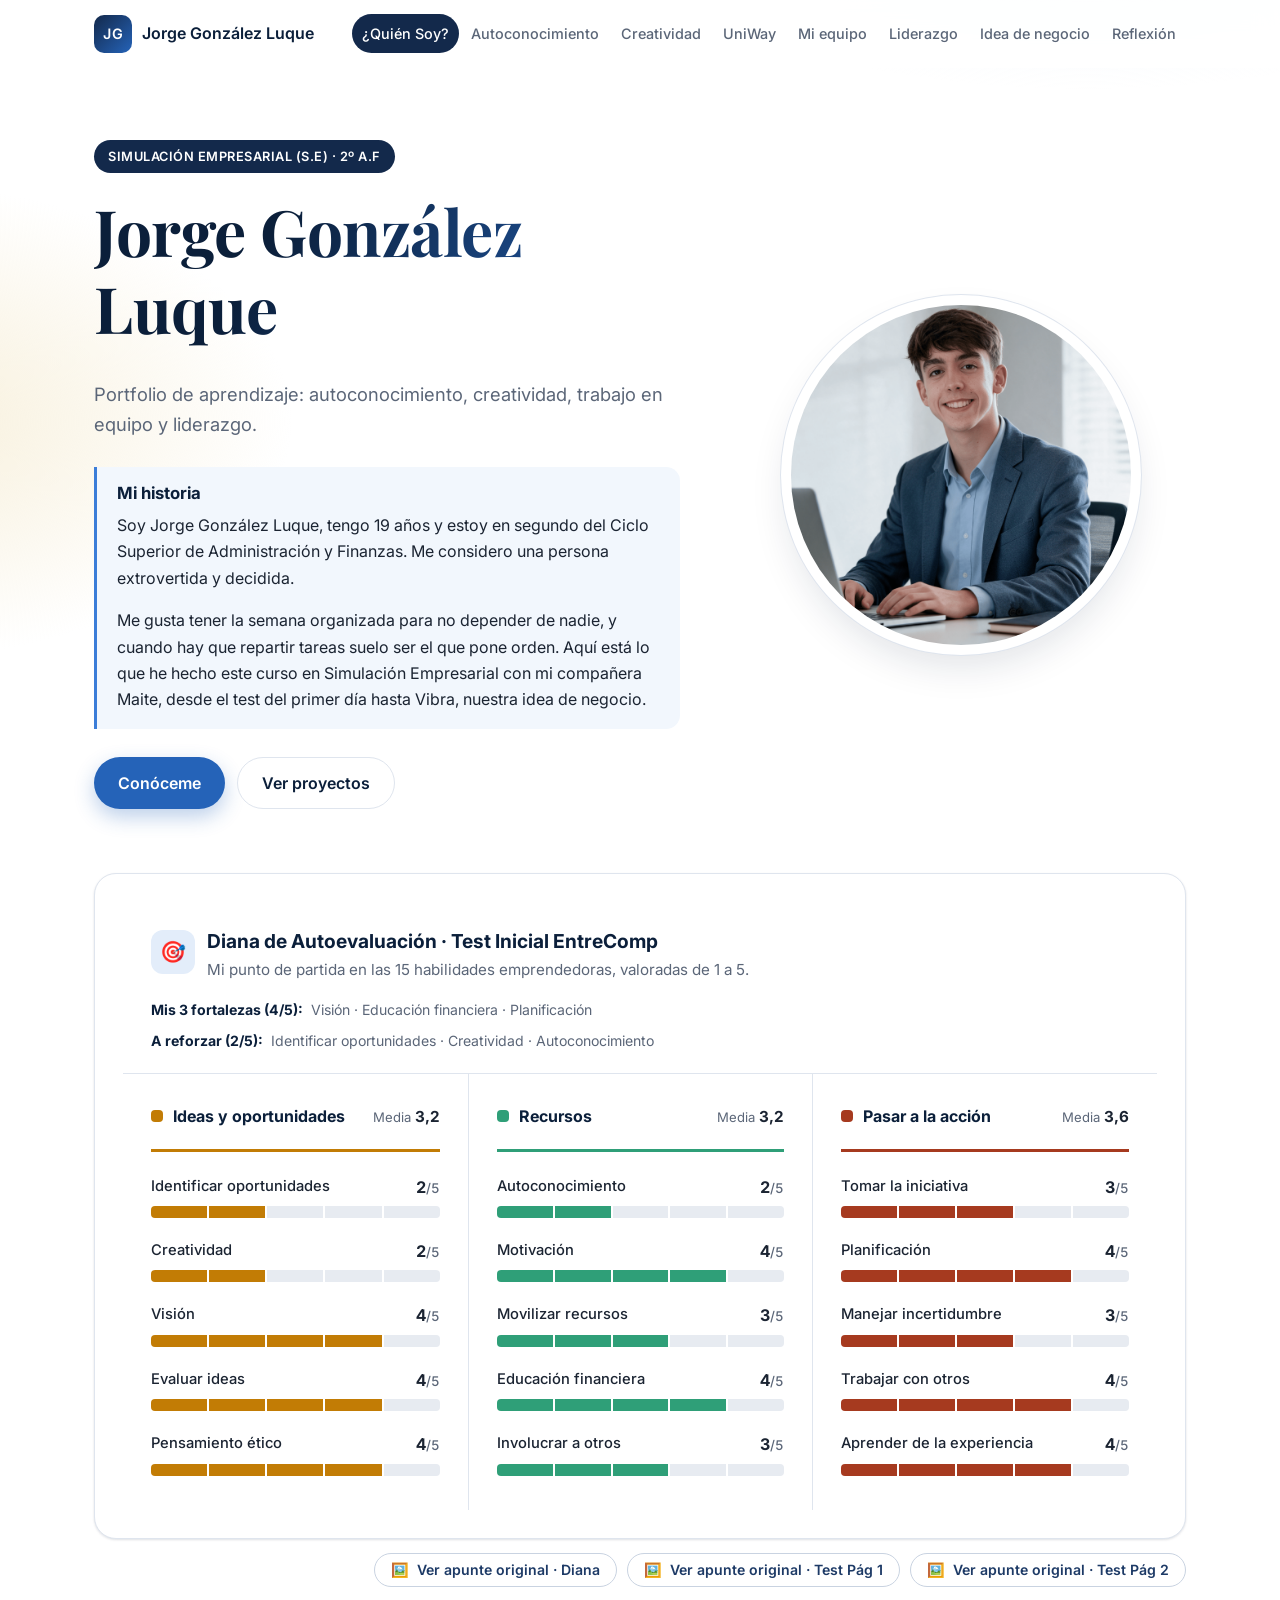
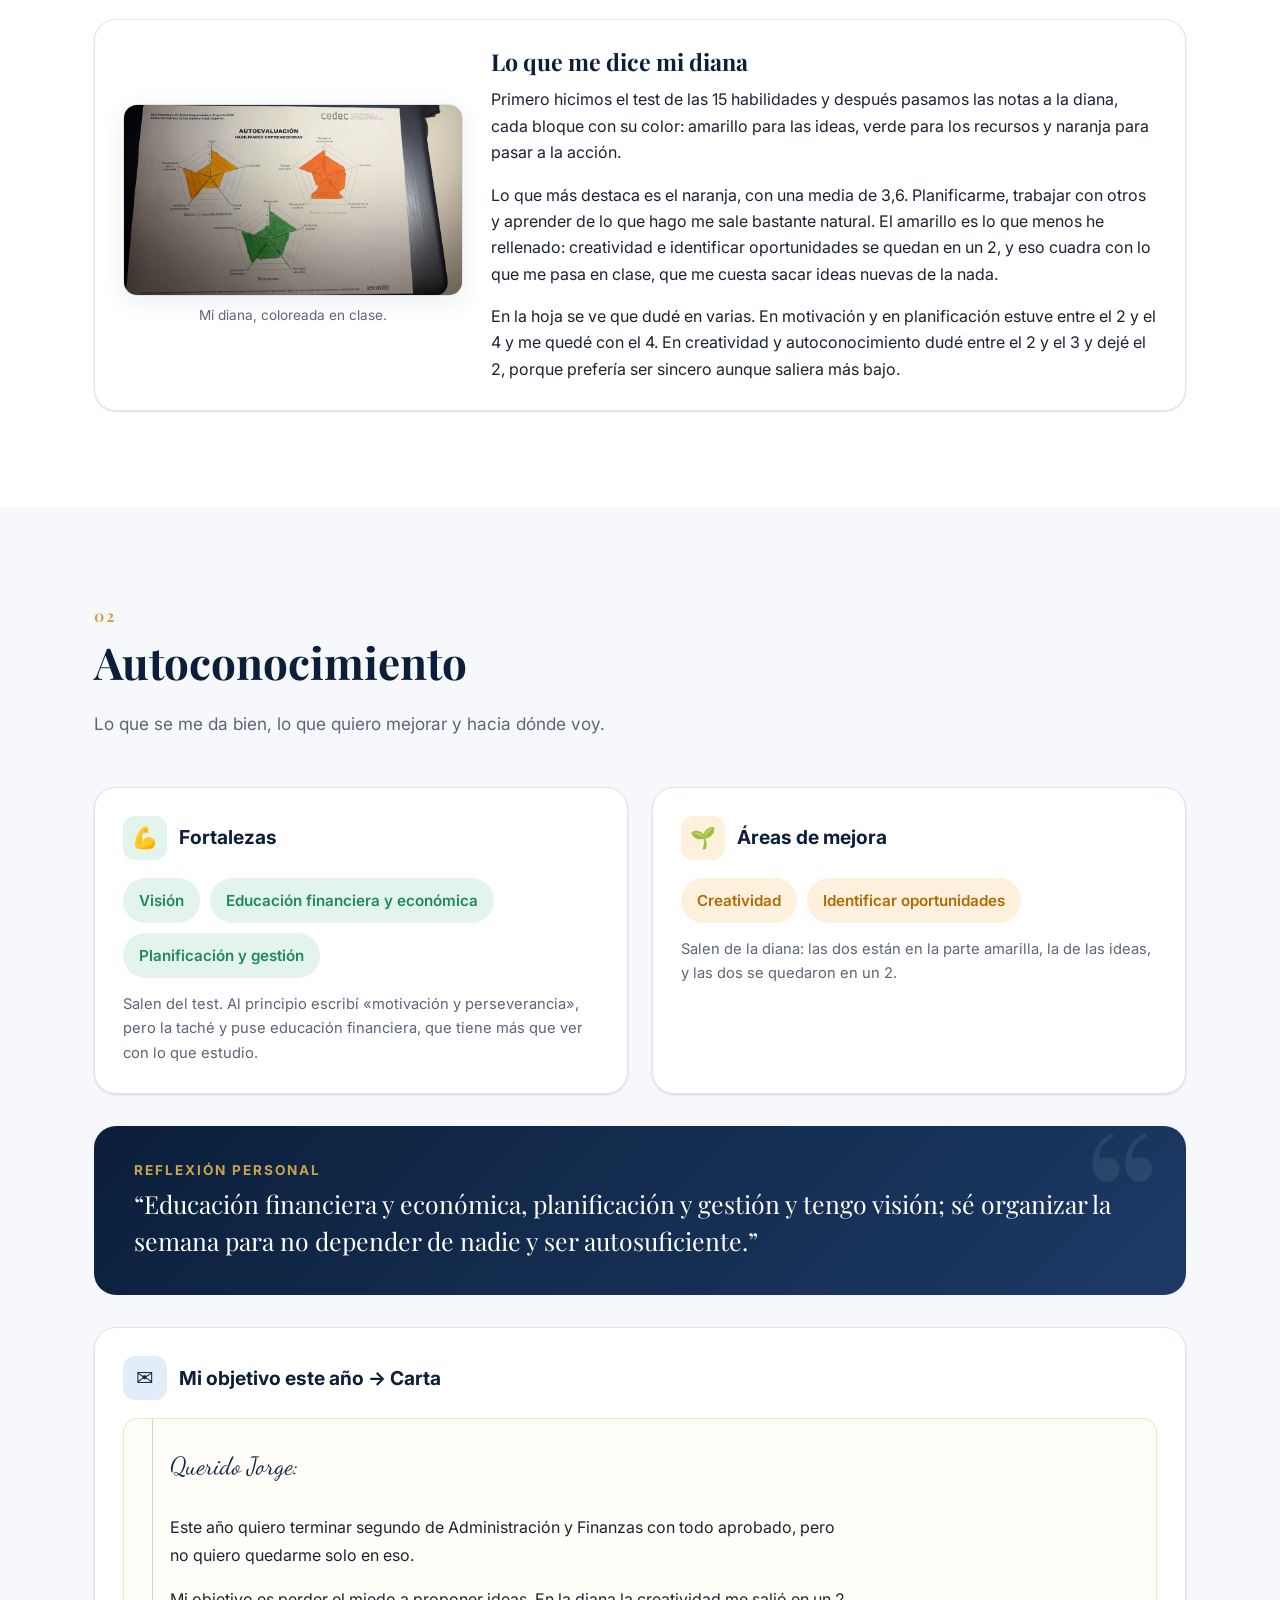
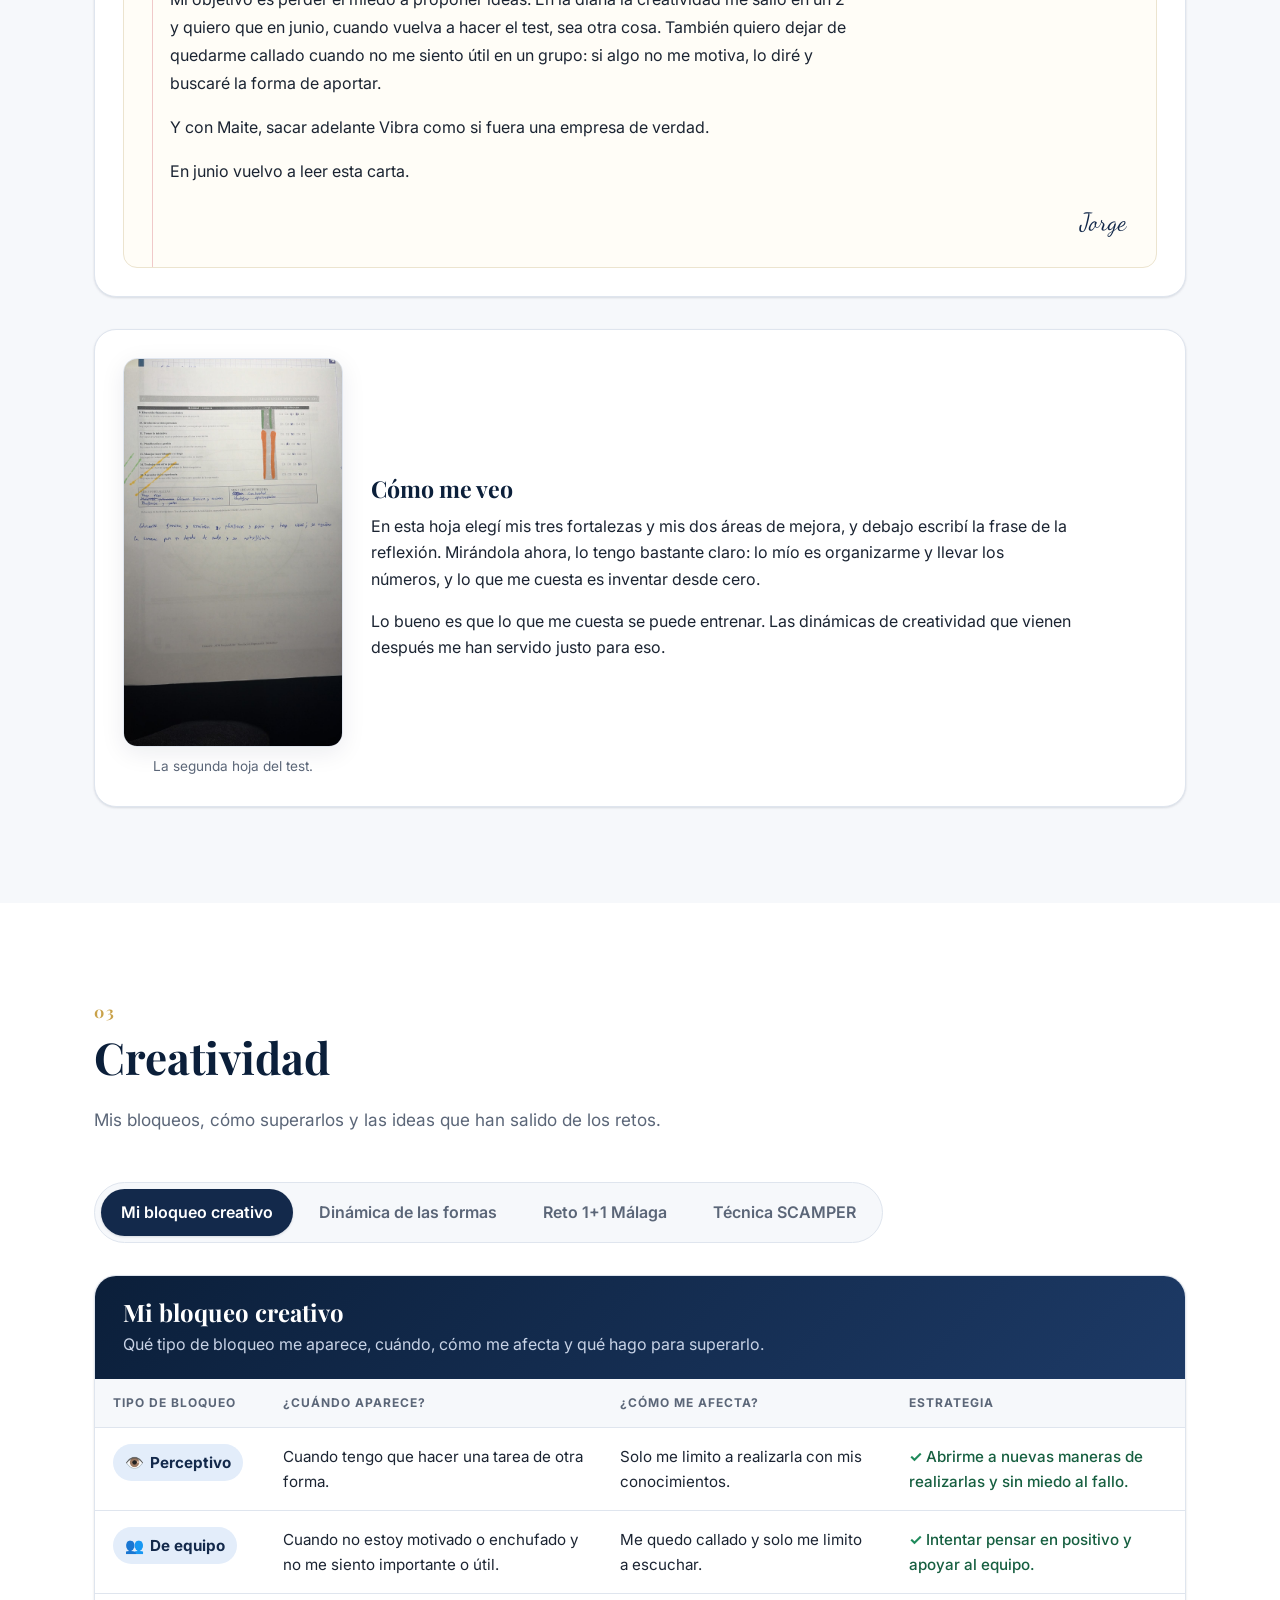
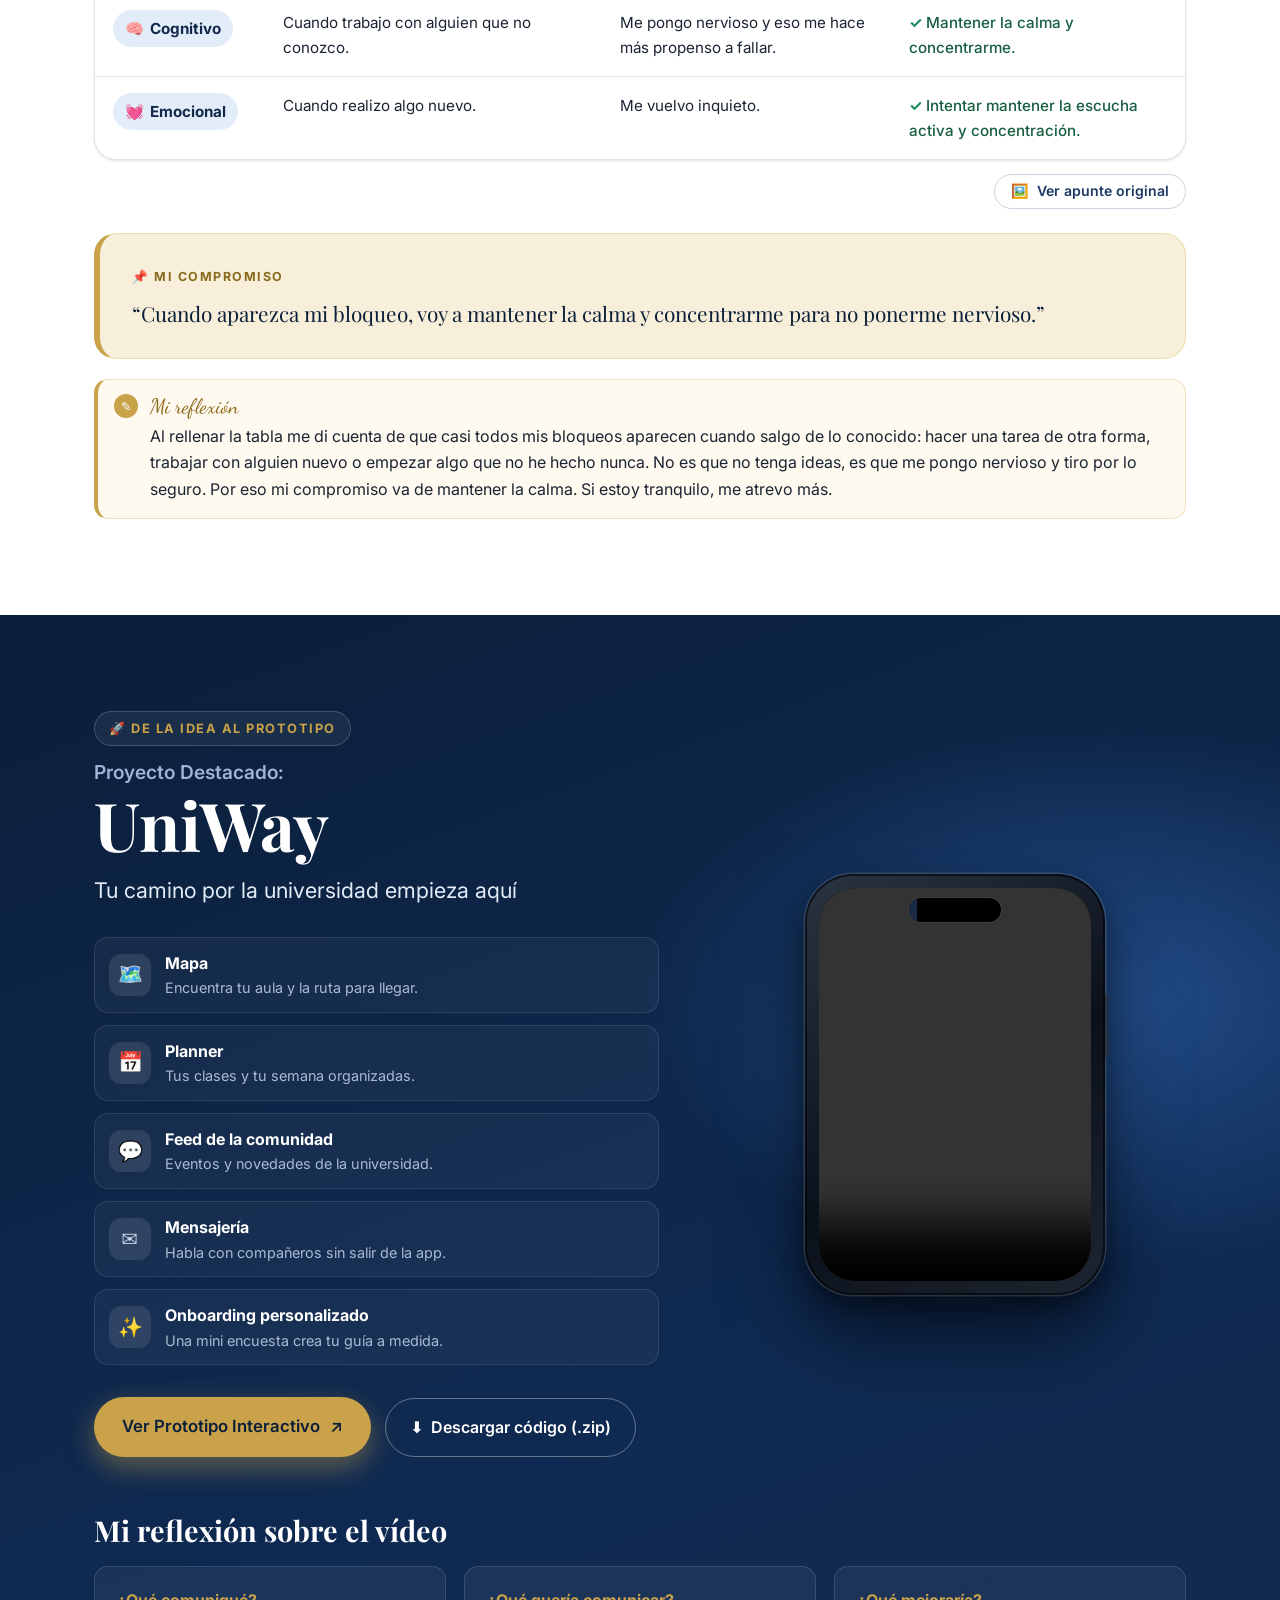
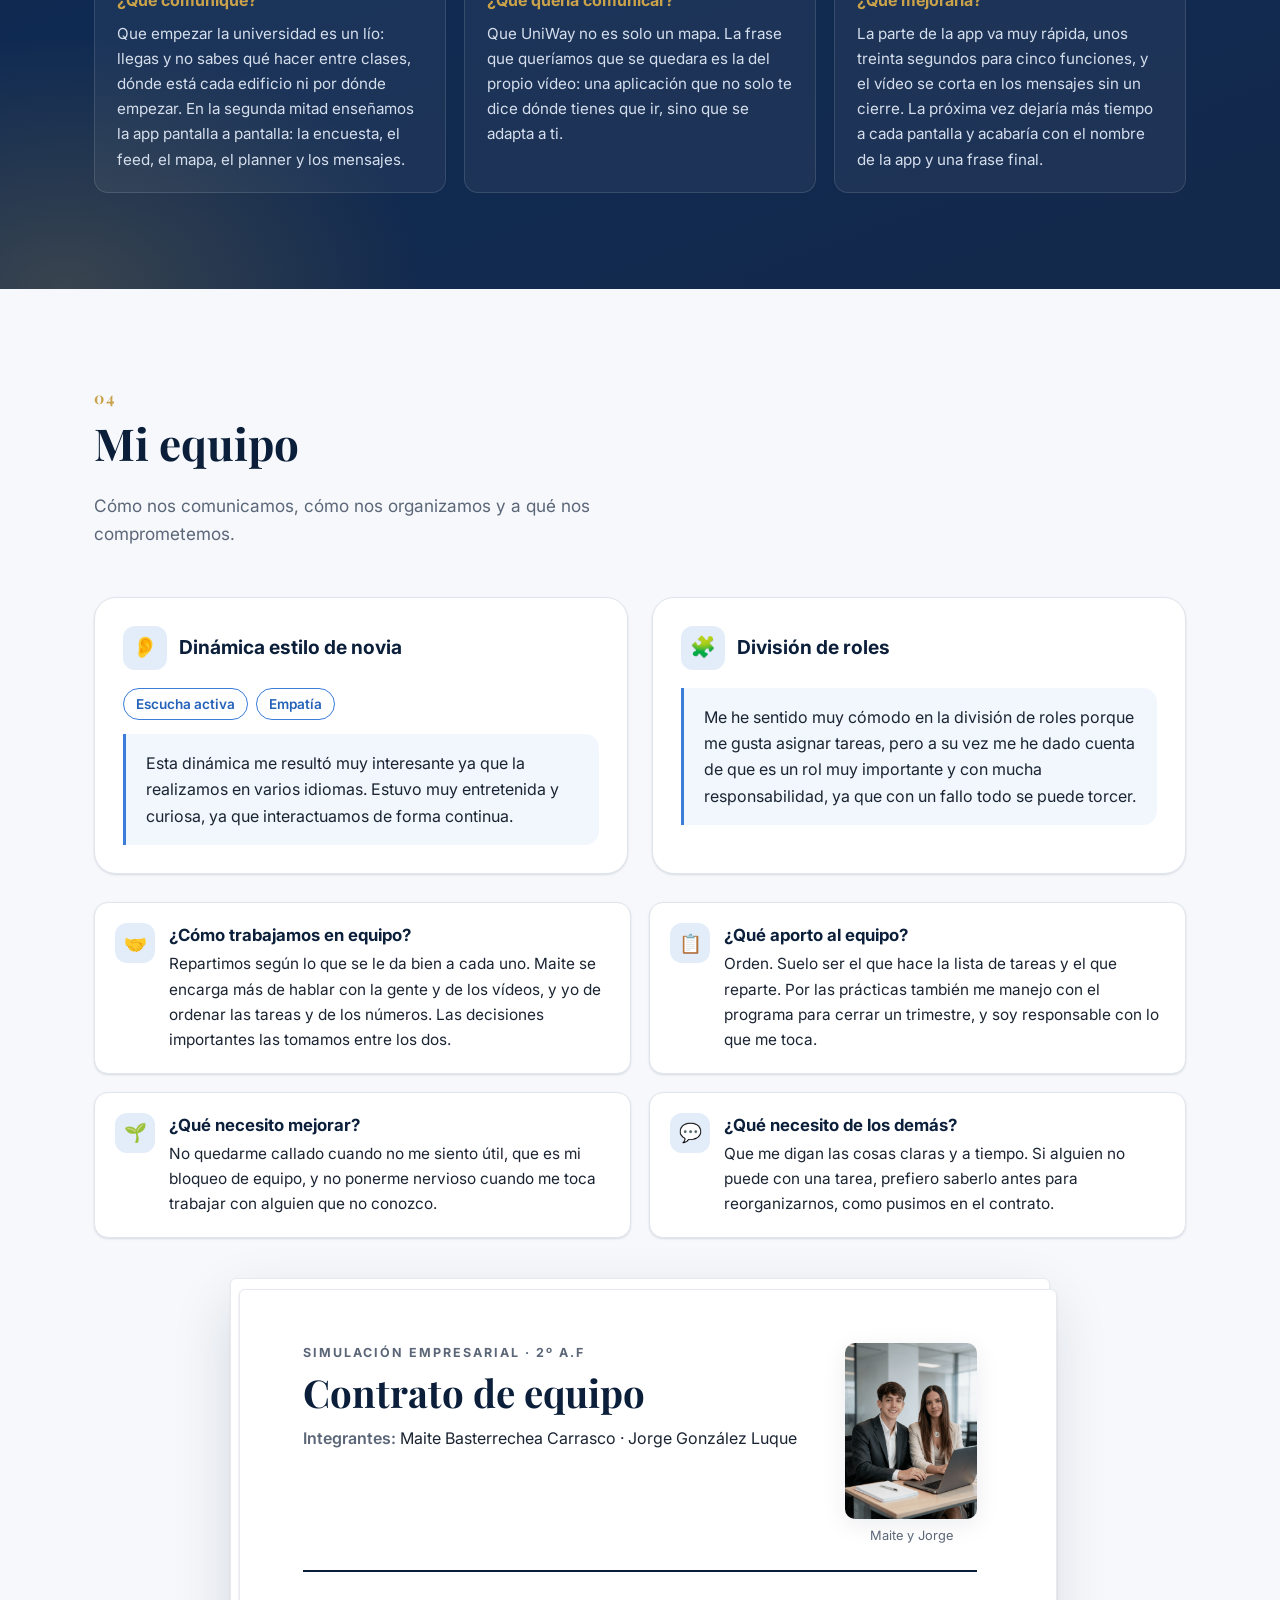
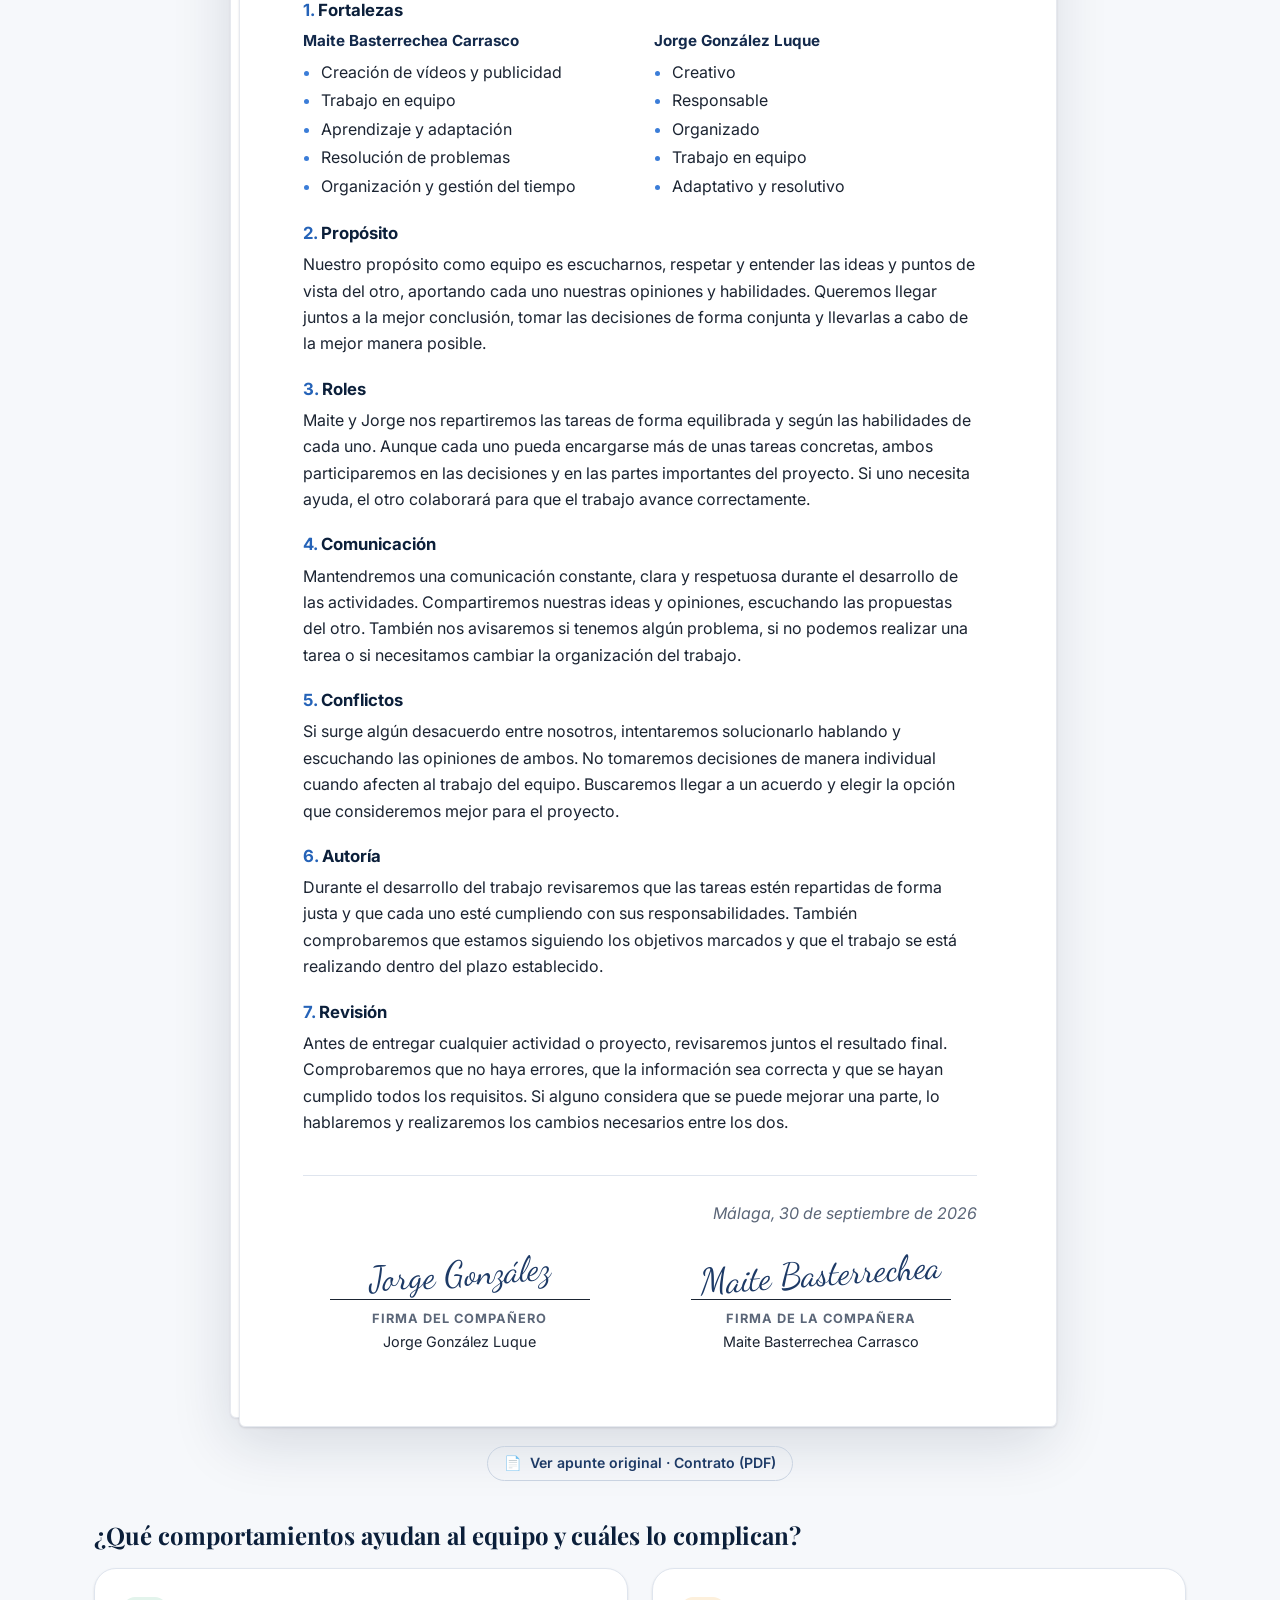
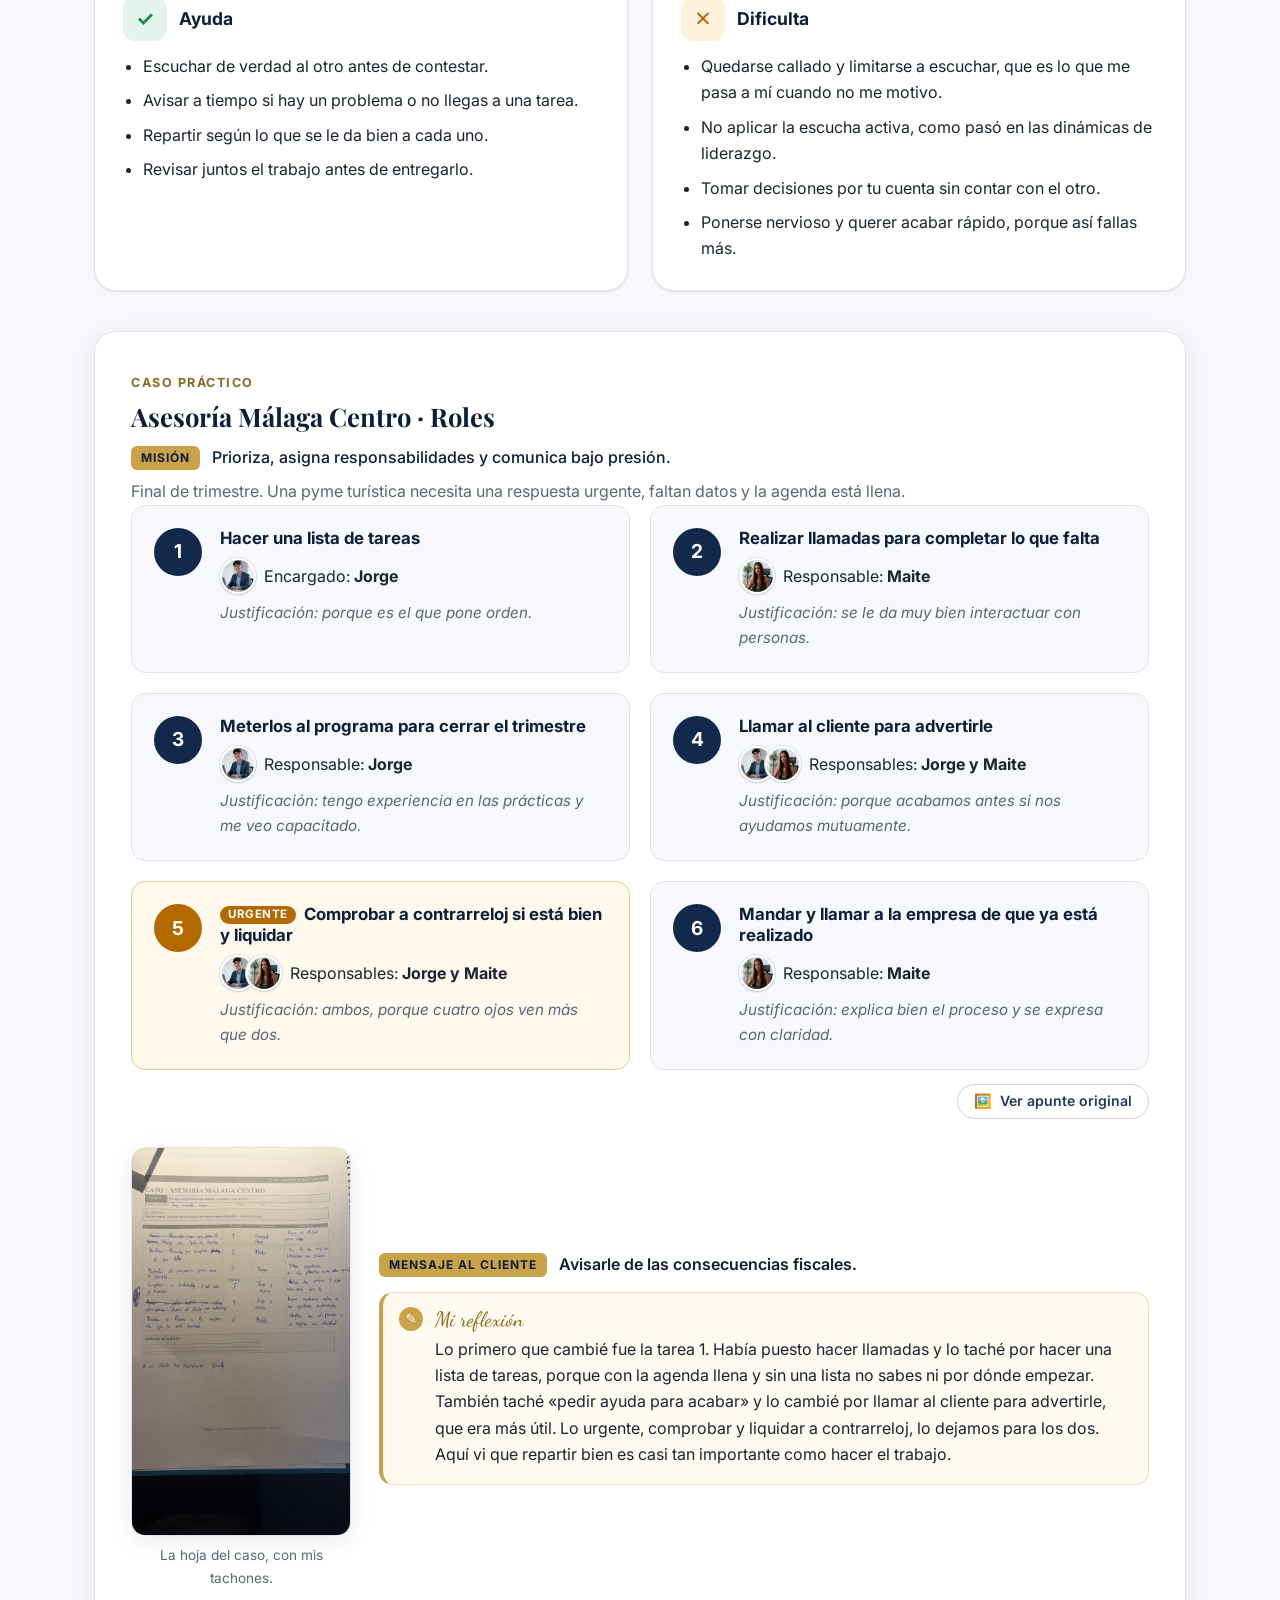
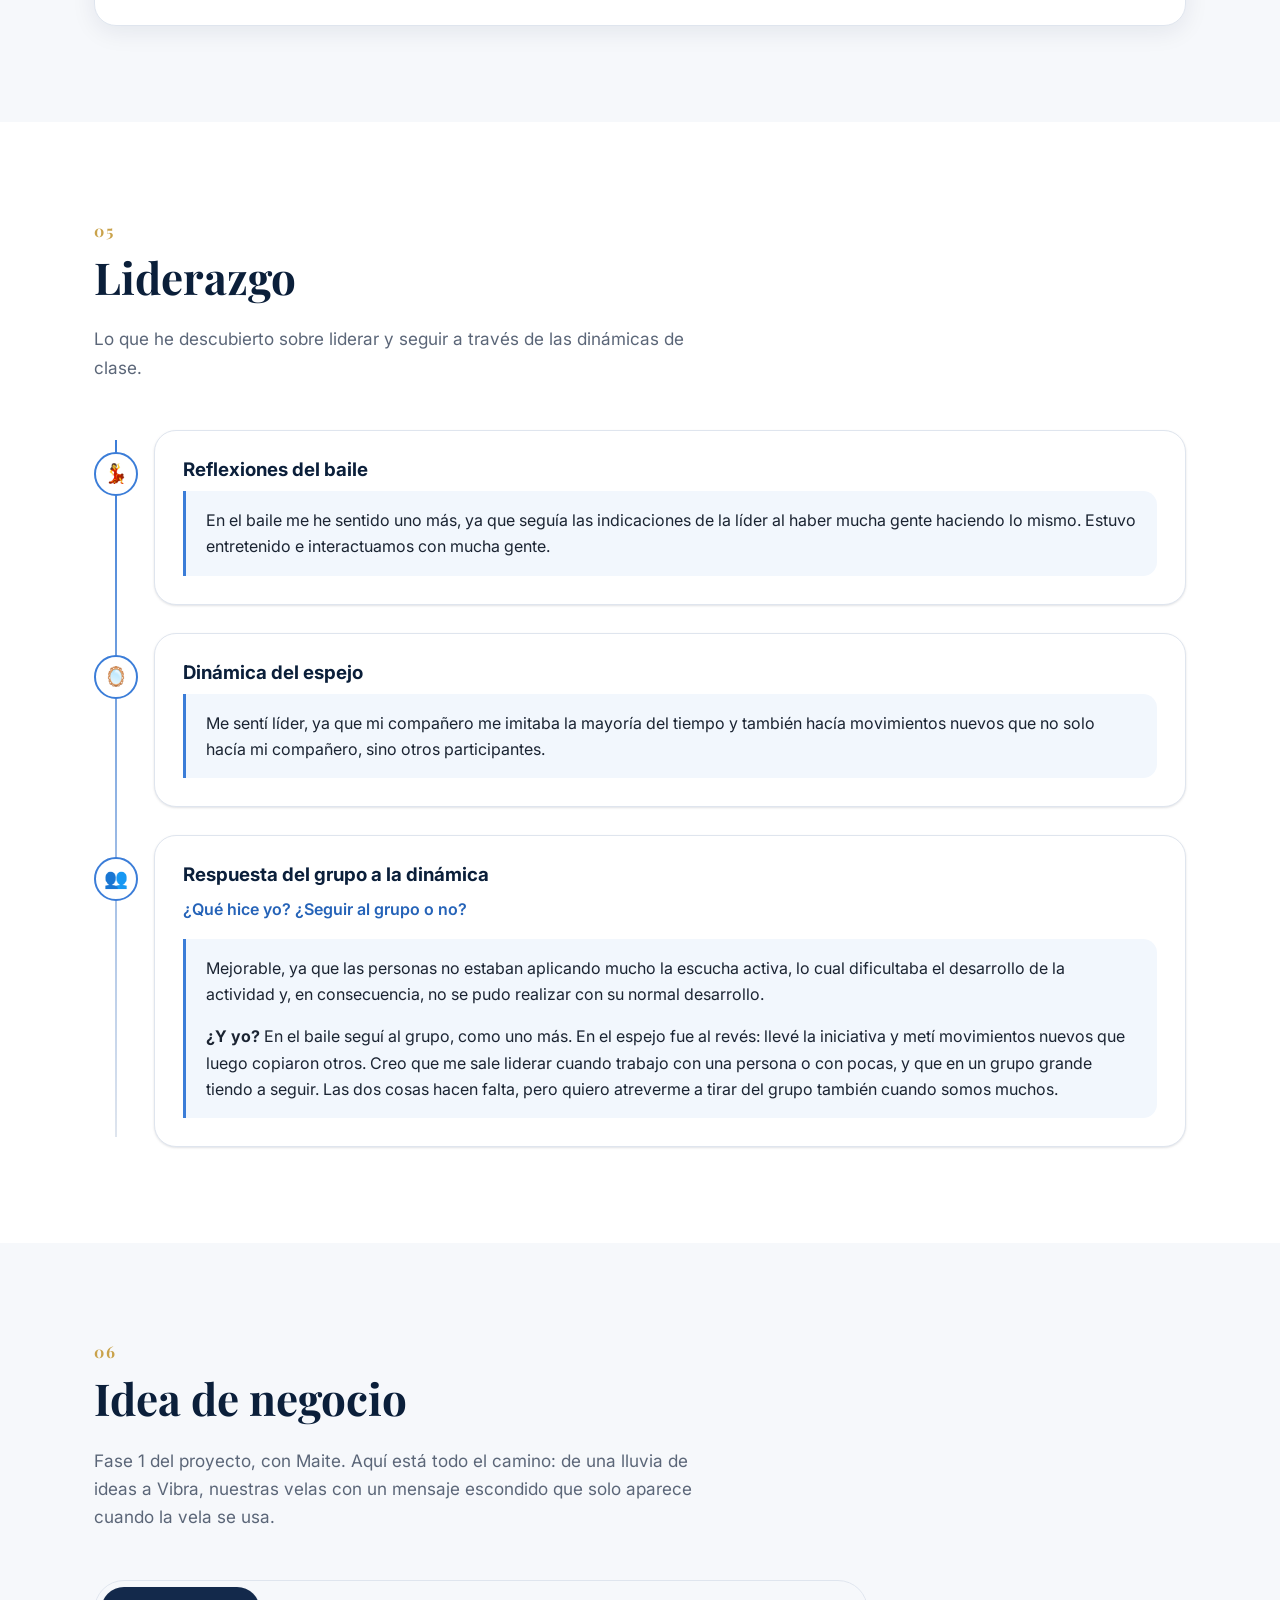
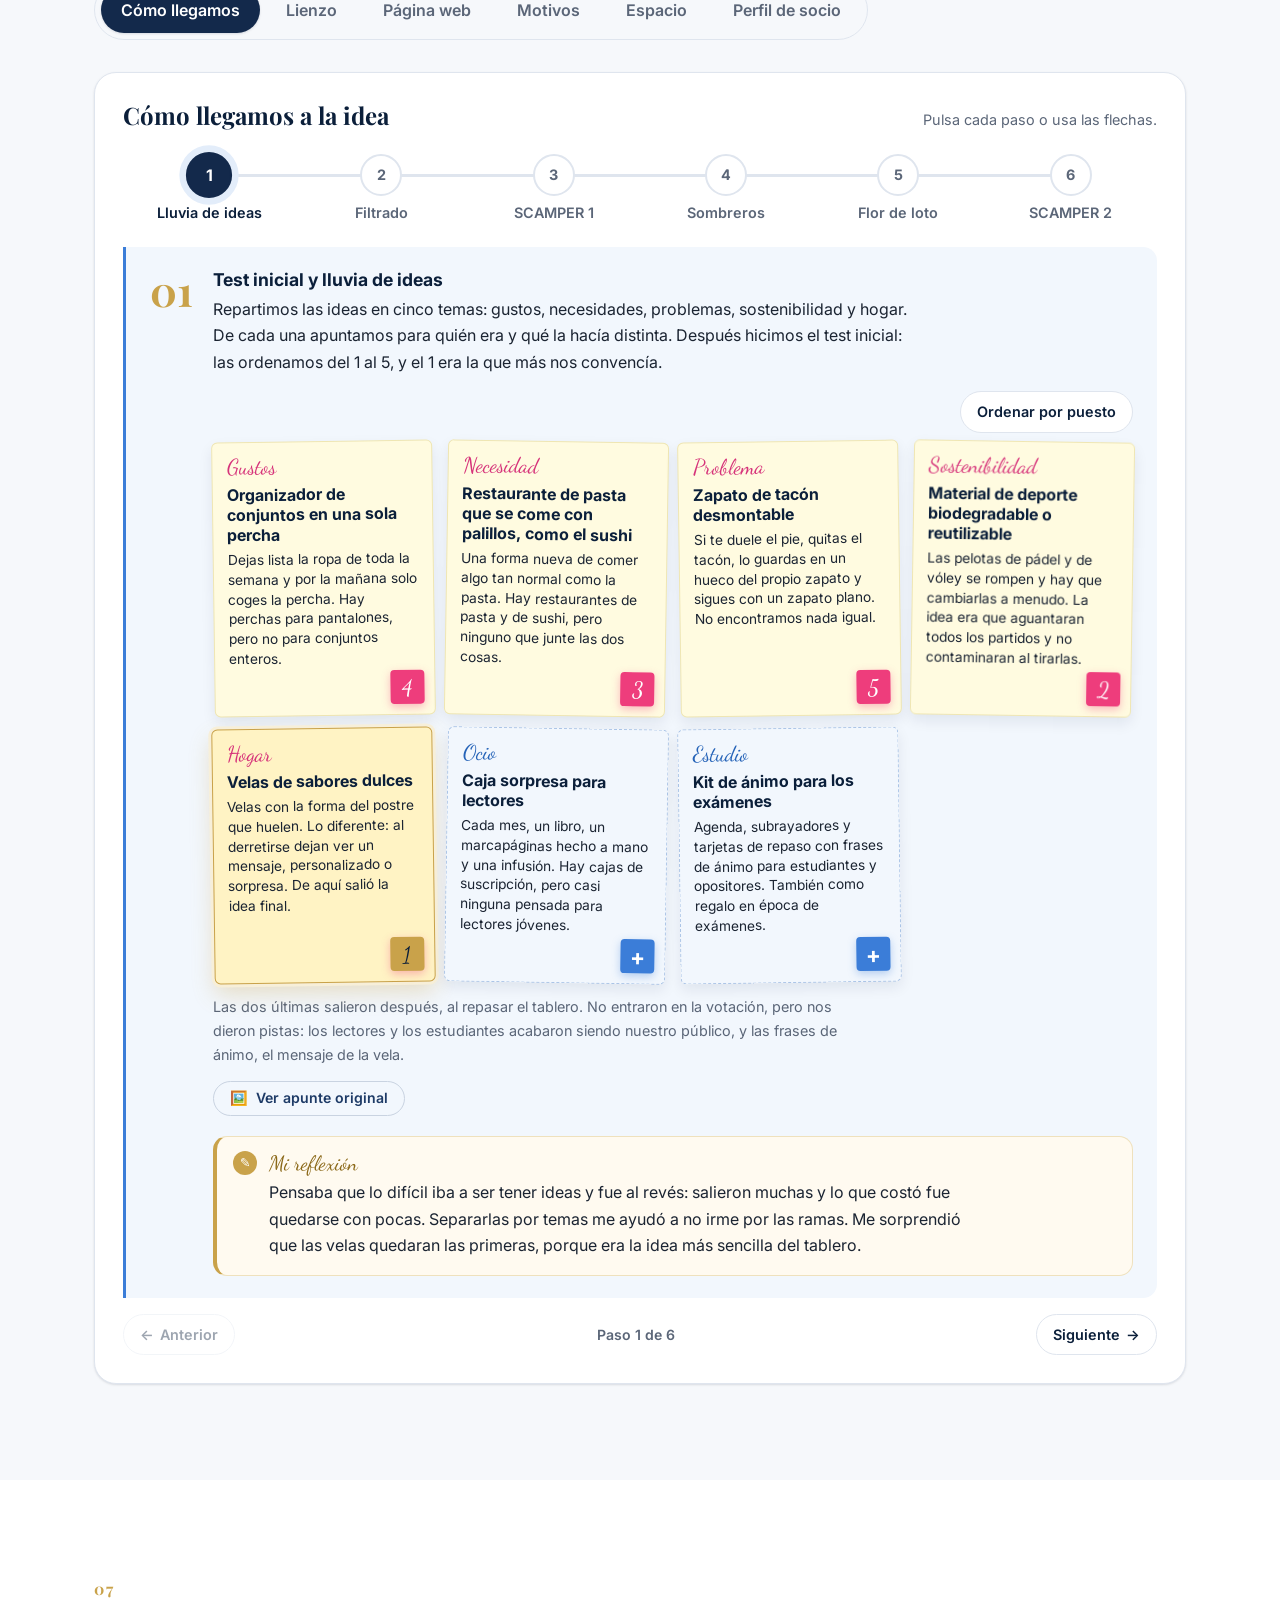
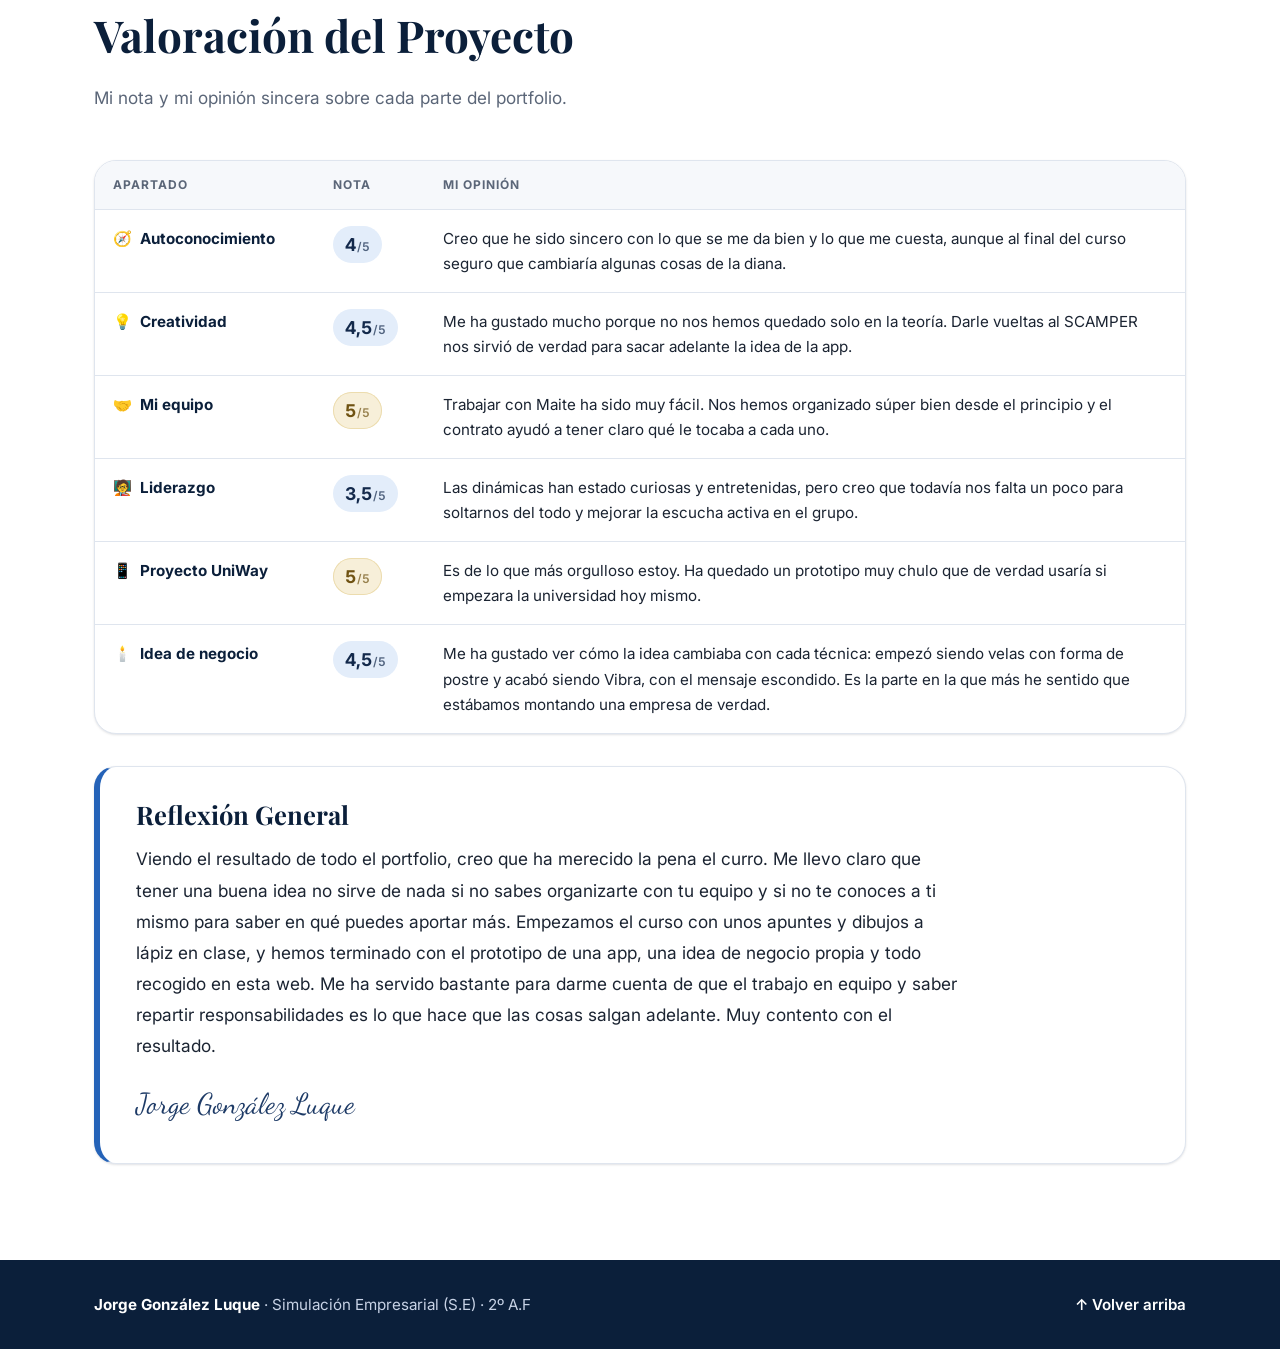
==== commit 2121b370: "Check every portfolio point against the original notes and fill the gaps Fix content that didn't mat" ====
--- a/index.html
+++ b/index.html
@@ -8,7 +8,7 @@
   <link rel="preconnect" href="https://fonts.googleapis.com">
   <link rel="preconnect" href="https://fonts.gstatic.com" crossorigin>
   <link href="https://fonts.googleapis.com/css2?family=Dancing+Script:wght@600&family=Inter:wght@400;500;600;700&family=Playfair+Display:wght@600;700&display=swap" rel="stylesheet">
-  <link rel="stylesheet" href="css/styles.css?v=14">
+  <link rel="stylesheet" href="css/styles.css?v=15">
   <noscript><style>.reveal { opacity: 1 !important; transform: none !important; }</style></noscript>
 </head>
 <body>
@@ -48,7 +48,8 @@
 
           <div class="narrative entry-text">
             <h3>Mi historia</h3>
-            <p>Soy Jorge González Luque, tengo 19 años y actualmente estoy en el Ciclo Superior de Administración y Finanzas. Me considero una persona extrovertida y decidida.</p>
+            <p>Soy Jorge González Luque, tengo 19 años y estoy en segundo del Ciclo Superior de Administración y Finanzas. Me considero una persona extrovertida y decidida.</p>
+            <p>Me gusta tener la semana organizada para no depender de nadie, y cuando hay que repartir tareas suelo ser el que pone orden. Aquí está lo que he hecho este curso en Simulación Empresarial con mi compañera Maite, desde el test del primer día hasta Vibra, nuestra idea de negocio.</p>
           </div>
 
           <div class="hero-cta">
@@ -73,8 +74,8 @@
               </div>
             </div>
             <dl class="skills-summary">
-              <div class="skills-summary-item skills-summary-item--top"><dt>Puntuación más alta (4/5)</dt><dd>Visión · Evaluar ideas</dd></div>
-              <div class="skills-summary-item"><dt>A reforzar (2/5)</dt><dd>Identificar oportunidades · Autoconocimiento · Motivación · Planificación</dd></div>
+              <div class="skills-summary-item skills-summary-item--top"><dt>Mis 3 fortalezas (4/5)</dt><dd>Visión · Educación financiera · Planificación</dd></div>
+              <div class="skills-summary-item"><dt>A reforzar (2/5)</dt><dd>Identificar oportunidades · Creatividad · Autoconocimiento</dd></div>
             </dl>
           </header>
           <div class="skills-grid stagger">
@@ -90,10 +91,10 @@
                     <span class="meter" role="meter" aria-label="Identificar oportunidades" aria-valuemin="1" aria-valuemax="5" aria-valuenow="2" aria-valuetext="2 de 5"><i class="on"></i><i class="on"></i><i></i><i></i><i></i></span>
                     <span class="skill-val">2<small>/5</small></span>
                   </li>
-                  <li class="skill" title="Creatividad: 3 de 5">
+                  <li class="skill" title="Creatividad: 2 de 5">
                     <span class="skill-name">Creatividad</span>
-                    <span class="meter" role="meter" aria-label="Creatividad" aria-valuemin="1" aria-valuemax="5" aria-valuenow="3" aria-valuetext="3 de 5"><i class="on"></i><i class="on"></i><i class="on"></i><i></i><i></i></span>
-                    <span class="skill-val">3<small>/5</small></span>
+                    <span class="meter" role="meter" aria-label="Creatividad" aria-valuemin="1" aria-valuemax="5" aria-valuenow="2" aria-valuetext="2 de 5"><i class="on"></i><i class="on"></i><i></i><i></i><i></i></span>
+                    <span class="skill-val">2<small>/5</small></span>
                   </li>
                   <li class="skill" title="Visión: 4 de 5">
                     <span class="skill-name">Visión</span>
@@ -105,10 +106,10 @@
                     <span class="meter" role="meter" aria-label="Evaluar ideas" aria-valuemin="1" aria-valuemax="5" aria-valuenow="4" aria-valuetext="4 de 5"><i class="on"></i><i class="on"></i><i class="on"></i><i class="on"></i><i></i></span>
                     <span class="skill-val">4<small>/5</small></span>
                   </li>
-                  <li class="skill" title="Pensamiento ético: 3 de 5">
+                  <li class="skill" title="Pensamiento ético: 4 de 5">
                     <span class="skill-name">Pensamiento ético</span>
-                    <span class="meter" role="meter" aria-label="Pensamiento ético" aria-valuemin="1" aria-valuemax="5" aria-valuenow="3" aria-valuetext="3 de 5"><i class="on"></i><i class="on"></i><i class="on"></i><i></i><i></i></span>
-                    <span class="skill-val">3<small>/5</small></span>
+                    <span class="meter" role="meter" aria-label="Pensamiento ético" aria-valuemin="1" aria-valuemax="5" aria-valuenow="4" aria-valuetext="4 de 5"><i class="on"></i><i class="on"></i><i class="on"></i><i class="on"></i><i></i></span>
+                    <span class="skill-val">4<small>/5</small></span>
                   </li>
                 </ul>
               </section>
@@ -116,7 +117,7 @@
                 <header class="skill-group-head">
                   <span class="skill-dot" aria-hidden="true"></span>
                   <h4>Recursos</h4>
-                  <span class="skill-avg">Media <strong>2,6</strong></span>
+                  <span class="skill-avg">Media <strong>3,2</strong></span>
                 </header>
                 <ul class="skill-list">
                   <li class="skill" title="Autoconocimiento: 2 de 5">
@@ -124,20 +125,20 @@
                     <span class="meter" role="meter" aria-label="Autoconocimiento" aria-valuemin="1" aria-valuemax="5" aria-valuenow="2" aria-valuetext="2 de 5"><i class="on"></i><i class="on"></i><i></i><i></i><i></i></span>
                     <span class="skill-val">2<small>/5</small></span>
                   </li>
-                  <li class="skill" title="Motivación: 2 de 5">
+                  <li class="skill" title="Motivación: 4 de 5">
                     <span class="skill-name">Motivación</span>
-                    <span class="meter" role="meter" aria-label="Motivación" aria-valuemin="1" aria-valuemax="5" aria-valuenow="2" aria-valuetext="2 de 5"><i class="on"></i><i class="on"></i><i></i><i></i><i></i></span>
-                    <span class="skill-val">2<small>/5</small></span>
+                    <span class="meter" role="meter" aria-label="Motivación" aria-valuemin="1" aria-valuemax="5" aria-valuenow="4" aria-valuetext="4 de 5"><i class="on"></i><i class="on"></i><i class="on"></i><i class="on"></i><i></i></span>
+                    <span class="skill-val">4<small>/5</small></span>
                   </li>
                   <li class="skill" title="Movilizar recursos: 3 de 5">
                     <span class="skill-name">Movilizar recursos</span>
                     <span class="meter" role="meter" aria-label="Movilizar recursos" aria-valuemin="1" aria-valuemax="5" aria-valuenow="3" aria-valuetext="3 de 5"><i class="on"></i><i class="on"></i><i class="on"></i><i></i><i></i></span>
                     <span class="skill-val">3<small>/5</small></span>
                   </li>
-                  <li class="skill" title="Educación financiera: 3 de 5">
+                  <li class="skill" title="Educación financiera: 4 de 5">
                     <span class="skill-name">Educación financiera</span>
-                    <span class="meter" role="meter" aria-label="Educación financiera" aria-valuemin="1" aria-valuemax="5" aria-valuenow="3" aria-valuetext="3 de 5"><i class="on"></i><i class="on"></i><i class="on"></i><i></i><i></i></span>
-                    <span class="skill-val">3<small>/5</small></span>
+                    <span class="meter" role="meter" aria-label="Educación financiera" aria-valuemin="1" aria-valuemax="5" aria-valuenow="4" aria-valuetext="4 de 5"><i class="on"></i><i class="on"></i><i class="on"></i><i class="on"></i><i></i></span>
+                    <span class="skill-val">4<small>/5</small></span>
                   </li>
                   <li class="skill" title="Involucrar a otros: 3 de 5">
                     <span class="skill-name">Involucrar a otros</span>
@@ -150,7 +151,7 @@
                 <header class="skill-group-head">
                   <span class="skill-dot" aria-hidden="true"></span>
                   <h4>Pasar a la acción</h4>
-                  <span class="skill-avg">Media <strong>2,8</strong></span>
+                  <span class="skill-avg">Media <strong>3,6</strong></span>
                 </header>
                 <ul class="skill-list">
                   <li class="skill" title="Tomar la iniciativa: 3 de 5">
@@ -158,25 +159,25 @@
                     <span class="meter" role="meter" aria-label="Tomar la iniciativa" aria-valuemin="1" aria-valuemax="5" aria-valuenow="3" aria-valuetext="3 de 5"><i class="on"></i><i class="on"></i><i class="on"></i><i></i><i></i></span>
                     <span class="skill-val">3<small>/5</small></span>
                   </li>
-                  <li class="skill" title="Planificación: 2 de 5">
+                  <li class="skill" title="Planificación: 4 de 5">
                     <span class="skill-name">Planificación</span>
-                    <span class="meter" role="meter" aria-label="Planificación" aria-valuemin="1" aria-valuemax="5" aria-valuenow="2" aria-valuetext="2 de 5"><i class="on"></i><i class="on"></i><i></i><i></i><i></i></span>
-                    <span class="skill-val">2<small>/5</small></span>
+                    <span class="meter" role="meter" aria-label="Planificación" aria-valuemin="1" aria-valuemax="5" aria-valuenow="4" aria-valuetext="4 de 5"><i class="on"></i><i class="on"></i><i class="on"></i><i class="on"></i><i></i></span>
+                    <span class="skill-val">4<small>/5</small></span>
                   </li>
                   <li class="skill" title="Manejar incertidumbre: 3 de 5">
                     <span class="skill-name">Manejar incertidumbre</span>
                     <span class="meter" role="meter" aria-label="Manejar incertidumbre" aria-valuemin="1" aria-valuemax="5" aria-valuenow="3" aria-valuetext="3 de 5"><i class="on"></i><i class="on"></i><i class="on"></i><i></i><i></i></span>
                     <span class="skill-val">3<small>/5</small></span>
                   </li>
-                  <li class="skill" title="Trabajar con otros: 3 de 5">
+                  <li class="skill" title="Trabajar con otros: 4 de 5">
                     <span class="skill-name">Trabajar con otros</span>
-                    <span class="meter" role="meter" aria-label="Trabajar con otros" aria-valuemin="1" aria-valuemax="5" aria-valuenow="3" aria-valuetext="3 de 5"><i class="on"></i><i class="on"></i><i class="on"></i><i></i><i></i></span>
-                    <span class="skill-val">3<small>/5</small></span>
+                    <span class="meter" role="meter" aria-label="Trabajar con otros" aria-valuemin="1" aria-valuemax="5" aria-valuenow="4" aria-valuetext="4 de 5"><i class="on"></i><i class="on"></i><i class="on"></i><i class="on"></i><i></i></span>
+                    <span class="skill-val">4<small>/5</small></span>
                   </li>
-                  <li class="skill" title="Aprender de la experiencia: 3 de 5">
+                  <li class="skill" title="Aprender de la experiencia: 4 de 5">
                     <span class="skill-name">Aprender de la experiencia</span>
-                    <span class="meter" role="meter" aria-label="Aprender de la experiencia" aria-valuemin="1" aria-valuemax="5" aria-valuenow="3" aria-valuetext="3 de 5"><i class="on"></i><i class="on"></i><i class="on"></i><i></i><i></i></span>
-                    <span class="skill-val">3<small>/5</small></span>
+                    <span class="meter" role="meter" aria-label="Aprender de la experiencia" aria-valuemin="1" aria-valuemax="5" aria-valuenow="4" aria-valuetext="4 de 5"><i class="on"></i><i class="on"></i><i class="on"></i><i class="on"></i><i></i></span>
+                    <span class="skill-val">4<small>/5</small></span>
                   </li>
                 </ul>
               </section>
@@ -187,6 +188,21 @@
           <a class="btn-source" href="assets/img/entrecomp-2.jpg" target="_blank" rel="noopener"><span aria-hidden="true">🖼️</span> Ver apunte original · Test Pág 1</a>
           <a class="btn-source" href="assets/img/entrecomp-1.jpg" target="_blank" rel="noopener"><span aria-hidden="true">🖼️</span> Ver apunte original · Test Pág 2</a>
         </div>
+
+        <article class="card photo-story reveal" aria-labelledby="diana-story-title">
+          <figure class="photo-story-img">
+            <a href="assets/img/diana.jpg" target="_blank" rel="noopener" title="Ver la diana a tamaño completo">
+              <img src="assets/img/diana.jpg" alt="Mi diana de habilidades emprendedoras coloreada a mano" width="2048" height="1152" loading="lazy">
+            </a>
+            <figcaption>Mi diana, coloreada en clase.</figcaption>
+          </figure>
+          <div class="entry-text">
+            <h3 id="diana-story-title">Lo que me dice mi diana</h3>
+            <p>Primero hicimos el test de las 15 habilidades y después pasamos las notas a la diana, cada bloque con su color: amarillo para las ideas, verde para los recursos y naranja para pasar a la acción.</p>
+            <p>Lo que más destaca es el naranja, con una media de 3,6. Planificarme, trabajar con otros y aprender de lo que hago me sale bastante natural. El amarillo es lo que menos he rellenado: creatividad e identificar oportunidades se quedan en un 2, y eso cuadra con lo que me pasa en clase, que me cuesta sacar ideas nuevas de la nada.</p>
+            <p>En la hoja se ve que dudé en varias. En motivación y en planificación estuve entre el 2 y el 4 y me quedé con el 4. En creatividad y autoconocimiento dudé entre el 2 y el 3 y dejé el 2, porque prefería ser sincero aunque saliera más bajo.</p>
+          </div>
+        </article>
       </div>
     </section>
 
@@ -210,6 +226,7 @@
               <li class="chip chip--success">Educación financiera y económica</li>
               <li class="chip chip--success">Planificación y gestión</li>
             </ul>
+            <p class="card-note">Salen del test. Al principio escribí «motivación y perseverancia», pero la taché y puse educación financiera, que tiene más que ver con lo que estudio.</p>
           </article>
 
           <article class="card reveal">
@@ -221,6 +238,7 @@
               <li class="chip chip--warn">Creatividad</li>
               <li class="chip chip--warn">Identificar oportunidades</li>
             </ul>
+            <p class="card-note">Salen de la diana: las dos están en la parte amarilla, la de las ideas, y las dos se quedaron en un 2.</p>
           </article>
         </div>
 
@@ -234,7 +252,28 @@
             <span class="icon-badge" aria-hidden="true">✉️</span>
             <h3>Mi objetivo este año → Carta</h3>
           </header>
-          <div class="letter-icon" role="img" aria-label="Carta con mi objetivo para este año">📄</div>
+          <div class="letter-paper">
+            <p class="letter-greeting">Querido Jorge:</p>
+            <p>Este año quiero terminar segundo de Administración y Finanzas con todo aprobado, pero no quiero quedarme solo en eso.</p>
+            <p>Mi objetivo es perder el miedo a proponer ideas. En la diana la creatividad me salió en un 2 y quiero que en junio, cuando vuelva a hacer el test, sea otra cosa. También quiero dejar de quedarme callado cuando no me siento útil en un grupo: si algo no me motiva, lo diré y buscaré la forma de aportar.</p>
+            <p>Y con Maite, sacar adelante Vibra como si fuera una empresa de verdad.</p>
+            <p>En junio vuelvo a leer esta carta.</p>
+            <p class="letter-sign">Jorge</p>
+          </div>
+        </article>
+
+        <article class="card photo-story photo-story--tall reveal" aria-labelledby="test-story-title">
+          <figure class="photo-story-img">
+            <a href="assets/img/entrecomp-1.jpg" target="_blank" rel="noopener" title="Ver la hoja del test a tamaño completo">
+              <img src="assets/img/entrecomp-1.jpg" alt="Segunda hoja del test, con mis fortalezas, mis áreas de mejora y mi reflexión escritas a mano" width="1152" height="2048" loading="lazy">
+            </a>
+            <figcaption>La segunda hoja del test.</figcaption>
+          </figure>
+          <div class="entry-text">
+            <h3 id="test-story-title">Cómo me veo</h3>
+            <p>En esta hoja elegí mis tres fortalezas y mis dos áreas de mejora, y debajo escribí la frase de la reflexión. Mirándola ahora, lo tengo bastante claro: lo mío es organizarme y llevar los números, y lo que me cuesta es inventar desde cero.</p>
+            <p>Lo bueno es que lo que me cuesta se puede entrenar. Las dinámicas de creatividad que vienen después me han servido justo para eso.</p>
+          </div>
         </article>
       </div>
     </section>
@@ -251,9 +290,9 @@
         <!-- Tabs -->
         <div class="tabs reveal" role="tablist" aria-label="Bloques de creatividad">
           <button class="tab is-active" role="tab" aria-selected="true" aria-controls="tab-bloqueo" id="tabbtn-bloqueo">Mi bloqueo creativo</button>
+          <button class="tab" role="tab" aria-selected="false" aria-controls="tab-formas" id="tabbtn-formas" tabindex="-1">Dinámica de las formas</button>
           <button class="tab" role="tab" aria-selected="false" aria-controls="tab-reto" id="tabbtn-reto" tabindex="-1">Reto 1+1 Málaga</button>
           <button class="tab" role="tab" aria-selected="false" aria-controls="tab-scamper" id="tabbtn-scamper" tabindex="-1">Técnica SCAMPER</button>
-          <button class="tab" role="tab" aria-selected="false" aria-controls="tab-bocetos" id="tabbtn-bocetos" tabindex="-1">Bocetos / Prototipo</button>
         </div>
 
         <!-- Bloqueo creativo -->
@@ -283,14 +322,14 @@
                 </tr>
                 <tr class="reveal">
                   <th scope="row" data-label="Tipo de bloqueo"><span class="block-type"><span aria-hidden="true">👥</span> De equipo</span></th>
-                  <td data-label="¿Cuándo aparece?">Cuando no estoy motivado y no me siento importante o útil.</td>
+                  <td data-label="¿Cuándo aparece?">Cuando no estoy motivado o enchufado y no me siento importante o útil.</td>
                   <td data-label="¿Cómo me afecta?">Me quedo callado y solo me limito a escuchar.</td>
                   <td data-label="Estrategia" class="strategy-cell">Intentar pensar en positivo y apoyar al equipo.</td>
                 </tr>
                 <tr class="reveal">
                   <th scope="row" data-label="Tipo de bloqueo"><span class="block-type"><span aria-hidden="true">🧠</span> Cognitivo</span></th>
                   <td data-label="¿Cuándo aparece?">Cuando trabajo con alguien que no conozco.</td>
-                  <td data-label="¿Cómo me afecta?">Me pongo nervioso y me hace propenso a fallar.</td>
+                  <td data-label="¿Cómo me afecta?">Me pongo nervioso y eso me hace más propenso a fallar.</td>
                   <td data-label="Estrategia" class="strategy-cell">Mantener la calma y concentrarme.</td>
                 </tr>
                 <tr class="reveal">
@@ -310,6 +349,36 @@
           <div class="commitment reveal">
             <span class="commitment-label">📌 Mi compromiso</span>
             <p>“Cuando aparezca mi bloqueo, voy a mantener la calma y concentrarme para no ponerme nervioso.”</p>
+          </div>
+
+          <aside class="reflexion reveal">
+            <p class="reflexion-title">Mi reflexión</p>
+            <p>Al rellenar la tabla me di cuenta de que casi todos mis bloqueos aparecen cuando salgo de lo conocido: hacer una tarea de otra forma, trabajar con alguien nuevo o empezar algo que no he hecho nunca. No es que no tenga ideas, es que me pongo nervioso y tiro por lo seguro. Por eso mi compromiso va de mantener la calma. Si estoy tranquilo, me atrevo más.</p>
+          </aside>
+        </div>
+
+        <!-- Dinámica de las formas -->
+        <div class="tab-panel" id="tab-formas" role="tabpanel" aria-labelledby="tabbtn-formas" hidden>
+          <div class="photo-story photo-story--tall photo-story--flat reveal">
+            <figure class="photo-story-img">
+              <a href="assets/img/bocetos.jpg" target="_blank" rel="noopener" title="Ver la hoja a tamaño completo">
+                <img src="assets/img/bocetos.jpg" alt="Hoja con doce formas a lápiz: nueve convertidas en personajes y tres sin dibujar" width="1152" height="2048" loading="lazy">
+              </a>
+              <figcaption>Mi hoja de la dinámica.</figcaption>
+            </figure>
+            <div class="entry-text">
+              <h3>Dinámica de las formas</h3>
+              <p>Partíamos de formas sencillas y había que convertir cada una en algo, sin pararse a pensar demasiado.</p>
+              <ul class="formas-stats" aria-label="Resultado">
+                <li><strong>12</strong> formas</li>
+                <li><strong>9</strong> convertidas en personajes</li>
+                <li><strong>3</strong> en blanco</li>
+              </ul>
+              <aside class="reflexion">
+                <p class="reflexion-title">Mi reflexión</p>
+                <p>Me salieron sobre todo bichos y caras. Las que dejé en blanco son las más simples, un círculo y dos manchas, y ahí no se me ocurrió nada. Me sirvió para ver que me cuesta más inventar desde cero que cambiar algo que ya tiene forma, y eso cuadra con el 2 de creatividad del test.</p>
+              </aside>
+            </div>
           </div>
         </div>
 
@@ -321,11 +390,24 @@
               <p class="mission"><span class="mission-label">Misión</span> Genera cantidad antes de seleccionar calidad.</p>
             </header>
 
+            <div class="banks" aria-label="Palabras de partida">
+              <div class="bank">
+                <span class="bank-label">Banco A · A&amp;F</span>
+                <ul class="bank-chips"><li class="combo-chip">Factura</li><li class="combo-chip">Agenda</li><li class="combo-chip">QR</li><li class="combo-chip">Recepción</li><li class="combo-chip">Asesoría</li><li class="combo-chip">Hoja de cálculo</li></ul>
+              </div>
+              <span class="bank-plus" aria-hidden="true">+</span>
+              <div class="bank">
+                <span class="bank-label">Banco B · Málaga</span>
+                <ul class="bank-chips"><li class="combo-chip combo-chip--place">Biznaga</li><li class="combo-chip combo-chip--place">Alcazaba</li><li class="combo-chip combo-chip--place">Muelle Uno</li><li class="combo-chip combo-chip--place">PTA</li><li class="combo-chip combo-chip--place">Caminito del Rey</li><li class="combo-chip combo-chip--place">Soho</li></ul>
+              </div>
+              <p class="bank-goal">Fusiona <strong>12+ ideas</strong></p>
+            </div>
+
             <div class="table-tools" role="group" aria-label="Filtrar ideas">
               <span class="table-tools-label">Mostrar:</span>
               <button type="button" class="filter-btn is-active" data-filter="all" aria-pressed="true">Todas <span class="count">7</span></button>
-              <button type="button" class="filter-btn" data-filter="alive" aria-pressed="false">Siguen vivas <span class="count">4</span></button>
-              <button type="button" class="filter-btn" data-filter="dead" aria-pressed="false">Descartadas <span class="count">3</span></button>
+              <button type="button" class="filter-btn" data-filter="alive" aria-pressed="false">Siguen vivas <span class="count">3</span></button>
+              <button type="button" class="filter-btn" data-filter="dead" aria-pressed="false">Descartadas <span class="count">4</span></button>
               <span class="sr-only" aria-live="polite" id="reto-live"></span>
             </div>
 
@@ -343,7 +425,7 @@
                 <tbody class="stagger">
                 <tr class="reveal" data-status="alive">
                   <th scope="row" data-label="Combinación"><span class="combo"><span class="combo-chip">Código QR</span><span class="combo-plus" aria-label="más">+</span><span class="combo-chip combo-chip--place">Alcazaba</span></span></th>
-                  <td data-label="Idea">Información a través de un audiolibro y cultura</td>
+                  <td data-label="Idea">Que dé información a través de un audiolibro y cultura</td>
                   <td data-label="Autoría"><span class="authors"><span class="avatar-stack" aria-hidden="true"><img class="avatar-img avatar-img--sm" src="assets/img/jorge.png" alt="" width="32" height="32" loading="lazy"></span>Jorge</span></td>
                   <td data-label="¿Sigue viva?"><span class="status status--alive"><span aria-hidden="true">✓</span> Sigue</span></td>
                 </tr>
@@ -361,7 +443,7 @@
                 </tr>
                 <tr class="reveal" data-status="dead">
                   <th scope="row" data-label="Combinación"><span class="combo"><span class="combo-chip">Contador</span><span class="combo-plus" aria-label="más">+</span><span class="combo-chip combo-chip--place">Playa</span></span></th>
-                  <td data-label="Idea">Aforo para ver antes de ir a la playa cuánta gente hay a tiempo real</td>
+                  <td data-label="Idea">Aforo para ver antes de ir a la playa cuánta gente hay (a tiempo real)</td>
                   <td data-label="Autoría"><span class="authors"><span class="avatar-stack" aria-hidden="true"><img class="avatar-img avatar-img--sm" src="assets/img/jorge.png" alt="" width="32" height="32" loading="lazy"></span>Jorge</span></td>
                   <td data-label="¿Sigue viva?"><span class="status status--dead"><span aria-hidden="true">✕</span> No sigue</span></td>
                 </tr>
@@ -373,15 +455,15 @@
                 </tr>
                 <tr class="reveal" data-status="dead">
                   <th scope="row" data-label="Combinación"><span class="combo"><span class="combo-chip">Asesoría</span><span class="combo-plus" aria-label="más">+</span><span class="combo-chip combo-chip--place">Deportes</span></span></th>
-                  <td data-label="Idea">Dudas sobre los deportes para hacer en Málaga</td>
+                  <td data-label="Idea">Dudas sobre los deportes que hay para hacer en Málaga</td>
                   <td data-label="Autoría"><span class="authors"><span class="avatar-stack" aria-hidden="true"><img class="avatar-img avatar-img--sm" src="assets/img/jorge.png" alt="" width="32" height="32" loading="lazy"></span>Jorge</span></td>
                   <td data-label="¿Sigue viva?"><span class="status status--dead"><span aria-hidden="true">✕</span> No sigue</span></td>
                 </tr>
-                <tr class="reveal" data-status="alive">
+                <tr class="reveal" data-status="dead">
                   <th scope="row" data-label="Combinación"><span class="combo"><span class="combo-chip">Aplicación</span><span class="combo-plus" aria-label="más">+</span><span class="combo-chip combo-chip--place">Motos ya</span></span></th>
                   <td data-label="Idea">Facilidad para coger motos en Málaga (alquiler)</td>
                   <td data-label="Autoría"><span class="authors"><span class="avatar-stack" aria-hidden="true"><img class="avatar-img avatar-img--sm" src="assets/img/jorge.png" alt="" width="32" height="32" loading="lazy"></span>Jorge</span></td>
-                  <td data-label="¿Sigue viva?"><span class="status status--alive"><span aria-hidden="true">✓</span> Sigue</span></td>
+                  <td data-label="¿Sigue viva?"><span class="status status--dead"><span aria-hidden="true">✕</span> No sigue</span></td>
                 </tr>
                 </tbody>
               </table>
@@ -403,6 +485,11 @@
               </ul>
             </div>
           </div>
+
+          <aside class="reflexion reveal">
+            <p class="reflexion-title">Mi reflexión</p>
+            <p>La hoja pedía más de doce fusiones y a mí me salieron siete, así que todavía me falta soltarme. Cinco son mías y dos las sacamos entre Maite y yo. Nos quedamos con los planos para el primer día de universidad porque es algo que le pasa a todo el mundo: llegas y no sabes ni dónde está tu clase. Debajo apunté la idea para mejorarla después con el SCAMPER: metro, aplicación y tiempo.</p>
+          </aside>
         </div>
 
         <!-- SCAMPER -->
@@ -444,7 +531,7 @@
               <span class="scamper-letter" aria-hidden="true">M</span>
               <div class="scamper-body">
                 <h4>Modificar</h4>
-                <p>No solo preguntar el año y estudios, sino que tenga preferencias para recomendar bibliotecas, salas, actividades...</p>
+                <p>No solo preguntar el año y estudios, sino que tenga preferencias en la encuesta para poder recomendar bibliotecas, salas de estudio, actividades...</p>
               </div>
               <p class="scamper-hint">Cambiar una característica, parte de un objeto, alterar el orden.</p>
             </li>
@@ -452,7 +539,7 @@
               <span class="scamper-letter" aria-hidden="true">P</span>
               <div class="scamper-body">
                 <h4>Poner otros usos</h4>
-                <p>Organizar eventos universitarios, localizar servicios y facilitar la orientación de Erasmus con opción de idioma.</p>
+                <p>Organizar eventos universitarios, localizar servicios y facilitar la orientación en caso de estudiantes de Erasmus, con opción de idioma.</p>
               </div>
               <p class="scamper-hint">Utilizar para otros usos, extraer utilidades ocultas.</p>
             </li>
@@ -460,7 +547,7 @@
               <span class="scamper-letter" aria-hidden="true">E</span>
               <div class="scamper-body">
                 <h4>Eliminar</h4>
-                <p>La necesidad de buscar información en muchas páginas diferentes. Todo estaría reunido en un mismo sitio.</p>
+                <p>La necesidad de buscar información en muchas páginas diferentes de la universidad. Todo estaría reunido en un mismo sitio.</p>
               </div>
               <p class="scamper-hint">Suprimir partes del objeto o elementos del problema.</p>
             </li>
@@ -468,7 +555,7 @@
               <span class="scamper-letter" aria-hidden="true">R</span>
               <div class="scamper-body">
                 <h4>Reordenar</h4>
-                <p>Un tipo de recordatorio del día: <em>“Tu próxima clase está en el aula X, aquí tienes cómo llegar”</em>.</p>
+                <p>Un tipo de recordatorio de lo que vas teniendo en el día: <em>“Tu próxima clase está en el aula X, aquí tienes cómo llegar”</em>.</p>
               </div>
               <p class="scamper-hint">Cambiar de lugar, de roles, invertir elementos.</p>
             </li>
@@ -478,18 +565,13 @@
             <a class="btn-source" href="assets/img/scamper.jpg" target="_blank" rel="noopener"><span aria-hidden="true">🖼️</span> Ver apunte original</a>
           </div>
 
-        </div>
-
-        <!-- Bocetos / Prototipo -->
-        <div class="tab-panel" id="tab-bocetos" role="tabpanel" aria-labelledby="tabbtn-bocetos" hidden>
-          <p class="panel-intro reveal">Primeros bocetos a mano antes de pasar al prototipo digital de la app.</p>
-          <figure class="exercise exercise--center reveal">
-            <a href="assets/img/bocetos.jpg" target="_blank" rel="noopener" title="Ver imagen a tamaño completo">
-              <img class="exercise-img" src="assets/img/bocetos.jpg" alt="Bocetos a mano del prototipo" width="1152" height="2048" loading="lazy">
-            </a>
-            <figcaption>Bocetos del prototipo.</figcaption>
-          </figure>
-        </div>
+          <aside class="reflexion reveal">
+            <p class="reflexion-title">Mi reflexión</p>
+            <p>Con el SCAMPER la idea de los planos dejó de ser un simple mapa y pasó a ser una app que se adapta a cada alumno. Lo que más nos sirvió fue la A y la M: la mini encuesta y las preferencias son justo lo que luego hizo diferente a UniWay. La pregunta que había que hacerse todo el rato era qué cambio y qué mejora.</p>
+          </aside>
+
+        </div>
+
       </div>
     </section>
 
@@ -542,6 +624,24 @@
           </a>
         </div>
       </div>
+
+      <div class="container video-notes">
+        <h3 class="video-notes-title reveal">Mi reflexión sobre el vídeo</h3>
+        <div class="video-notes-grid stagger">
+          <article class="video-note reveal">
+            <span class="video-note-q">¿Qué comuniqué?</span>
+            <p>Que empezar la universidad es un lío: llegas y no sabes qué hacer entre clases, dónde está cada edificio ni por dónde empezar. En la segunda mitad enseñamos la app pantalla a pantalla: la encuesta, el feed, el mapa, el planner y los mensajes.</p>
+          </article>
+          <article class="video-note reveal">
+            <span class="video-note-q">¿Qué quería comunicar?</span>
+            <p>Que UniWay no es solo un mapa. La frase que queríamos que se quedara es la del propio vídeo: una aplicación que no solo te dice dónde tienes que ir, sino que se adapta a ti.</p>
+          </article>
+          <article class="video-note reveal">
+            <span class="video-note-q">¿Qué mejoraría?</span>
+            <p>La parte de la app va muy rápida, unos treinta segundos para cinco funciones, y el vídeo se corta en los mensajes sin un cierre. La próxima vez dejaría más tiempo a cada pantalla y acabaría con el nombre de la app y una frase final.</p>
+          </article>
+        </div>
+      </div>
     </section>
 
     <!-- ============ 4. MI EQUIPO ============ -->
@@ -575,6 +675,29 @@
             </div>
           </article>
 
+        </div>
+
+        <div class="team-qs stagger" aria-label="Cómo trabajamos en equipo">
+          <article class="team-q reveal">
+            <span class="team-q-icon" aria-hidden="true">🤝</span>
+            <h3>¿Cómo trabajamos en equipo?</h3>
+            <p>Repartimos según lo que se le da bien a cada uno. Maite se encarga más de hablar con la gente y de los vídeos, y yo de ordenar las tareas y de los números. Las decisiones importantes las tomamos entre los dos.</p>
+          </article>
+          <article class="team-q reveal">
+            <span class="team-q-icon" aria-hidden="true">📋</span>
+            <h3>¿Qué aporto al equipo?</h3>
+            <p>Orden. Suelo ser el que hace la lista de tareas y el que reparte. Por las prácticas también me manejo con el programa para cerrar un trimestre, y soy responsable con lo que me toca.</p>
+          </article>
+          <article class="team-q reveal">
+            <span class="team-q-icon" aria-hidden="true">🌱</span>
+            <h3>¿Qué necesito mejorar?</h3>
+            <p>No quedarme callado cuando no me siento útil, que es mi bloqueo de equipo, y no ponerme nervioso cuando me toca trabajar con alguien que no conozco.</p>
+          </article>
+          <article class="team-q reveal">
+            <span class="team-q-icon" aria-hidden="true">💬</span>
+            <h3>¿Qué necesito de los demás?</h3>
+            <p>Que me digan las cosas claras y a tiempo. Si alguien no puede con una tarea, prefiero saberlo antes para reorganizarnos, como pusimos en el contrato.</p>
+          </article>
         </div>
 
         <article class="a4-doc reveal" aria-labelledby="contract-title">
@@ -614,15 +737,19 @@
             </section>
             <section class="a4-clause">
               <h4><span class="a4-num">4.</span> Comunicación</h4>
-              <p>Mantendremos una comunicación constante, clara y respetuosa durante el desarrollo de las actividades. Compartiremos nuestras ideas y opiniones, escuchando las propuestas del otro. También nos avisaremos si tenemos algún problema.</p>
+              <p>Mantendremos una comunicación constante, clara y respetuosa durante el desarrollo de las actividades. Compartiremos nuestras ideas y opiniones, escuchando las propuestas del otro. También nos avisaremos si tenemos algún problema, si no podemos realizar una tarea o si necesitamos cambiar la organización del trabajo.</p>
             </section>
             <section class="a4-clause">
               <h4><span class="a4-num">5.</span> Conflictos</h4>
-              <p>Si surge algún desacuerdo entre nosotros, intentaremos solucionarlo hablando y escuchando las opiniones de ambos. No tomaremos decisiones de manera individual. Buscaremos llegar a un acuerdo y elegir la opción que consideremos mejor para el proyecto.</p>
+              <p>Si surge algún desacuerdo entre nosotros, intentaremos solucionarlo hablando y escuchando las opiniones de ambos. No tomaremos decisiones de manera individual cuando afecten al trabajo del equipo. Buscaremos llegar a un acuerdo y elegir la opción que consideremos mejor para el proyecto.</p>
             </section>
             <section class="a4-clause">
-              <h4><span class="a4-num">6.</span> Revisión y Autoría</h4>
-              <p>Revisaremos que las tareas estén repartidas de forma justa y que cada uno esté cumpliendo con sus responsabilidades. Antes de entregar cualquier actividad, revisaremos juntos el resultado final para comprobar que no haya errores.</p>
+              <h4><span class="a4-num">6.</span> Autoría</h4>
+              <p>Durante el desarrollo del trabajo revisaremos que las tareas estén repartidas de forma justa y que cada uno esté cumpliendo con sus responsabilidades. También comprobaremos que estamos siguiendo los objetivos marcados y que el trabajo se está realizando dentro del plazo establecido.</p>
+            </section>
+            <section class="a4-clause">
+              <h4><span class="a4-num">7.</span> Revisión</h4>
+              <p>Antes de entregar cualquier actividad o proyecto, revisaremos juntos el resultado final. Comprobaremos que no haya errores, que la información sea correcta y que se hayan cumplido todos los requisitos. Si alguno considera que se puede mejorar una parte, lo hablaremos y realizaremos los cambios necesarios entre los dos.</p>
             </section>
           </div>
 
@@ -650,17 +777,49 @@
           <a class="btn-source pdf-link" href="assets/docs/contrato-equipo.pdf" target="_blank" rel="noopener" data-optional hidden><span aria-hidden="true">📄</span> Ver apunte original · Contrato (PDF)</a>
         </div>
 
+        <div class="behaviours reveal">
+          <h3 class="behaviours-title">¿Qué comportamientos ayudan al equipo y cuáles lo complican?</h3>
+          <div class="two-col">
+            <article class="card behaviour behaviour--good">
+              <header class="card-head">
+                <span class="icon-badge icon-badge--success" aria-hidden="true">✓</span>
+                <h4>Ayuda</h4>
+              </header>
+              <ul>
+                <li>Escuchar de verdad al otro antes de contestar.</li>
+                <li>Avisar a tiempo si hay un problema o no llegas a una tarea.</li>
+                <li>Repartir según lo que se le da bien a cada uno.</li>
+                <li>Revisar juntos el trabajo antes de entregarlo.</li>
+              </ul>
+            </article>
+            <article class="card behaviour behaviour--bad">
+              <header class="card-head">
+                <span class="icon-badge icon-badge--warn" aria-hidden="true">✕</span>
+                <h4>Dificulta</h4>
+              </header>
+              <ul>
+                <li>Quedarse callado y limitarse a escuchar, que es lo que me pasa a mí cuando no me motivo.</li>
+                <li>No aplicar la escucha activa, como pasó en las dinámicas de liderazgo.</li>
+                <li>Tomar decisiones por tu cuenta sin contar con el otro.</li>
+                <li>Ponerse nervioso y querer acabar rápido, porque así fallas más.</li>
+              </ul>
+            </article>
+          </div>
+        </div>
+
         <div class="case reveal">
           <div class="case-head">
             <span class="commitment-label">Caso práctico</span>
             <h3>Asesoría Málaga Centro · Roles</h3>
+            <p class="mission case-mission"><span class="mission-label">Misión</span> Prioriza, asigna responsabilidades y comunica bajo presión.</p>
+            <p class="case-incident">Final de trimestre. Una pyme turística necesita una respuesta urgente, faltan datos y la agenda está llena.</p>
           </div>
           <div class="priority-list stagger">
             <article class="priority reveal">
               <span class="priority-num">1</span>
               <div class="priority-body">
-                <h4>Hacer llamadas para que pasen las facturas</h4>
-                <p class="who"><img class="avatar-img" src="assets/img/jorge.png" alt="Jorge" width="44" height="44" loading="lazy"> Responsable: <strong>Jorge</strong></p>
+                <h4>Hacer una lista de tareas</h4>
+                <p class="who"><span class="avatar-stack"><img class="avatar-img" src="assets/img/jorge.png" alt="Jorge" width="44" height="44" loading="lazy"></span><span>Encargado: <strong>Jorge</strong></span></p>
                 <p class="why">Justificación: porque es el que pone orden.</p>
               </div>
             </article>
@@ -668,7 +827,7 @@
               <span class="priority-num">2</span>
               <div class="priority-body">
                 <h4>Realizar llamadas para completar lo que falta</h4>
-                <p class="who"><img class="avatar-img" src="assets/img/maite.png" alt="Maite" width="44" height="44" loading="lazy"> Responsable: <strong>Maite</strong></p>
+                <p class="who"><span class="avatar-stack"><img class="avatar-img" src="assets/img/maite.png" alt="Maite" width="44" height="44" loading="lazy"></span><span>Responsable: <strong>Maite</strong></span></p>
                 <p class="why">Justificación: se le da muy bien interactuar con personas.</p>
               </div>
             </article>
@@ -676,21 +835,53 @@
               <span class="priority-num">3</span>
               <div class="priority-body">
                 <h4>Meterlos al programa para cerrar el trimestre</h4>
-                <p class="who"><img class="avatar-img" src="assets/img/jorge.png" alt="Jorge" width="44" height="44" loading="lazy"> Responsable: <strong>Jorge</strong></p>
+                <p class="who"><span class="avatar-stack"><img class="avatar-img" src="assets/img/jorge.png" alt="Jorge" width="44" height="44" loading="lazy"></span><span>Responsable: <strong>Jorge</strong></span></p>
                 <p class="why">Justificación: tengo experiencia en las prácticas y me veo capacitado.</p>
+              </div>
+            </article>
+            <article class="priority reveal">
+              <span class="priority-num">4</span>
+              <div class="priority-body">
+                <h4>Llamar al cliente para advertirle</h4>
+                <p class="who"><span class="avatar-stack"><img class="avatar-img" src="assets/img/jorge.png" alt="Jorge" width="44" height="44" loading="lazy"><img class="avatar-img" src="assets/img/maite.png" alt="Maite" width="44" height="44" loading="lazy"></span><span>Responsables: <strong>Jorge y Maite</strong></span></p>
+                <p class="why">Justificación: porque acabamos antes si nos ayudamos mutuamente.</p>
+              </div>
+            </article>
+            <article class="priority priority--urgent reveal">
+              <span class="priority-num">5</span>
+              <div class="priority-body">
+                <h4><span class="urgent-badge">Urgente</span> Comprobar a contrarreloj si está bien y liquidar</h4>
+                <p class="who"><span class="avatar-stack"><img class="avatar-img" src="assets/img/jorge.png" alt="Jorge" width="44" height="44" loading="lazy"><img class="avatar-img" src="assets/img/maite.png" alt="Maite" width="44" height="44" loading="lazy"></span><span>Responsables: <strong>Jorge y Maite</strong></span></p>
+                <p class="why">Justificación: ambos, porque cuatro ojos ven más que dos.</p>
               </div>
             </article>
             <article class="priority reveal">
               <span class="priority-num">6</span>
               <div class="priority-body">
                 <h4>Mandar y llamar a la empresa de que ya está realizado</h4>
-                <p class="who"><img class="avatar-img" src="assets/img/maite.png" alt="Maite" width="44" height="44" loading="lazy"> Responsable: <strong>Maite</strong></p>
+                <p class="who"><span class="avatar-stack"><img class="avatar-img" src="assets/img/maite.png" alt="Maite" width="44" height="44" loading="lazy"></span><span>Responsable: <strong>Maite</strong></span></p>
                 <p class="why">Justificación: explica bien el proceso y se expresa con claridad.</p>
               </div>
             </article>
           </div>
           <div class="source-links reveal">
             <a class="btn-source" href="assets/img/asesoria.jpg" target="_blank" rel="noopener"><span aria-hidden="true">🖼️</span> Ver apunte original</a>
+          </div>
+
+          <div class="photo-story photo-story--tall photo-story--flat case-story">
+            <figure class="photo-story-img">
+              <a href="assets/img/asesoria.jpg" target="_blank" rel="noopener" title="Ver la hoja del caso a tamaño completo">
+                <img src="assets/img/asesoria.jpg" alt="Hoja del caso Asesoría Málaga Centro rellenada a mano" width="1152" height="2048" loading="lazy">
+              </a>
+              <figcaption>La hoja del caso, con mis tachones.</figcaption>
+            </figure>
+            <div class="entry-text">
+              <p class="client-note"><span class="mission-label">Mensaje al cliente</span> Avisarle de las consecuencias fiscales.</p>
+              <aside class="reflexion">
+                <p class="reflexion-title">Mi reflexión</p>
+                <p>Lo primero que cambié fue la tarea 1. Había puesto hacer llamadas y lo taché por hacer una lista de tareas, porque con la agenda llena y sin una lista no sabes ni por dónde empezar. También taché «pedir ayuda para acabar» y lo cambié por llamar al cliente para advertirle, que era más útil. Lo urgente, comprobar y liquidar a contrarreloj, lo dejamos para los dos. Aquí vi que repartir bien es casi tan importante como hacer el trabajo.</p>
+              </aside>
+            </div>
           </div>
         </div>
       </div>
@@ -733,6 +924,7 @@
               <p class="subq">¿Qué hice yo? ¿Seguir al grupo o no?</p>
               <div class="entry-text">
                 <p>Mejorable, ya que las personas no estaban aplicando mucho la escucha activa, lo cual dificultaba el desarrollo de la actividad y, en consecuencia, no se pudo realizar con su normal desarrollo.</p>
+                <p><strong>¿Y yo?</strong> En el baile seguí al grupo, como uno más. En el espejo fue al revés: llevé la iniciativa y metí movimientos nuevos que luego copiaron otros. Creo que me sale liderar cuando trabajo con una persona o con pocas, y que en un grupo grande tiendo a seguir. Las dos cosas hacen falta, pero quiero atreverme a tirar del grupo también cuando somos muchos.</p>
               </div>
             </div>
           </article>
@@ -1287,6 +1479,11 @@
                   <td data-label="Nota"><span class="grade grade--top" aria-label="5 sobre 5">5<small>/5</small></span></td>
                   <td data-label="Mi opinión">Es de lo que más orgulloso estoy. Ha quedado un prototipo muy chulo que de verdad usaría si empezara la universidad hoy mismo.</td>
                 </tr>
+                <tr class="reveal">
+                  <th scope="row" data-label="Apartado"><span class="rating-area"><span aria-hidden="true">🕯️</span> Idea de negocio</span></th>
+                  <td data-label="Nota"><span class="grade" aria-label="4,5 sobre 5">4,5<small>/5</small></span></td>
+                  <td data-label="Mi opinión">Me ha gustado ver cómo la idea cambiaba con cada técnica: empezó siendo velas con forma de postre y acabó siendo Vibra, con el mensaje escondido. Es la parte en la que más he sentido que estábamos montando una empresa de verdad.</td>
+                </tr>
               </tbody>
             </table>
           </div>
@@ -1294,7 +1491,7 @@
 
         <article class="final-thoughts reveal">
           <h3>Reflexión General</h3>
-          <p>Viendo el resultado de todo el portfolio, creo que ha merecido la pena el curro. Me llevo claro que tener una buena idea no sirve de nada si no sabes organizarte con tu equipo y si no te conoces a ti mismo para saber en qué puedes aportar más. Empezamos el curso con unos apuntes y dibujos a lápiz en clase, y hemos terminado montando el prototipo de una app y esta web para enseñarlo todo. Me ha servido bastante para darme cuenta de que el trabajo en equipo y saber repartir responsabilidades es lo que hace que las cosas salgan adelante. Muy contento con el resultado.</p>
+          <p>Viendo el resultado de todo el portfolio, creo que ha merecido la pena el curro. Me llevo claro que tener una buena idea no sirve de nada si no sabes organizarte con tu equipo y si no te conoces a ti mismo para saber en qué puedes aportar más. Empezamos el curso con unos apuntes y dibujos a lápiz en clase, y hemos terminado con el prototipo de una app, una idea de negocio propia y todo recogido en esta web. Me ha servido bastante para darme cuenta de que el trabajo en equipo y saber repartir responsabilidades es lo que hace que las cosas salgan adelante. Muy contento con el resultado.</p>
           <p class="final-sign">Jorge González Luque</p>
         </article>
       </div>
--- a/css/styles.css
+++ b/css/styles.css
@@ -380,15 +380,26 @@
   position: relative;
 }
 
-.letter-icon {
-  display: grid;
-  place-items: center;
-  min-height: 200px;
-  font-size: clamp(5rem, 14vw, 8rem);
-  line-height: 1;
+/* Carta "Mi objetivo este año" */
+.letter-paper {
+  position: relative;
+  padding: 26px 30px 22px 46px;
   border-radius: var(--radius);
-  background: var(--blue-50);
-}
+  background: #fffdf7;
+  border: 1px solid #ece4cf;
+  box-shadow: inset 0 1px 0 #fff;
+}
+.letter-paper::before {
+  content: "";
+  position: absolute;
+  top: 0; bottom: 0; left: 28px;
+  width: 1px;
+  background: #f0c9c9;
+}
+.letter-paper p { max-width: 68ch; line-height: 1.75; }
+.letter-paper p:last-child { margin-bottom: 0; }
+.letter-greeting, .letter-sign { font-family: var(--font-script); font-size: 1.55rem; line-height: 1.2; color: var(--navy-800); }
+.letter-sign { margin-top: 6px; text-align: right; }
 
 /* ---------- Tabs ---------- */
 .tabs {
@@ -1808,3 +1819,149 @@
   .lotus-petals { display: grid; grid-template-columns: repeat(2, minmax(0, 1fr)); gap: 6px; }
   .petal { position: static; width: auto; height: auto; margin: 0; padding: 8px 10px; border-radius: 999px; font-size: .82rem; transform: none; }
 }
+
+/* ---------- Bloques añadidos en la revisión ---------- */
+.card-note { margin: 14px 0 0; color: var(--muted); font-size: .92rem; }
+
+/* Foto + narración */
+.photo-story {
+  display: grid;
+  grid-template-columns: minmax(0, 340px) minmax(0, 1fr);
+  gap: 28px;
+  align-items: center;
+  margin-top: 32px;
+}
+.photo-story--tall { grid-template-columns: minmax(0, 220px) minmax(0, 1fr); }
+.photo-story--flat { margin-top: 0; }
+.photo-story-img { margin: 0; }
+.photo-story-img a { display: block; border-radius: var(--radius); }
+.photo-story-img a:focus-visible { outline: 3px solid var(--blue-500); outline-offset: 3px; }
+.photo-story-img img {
+  display: block;
+  width: 100%;
+  height: auto;
+  border-radius: var(--radius);
+  border: 1px solid var(--line);
+  box-shadow: var(--shadow);
+  transition: transform .25s, box-shadow .25s;
+}
+.photo-story-img a:hover img { transform: translateY(-3px); box-shadow: var(--shadow-lg); }
+.photo-story-img figcaption { margin-top: 8px; color: var(--muted); font-size: .85rem; text-align: center; }
+.photo-story .entry-text { padding: 0; border: 0; border-radius: 0; background: none; }
+.photo-story .entry-text h3 { font-family: var(--font-serif); font-size: 1.45rem; margin-bottom: 10px; }
+.photo-story .entry-text p { max-width: 70ch; }
+
+/* Dinámica de las formas */
+.formas-stats { list-style: none; margin: 18px 0 0; padding: 0; display: flex; flex-wrap: wrap; gap: 10px; }
+.formas-stats li {
+  padding: 10px 16px;
+  border-radius: var(--radius);
+  background: var(--bg-alt);
+  border: 1px solid var(--line);
+  color: var(--muted);
+  font-size: .9rem;
+}
+.formas-stats strong { display: block; color: var(--navy-900); font-family: var(--font-serif); font-size: 1.6rem; line-height: 1.1; }
+
+/* Reto 1+1: bancos de palabras */
+.banks {
+  display: grid;
+  grid-template-columns: minmax(0, 1fr) auto minmax(0, 1fr) auto;
+  align-items: center;
+  gap: 14px 18px;
+  padding: 18px 28px;
+  border-bottom: 1px solid var(--line);
+  background: var(--bg-alt);
+}
+.bank-label { display: block; margin-bottom: 8px; color: var(--navy-900); font-size: .78rem; font-weight: 700; text-transform: uppercase; letter-spacing: 1px; }
+.bank-chips { list-style: none; margin: 0; padding: 0; display: flex; flex-wrap: wrap; gap: 6px; }
+.bank-plus { color: var(--muted); font-size: 1.4rem; font-weight: 700; }
+.bank-goal { margin: 0; padding: 10px 14px; border-radius: var(--radius); background: #fff; border: 1.5px dashed var(--gold-500); color: #8a6716; font-size: .9rem; text-align: center; white-space: nowrap; }
+
+/* UniWay: reflexión del vídeo */
+.video-notes { position: relative; margin-top: 56px; }
+.video-notes-title { color: #fff; font-family: var(--font-serif); font-size: clamp(1.4rem, 3vw, 1.8rem); margin-bottom: 18px; }
+.video-notes-grid { display: grid; grid-template-columns: repeat(3, minmax(0, 1fr)); gap: 18px; }
+.video-note {
+  padding: 20px 22px;
+  border: 1px solid rgba(255, 255, 255, .12);
+  border-radius: var(--radius);
+  background: rgba(255, 255, 255, .05);
+}
+.video-note-q { display: block; margin-bottom: 8px; color: var(--gold-500); font-weight: 700; }
+.video-note p { margin: 0; color: #d5deec; font-size: .95rem; line-height: 1.65; }
+
+/* Mi equipo: preguntas */
+.team-qs { display: grid; grid-template-columns: repeat(2, minmax(0, 1fr)); gap: 18px; margin-top: 28px; }
+.team-q {
+  position: relative;
+  padding: 22px 22px 20px 74px;
+  border-radius: var(--radius);
+  background: var(--card);
+  border: 1px solid var(--line);
+  box-shadow: var(--shadow-sm);
+}
+.team-q-icon {
+  position: absolute; left: 20px; top: 20px;
+  display: grid; place-items: center;
+  width: 40px; height: 40px;
+  border-radius: 12px;
+  background: var(--blue-100);
+  font-size: 1.15rem;
+}
+.team-q h3 { margin: 0 0 6px; font-size: 1.05rem; }
+.team-q p { margin: 0; color: var(--ink); font-size: .96rem; }
+
+/* Comportamientos que ayudan / dificultan */
+.behaviours { margin-top: 40px; }
+.behaviours-title { font-family: var(--font-serif); font-size: 1.5rem; margin-bottom: 18px; }
+.behaviour .card-head { margin-bottom: 12px; }
+.behaviour .card-head h4 { margin: 0; font-size: 1.1rem; }
+.behaviour .icon-badge { font-weight: 700; }
+.behaviour--good .icon-badge { color: var(--success); }
+.behaviour--bad .icon-badge { color: var(--warn); }
+.behaviour ul { margin: 0; padding-left: 20px; display: grid; gap: 8px; }
+
+/* Caso Asesoría */
+.case-head h3 { margin-bottom: 12px; }
+.case-mission { margin: 0 0 8px; color: var(--navy-900); }
+.case-incident { margin: 0 0 24px; color: var(--muted); }
+.priority { min-width: 0; }
+.priority-body { flex: 1; min-width: 0; }
+.priority .who { flex-wrap: wrap; }
+.priority .who .avatar-stack .avatar-img { width: 36px; height: 36px; min-width: 36px; flex-basis: 36px; }
+.priority--urgent { border-color: #f1c58a; background: #fff8ec; }
+.priority--urgent .priority-num { background: var(--warn); }
+.urgent-badge {
+  display: inline-block;
+  margin-right: 4px;
+  padding: 2px 8px;
+  border-radius: 999px;
+  background: var(--warn);
+  color: #fff;
+  font-size: .72rem;
+  font-weight: 700;
+  text-transform: uppercase;
+  letter-spacing: .5px;
+  vertical-align: 2px;
+}
+.case-story { margin-top: 28px; }
+.client-note { margin: 0 0 4px; color: var(--navy-900); font-weight: 600; }
+.case-story .reflexion { margin-top: 14px; }
+
+@media (max-width: 960px) {
+  .video-notes-grid { grid-template-columns: minmax(0, 1fr); }
+  .banks { grid-template-columns: minmax(0, 1fr); padding: 16px 20px; }
+  .bank-plus { display: none; }
+  .bank-goal { justify-self: start; }
+}
+@media (max-width: 720px) {
+  .photo-story, .photo-story--tall { grid-template-columns: minmax(0, 1fr); gap: 20px; }
+  .photo-story-img { max-width: 360px; width: 100%; margin: 0 auto; }
+  .photo-story--tall .photo-story-img { max-width: 240px; }
+  .team-qs { grid-template-columns: minmax(0, 1fr); }
+  .priority { gap: 14px; padding: 18px 16px; }
+  .priority-num { width: 40px; height: 40px; font-size: 1.05rem; }
+  .letter-paper { padding: 22px 18px 18px 34px; }
+  .letter-paper::before { left: 20px; }
+}
